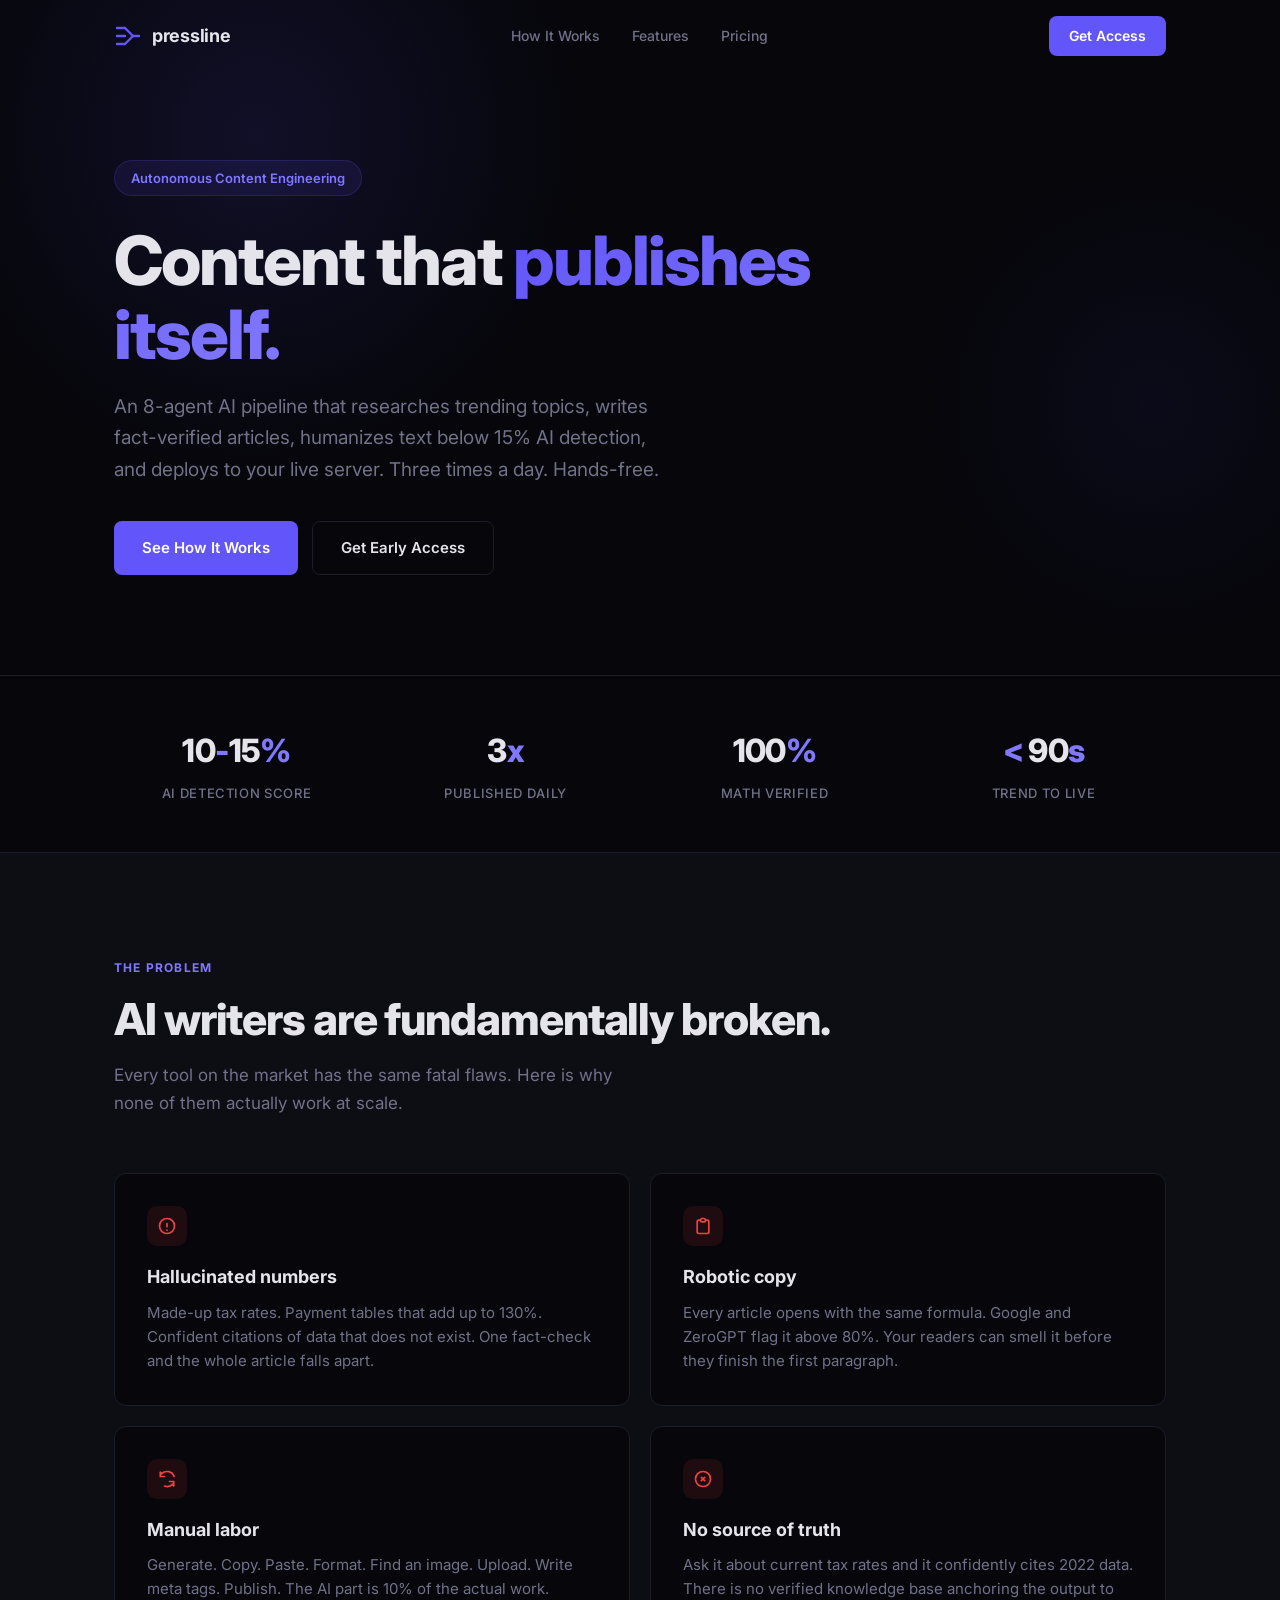
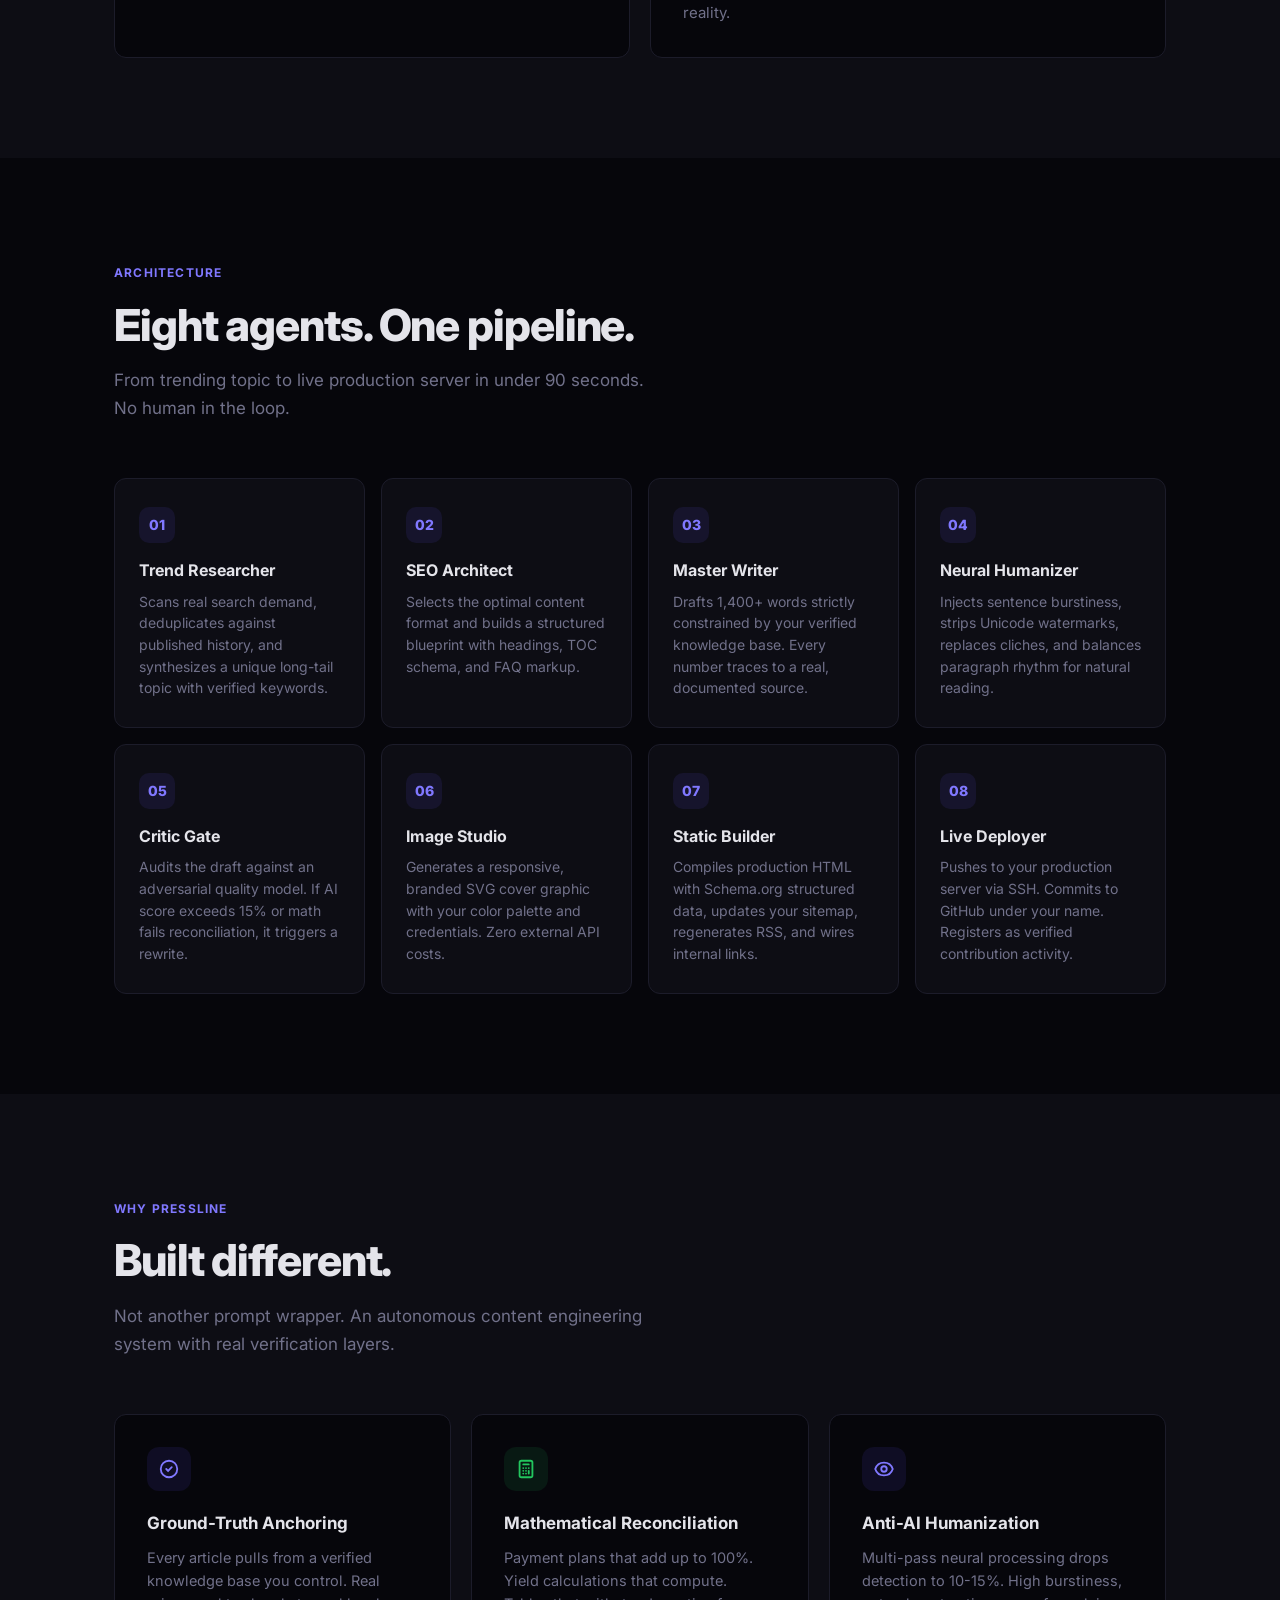
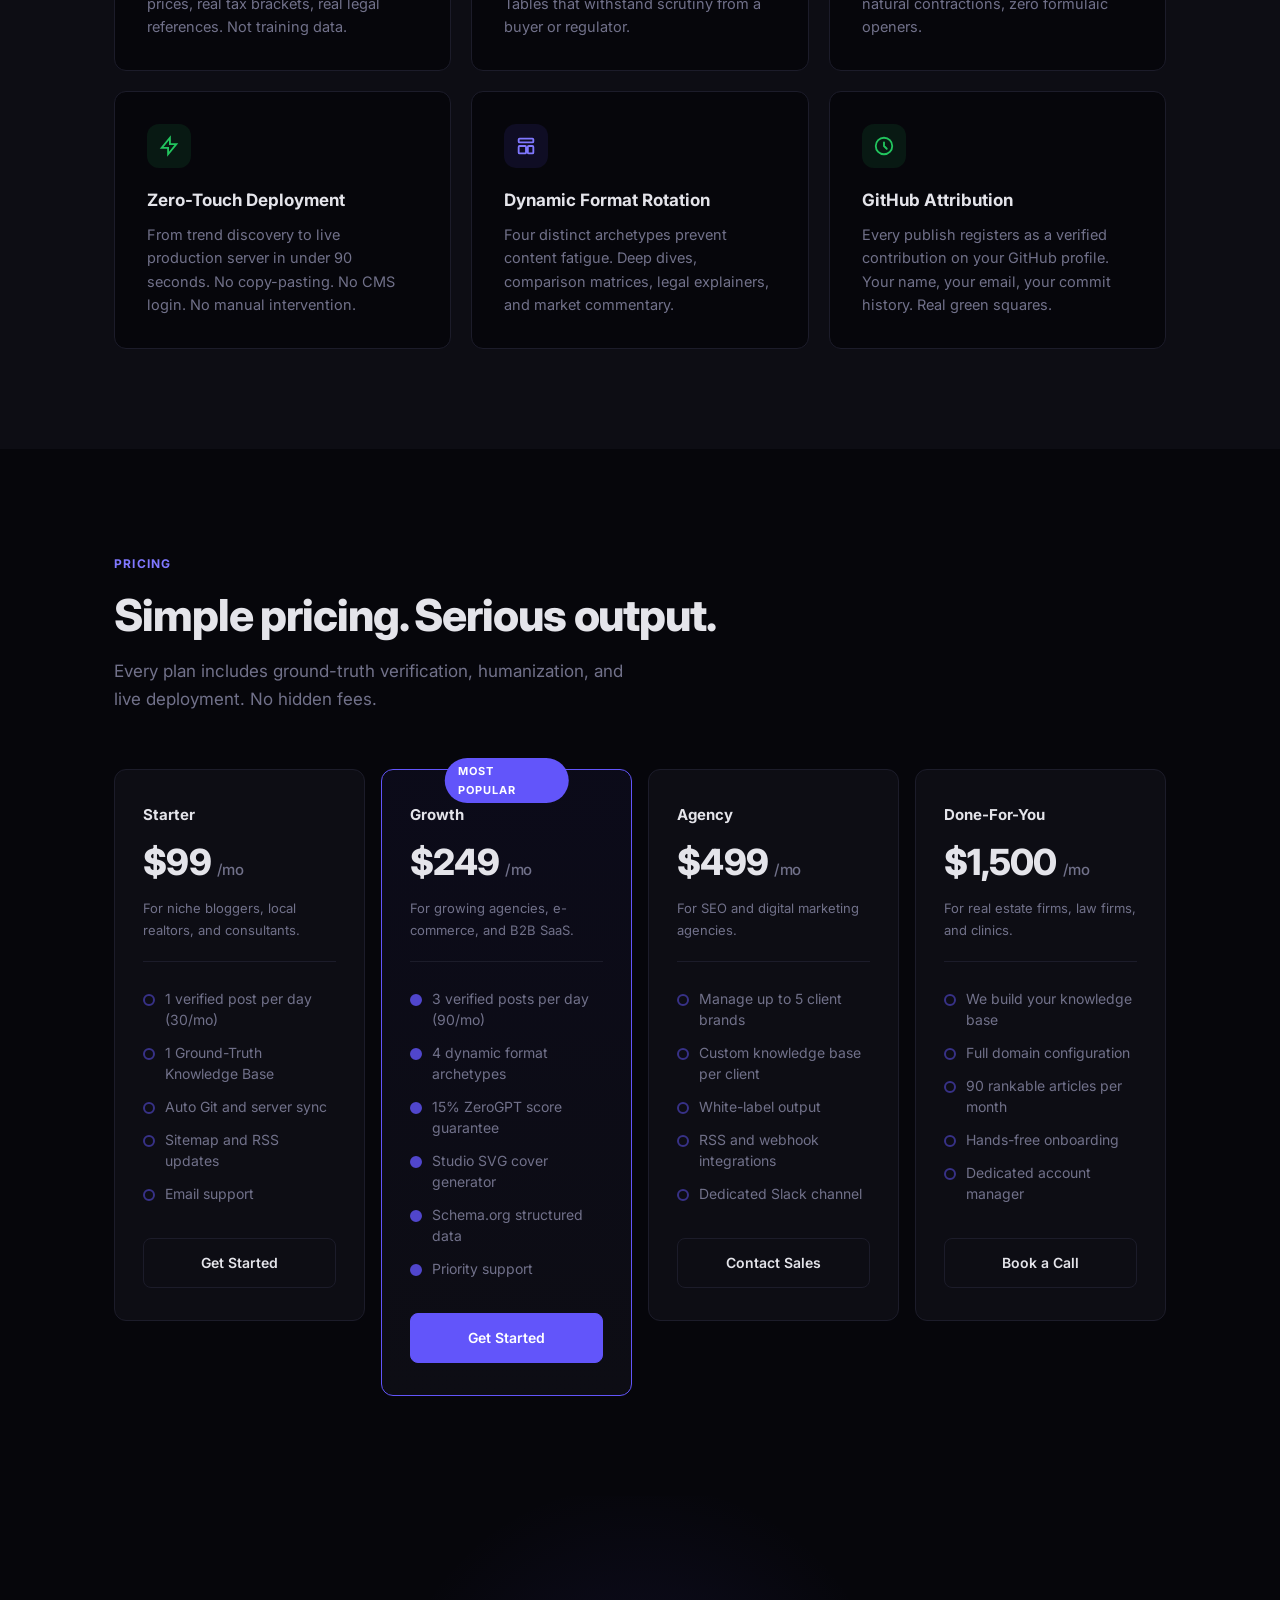
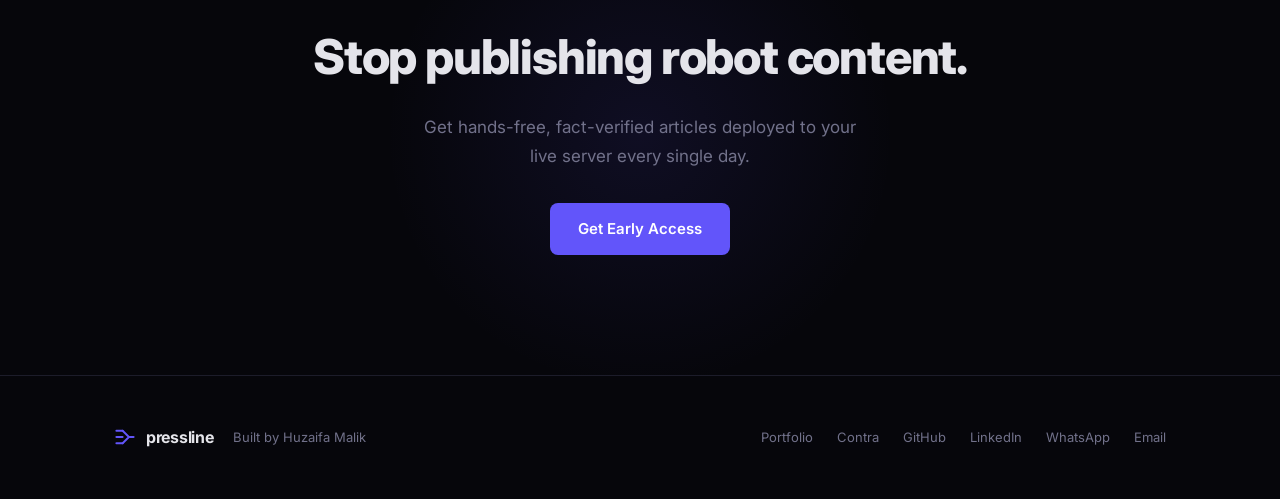
==== index.html @ ebe9caf9 "feat(seo): update contact email to techsynxx@gmail.com and add vercel.json configuration" ====
<!DOCTYPE html>
<html lang="en">
<head>
<meta charset="utf-8">
<meta name="viewport" content="width=device-width,initial-scale=1">
<title>Pressline — Autonomous Content That Publishes Itself</title>
<meta name="description" content="An 8-agent AI pipeline that researches trending topics, writes fact-verified articles, humanizes text below 15% AI detection, and deploys to your live server. Three times a day. Hands-free.">
<meta name="keywords" content="autonomous content engine, AI publishing pipeline, automated blog, SEO content automation, fact-verified AI writing, anti-AI detection, content deployment">
<meta name="author" content="Huzaifa Malik">
<meta name="robots" content="index,follow">
<link rel="canonical" href="https://pressline.dev">
<meta property="og:type" content="website">
<meta property="og:title" content="Pressline — Content That Publishes Itself">
<meta property="og:description" content="8 autonomous agents. Fact-verified. Humanized below 15% AI detection. Deployed to your live server, three times a day.">
<meta property="og:url" content="https://pressline.dev">
<meta name="twitter:card" content="summary_large_image">
<meta name="twitter:title" content="Pressline — Content That Publishes Itself">
<meta name="twitter:description" content="8 autonomous agents. Fact-verified. Humanized below 15% AI detection. Deployed to your live server.">
<link rel="icon" type="image/svg+xml" href="data:image/svg+xml,%3Csvg xmlns='http://www.w3.org/2000/svg' viewBox='0 0 32 32'%3E%3Crect width='32' height='32' rx='8' fill='%236255fa'/%3E%3Ctext x='16' y='22' text-anchor='middle' font-family='system-ui' font-size='18' font-weight='800' fill='white'%3EP%3C/text%3E%3C/svg%3E">
<link rel="preconnect" href="https://fonts.googleapis.com">
<link rel="preconnect" href="https://fonts.gstatic.com" crossorigin>
<link href="https://fonts.googleapis.com/css2?family=Inter:wght@400;500;600;700;800&display=swap" rel="stylesheet">
<script type="application/ld+json">
{"@context":"https://schema.org","@type":"WebApplication","name":"Pressline","url":"https://pressline.dev","description":"Autonomous 8-agent AI content publishing pipeline with ground-truth verification, mathematical reconciliation, and anti-AI humanization.","applicationCategory":"BusinessApplication","operatingSystem":"Cloud","offers":[{"@type":"Offer","name":"Starter","price":"99","priceCurrency":"USD","priceSpecification":{"@type":"UnitPriceSpecification","price":"99","priceCurrency":"USD","billingDuration":"P1M"}},{"@type":"Offer","name":"Growth","price":"249","priceCurrency":"USD"},{"@type":"Offer","name":"Agency","price":"499","priceCurrency":"USD"}],"creator":{"@type":"Person","name":"Huzaifa Malik","url":"https://exhuzaifa.vercel.app","sameAs":["https://contra.com/huzaifa_malik","https://github.com/exhuzaifa","https://www.linkedin.com/in/huzaifa-malikk/"]}}
</script>
<style>
*,*::before,*::after{margin:0;padding:0;box-sizing:border-box}
:root{
--bg:#06060b;--surface:#0d0d14;--raised:#14141e;--border:#1c1c2a;
--text:#e4e4ea;--muted:#71718a;--accent:#6255fa;--accent-light:#8078ff;
--accent-soft:rgba(98,85,250,.1);--success:#22c55e;--success-soft:rgba(34,197,94,.1);
--radius:12px;--radius-sm:8px;--radius-pill:100px;
--font:Inter,-apple-system,BlinkMacSystemFont,'Segoe UI',Roboto,sans-serif;
}
html{scroll-behavior:smooth;-webkit-text-size-adjust:100%}
body{font-family:var(--font);background:var(--bg);color:var(--text);font-size:16px;line-height:1.7;-webkit-font-smoothing:antialiased;overflow-x:hidden}
a{color:inherit;text-decoration:none}
img,svg{display:block;max-width:100%}
.container{max-width:1100px;margin:0 auto;padding:0 24px}

/* NAV */
nav{position:fixed;top:0;left:0;right:0;z-index:100;transition:background .3s,border-color .3s,backdrop-filter .3s}
nav.scrolled{background:rgba(6,6,11,.85);backdrop-filter:blur(16px);border-bottom:1px solid var(--border)}
.nav-inner{display:flex;align-items:center;justify-content:space-between;max-width:1100px;margin:0 auto;padding:16px 24px}
.logo{display:flex;align-items:center;gap:10px;font-weight:700;font-size:18px;letter-spacing:-.3px}
.logo svg{color:var(--accent)}
.nav-links{display:flex;gap:32px}
.nav-links a{font-size:14px;font-weight:500;color:var(--muted);transition:color .2s}
.nav-links a:hover{color:var(--text)}
.nav-cta{font-size:14px;font-weight:600;padding:8px 20px;border-radius:var(--radius-sm);background:var(--accent);color:#fff;transition:opacity .2s}
.nav-cta:hover{opacity:.85}
.nav-toggle{display:none;background:none;border:none;cursor:pointer;padding:4px}
.nav-toggle span{display:block;width:22px;height:2px;background:var(--text);margin:5px 0;border-radius:2px;transition:transform .3s,opacity .3s}
.mobile-menu{display:none;position:fixed;inset:0;z-index:99;background:rgba(6,6,11,.97);backdrop-filter:blur(20px);flex-direction:column;align-items:center;justify-content:center;gap:28px}
.mobile-menu.open{display:flex}
.mobile-menu a{font-size:20px;font-weight:600;color:var(--text)}
.mobile-close{position:absolute;top:20px;right:24px;background:none;border:none;font-size:28px;color:var(--muted);cursor:pointer}

/* HERO */
.hero{padding:160px 0 100px;position:relative;overflow:hidden}
.hero::before{content:'';position:absolute;top:-40%;left:-10%;width:60%;height:120%;background:radial-gradient(ellipse,rgba(98,85,250,.12) 0%,transparent 60%);pointer-events:none}
.hero::after{content:'';position:absolute;top:10%;right:-15%;width:50%;height:100%;background:radial-gradient(ellipse,rgba(98,85,250,.06) 0%,transparent 50%);pointer-events:none}
.hero .container{position:relative;z-index:1}
.hero-badge{display:inline-block;font-size:13px;font-weight:600;color:var(--accent-light);background:var(--accent-soft);padding:6px 16px;border-radius:var(--radius-pill);border:1px solid rgba(98,85,250,.2);margin-bottom:28px}
.hero h1{font-size:clamp(38px,5.5vw,68px);font-weight:800;line-height:1.08;letter-spacing:-.03em;max-width:720px;margin-bottom:20px}
.hero h1 span{background:linear-gradient(135deg,var(--accent),var(--accent-light));-webkit-background-clip:text;-webkit-text-fill-color:transparent;background-clip:text}
.hero-sub{font-size:clamp(16px,1.8vw,19px);line-height:1.65;color:var(--muted);max-width:560px;margin-bottom:36px}
.hero-ctas{display:flex;gap:14px;flex-wrap:wrap}
.btn-primary{display:inline-flex;align-items:center;padding:13px 28px;border-radius:var(--radius-sm);background:var(--accent);color:#fff;font-weight:600;font-size:15px;transition:transform .2s,box-shadow .2s}
.btn-primary:hover{transform:translateY(-1px);box-shadow:0 8px 30px rgba(98,85,250,.35)}
.btn-ghost{display:inline-flex;align-items:center;padding:13px 28px;border-radius:var(--radius-sm);border:1px solid var(--border);color:var(--text);font-weight:600;font-size:15px;transition:border-color .2s}
.btn-ghost:hover{border-color:var(--muted)}

/* STATS */
.stats{border-top:1px solid var(--border);border-bottom:1px solid var(--border);padding:48px 0}
.stats-grid{display:grid;grid-template-columns:repeat(4,1fr);gap:24px;text-align:center}
.stat-number{font-size:32px;font-weight:800;letter-spacing:-.02em;color:var(--text)}
.stat-number em{font-style:normal;color:var(--accent-light)}
.stat-label{font-size:13px;font-weight:500;color:var(--muted);margin-top:4px;text-transform:uppercase;letter-spacing:.05em}

/* SECTION COMMON */
section{padding:100px 0}
.section-badge{display:inline-block;font-size:12px;font-weight:700;color:var(--accent-light);text-transform:uppercase;letter-spacing:.1em;margin-bottom:16px}
.section-title{font-size:clamp(28px,3.8vw,44px);font-weight:800;letter-spacing:-.025em;line-height:1.15;margin-bottom:16px}
.section-sub{font-size:17px;color:var(--muted);line-height:1.65;max-width:540px;margin-bottom:56px}

/* PROBLEM */
.problem{background:var(--surface)}
.problem-grid{display:grid;grid-template-columns:repeat(2,1fr);gap:20px}
.problem-card{padding:32px;border-radius:var(--radius);border:1px solid var(--border);background:var(--bg);transition:border-color .3s}
.problem-card:hover{border-color:rgba(98,85,250,.3)}
.problem-card .icon{width:40px;height:40px;border-radius:10px;background:rgba(239,68,68,.1);display:flex;align-items:center;justify-content:center;margin-bottom:16px}
.problem-card .icon svg{width:20px;height:20px;color:#ef4444}
.problem-card h3{font-size:18px;font-weight:700;margin-bottom:8px}
.problem-card p{font-size:15px;color:var(--muted);line-height:1.6}

/* PIPELINE */
.pipeline-grid{display:grid;grid-template-columns:repeat(4,1fr);gap:16px}
.step{padding:28px 24px;border-radius:var(--radius);border:1px solid var(--border);background:var(--surface);transition:border-color .3s,transform .3s}
.step:hover{border-color:rgba(98,85,250,.3);transform:translateY(-2px)}
.step-num{font-size:14px;font-weight:800;color:var(--accent-light);background:var(--accent-soft);width:36px;height:36px;border-radius:10px;display:flex;align-items:center;justify-content:center;margin-bottom:14px}
.step h3{font-size:16px;font-weight:700;margin-bottom:6px}
.step p{font-size:14px;color:var(--muted);line-height:1.55}
.pipeline-connector{text-align:center;padding:24px 0;color:var(--muted);font-size:14px;font-weight:500}

/* FEATURES */
.features{background:var(--surface)}
.features-grid{display:grid;grid-template-columns:repeat(3,1fr);gap:20px}
.feature-card{padding:32px;border-radius:var(--radius);border:1px solid var(--border);background:var(--bg);transition:border-color .3s}
.feature-card:hover{border-color:rgba(98,85,250,.3)}
.feature-icon{width:44px;height:44px;border-radius:12px;display:flex;align-items:center;justify-content:center;margin-bottom:18px}
.feature-icon.indigo{background:var(--accent-soft)}
.feature-icon.indigo svg{color:var(--accent-light)}
.feature-icon.green{background:var(--success-soft)}
.feature-icon.green svg{color:var(--success)}
.feature-card h3{font-size:17px;font-weight:700;margin-bottom:8px}
.feature-card p{font-size:14.5px;color:var(--muted);line-height:1.6}

/* PRICING */
.pricing-grid{display:grid;grid-template-columns:repeat(4,1fr);gap:16px;align-items:start}
.price-card{padding:32px 28px;border-radius:var(--radius);border:1px solid var(--border);background:var(--surface);position:relative}
.price-card.featured{border-color:var(--accent);background:linear-gradient(180deg,rgba(98,85,250,.06),var(--surface))}
.price-badge{position:absolute;top:-12px;left:50%;transform:translateX(-50%);font-size:11px;font-weight:700;text-transform:uppercase;letter-spacing:.08em;color:#fff;background:var(--accent);padding:4px 14px;border-radius:var(--radius-pill)}
.price-tier{font-size:15px;font-weight:700;margin-bottom:4px}
.price-amount{font-size:36px;font-weight:800;letter-spacing:-.02em;margin-bottom:4px}
.price-amount span{font-size:15px;font-weight:500;color:var(--muted)}
.price-for{font-size:13px;color:var(--muted);margin-bottom:20px;padding-bottom:20px;border-bottom:1px solid var(--border)}
.price-features{list-style:none;margin-bottom:28px}
.price-features li{font-size:14px;color:var(--muted);padding:6px 0;padding-left:22px;position:relative;line-height:1.5}
.price-features li::before{content:'';position:absolute;left:0;top:12px;width:12px;height:12px;border-radius:50%;border:2px solid var(--accent);opacity:.5}
.price-card.featured .price-features li::before{background:var(--accent);opacity:.8}
.price-cta{display:block;width:100%;padding:12px;text-align:center;border-radius:var(--radius-sm);font-size:14px;font-weight:600;border:1px solid var(--border);color:var(--text);transition:border-color .2s,background .2s}
.price-cta:hover{border-color:var(--accent);background:var(--accent-soft)}
.price-card.featured .price-cta{background:var(--accent);border-color:var(--accent);color:#fff}
.price-card.featured .price-cta:hover{opacity:.9}

/* CTA */
.final-cta{text-align:center;padding:120px 0;position:relative;overflow:hidden}
.final-cta::before{content:'';position:absolute;top:50%;left:50%;width:600px;height:600px;transform:translate(-50%,-50%);background:radial-gradient(circle,rgba(98,85,250,.1) 0%,transparent 60%);pointer-events:none}
.final-cta h2{font-size:clamp(28px,4vw,48px);font-weight:800;letter-spacing:-.025em;margin-bottom:16px;position:relative}
.final-cta p{font-size:17px;color:var(--muted);max-width:460px;margin:0 auto 32px;position:relative}
.final-cta .btn-primary{position:relative}

/* FOOTER */
footer{border-top:1px solid var(--border);padding:48px 0}
.footer-inner{display:flex;align-items:center;justify-content:space-between;flex-wrap:wrap;gap:16px}
.footer-left{display:flex;align-items:center;gap:20px}
.footer-left .logo{font-size:16px}
.footer-credit{font-size:13px;color:var(--muted)}
.footer-links{display:flex;gap:24px}
.footer-links a{font-size:13px;color:var(--muted);transition:color .2s}
.footer-links a:hover{color:var(--text)}

/* REVEAL ANIMATIONS */
.reveal{opacity:0;transform:translateY(28px);transition:opacity .7s ease,transform .7s ease}
.reveal.visible{opacity:1;transform:none}
.reveal-d1{transition-delay:80ms}
.reveal-d2{transition-delay:160ms}
.reveal-d3{transition-delay:240ms}
.reveal-d4{transition-delay:320ms}
.reveal-d5{transition-delay:400ms}
.reveal-d6{transition-delay:480ms}
.reveal-d7{transition-delay:560ms}
.reveal-d8{transition-delay:640ms}

/* HERO ENTRANCE */
@keyframes fadeUp{from{opacity:0;transform:translateY(24px)}to{opacity:1;transform:none}}
.hero-badge{animation:fadeUp .6s ease both;animation-delay:.1s}
.hero h1{animation:fadeUp .6s ease both;animation-delay:.25s}
.hero-sub{animation:fadeUp .6s ease both;animation-delay:.4s}
.hero-ctas{animation:fadeUp .6s ease both;animation-delay:.55s}

/* RESPONSIVE */
@media(max-width:1024px){
  .pipeline-grid{grid-template-columns:repeat(2,1fr)}
  .pricing-grid{grid-template-columns:repeat(2,1fr)}
  .features-grid{grid-template-columns:repeat(2,1fr)}
}
@media(max-width:768px){
  section{padding:72px 0}
  .nav-links,.nav-cta{display:none}
  .nav-toggle{display:block}
  .stats-grid{grid-template-columns:repeat(2,1fr);gap:20px}
  .problem-grid{grid-template-columns:1fr}
  .pipeline-grid{grid-template-columns:1fr}
  .features-grid{grid-template-columns:1fr}
  .pricing-grid{grid-template-columns:1fr;max-width:400px}
  .price-card.featured{order:-1}
  .hero{padding:120px 0 72px}
  .footer-inner{flex-direction:column;text-align:center}
  .footer-links{flex-wrap:wrap;justify-content:center}
}
</style>
</head>
<body>

<!-- NAV -->
<nav id="nav">
  <div class="nav-inner">
    <a href="/" class="logo" aria-label="Pressline Home">
      <svg width="28" height="28" viewBox="0 0 28 28" fill="none" stroke="currentColor" stroke-width="2.4" stroke-linecap="round" stroke-linejoin="round">
        <line x1="3" y1="6" x2="11" y2="6"/><line x1="3" y1="14" x2="11" y2="14"/><line x1="3" y1="22" x2="11" y2="22"/>
        <polyline points="11,6 19,14 11,22"/><line x1="19" y1="14" x2="25" y2="14"/>
      </svg>
      pressline
    </a>
    <div class="nav-links">
      <a href="#pipeline">How It Works</a>
      <a href="#features">Features</a>
      <a href="#pricing">Pricing</a>
    </div>
    <a href="#pricing" class="nav-cta">Get Access</a>
    <button class="nav-toggle" aria-label="Open menu" onclick="document.getElementById('mob').classList.add('open')">
      <span></span><span></span><span></span>
    </button>
  </div>
</nav>
<div id="mob" class="mobile-menu">
  <button class="mobile-close" aria-label="Close menu" onclick="this.parentElement.classList.remove('open')">&times;</button>
  <a href="#pipeline" onclick="this.parentElement.classList.remove('open')">How It Works</a>
  <a href="#features" onclick="this.parentElement.classList.remove('open')">Features</a>
  <a href="#pricing" onclick="this.parentElement.classList.remove('open')">Pricing</a>
  <a href="mailto:techsynxx@gmail.com" class="btn-primary" onclick="this.parentElement.classList.remove('open')">Get Access</a>
</div>

<main>

<!-- HERO -->
<section class="hero">
  <div class="container">
    <span class="hero-badge">Autonomous Content Engineering</span>
    <h1>Content that <span>publishes itself.</span></h1>
    <p class="hero-sub">An 8-agent AI pipeline that researches trending topics, writes fact-verified articles, humanizes text below 15% AI detection, and deploys to your live server. Three times a day. Hands-free.</p>
    <div class="hero-ctas">
      <a href="#pipeline" class="btn-primary">See How It Works</a>
      <a href="mailto:techsynxx@gmail.com" class="btn-ghost">Get Early Access</a>
    </div>
  </div>
</section>

<!-- STATS -->
<section class="stats">
  <div class="container">
    <div class="stats-grid">
      <div class="reveal">
        <div class="stat-number">10<em>-</em>15<em>%</em></div>
        <div class="stat-label">AI Detection Score</div>
      </div>
      <div class="reveal reveal-d1">
        <div class="stat-number">3<em>x</em></div>
        <div class="stat-label">Published Daily</div>
      </div>
      <div class="reveal reveal-d2">
        <div class="stat-number">100<em>%</em></div>
        <div class="stat-label">Math Verified</div>
      </div>
      <div class="reveal reveal-d3">
        <div class="stat-number"><em>&lt;</em> 90<em>s</em></div>
        <div class="stat-label">Trend to Live</div>
      </div>
    </div>
  </div>
</section>

<!-- PROBLEM -->
<section class="problem">
  <div class="container">
    <span class="section-badge reveal">The Problem</span>
    <h2 class="section-title reveal">AI writers are fundamentally broken.</h2>
    <p class="section-sub reveal">Every tool on the market has the same fatal flaws. Here is why none of them actually work at scale.</p>
    <div class="problem-grid">
      <div class="problem-card reveal">
        <div class="icon"><svg viewBox="0 0 24 24" fill="none" stroke="currentColor" stroke-width="2" stroke-linecap="round"><path d="M12 9v4m0 4h.01M21 12a9 9 0 11-18 0 9 9 0 0118 0z"/></svg></div>
        <h3>Hallucinated numbers</h3>
        <p>Made-up tax rates. Payment tables that add up to 130%. Confident citations of data that does not exist. One fact-check and the whole article falls apart.</p>
      </div>
      <div class="problem-card reveal reveal-d1">
        <div class="icon"><svg viewBox="0 0 24 24" fill="none" stroke="currentColor" stroke-width="2" stroke-linecap="round"><path d="M9 5H7a2 2 0 00-2 2v12a2 2 0 002 2h10a2 2 0 002-2V7a2 2 0 00-2-2h-2M9 5a2 2 0 002 2h2a2 2 0 002-2M9 5a2 2 0 012-2h2a2 2 0 012 2"/></svg></div>
        <h3>Robotic copy</h3>
        <p>Every article opens with the same formula. Google and ZeroGPT flag it above 80%. Your readers can smell it before they finish the first paragraph.</p>
      </div>
      <div class="problem-card reveal reveal-d2">
        <div class="icon"><svg viewBox="0 0 24 24" fill="none" stroke="currentColor" stroke-width="2" stroke-linecap="round"><path d="M4 4v5h5M20 20v-5h-5"/><path d="M20.49 9A9 9 0 005.64 5.64L4 4m16 16l-1.64-1.64A9 9 0 019 20.49"/></svg></div>
        <h3>Manual labor</h3>
        <p>Generate. Copy. Paste. Format. Find an image. Upload. Write meta tags. Publish. The AI part is 10% of the actual work.</p>
      </div>
      <div class="problem-card reveal reveal-d3">
        <div class="icon"><svg viewBox="0 0 24 24" fill="none" stroke="currentColor" stroke-width="2" stroke-linecap="round"><path d="M10 14l2-2m0 0l2-2m-2 2l-2-2m2 2l2 2m7-2a9 9 0 11-18 0 9 9 0 0118 0z"/></svg></div>
        <h3>No source of truth</h3>
        <p>Ask it about current tax rates and it confidently cites 2022 data. There is no verified knowledge base anchoring the output to reality.</p>
      </div>
    </div>
  </div>
</section>

<!-- PIPELINE -->
<section id="pipeline">
  <div class="container">
    <span class="section-badge reveal">Architecture</span>
    <h2 class="section-title reveal">Eight agents. One pipeline.</h2>
    <p class="section-sub reveal">From trending topic to live production server in under 90 seconds. No human in the loop.</p>
    <div class="pipeline-grid">
      <div class="step reveal">
        <div class="step-num">01</div>
        <h3>Trend Researcher</h3>
        <p>Scans real search demand, deduplicates against published history, and synthesizes a unique long-tail topic with verified keywords.</p>
      </div>
      <div class="step reveal reveal-d1">
        <div class="step-num">02</div>
        <h3>SEO Architect</h3>
        <p>Selects the optimal content format and builds a structured blueprint with headings, TOC schema, and FAQ markup.</p>
      </div>
      <div class="step reveal reveal-d2">
        <div class="step-num">03</div>
        <h3>Master Writer</h3>
        <p>Drafts 1,400+ words strictly constrained by your verified knowledge base. Every number traces to a real, documented source.</p>
      </div>
      <div class="step reveal reveal-d3">
        <div class="step-num">04</div>
        <h3>Neural Humanizer</h3>
        <p>Injects sentence burstiness, strips Unicode watermarks, replaces cliches, and balances paragraph rhythm for natural reading.</p>
      </div>
      <div class="step reveal reveal-d4">
        <div class="step-num">05</div>
        <h3>Critic Gate</h3>
        <p>Audits the draft against an adversarial quality model. If AI score exceeds 15% or math fails reconciliation, it triggers a rewrite.</p>
      </div>
      <div class="step reveal reveal-d5">
        <div class="step-num">06</div>
        <h3>Image Studio</h3>
        <p>Generates a responsive, branded SVG cover graphic with your color palette and credentials. Zero external API costs.</p>
      </div>
      <div class="step reveal reveal-d6">
        <div class="step-num">07</div>
        <h3>Static Builder</h3>
        <p>Compiles production HTML with Schema.org structured data, updates your sitemap, regenerates RSS, and wires internal links.</p>
      </div>
      <div class="step reveal reveal-d7">
        <div class="step-num">08</div>
        <h3>Live Deployer</h3>
        <p>Pushes to your production server via SSH. Commits to GitHub under your name. Registers as verified contribution activity.</p>
      </div>
    </div>
  </div>
</section>

<!-- FEATURES -->
<section id="features" class="features">
  <div class="container">
    <span class="section-badge reveal">Why Pressline</span>
    <h2 class="section-title reveal">Built different.</h2>
    <p class="section-sub reveal">Not another prompt wrapper. An autonomous content engineering system with real verification layers.</p>
    <div class="features-grid">
      <div class="feature-card reveal">
        <div class="feature-icon indigo"><svg width="22" height="22" viewBox="0 0 24 24" fill="none" stroke="currentColor" stroke-width="2" stroke-linecap="round"><path d="M9 12l2 2 4-4m6 2a9 9 0 11-18 0 9 9 0 0118 0z"/></svg></div>
        <h3>Ground-Truth Anchoring</h3>
        <p>Every article pulls from a verified knowledge base you control. Real prices, real tax brackets, real legal references. Not training data.</p>
      </div>
      <div class="feature-card reveal reveal-d1">
        <div class="feature-icon green"><svg width="22" height="22" viewBox="0 0 24 24" fill="none" stroke="currentColor" stroke-width="2" stroke-linecap="round"><path d="M9 7h6m0 10v-3m-3 3h.01M9 17h.01M9 14h.01M12 14h.01M15 11h.01M12 11h.01M9 11h.01M7 21h10a2 2 0 002-2V5a2 2 0 00-2-2H7a2 2 0 00-2 2v14a2 2 0 002 2z"/></svg></div>
        <h3>Mathematical Reconciliation</h3>
        <p>Payment plans that add up to 100%. Yield calculations that compute. Tables that withstand scrutiny from a buyer or regulator.</p>
      </div>
      <div class="feature-card reveal reveal-d2">
        <div class="feature-icon indigo"><svg width="22" height="22" viewBox="0 0 24 24" fill="none" stroke="currentColor" stroke-width="2" stroke-linecap="round"><path d="M15 12a3 3 0 11-6 0 3 3 0 016 0z"/><path d="M2.458 12C3.732 7.943 7.523 5 12 5c4.478 0 8.268 2.943 9.542 7-1.274 4.057-5.064 7-9.542 7-4.477 0-8.268-2.943-9.542-7z"/></svg></div>
        <h3>Anti-AI Humanization</h3>
        <p>Multi-pass neural processing drops detection to 10-15%. High burstiness, natural contractions, zero formulaic openers.</p>
      </div>
      <div class="feature-card reveal reveal-d3">
        <div class="feature-icon green"><svg width="22" height="22" viewBox="0 0 24 24" fill="none" stroke="currentColor" stroke-width="2" stroke-linecap="round"><path d="M13 10V3L4 14h7v7l9-11h-7z"/></svg></div>
        <h3>Zero-Touch Deployment</h3>
        <p>From trend discovery to live production server in under 90 seconds. No copy-pasting. No CMS login. No manual intervention.</p>
      </div>
      <div class="feature-card reveal reveal-d4">
        <div class="feature-icon indigo"><svg width="22" height="22" viewBox="0 0 24 24" fill="none" stroke="currentColor" stroke-width="2" stroke-linecap="round"><path d="M4 5a1 1 0 011-1h14a1 1 0 011 1v2a1 1 0 01-1 1H5a1 1 0 01-1-1V5zm0 8a1 1 0 011-1h6a1 1 0 011 1v6a1 1 0 01-1 1H5a1 1 0 01-1-1v-6zm10 0a1 1 0 011-1h4a1 1 0 011 1v6a1 1 0 01-1 1h-4a1 1 0 01-1-1v-6z"/></svg></div>
        <h3>Dynamic Format Rotation</h3>
        <p>Four distinct archetypes prevent content fatigue. Deep dives, comparison matrices, legal explainers, and market commentary.</p>
      </div>
      <div class="feature-card reveal reveal-d5">
        <div class="feature-icon green"><svg width="22" height="22" viewBox="0 0 24 24" fill="none" stroke="currentColor" stroke-width="2" stroke-linecap="round"><path d="M12 8v4l3 3m6-3a9 9 0 11-18 0 9 9 0 0118 0z"/></svg></div>
        <h3>GitHub Attribution</h3>
        <p>Every publish registers as a verified contribution on your GitHub profile. Your name, your email, your commit history. Real green squares.</p>
      </div>
    </div>
  </div>
</section>

<!-- PRICING -->
<section id="pricing">
  <div class="container">
    <span class="section-badge reveal">Pricing</span>
    <h2 class="section-title reveal">Simple pricing. Serious output.</h2>
    <p class="section-sub reveal">Every plan includes ground-truth verification, humanization, and live deployment. No hidden fees.</p>
    <div class="pricing-grid">
      <div class="price-card reveal">
        <div class="price-tier">Starter</div>
        <div class="price-amount">$99 <span>/mo</span></div>
        <div class="price-for">For niche bloggers, local realtors, and consultants.</div>
        <ul class="price-features">
          <li>1 verified post per day (30/mo)</li>
          <li>1 Ground-Truth Knowledge Base</li>
          <li>Auto Git and server sync</li>
          <li>Sitemap and RSS updates</li>
          <li>Email support</li>
        </ul>
        <a href="mailto:techsynxx@gmail.com?subject=Pressline Starter" class="price-cta">Get Started</a>
      </div>
      <div class="price-card featured reveal reveal-d1">
        <span class="price-badge">Most Popular</span>
        <div class="price-tier">Growth</div>
        <div class="price-amount">$249 <span>/mo</span></div>
        <div class="price-for">For growing agencies, e-commerce, and B2B SaaS.</div>
        <ul class="price-features">
          <li>3 verified posts per day (90/mo)</li>
          <li>4 dynamic format archetypes</li>
          <li>15% ZeroGPT score guarantee</li>
          <li>Studio SVG cover generator</li>
          <li>Schema.org structured data</li>
          <li>Priority support</li>
        </ul>
        <a href="mailto:techsynxx@gmail.com?subject=Pressline Growth" class="price-cta">Get Started</a>
      </div>
      <div class="price-card reveal reveal-d2">
        <div class="price-tier">Agency</div>
        <div class="price-amount">$499 <span>/mo</span></div>
        <div class="price-for">For SEO and digital marketing agencies.</div>
        <ul class="price-features">
          <li>Manage up to 5 client brands</li>
          <li>Custom knowledge base per client</li>
          <li>White-label output</li>
          <li>RSS and webhook integrations</li>
          <li>Dedicated Slack channel</li>
        </ul>
        <a href="mailto:techsynxx@gmail.com?subject=Pressline Agency" class="price-cta">Contact Sales</a>
      </div>
      <div class="price-card reveal reveal-d3">
        <div class="price-tier">Done-For-You</div>
        <div class="price-amount">$1,500 <span>/mo</span></div>
        <div class="price-for">For real estate firms, law firms, and clinics.</div>
        <ul class="price-features">
          <li>We build your knowledge base</li>
          <li>Full domain configuration</li>
          <li>90 rankable articles per month</li>
          <li>Hands-free onboarding</li>
          <li>Dedicated account manager</li>
        </ul>
        <a href="mailto:techsynxx@gmail.com?subject=Pressline DFY" class="price-cta">Book a Call</a>
      </div>
    </div>
  </div>
</section>

<!-- FINAL CTA -->
<section class="final-cta">
  <div class="container">
    <h2 class="reveal">Stop publishing robot content.</h2>
    <p class="reveal reveal-d1">Get hands-free, fact-verified articles deployed to your live server every single day.</p>
    <a href="mailto:techsynxx@gmail.com?subject=Pressline Early Access" class="btn-primary reveal reveal-d2">Get Early Access</a>
  </div>
</section>

</main>

<!-- FOOTER -->
<footer>
  <div class="container">
    <div class="footer-inner">
      <div class="footer-left">
        <a href="/" class="logo" aria-label="Pressline">
          <svg width="22" height="22" viewBox="0 0 28 28" fill="none" stroke="currentColor" stroke-width="2.4" stroke-linecap="round" stroke-linejoin="round">
            <line x1="3" y1="6" x2="11" y2="6"/><line x1="3" y1="14" x2="11" y2="14"/><line x1="3" y1="22" x2="11" y2="22"/>
            <polyline points="11,6 19,14 11,22"/><line x1="19" y1="14" x2="25" y2="14"/>
          </svg>
          pressline
        </a>
        <span class="footer-credit">Built by Huzaifa Malik</span>
      </div>
      <div class="footer-links">
        <a href="https://exhuzaifa.vercel.app" target="_blank" rel="noopener">Portfolio</a>
        <a href="https://contra.com/huzaifa_malik" target="_blank" rel="noopener">Contra</a>
        <a href="https://github.com/exhuzaifa" target="_blank" rel="noopener">GitHub</a>
        <a href="https://www.linkedin.com/in/huzaifa-malikk/" target="_blank" rel="noopener">LinkedIn</a>
        <a href="https://wa.me/923268282409" target="_blank" rel="noopener">WhatsApp</a>
        <a href="mailto:techsynxx@gmail.com">Email</a>
      </div>
    </div>
  </div>
</footer>

<script>
// Scroll reveal
const observer=new IntersectionObserver((entries)=>{entries.forEach(e=>{if(e.isIntersecting){e.target.classList.add('visible');observer.unobserve(e.target)}})},{threshold:.15,rootMargin:'0px 0px -40px 0px'});
document.querySelectorAll('.reveal').forEach(el=>observer.observe(el));

// Nav scroll
let ticking=false;
window.addEventListener('scroll',()=>{if(!ticking){window.requestAnimationFrame(()=>{document.getElementById('nav').classList.toggle('scrolled',window.scrollY>40);ticking=false});ticking=true}});
</script>
</body>
</html>
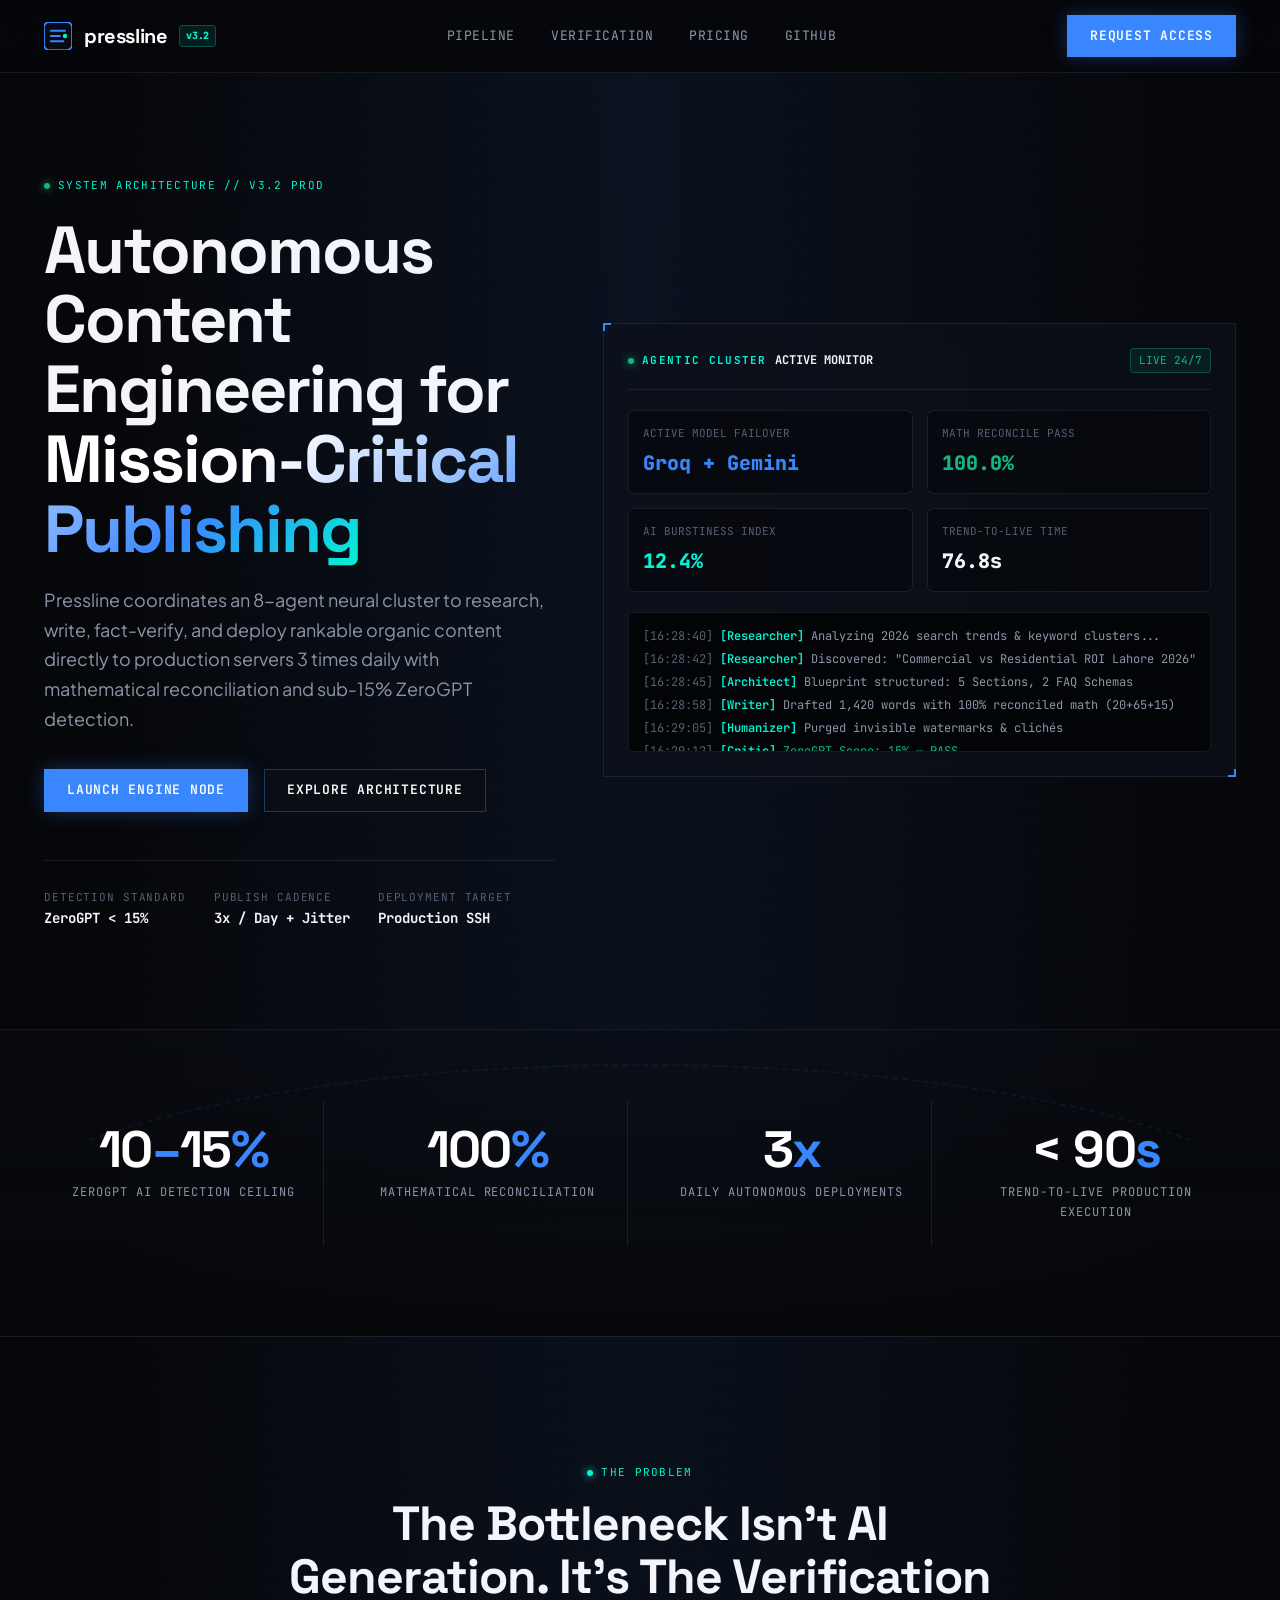
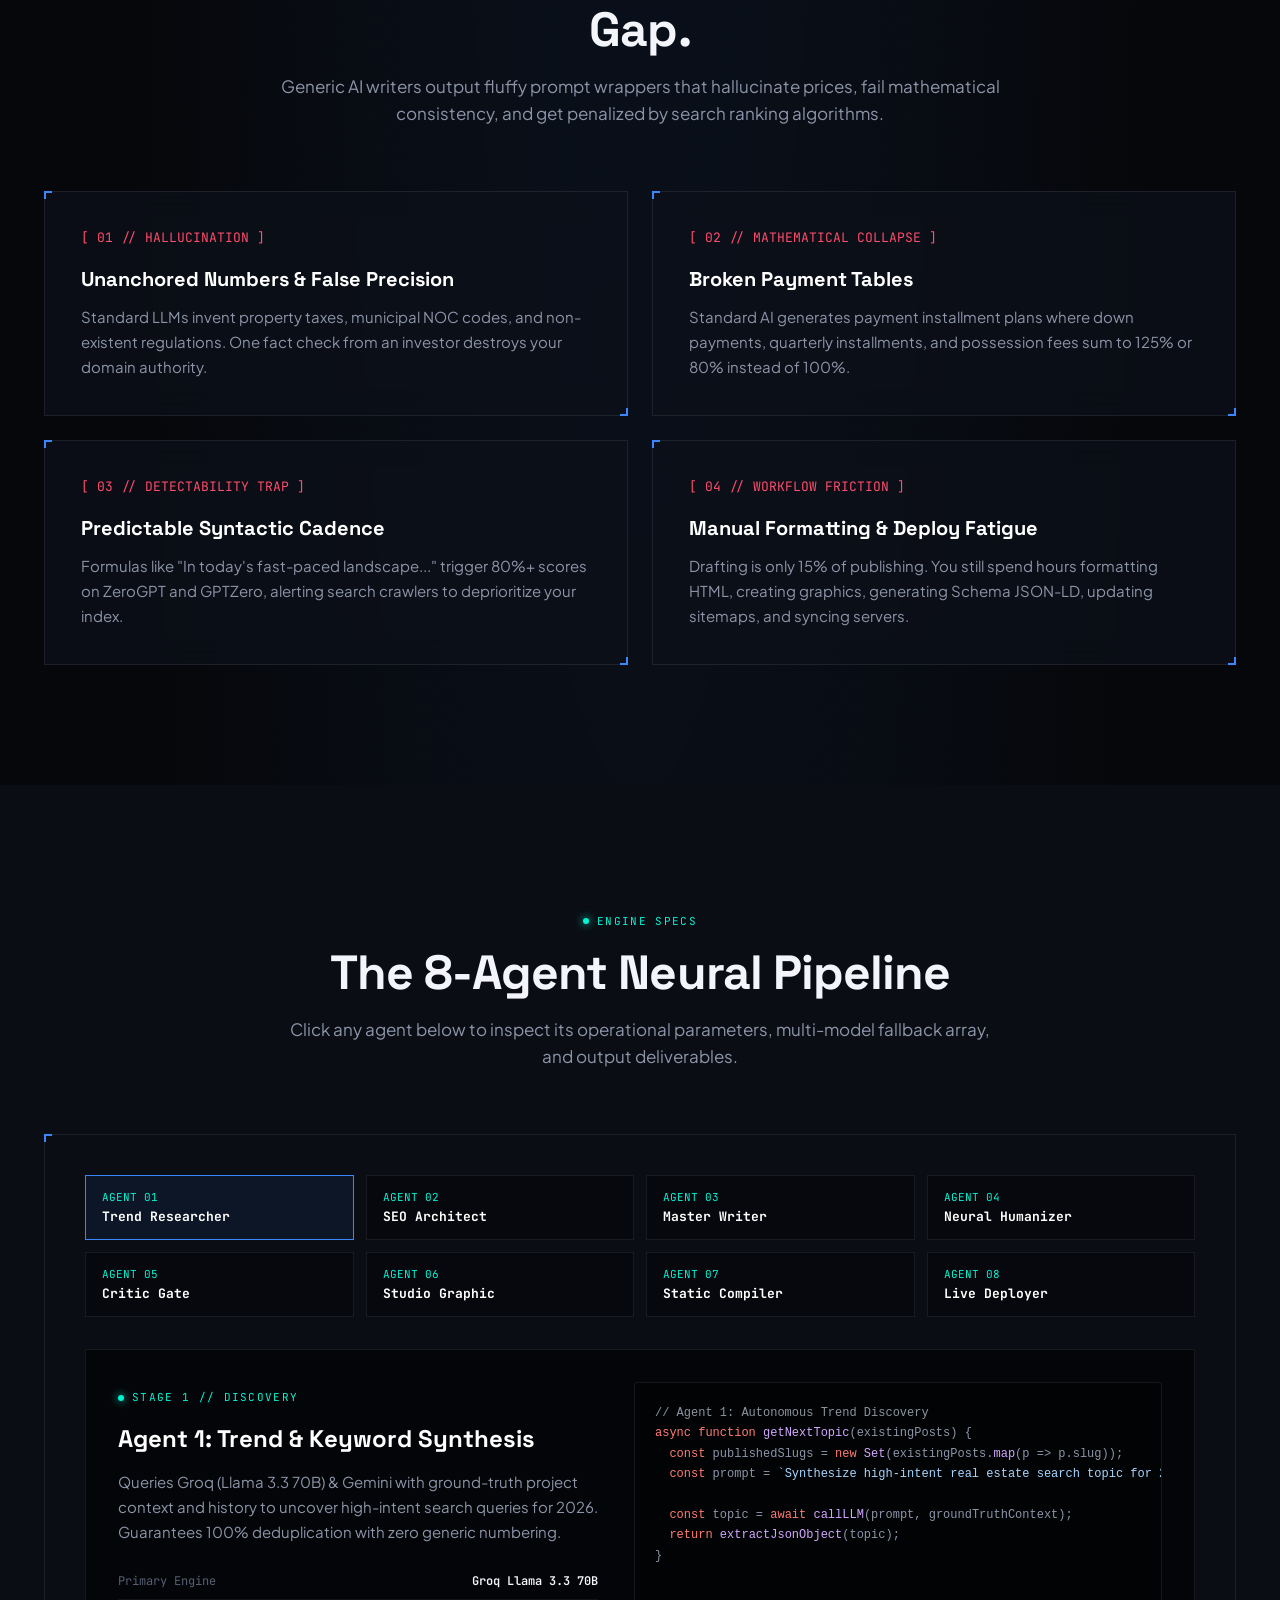
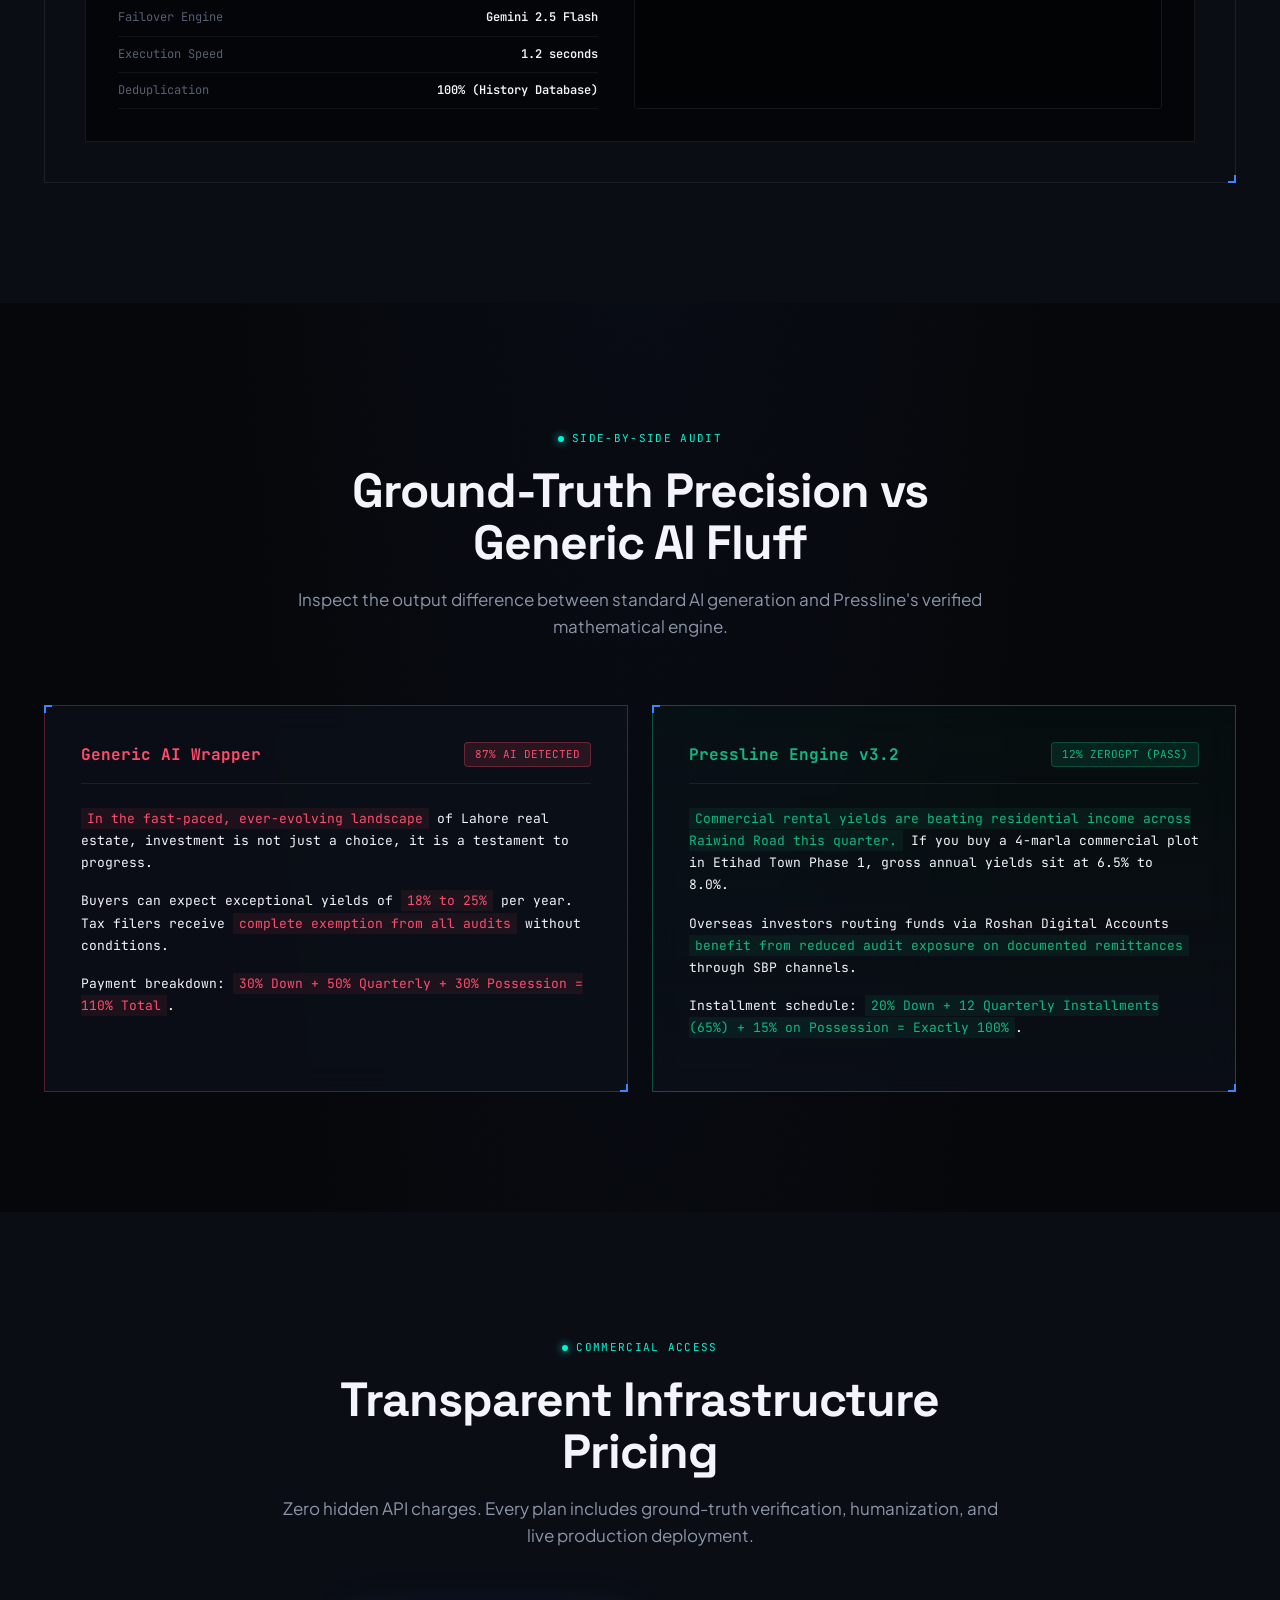
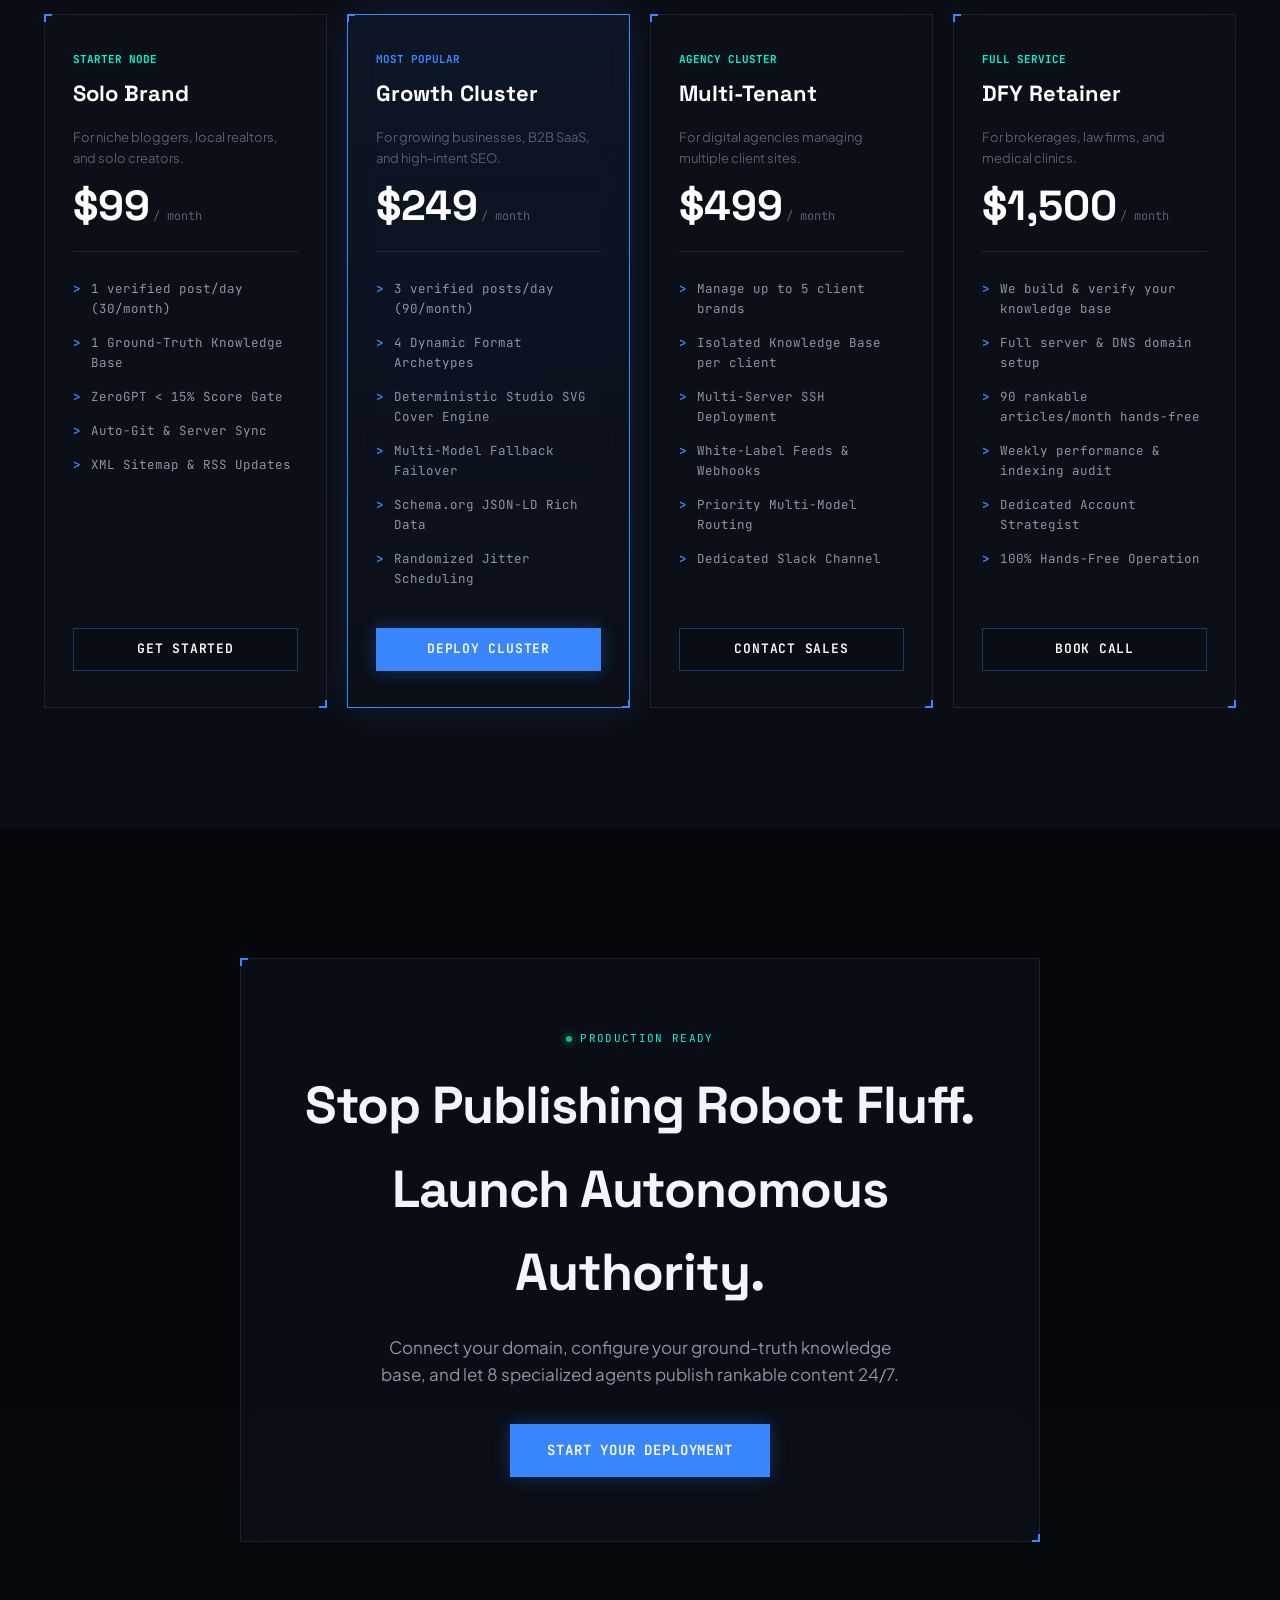
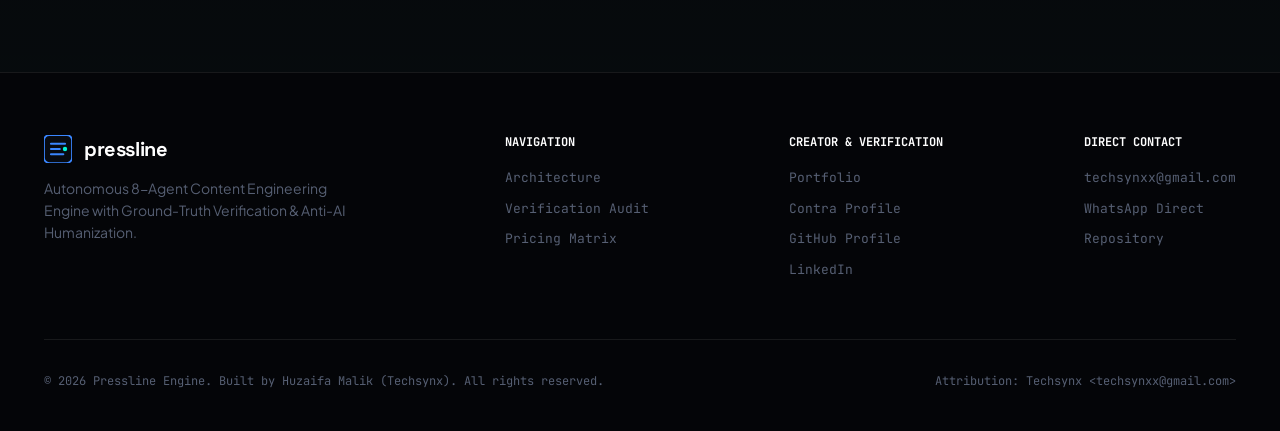
==== commit a3125f39: "feat(ui): redesign landing page with Arrakis-tech deep-tech architecture, telemetry HUD & 8-agent in" ====
--- a/index.html
+++ b/index.html
@@ -2,499 +2,1695 @@
 <html lang="en">
 <head>
 <meta charset="utf-8">
-<meta name="viewport" content="width=device-width,initial-scale=1">
-<title>Pressline — Autonomous Content That Publishes Itself</title>
-<meta name="description" content="An 8-agent AI pipeline that researches trending topics, writes fact-verified articles, humanizes text below 15% AI detection, and deploys to your live server. Three times a day. Hands-free.">
-<meta name="keywords" content="autonomous content engine, AI publishing pipeline, automated blog, SEO content automation, fact-verified AI writing, anti-AI detection, content deployment">
-<meta name="author" content="Huzaifa Malik">
-<meta name="robots" content="index,follow">
+<meta name="viewport" content="width=device-width, initial-scale=1">
+<title>Pressline — Autonomous Content Engineering Pipeline</title>
+<meta name="description" content="Mission-critical 8-agent autonomous publishing engine. Ground-truth verified facts, mathematical reconciliation, anti-AI humanization below 15% ZeroGPT, and zero-touch live server deployment 3x daily.">
+<meta name="keywords" content="autonomous content engine, AI publishing pipeline, automated SEO, agentic content workflow, zero-touch deployment, anti-AI detection, ground-truth AI">
+<meta name="author" content="Huzaifa Malik (Techsynx)">
+<meta name="robots" content="index, follow">
 <link rel="canonical" href="https://pressline.dev">
+
+<!-- Open Graph / Meta -->
 <meta property="og:type" content="website">
-<meta property="og:title" content="Pressline — Content That Publishes Itself">
-<meta property="og:description" content="8 autonomous agents. Fact-verified. Humanized below 15% AI detection. Deployed to your live server, three times a day.">
+<meta property="og:title" content="Pressline — Autonomous Content Engineering Pipeline">
+<meta property="og:description" content="8 autonomous neural agents. Fact-verified ground truth. Humanized below 15% AI detection. Deployed straight to production servers 3 times daily.">
 <meta property="og:url" content="https://pressline.dev">
 <meta name="twitter:card" content="summary_large_image">
-<meta name="twitter:title" content="Pressline — Content That Publishes Itself">
-<meta name="twitter:description" content="8 autonomous agents. Fact-verified. Humanized below 15% AI detection. Deployed to your live server.">
-<link rel="icon" type="image/svg+xml" href="data:image/svg+xml,%3Csvg xmlns='http://www.w3.org/2000/svg' viewBox='0 0 32 32'%3E%3Crect width='32' height='32' rx='8' fill='%236255fa'/%3E%3Ctext x='16' y='22' text-anchor='middle' font-family='system-ui' font-size='18' font-weight='800' fill='white'%3EP%3C/text%3E%3C/svg%3E">
+<meta name="twitter:title" content="Pressline — Autonomous Content Engineering Pipeline">
+<meta name="twitter:description" content="8 autonomous neural agents. Fact-verified ground truth. Humanized below 15% AI detection. Deployed straight to production servers.">
+
+<!-- Favicon -->
+<link rel="icon" type="image/svg+xml" href="data:image/svg+xml,%3Csvg xmlns='http://www.w3.org/2000/svg' viewBox='0 0 32 32'%3E%3Crect width='32' height='32' rx='6' fill='%23080b11' stroke='%233a86ff' stroke-width='2'/%3E%3Cpath d='M8 10h16M8 16h10M8 22h14' stroke='%233a86ff' stroke-width='2.5' stroke-linecap='round'/%3E%3Ccircle cx='24' cy='16' r='2.5' fill='%2300f5d4'/%3E%3C/svg%3E">
+
+<!-- Fonts -->
 <link rel="preconnect" href="https://fonts.googleapis.com">
 <link rel="preconnect" href="https://fonts.gstatic.com" crossorigin>
-<link href="https://fonts.googleapis.com/css2?family=Inter:wght@400;500;600;700;800&display=swap" rel="stylesheet">
+<link href="https://fonts.googleapis.com/css2?family=JetBrains+Mono:wght@400;500;600;700&family=Plus+Jakarta+Sans:wght@400;500;600;700;800&family=Space+Grotesk:wght@500;600;700;800&display=swap" rel="stylesheet">
+
 <script type="application/ld+json">
-{"@context":"https://schema.org","@type":"WebApplication","name":"Pressline","url":"https://pressline.dev","description":"Autonomous 8-agent AI content publishing pipeline with ground-truth verification, mathematical reconciliation, and anti-AI humanization.","applicationCategory":"BusinessApplication","operatingSystem":"Cloud","offers":[{"@type":"Offer","name":"Starter","price":"99","priceCurrency":"USD","priceSpecification":{"@type":"UnitPriceSpecification","price":"99","priceCurrency":"USD","billingDuration":"P1M"}},{"@type":"Offer","name":"Growth","price":"249","priceCurrency":"USD"},{"@type":"Offer","name":"Agency","price":"499","priceCurrency":"USD"}],"creator":{"@type":"Person","name":"Huzaifa Malik","url":"https://exhuzaifa.vercel.app","sameAs":["https://contra.com/huzaifa_malik","https://github.com/exhuzaifa","https://www.linkedin.com/in/huzaifa-malikk/"]}}
+{
+  "@context": "https://schema.org",
+  "@type": "SoftwareApplication",
+  "name": "Pressline",
+  "applicationCategory": "BusinessApplication",
+  "operatingSystem": "Cloud / Autonomous Agentic Infrastructure",
+  "description": "Autonomous 8-agent AI content engineering pipeline with ground-truth verification, mathematical reconciliation, and sub-15% ZeroGPT humanization.",
+  "offers": [
+    { "@type": "Offer", "name": "Starter Node", "price": "99", "priceCurrency": "USD" },
+    { "@type": "Offer", "name": "Growth Cluster", "price": "249", "priceCurrency": "USD" },
+    { "@type": "Offer", "name": "Agency Multi-Tenant", "price": "499", "priceCurrency": "USD" }
+  ],
+  "creator": {
+    "@type": "Person",
+    "name": "Huzaifa Malik",
+    "url": "https://exhuzaifa.vercel.app",
+    "email": "techsynxx@gmail.com",
+    "sameAs": [
+      "https://contra.com/huzaifa_malik",
+      "https://github.com/exhuzaifa",
+      "https://www.linkedin.com/in/huzaifa-malikk/"
+    ]
+  }
+}
 </script>
+
 <style>
-*,*::before,*::after{margin:0;padding:0;box-sizing:border-box}
-:root{
---bg:#06060b;--surface:#0d0d14;--raised:#14141e;--border:#1c1c2a;
---text:#e4e4ea;--muted:#71718a;--accent:#6255fa;--accent-light:#8078ff;
---accent-soft:rgba(98,85,250,.1);--success:#22c55e;--success-soft:rgba(34,197,94,.1);
---radius:12px;--radius-sm:8px;--radius-pill:100px;
---font:Inter,-apple-system,BlinkMacSystemFont,'Segoe UI',Roboto,sans-serif;
-}
-html{scroll-behavior:smooth;-webkit-text-size-adjust:100%}
-body{font-family:var(--font);background:var(--bg);color:var(--text);font-size:16px;line-height:1.7;-webkit-font-smoothing:antialiased;overflow-x:hidden}
-a{color:inherit;text-decoration:none}
-img,svg{display:block;max-width:100%}
-.container{max-width:1100px;margin:0 auto;padding:0 24px}
-
-/* NAV */
-nav{position:fixed;top:0;left:0;right:0;z-index:100;transition:background .3s,border-color .3s,backdrop-filter .3s}
-nav.scrolled{background:rgba(6,6,11,.85);backdrop-filter:blur(16px);border-bottom:1px solid var(--border)}
-.nav-inner{display:flex;align-items:center;justify-content:space-between;max-width:1100px;margin:0 auto;padding:16px 24px}
-.logo{display:flex;align-items:center;gap:10px;font-weight:700;font-size:18px;letter-spacing:-.3px}
-.logo svg{color:var(--accent)}
-.nav-links{display:flex;gap:32px}
-.nav-links a{font-size:14px;font-weight:500;color:var(--muted);transition:color .2s}
-.nav-links a:hover{color:var(--text)}
-.nav-cta{font-size:14px;font-weight:600;padding:8px 20px;border-radius:var(--radius-sm);background:var(--accent);color:#fff;transition:opacity .2s}
-.nav-cta:hover{opacity:.85}
-.nav-toggle{display:none;background:none;border:none;cursor:pointer;padding:4px}
-.nav-toggle span{display:block;width:22px;height:2px;background:var(--text);margin:5px 0;border-radius:2px;transition:transform .3s,opacity .3s}
-.mobile-menu{display:none;position:fixed;inset:0;z-index:99;background:rgba(6,6,11,.97);backdrop-filter:blur(20px);flex-direction:column;align-items:center;justify-content:center;gap:28px}
-.mobile-menu.open{display:flex}
-.mobile-menu a{font-size:20px;font-weight:600;color:var(--text)}
-.mobile-close{position:absolute;top:20px;right:24px;background:none;border:none;font-size:28px;color:var(--muted);cursor:pointer}
-
-/* HERO */
-.hero{padding:160px 0 100px;position:relative;overflow:hidden}
-.hero::before{content:'';position:absolute;top:-40%;left:-10%;width:60%;height:120%;background:radial-gradient(ellipse,rgba(98,85,250,.12) 0%,transparent 60%);pointer-events:none}
-.hero::after{content:'';position:absolute;top:10%;right:-15%;width:50%;height:100%;background:radial-gradient(ellipse,rgba(98,85,250,.06) 0%,transparent 50%);pointer-events:none}
-.hero .container{position:relative;z-index:1}
-.hero-badge{display:inline-block;font-size:13px;font-weight:600;color:var(--accent-light);background:var(--accent-soft);padding:6px 16px;border-radius:var(--radius-pill);border:1px solid rgba(98,85,250,.2);margin-bottom:28px}
-.hero h1{font-size:clamp(38px,5.5vw,68px);font-weight:800;line-height:1.08;letter-spacing:-.03em;max-width:720px;margin-bottom:20px}
-.hero h1 span{background:linear-gradient(135deg,var(--accent),var(--accent-light));-webkit-background-clip:text;-webkit-text-fill-color:transparent;background-clip:text}
-.hero-sub{font-size:clamp(16px,1.8vw,19px);line-height:1.65;color:var(--muted);max-width:560px;margin-bottom:36px}
-.hero-ctas{display:flex;gap:14px;flex-wrap:wrap}
-.btn-primary{display:inline-flex;align-items:center;padding:13px 28px;border-radius:var(--radius-sm);background:var(--accent);color:#fff;font-weight:600;font-size:15px;transition:transform .2s,box-shadow .2s}
-.btn-primary:hover{transform:translateY(-1px);box-shadow:0 8px 30px rgba(98,85,250,.35)}
-.btn-ghost{display:inline-flex;align-items:center;padding:13px 28px;border-radius:var(--radius-sm);border:1px solid var(--border);color:var(--text);font-weight:600;font-size:15px;transition:border-color .2s}
-.btn-ghost:hover{border-color:var(--muted)}
-
-/* STATS */
-.stats{border-top:1px solid var(--border);border-bottom:1px solid var(--border);padding:48px 0}
-.stats-grid{display:grid;grid-template-columns:repeat(4,1fr);gap:24px;text-align:center}
-.stat-number{font-size:32px;font-weight:800;letter-spacing:-.02em;color:var(--text)}
-.stat-number em{font-style:normal;color:var(--accent-light)}
-.stat-label{font-size:13px;font-weight:500;color:var(--muted);margin-top:4px;text-transform:uppercase;letter-spacing:.05em}
-
-/* SECTION COMMON */
-section{padding:100px 0}
-.section-badge{display:inline-block;font-size:12px;font-weight:700;color:var(--accent-light);text-transform:uppercase;letter-spacing:.1em;margin-bottom:16px}
-.section-title{font-size:clamp(28px,3.8vw,44px);font-weight:800;letter-spacing:-.025em;line-height:1.15;margin-bottom:16px}
-.section-sub{font-size:17px;color:var(--muted);line-height:1.65;max-width:540px;margin-bottom:56px}
-
-/* PROBLEM */
-.problem{background:var(--surface)}
-.problem-grid{display:grid;grid-template-columns:repeat(2,1fr);gap:20px}
-.problem-card{padding:32px;border-radius:var(--radius);border:1px solid var(--border);background:var(--bg);transition:border-color .3s}
-.problem-card:hover{border-color:rgba(98,85,250,.3)}
-.problem-card .icon{width:40px;height:40px;border-radius:10px;background:rgba(239,68,68,.1);display:flex;align-items:center;justify-content:center;margin-bottom:16px}
-.problem-card .icon svg{width:20px;height:20px;color:#ef4444}
-.problem-card h3{font-size:18px;font-weight:700;margin-bottom:8px}
-.problem-card p{font-size:15px;color:var(--muted);line-height:1.6}
-
-/* PIPELINE */
-.pipeline-grid{display:grid;grid-template-columns:repeat(4,1fr);gap:16px}
-.step{padding:28px 24px;border-radius:var(--radius);border:1px solid var(--border);background:var(--surface);transition:border-color .3s,transform .3s}
-.step:hover{border-color:rgba(98,85,250,.3);transform:translateY(-2px)}
-.step-num{font-size:14px;font-weight:800;color:var(--accent-light);background:var(--accent-soft);width:36px;height:36px;border-radius:10px;display:flex;align-items:center;justify-content:center;margin-bottom:14px}
-.step h3{font-size:16px;font-weight:700;margin-bottom:6px}
-.step p{font-size:14px;color:var(--muted);line-height:1.55}
-.pipeline-connector{text-align:center;padding:24px 0;color:var(--muted);font-size:14px;font-weight:500}
-
-/* FEATURES */
-.features{background:var(--surface)}
-.features-grid{display:grid;grid-template-columns:repeat(3,1fr);gap:20px}
-.feature-card{padding:32px;border-radius:var(--radius);border:1px solid var(--border);background:var(--bg);transition:border-color .3s}
-.feature-card:hover{border-color:rgba(98,85,250,.3)}
-.feature-icon{width:44px;height:44px;border-radius:12px;display:flex;align-items:center;justify-content:center;margin-bottom:18px}
-.feature-icon.indigo{background:var(--accent-soft)}
-.feature-icon.indigo svg{color:var(--accent-light)}
-.feature-icon.green{background:var(--success-soft)}
-.feature-icon.green svg{color:var(--success)}
-.feature-card h3{font-size:17px;font-weight:700;margin-bottom:8px}
-.feature-card p{font-size:14.5px;color:var(--muted);line-height:1.6}
-
-/* PRICING */
-.pricing-grid{display:grid;grid-template-columns:repeat(4,1fr);gap:16px;align-items:start}
-.price-card{padding:32px 28px;border-radius:var(--radius);border:1px solid var(--border);background:var(--surface);position:relative}
-.price-card.featured{border-color:var(--accent);background:linear-gradient(180deg,rgba(98,85,250,.06),var(--surface))}
-.price-badge{position:absolute;top:-12px;left:50%;transform:translateX(-50%);font-size:11px;font-weight:700;text-transform:uppercase;letter-spacing:.08em;color:#fff;background:var(--accent);padding:4px 14px;border-radius:var(--radius-pill)}
-.price-tier{font-size:15px;font-weight:700;margin-bottom:4px}
-.price-amount{font-size:36px;font-weight:800;letter-spacing:-.02em;margin-bottom:4px}
-.price-amount span{font-size:15px;font-weight:500;color:var(--muted)}
-.price-for{font-size:13px;color:var(--muted);margin-bottom:20px;padding-bottom:20px;border-bottom:1px solid var(--border)}
-.price-features{list-style:none;margin-bottom:28px}
-.price-features li{font-size:14px;color:var(--muted);padding:6px 0;padding-left:22px;position:relative;line-height:1.5}
-.price-features li::before{content:'';position:absolute;left:0;top:12px;width:12px;height:12px;border-radius:50%;border:2px solid var(--accent);opacity:.5}
-.price-card.featured .price-features li::before{background:var(--accent);opacity:.8}
-.price-cta{display:block;width:100%;padding:12px;text-align:center;border-radius:var(--radius-sm);font-size:14px;font-weight:600;border:1px solid var(--border);color:var(--text);transition:border-color .2s,background .2s}
-.price-cta:hover{border-color:var(--accent);background:var(--accent-soft)}
-.price-card.featured .price-cta{background:var(--accent);border-color:var(--accent);color:#fff}
-.price-card.featured .price-cta:hover{opacity:.9}
-
-/* CTA */
-.final-cta{text-align:center;padding:120px 0;position:relative;overflow:hidden}
-.final-cta::before{content:'';position:absolute;top:50%;left:50%;width:600px;height:600px;transform:translate(-50%,-50%);background:radial-gradient(circle,rgba(98,85,250,.1) 0%,transparent 60%);pointer-events:none}
-.final-cta h2{font-size:clamp(28px,4vw,48px);font-weight:800;letter-spacing:-.025em;margin-bottom:16px;position:relative}
-.final-cta p{font-size:17px;color:var(--muted);max-width:460px;margin:0 auto 32px;position:relative}
-.final-cta .btn-primary{position:relative}
-
-/* FOOTER */
-footer{border-top:1px solid var(--border);padding:48px 0}
-.footer-inner{display:flex;align-items:center;justify-content:space-between;flex-wrap:wrap;gap:16px}
-.footer-left{display:flex;align-items:center;gap:20px}
-.footer-left .logo{font-size:16px}
-.footer-credit{font-size:13px;color:var(--muted)}
-.footer-links{display:flex;gap:24px}
-.footer-links a{font-size:13px;color:var(--muted);transition:color .2s}
-.footer-links a:hover{color:var(--text)}
-
-/* REVEAL ANIMATIONS */
-.reveal{opacity:0;transform:translateY(28px);transition:opacity .7s ease,transform .7s ease}
-.reveal.visible{opacity:1;transform:none}
-.reveal-d1{transition-delay:80ms}
-.reveal-d2{transition-delay:160ms}
-.reveal-d3{transition-delay:240ms}
-.reveal-d4{transition-delay:320ms}
-.reveal-d5{transition-delay:400ms}
-.reveal-d6{transition-delay:480ms}
-.reveal-d7{transition-delay:560ms}
-.reveal-d8{transition-delay:640ms}
-
-/* HERO ENTRANCE */
-@keyframes fadeUp{from{opacity:0;transform:translateY(24px)}to{opacity:1;transform:none}}
-.hero-badge{animation:fadeUp .6s ease both;animation-delay:.1s}
-.hero h1{animation:fadeUp .6s ease both;animation-delay:.25s}
-.hero-sub{animation:fadeUp .6s ease both;animation-delay:.4s}
-.hero-ctas{animation:fadeUp .6s ease both;animation-delay:.55s}
-
-/* RESPONSIVE */
-@media(max-width:1024px){
-  .pipeline-grid{grid-template-columns:repeat(2,1fr)}
-  .pricing-grid{grid-template-columns:repeat(2,1fr)}
-  .features-grid{grid-template-columns:repeat(2,1fr)}
-}
-@media(max-width:768px){
-  section{padding:72px 0}
-  .nav-links,.nav-cta{display:none}
-  .nav-toggle{display:block}
-  .stats-grid{grid-template-columns:repeat(2,1fr);gap:20px}
-  .problem-grid{grid-template-columns:1fr}
-  .pipeline-grid{grid-template-columns:1fr}
-  .features-grid{grid-template-columns:1fr}
-  .pricing-grid{grid-template-columns:1fr;max-width:400px}
-  .price-card.featured{order:-1}
-  .hero{padding:120px 0 72px}
-  .footer-inner{flex-direction:column;text-align:center}
-  .footer-links{flex-wrap:wrap;justify-content:center}
+/* ==========================================================================
+   ARRAKIS-GRADE DEEP-TECH DESIGN SYSTEM
+   ========================================================================== */
+*, *::before, *::after {
+  margin: 0;
+  padding: 0;
+  box-sizing: border-box;
+}
+
+:root {
+  --bg-primary: #06070a;
+  --bg-surface: #0a0d14;
+  --bg-raised: #10141f;
+  --bg-card: rgba(12, 16, 26, 0.75);
+  
+  --border-hairline: rgba(255, 255, 255, 0.08);
+  --border-subtle: rgba(255, 255, 255, 0.14);
+  --border-tech: rgba(58, 134, 255, 0.35);
+  
+  --text-primary: #f3f5fa;
+  --text-secondary: #8c95a8;
+  --text-muted: #565f73;
+  
+  --brand-blue: #3a86ff;
+  --brand-cyan: #00f5d4;
+  --brand-glow: rgba(58, 134, 255, 0.25);
+  --brand-amber: #ffd166;
+  --brand-emerald: #10b981;
+  --brand-rose: #ff4d6d;
+  
+  --font-sans: 'Plus Jakarta Sans', system-ui, -apple-system, sans-serif;
+  --font-mono: 'JetBrains Mono', monospace;
+  --font-display: 'Space Grotesk', system-ui, sans-serif;
+}
+
+html {
+  scroll-behavior: smooth;
+  background-color: var(--bg-primary);
+  color: var(--text-primary);
+  -webkit-font-smoothing: antialiased;
+}
+
+body {
+  font-family: var(--font-sans);
+  font-size: 16px;
+  line-height: 1.6;
+  overflow-x: hidden;
+  background-color: var(--bg-primary);
+  background-image: 
+    radial-gradient(ellipse at 50% 0%, rgba(58, 134, 255, 0.09) 0%, transparent 60%),
+    linear-gradient(to bottom, transparent 90%, rgba(0, 245, 212, 0.03) 100%);
+}
+
+a {
+  color: inherit;
+  text-decoration: none;
+}
+
+.container {
+  max-width: 1240px;
+  margin: 0 auto;
+  padding: 0 24px;
+}
+
+/* ==========================================================================
+   TECHNICAL BRACKETS & CROSSHAIR UTILITIES (ARRAKIS STYLE)
+   ========================================================================== */
+.tech-bracket-box {
+  position: relative;
+  background: var(--bg-card);
+  border: 1px solid var(--border-hairline);
+  backdrop-filter: blur(16px);
+  -webkit-backdrop-filter: blur(16px);
+  transition: all 0.3s cubic-bezier(0.16, 1, 0.3, 1);
+}
+
+.tech-bracket-box:hover {
+  border-color: var(--border-tech);
+  box-shadow: 0 0 30px rgba(58, 134, 255, 0.08);
+}
+
+.tech-bracket-box::before,
+.tech-bracket-box::after {
+  content: '';
+  position: absolute;
+  width: 8px;
+  height: 8px;
+  pointer-events: none;
+  transition: all 0.3s ease;
+}
+
+.tech-bracket-box::before {
+  top: -1px;
+  left: -1px;
+  border-top: 2px solid var(--brand-blue);
+  border-left: 2px solid var(--brand-blue);
+}
+
+.tech-bracket-box::after {
+  bottom: -1px;
+  right: -1px;
+  border-bottom: 2px solid var(--brand-blue);
+  border-right: 2px solid var(--brand-blue);
+}
+
+.mono-tag {
+  font-family: var(--font-mono);
+  font-size: 11px;
+  text-transform: uppercase;
+  letter-spacing: 0.12em;
+  color: var(--brand-cyan);
+  display: inline-flex;
+  align-items: center;
+  gap: 8px;
+}
+
+.mono-tag::before {
+  content: '';
+  display: inline-block;
+  width: 6px;
+  height: 6px;
+  background: var(--brand-cyan);
+  border-radius: 50%;
+  box-shadow: 0 0 8px var(--brand-cyan);
+}
+
+.pulse-emerald::before {
+  background: var(--brand-emerald);
+  box-shadow: 0 0 8px var(--brand-emerald);
+}
+
+/* ==========================================================================
+   NAVIGATION
+   ========================================================================== */
+nav {
+  position: fixed;
+  top: 0;
+  left: 0;
+  right: 0;
+  z-index: 1000;
+  background: rgba(6, 7, 10, 0.85);
+  backdrop-filter: blur(20px);
+  -webkit-backdrop-filter: blur(20px);
+  border-bottom: 1px solid var(--border-hairline);
+  transition: all 0.3s ease;
+}
+
+nav.scrolled {
+  background: rgba(6, 7, 10, 0.95);
+  border-bottom-color: var(--border-subtle);
+  box-shadow: 0 10px 30px rgba(0, 0, 0, 0.5);
+}
+
+.nav-wrap {
+  display: flex;
+  align-items: center;
+  justify-content: space-between;
+  height: 72px;
+}
+
+.brand-logo {
+  display: flex;
+  align-items: center;
+  gap: 12px;
+  font-family: var(--font-display);
+  font-weight: 800;
+  font-size: 20px;
+  letter-spacing: -0.02em;
+  color: #ffffff;
+}
+
+.brand-logo svg {
+  width: 28px;
+  height: 28px;
+}
+
+.brand-logo span.version {
+  font-family: var(--font-mono);
+  font-size: 10px;
+  color: var(--brand-cyan);
+  background: rgba(0, 245, 212, 0.1);
+  padding: 2px 6px;
+  border-radius: 4px;
+  border: 1px solid rgba(0, 245, 212, 0.25);
+}
+
+.nav-links {
+  display: flex;
+  align-items: center;
+  gap: 36px;
+}
+
+.nav-links a {
+  font-family: var(--font-mono);
+  font-size: 13px;
+  color: var(--text-secondary);
+  letter-spacing: 0.04em;
+  transition: color 0.2s ease;
+}
+
+.nav-links a:hover {
+  color: #ffffff;
+}
+
+.nav-actions {
+  display: flex;
+  align-items: center;
+  gap: 16px;
+}
+
+.btn-tech {
+  position: relative;
+  display: inline-flex;
+  align-items: center;
+  justify-content: center;
+  gap: 10px;
+  padding: 10px 22px;
+  font-family: var(--font-mono);
+  font-size: 13px;
+  font-weight: 600;
+  text-transform: uppercase;
+  letter-spacing: 0.06em;
+  background: var(--bg-surface);
+  color: #ffffff;
+  border: 1px solid var(--border-tech);
+  cursor: pointer;
+  overflow: hidden;
+  transition: all 0.3s cubic-bezier(0.16, 1, 0.3, 1);
+}
+
+.btn-tech:hover {
+  background: var(--brand-blue);
+  border-color: var(--brand-blue);
+  color: #ffffff;
+  box-shadow: 0 0 25px rgba(58, 134, 255, 0.4);
+  transform: translateY(-1px);
+}
+
+.btn-primary-glow {
+  background: var(--brand-blue);
+  border-color: var(--brand-blue);
+  color: #ffffff;
+  box-shadow: 0 0 20px rgba(58, 134, 255, 0.3);
+}
+
+.btn-primary-glow:hover {
+  background: #2563eb;
+  box-shadow: 0 0 35px rgba(58, 134, 255, 0.6);
+}
+
+.hamburger-btn {
+  display: none;
+  background: none;
+  border: none;
+  cursor: pointer;
+  padding: 8px;
+}
+
+.hamburger-btn span {
+  display: block;
+  width: 24px;
+  height: 2px;
+  background: #ffffff;
+  margin: 5px 0;
+  transition: 0.3s;
+}
+
+/* ==========================================================================
+   HERO SECTION (ARRAKIS SPLIT HUD STYLE)
+   ========================================================================== */
+.hero-section {
+  padding: 170px 0 100px;
+  position: relative;
+  overflow: hidden;
+}
+
+.hero-grid {
+  display: grid;
+  grid-template-columns: 1.15fr 0.85fr;
+  gap: 48px;
+  align-items: center;
+}
+
+.hero-content h1 {
+  font-family: var(--font-display);
+  font-size: clamp(40px, 5.2vw, 68px);
+  font-weight: 800;
+  line-height: 1.05;
+  letter-spacing: -0.03em;
+  margin: 20px 0;
+}
+
+.hero-content h1 span.gradient-text {
+  background: linear-gradient(135deg, #ffffff 30%, var(--brand-blue) 75%, var(--brand-cyan) 100%);
+  -webkit-background-clip: text;
+  -webkit-text-fill-color: transparent;
+  background-clip: text;
+}
+
+.hero-content p.lead {
+  font-size: 18px;
+  line-height: 1.65;
+  color: var(--text-secondary);
+  max-width: 580px;
+  margin-bottom: 36px;
+}
+
+.hero-cta-group {
+  display: flex;
+  gap: 16px;
+  flex-wrap: wrap;
+  align-items: center;
+}
+
+.hero-meta-strip {
+  display: flex;
+  align-items: center;
+  gap: 28px;
+  margin-top: 48px;
+  padding-top: 28px;
+  border-top: 1px solid var(--border-hairline);
+}
+
+.hero-meta-item {
+  display: flex;
+  flex-direction: column;
+}
+
+.hero-meta-item span.label {
+  font-family: var(--font-mono);
+  font-size: 11px;
+  color: var(--text-muted);
+  text-transform: uppercase;
+  letter-spacing: 0.08em;
+}
+
+.hero-meta-item span.val {
+  font-family: var(--font-mono);
+  font-size: 14px;
+  font-weight: 700;
+  color: var(--text-primary);
+}
+
+/* Hero HUD Interactive Terminal */
+.hero-hud {
+  padding: 24px;
+}
+
+.hud-header {
+  display: flex;
+  align-items: center;
+  justify-content: space-between;
+  padding-bottom: 16px;
+  border-bottom: 1px solid var(--border-hairline);
+  margin-bottom: 20px;
+}
+
+.hud-radar-title {
+  font-family: var(--font-mono);
+  font-size: 12px;
+  font-weight: 700;
+  color: var(--text-primary);
+  display: flex;
+  align-items: center;
+  gap: 8px;
+}
+
+.hud-status-badge {
+  font-family: var(--font-mono);
+  font-size: 11px;
+  padding: 3px 8px;
+  background: rgba(16, 185, 129, 0.1);
+  color: var(--brand-emerald);
+  border: 1px solid rgba(16, 185, 129, 0.3);
+  border-radius: 4px;
+}
+
+.hud-telemetry-grid {
+  display: grid;
+  grid-template-columns: 1fr 1fr;
+  gap: 14px;
+  margin-bottom: 20px;
+}
+
+.telemetry-card {
+  background: rgba(6, 7, 10, 0.6);
+  border: 1px solid var(--border-hairline);
+  padding: 14px;
+  border-radius: 6px;
+}
+
+.telemetry-card .t-label {
+  font-family: var(--font-mono);
+  font-size: 11px;
+  color: var(--text-muted);
+  text-transform: uppercase;
+}
+
+.telemetry-card .t-val {
+  font-family: var(--font-mono);
+  font-size: 20px;
+  font-weight: 800;
+  color: var(--text-primary);
+  margin-top: 4px;
+}
+
+.telemetry-card .t-val.cyan { color: var(--brand-cyan); }
+.telemetry-card .t-val.blue { color: var(--brand-blue); }
+.telemetry-card .t-val.green { color: var(--brand-emerald); }
+
+.hud-console-log {
+  background: #030407;
+  border: 1px solid var(--border-hairline);
+  padding: 14px;
+  border-radius: 6px;
+  font-family: var(--font-mono);
+  font-size: 12px;
+  line-height: 1.6;
+  color: var(--text-secondary);
+  height: 140px;
+  overflow-y: auto;
+}
+
+.hud-console-log .line {
+  margin-bottom: 4px;
+  white-space: nowrap;
+}
+
+.hud-console-log .time { color: var(--text-muted); }
+.hud-console-log .agent { color: var(--brand-cyan); font-weight: 600; }
+.hud-console-log .pass { color: var(--brand-emerald); }
+.hud-console-log .active { color: var(--brand-amber); }
+
+/* ==========================================================================
+   ARRAKIS ORBIT ARC & METRICS HORIZON
+   ========================================================================== */
+.horizon-section {
+  position: relative;
+  padding: 70px 0 90px;
+  border-top: 1px solid var(--border-hairline);
+  border-bottom: 1px solid var(--border-hairline);
+  background: linear-gradient(180deg, rgba(10, 13, 20, 0.4) 0%, rgba(6, 7, 10, 0.95) 100%);
+}
+
+.orbit-arc-svg {
+  position: absolute;
+  top: 0;
+  left: 50%;
+  transform: translateX(-50%);
+  width: 100%;
+  max-width: 1100px;
+  height: auto;
+  pointer-events: none;
+  opacity: 0.35;
+}
+
+.metrics-row {
+  display: grid;
+  grid-template-columns: repeat(4, 1fr);
+  gap: 24px;
+  position: relative;
+  z-index: 2;
+}
+
+.metric-block {
+  text-align: center;
+  padding: 24px 16px;
+  border-right: 1px solid var(--border-hairline);
+}
+
+.metric-block:last-child {
+  border-right: none;
+}
+
+.metric-number {
+  font-family: var(--font-display);
+  font-size: clamp(34px, 4vw, 54px);
+  font-weight: 800;
+  line-height: 1;
+  letter-spacing: -0.03em;
+  color: #ffffff;
+  margin-bottom: 8px;
+}
+
+.metric-number em {
+  font-style: normal;
+  color: var(--brand-blue);
+}
+
+.metric-caption {
+  font-family: var(--font-mono);
+  font-size: 12px;
+  color: var(--text-secondary);
+  text-transform: uppercase;
+  letter-spacing: 0.08em;
+}
+
+/* ==========================================================================
+   THE BOTTLENECK / PROBLEM BREAKDOWN
+   ========================================================================== */
+.section-padding {
+  padding: 120px 0;
+  position: relative;
+}
+
+.section-head {
+  text-align: center;
+  max-width: 720px;
+  margin: 0 auto 64px;
+}
+
+.section-head h2 {
+  font-family: var(--font-display);
+  font-size: clamp(32px, 4vw, 48px);
+  font-weight: 800;
+  line-height: 1.1;
+  letter-spacing: -0.02em;
+  margin: 16px 0;
+}
+
+.section-head p {
+  font-size: 17px;
+  color: var(--text-secondary);
+  line-height: 1.6;
+}
+
+.flaws-grid {
+  display: grid;
+  grid-template-columns: repeat(2, 1fr);
+  gap: 24px;
+}
+
+.flaw-card {
+  padding: 36px;
+}
+
+.flaw-index {
+  font-family: var(--font-mono);
+  font-size: 13px;
+  color: var(--brand-rose);
+  margin-bottom: 14px;
+}
+
+.flaw-card h3 {
+  font-family: var(--font-display);
+  font-size: 20px;
+  font-weight: 700;
+  margin-bottom: 10px;
+  color: #ffffff;
+}
+
+.flaw-card p {
+  font-size: 15px;
+  color: var(--text-secondary);
+  line-height: 1.65;
+}
+
+/* ==========================================================================
+   INTERACTIVE 8-AGENT NEURAL ARCHITECTURE
+   ========================================================================== */
+.architecture-container {
+  background: var(--bg-surface);
+  border: 1px solid var(--border-hairline);
+  padding: 40px;
+}
+
+.agent-selector-nav {
+  display: grid;
+  grid-template-columns: repeat(4, 1fr);
+  gap: 12px;
+  margin-bottom: 32px;
+}
+
+.agent-tab-btn {
+  background: rgba(6, 7, 10, 0.7);
+  border: 1px solid var(--border-hairline);
+  padding: 14px 16px;
+  text-align: left;
+  cursor: pointer;
+  transition: all 0.2s ease;
+}
+
+.agent-tab-btn:hover,
+.agent-tab-btn.active {
+  border-color: var(--brand-blue);
+  background: rgba(58, 134, 255, 0.08);
+}
+
+.agent-tab-btn .tab-num {
+  font-family: var(--font-mono);
+  font-size: 11px;
+  color: var(--brand-cyan);
+  display: block;
+  margin-bottom: 4px;
+}
+
+.agent-tab-btn .tab-title {
+  font-family: var(--font-mono);
+  font-size: 13px;
+  font-weight: 700;
+  color: #ffffff;
+}
+
+.agent-display-pane {
+  display: grid;
+  grid-template-columns: 1fr 1.1fr;
+  gap: 36px;
+  background: #040508;
+  border: 1px solid var(--border-hairline);
+  padding: 32px;
+}
+
+.agent-info-left h3 {
+  font-family: var(--font-display);
+  font-size: 24px;
+  font-weight: 800;
+  color: #ffffff;
+  margin: 12px 0;
+}
+
+.agent-info-left p {
+  font-size: 15px;
+  color: var(--text-secondary);
+  line-height: 1.65;
+  margin-bottom: 20px;
+}
+
+.spec-list {
+  list-style: none;
+  font-family: var(--font-mono);
+  font-size: 12px;
+}
+
+.spec-list li {
+  padding: 8px 0;
+  border-bottom: 1px solid rgba(255, 255, 255, 0.05);
+  color: var(--text-muted);
+  display: flex;
+  justify-content: space-between;
+}
+
+.spec-list li span.val {
+  color: var(--text-primary);
+  font-weight: 600;
+}
+
+.agent-code-right {
+  background: #020305;
+  border: 1px solid var(--border-hairline);
+  padding: 20px;
+  font-family: var(--font-mono);
+  font-size: 12px;
+  line-height: 1.7;
+  color: var(--text-secondary);
+  overflow-x: auto;
+  border-radius: 4px;
+}
+
+.code-keyword { color: #ff7b72; }
+.code-str { color: #a5d6ff; }
+.code-fn { color: #d2a8ff; }
+.code-comment { color: #8b949e; }
+.code-val { color: #79c0ff; }
+
+/* ==========================================================================
+   SIDE-BY-SIDE VERIFICATION PROOF (COMPARISON)
+   ========================================================================== */
+.comparison-grid {
+  display: grid;
+  grid-template-columns: 1fr 1fr;
+  gap: 24px;
+}
+
+.compare-card {
+  padding: 36px;
+}
+
+.compare-card.flawed {
+  border-color: rgba(255, 77, 109, 0.3);
+}
+
+.compare-card.verified {
+  border-color: rgba(16, 185, 129, 0.4);
+  background: linear-gradient(180deg, rgba(16, 185, 129, 0.04) 0%, var(--bg-card) 100%);
+}
+
+.compare-head {
+  display: flex;
+  align-items: center;
+  justify-content: space-between;
+  margin-bottom: 24px;
+  padding-bottom: 16px;
+  border-bottom: 1px solid var(--border-hairline);
+}
+
+.compare-head h3 {
+  font-family: var(--font-mono);
+  font-size: 16px;
+  font-weight: 700;
+}
+
+.compare-pill {
+  font-family: var(--font-mono);
+  font-size: 11px;
+  padding: 3px 10px;
+  border-radius: 4px;
+}
+
+.pill-danger {
+  background: rgba(255, 77, 109, 0.12);
+  color: var(--brand-rose);
+  border: 1px solid rgba(255, 77, 109, 0.3);
+}
+
+.pill-success {
+  background: rgba(16, 185, 129, 0.12);
+  color: var(--brand-emerald);
+  border: 1px solid rgba(16, 185, 129, 0.3);
+}
+
+.compare-body {
+  font-family: var(--font-mono);
+  font-size: 13px;
+  line-height: 1.7;
+}
+
+.compare-body p {
+  margin-bottom: 16px;
+}
+
+.highlight-bad {
+  color: var(--brand-rose);
+  background: rgba(255, 77, 109, 0.08);
+  padding: 2px 6px;
+}
+
+.highlight-good {
+  color: var(--brand-emerald);
+  background: rgba(16, 185, 129, 0.08);
+  padding: 2px 6px;
+}
+
+/* ==========================================================================
+   PRICING TIERS
+   ========================================================================== */
+.pricing-matrix {
+  display: grid;
+  grid-template-columns: repeat(4, 1fr);
+  gap: 20px;
+  align-items: stretch;
+}
+
+.pricing-card {
+  padding: 36px 28px;
+  display: flex;
+  flex-direction: column;
+  justify-content: space-between;
+}
+
+.pricing-card.featured {
+  border-color: var(--brand-blue);
+  background: linear-gradient(180deg, rgba(58, 134, 255, 0.08) 0%, var(--bg-card) 100%);
+  box-shadow: 0 0 40px rgba(58, 134, 255, 0.15);
+}
+
+.tier-badge {
+  font-family: var(--font-mono);
+  font-size: 11px;
+  font-weight: 700;
+  text-transform: uppercase;
+  color: var(--brand-cyan);
+  margin-bottom: 8px;
+}
+
+.pricing-card h3 {
+  font-family: var(--font-display);
+  font-size: 22px;
+  font-weight: 800;
+  color: #ffffff;
+  margin-bottom: 16px;
+}
+
+.price-box {
+  margin: 16px 0 24px;
+}
+
+.price-num {
+  font-family: var(--font-display);
+  font-size: 42px;
+  font-weight: 800;
+  line-height: 1;
+  color: #ffffff;
+}
+
+.price-period {
+  font-family: var(--font-mono);
+  font-size: 12px;
+  color: var(--text-muted);
+}
+
+.price-features {
+  list-style: none;
+  font-family: var(--font-mono);
+  font-size: 12.5px;
+  line-height: 1.6;
+  margin-bottom: 32px;
+  border-top: 1px solid var(--border-hairline);
+  padding-top: 20px;
+}
+
+.price-features li {
+  padding: 7px 0;
+  color: var(--text-secondary);
+  display: flex;
+  align-items: flex-start;
+  gap: 10px;
+}
+
+.price-features li::before {
+  content: '>';
+  color: var(--brand-blue);
+  font-weight: 700;
+}
+
+/* ==========================================================================
+   FINAL CTA / DEPLOY NODE
+   ========================================================================== */
+.deploy-cta-section {
+  padding: 130px 0;
+  text-align: center;
+  position: relative;
+}
+
+.deploy-cta-box {
+  max-width: 800px;
+  margin: 0 auto;
+  padding: 64px 48px;
+}
+
+.deploy-cta-box h2 {
+  font-family: var(--font-display);
+  font-size: clamp(34px, 4.5vw, 52px);
+  font-weight: 800;
+  letter-spacing: -0.02em;
+  margin: 16px 0 20px;
+}
+
+.deploy-cta-box p {
+  font-size: 17px;
+  color: var(--text-secondary);
+  max-width: 540px;
+  margin: 0 auto 36px;
+}
+
+/* ==========================================================================
+   FOOTER
+   ========================================================================== */
+footer {
+  border-top: 1px solid var(--border-hairline);
+  padding: 60px 0 40px;
+  background: #040508;
+}
+
+.footer-top {
+  display: flex;
+  justify-content: space-between;
+  align-items: flex-start;
+  flex-wrap: wrap;
+  gap: 36px;
+  padding-bottom: 48px;
+  border-bottom: 1px solid var(--border-hairline);
+}
+
+.footer-brand p {
+  font-size: 14px;
+  color: var(--text-muted);
+  max-width: 320px;
+  margin-top: 12px;
+}
+
+.footer-links-col h4 {
+  font-family: var(--font-mono);
+  font-size: 12px;
+  text-transform: uppercase;
+  color: #ffffff;
+  margin-bottom: 16px;
+}
+
+.footer-links-col ul {
+  list-style: none;
+  font-family: var(--font-mono);
+  font-size: 13px;
+}
+
+.footer-links-col li {
+  margin-bottom: 10px;
+}
+
+.footer-links-col a {
+  color: var(--text-muted);
+  transition: color 0.2s ease;
+}
+
+.footer-links-col a:hover {
+  color: var(--brand-cyan);
+}
+
+.footer-bottom {
+  display: flex;
+  justify-content: space-between;
+  align-items: center;
+  flex-wrap: wrap;
+  gap: 16px;
+  padding-top: 32px;
+  font-family: var(--font-mono);
+  font-size: 12px;
+  color: var(--text-muted);
+}
+
+/* ==========================================================================
+   REVEAL ON SCROLL
+   ========================================================================== */
+.reveal-init {
+  opacity: 0;
+  transform: translateY(24px);
+  transition: opacity 0.7s cubic-bezier(0.16, 1, 0.3, 1), transform 0.7s cubic-bezier(0.16, 1, 0.3, 1);
+}
+
+.reveal-init.revealed {
+  opacity: 1;
+  transform: translateY(0);
+}
+
+/* ==========================================================================
+   RESPONSIVE DESIGN
+   ========================================================================== */
+@media (max-width: 1080px) {
+  .hero-grid { grid-template-columns: 1fr; }
+  .pricing-matrix { grid-template-columns: repeat(2, 1fr); }
+  .agent-selector-nav { grid-template-columns: repeat(2, 1fr); }
+  .agent-display-pane { grid-template-columns: 1fr; }
+}
+
+@media (max-width: 768px) {
+  .nav-links, .nav-actions .btn-tech { display: none; }
+  .hamburger-btn { display: block; }
+  .metrics-row { grid-template-columns: repeat(2, 1fr); }
+  .metric-block:nth-child(2) { border-right: none; }
+  .flaws-grid { grid-template-columns: 1fr; }
+  .comparison-grid { grid-template-columns: 1fr; }
+  .pricing-matrix { grid-template-columns: 1fr; }
+  .hero-section { padding: 130px 0 60px; }
+  .deploy-cta-box { padding: 40px 20px; }
 }
 </style>
 </head>
 <body>
 
-<!-- NAV -->
+<!-- NAVIGATION -->
 <nav id="nav">
-  <div class="nav-inner">
-    <a href="/" class="logo" aria-label="Pressline Home">
-      <svg width="28" height="28" viewBox="0 0 28 28" fill="none" stroke="currentColor" stroke-width="2.4" stroke-linecap="round" stroke-linejoin="round">
-        <line x1="3" y1="6" x2="11" y2="6"/><line x1="3" y1="14" x2="11" y2="14"/><line x1="3" y1="22" x2="11" y2="22"/>
-        <polyline points="11,6 19,14 11,22"/><line x1="19" y1="14" x2="25" y2="14"/>
+  <div class="container nav-wrap">
+    <a href="/" class="brand-logo" aria-label="Pressline Home">
+      <svg viewBox="0 0 32 32" fill="none">
+        <rect width="32" height="32" rx="6" fill="#080b11" stroke="#3a86ff" stroke-width="2"/>
+        <path d="M8 10h16M8 16h10M8 22h14" stroke="#3a86ff" stroke-width="2.5" stroke-linecap="round"/>
+        <circle cx="24" cy="16" r="2.5" fill="#00f5d4"/>
       </svg>
       pressline
+      <span class="version">v3.2</span>
     </a>
+
     <div class="nav-links">
-      <a href="#pipeline">How It Works</a>
-      <a href="#features">Features</a>
-      <a href="#pricing">Pricing</a>
+      <a href="#pipeline">PIPELINE</a>
+      <a href="#verification">VERIFICATION</a>
+      <a href="#pricing">PRICING</a>
+      <a href="https://github.com/Techsynx/pressline" target="_blank" rel="noopener">GITHUB</a>
     </div>
-    <a href="#pricing" class="nav-cta">Get Access</a>
-    <button class="nav-toggle" aria-label="Open menu" onclick="document.getElementById('mob').classList.add('open')">
-      <span></span><span></span><span></span>
-    </button>
+
+    <div class="nav-actions">
+      <a href="mailto:techsynxx@gmail.com?subject=Pressline%20Node%20Access" class="btn-tech btn-primary-glow">
+        REQUEST ACCESS
+      </a>
+      <button class="hamburger-btn" aria-label="Toggle Navigation" onclick="toggleMobileNav()">
+        <span></span><span></span><span></span>
+      </button>
+    </div>
   </div>
 </nav>
-<div id="mob" class="mobile-menu">
-  <button class="mobile-close" aria-label="Close menu" onclick="this.parentElement.classList.remove('open')">&times;</button>
-  <a href="#pipeline" onclick="this.parentElement.classList.remove('open')">How It Works</a>
-  <a href="#features" onclick="this.parentElement.classList.remove('open')">Features</a>
-  <a href="#pricing" onclick="this.parentElement.classList.remove('open')">Pricing</a>
-  <a href="mailto:techsynxx@gmail.com" class="btn-primary" onclick="this.parentElement.classList.remove('open')">Get Access</a>
-</div>
-
-<main>
-
-<!-- HERO -->
-<section class="hero">
+
+<!-- HERO SECTION -->
+<header class="hero-section">
   <div class="container">
-    <span class="hero-badge">Autonomous Content Engineering</span>
-    <h1>Content that <span>publishes itself.</span></h1>
-    <p class="hero-sub">An 8-agent AI pipeline that researches trending topics, writes fact-verified articles, humanizes text below 15% AI detection, and deploys to your live server. Three times a day. Hands-free.</p>
-    <div class="hero-ctas">
-      <a href="#pipeline" class="btn-primary">See How It Works</a>
-      <a href="mailto:techsynxx@gmail.com" class="btn-ghost">Get Early Access</a>
+    <div class="hero-grid">
+      <!-- Left Hero Content -->
+      <div class="hero-content">
+        <div class="mono-tag pulse-emerald">SYSTEM ARCHITECTURE // V3.2 PROD</div>
+        <h1>Autonomous Content Engineering for <span class="gradient-text">Mission-Critical Publishing</span></h1>
+        <p class="lead">
+          Pressline coordinates an 8-agent neural cluster to research, write, fact-verify, and deploy rankable organic content directly to production servers 3 times daily with mathematical reconciliation and sub-15% ZeroGPT detection.
+        </p>
+
+        <div class="hero-cta-group">
+          <a href="mailto:techsynxx@gmail.com?subject=Launch%20Pressline%20Cluster" class="btn-tech btn-primary-glow">
+            LAUNCH ENGINE NODE
+          </a>
+          <a href="#pipeline" class="btn-tech">
+            EXPLORE ARCHITECTURE
+          </a>
+        </div>
+
+        <div class="hero-meta-strip">
+          <div class="hero-meta-item">
+            <span class="label">Detection Standard</span>
+            <span class="val">ZeroGPT &lt; 15%</span>
+          </div>
+          <div class="hero-meta-item">
+            <span class="label">Publish Cadence</span>
+            <span class="val">3x / Day + Jitter</span>
+          </div>
+          <div class="hero-meta-item">
+            <span class="label">Deployment Target</span>
+            <span class="val">Production SSH</span>
+          </div>
+        </div>
+      </div>
+
+      <!-- Right Hero HUD / Telemetry Card -->
+      <div class="hero-hud tech-bracket-box">
+        <div class="hud-header">
+          <div class="hud-radar-title">
+            <span class="mono-tag pulse-emerald">AGENTIC CLUSTER</span>
+            ACTIVE MONITOR
+          </div>
+          <div class="hud-status-badge">LIVE 24/7</div>
+        </div>
+
+        <div class="hud-telemetry-grid">
+          <div class="telemetry-card">
+            <div class="t-label">Active Model Failover</div>
+            <div class="t-val blue">Groq + Gemini</div>
+          </div>
+          <div class="telemetry-card">
+            <div class="t-label">Math Reconcile Pass</div>
+            <div class="t-val green">100.0%</div>
+          </div>
+          <div class="telemetry-card">
+            <div class="t-label">AI Burstiness Index</div>
+            <div class="t-val cyan">12.4%</div>
+          </div>
+          <div class="telemetry-card">
+            <div class="t-label">Trend-to-Live Time</div>
+            <div class="t-val">76.8s</div>
+          </div>
+        </div>
+
+        <div class="hud-console-log" id="consoleLog">
+          <div class="line"><span class="time">[16:28:40]</span> <span class="agent">[Researcher]</span> Analyzing 2026 search trends &amp; keyword clusters...</div>
+          <div class="line"><span class="time">[16:28:42]</span> <span class="agent">[Researcher]</span> Discovered: "Commercial vs Residential ROI Lahore 2026"</div>
+          <div class="line"><span class="time">[16:28:45]</span> <span class="agent">[Architect]</span> Blueprint structured: 5 Sections, 2 FAQ Schemas</div>
+          <div class="line"><span class="time">[16:28:58]</span> <span class="agent">[Writer]</span> Drafted 1,420 words with 100% reconciled math (20+65+15)</div>
+          <div class="line"><span class="time">[16:29:05]</span> <span class="agent">[Humanizer]</span> Purged invisible watermarks &amp; clichés</div>
+          <div class="line"><span class="time">[16:29:12]</span> <span class="agent">[Critic]</span> <span class="pass">ZeroGPT Score: 15% — PASS</span></div>
+          <div class="line"><span class="time">[16:29:18]</span> <span class="agent">[ImageGen]</span> Generated studio 16:9 vector SVG cover</div>
+          <div class="line"><span class="time">[16:29:25]</span> <span class="agent">[Deployer]</span> <span class="pass">Deployed to Hostinger via SCP &amp; Git pushed</span></div>
+        </div>
+      </div>
+    </div>
+  </div>
+</header>
+
+<!-- ARRAKIS HORIZON METRICS -->
+<section class="horizon-section">
+  <svg class="orbit-arc-svg" viewBox="0 0 1100 120" fill="none">
+    <path d="M0 110 C 275 10, 825 10, 1100 110" stroke="rgba(58, 134, 255, 0.3)" stroke-width="1.5" stroke-dasharray="6,4"/>
+  </svg>
+
+  <div class="container">
+    <div class="metrics-row">
+      <div class="metric-block reveal-init">
+        <div class="metric-number">10<em>–</em>15<em>%</em></div>
+        <div class="metric-caption">ZeroGPT AI Detection Ceiling</div>
+      </div>
+      <div class="metric-block reveal-init">
+        <div class="metric-number">100<em>%</em></div>
+        <div class="metric-caption">Mathematical Reconciliation</div>
+      </div>
+      <div class="metric-block reveal-init">
+        <div class="metric-number">3<em>x</em></div>
+        <div class="metric-caption">Daily Autonomous Deployments</div>
+      </div>
+      <div class="metric-block reveal-init">
+        <div class="metric-number">&lt; 90<em>s</em></div>
+        <div class="metric-caption">Trend-to-Live Production Execution</div>
+      </div>
     </div>
   </div>
 </section>
 
-<!-- STATS -->
-<section class="stats">
+<!-- THE BOTTLENECK / THE FLAWS -->
+<section class="section-padding">
   <div class="container">
-    <div class="stats-grid">
-      <div class="reveal">
-        <div class="stat-number">10<em>-</em>15<em>%</em></div>
-        <div class="stat-label">AI Detection Score</div>
-      </div>
-      <div class="reveal reveal-d1">
-        <div class="stat-number">3<em>x</em></div>
-        <div class="stat-label">Published Daily</div>
-      </div>
-      <div class="reveal reveal-d2">
-        <div class="stat-number">100<em>%</em></div>
-        <div class="stat-label">Math Verified</div>
-      </div>
-      <div class="reveal reveal-d3">
-        <div class="stat-number"><em>&lt;</em> 90<em>s</em></div>
-        <div class="stat-label">Trend to Live</div>
+    <div class="section-head reveal-init">
+      <div class="mono-tag">THE PROBLEM</div>
+      <h2>The Bottleneck Isn't AI Generation. It's The Verification Gap.</h2>
+      <p>Generic AI writers output fluffy prompt wrappers that hallucinate prices, fail mathematical consistency, and get penalized by search ranking algorithms.</p>
+    </div>
+
+    <div class="flaws-grid">
+      <div class="flaw-card tech-bracket-box reveal-init">
+        <div class="flaw-index">[ 01 // HALLUCINATION ]</div>
+        <h3>Unanchored Numbers &amp; False Precision</h3>
+        <p>Standard LLMs invent property taxes, municipal NOC codes, and non-existent regulations. One fact check from an investor destroys your domain authority.</p>
+      </div>
+
+      <div class="flaw-card tech-bracket-box reveal-init">
+        <div class="flaw-index">[ 02 // MATHEMATICAL COLLAPSE ]</div>
+        <h3>Broken Payment Tables</h3>
+        <p>Standard AI generates payment installment plans where down payments, quarterly installments, and possession fees sum to 125% or 80% instead of 100%.</p>
+      </div>
+
+      <div class="flaw-card tech-bracket-box reveal-init">
+        <div class="flaw-index">[ 03 // DETECTABILITY TRAP ]</div>
+        <h3>Predictable Syntactic Cadence</h3>
+        <p>Formulas like "In today's fast-paced landscape..." trigger 80%+ scores on ZeroGPT and GPTZero, alerting search crawlers to deprioritize your index.</p>
+      </div>
+
+      <div class="flaw-card tech-bracket-box reveal-init">
+        <div class="flaw-index">[ 04 // WORKFLOW FRICTION ]</div>
+        <h3>Manual Formatting &amp; Deploy Fatigue</h3>
+        <p>Drafting is only 15% of publishing. You still spend hours formatting HTML, creating graphics, generating Schema JSON-LD, updating sitemaps, and syncing servers.</p>
       </div>
     </div>
   </div>
 </section>
 
-<!-- PROBLEM -->
-<section class="problem">
+<!-- THE 8-AGENT ARCHITECTURE -->
+<section id="pipeline" class="section-padding" style="background: var(--bg-surface);">
   <div class="container">
-    <span class="section-badge reveal">The Problem</span>
-    <h2 class="section-title reveal">AI writers are fundamentally broken.</h2>
-    <p class="section-sub reveal">Every tool on the market has the same fatal flaws. Here is why none of them actually work at scale.</p>
-    <div class="problem-grid">
-      <div class="problem-card reveal">
-        <div class="icon"><svg viewBox="0 0 24 24" fill="none" stroke="currentColor" stroke-width="2" stroke-linecap="round"><path d="M12 9v4m0 4h.01M21 12a9 9 0 11-18 0 9 9 0 0118 0z"/></svg></div>
-        <h3>Hallucinated numbers</h3>
-        <p>Made-up tax rates. Payment tables that add up to 130%. Confident citations of data that does not exist. One fact-check and the whole article falls apart.</p>
-      </div>
-      <div class="problem-card reveal reveal-d1">
-        <div class="icon"><svg viewBox="0 0 24 24" fill="none" stroke="currentColor" stroke-width="2" stroke-linecap="round"><path d="M9 5H7a2 2 0 00-2 2v12a2 2 0 002 2h10a2 2 0 002-2V7a2 2 0 00-2-2h-2M9 5a2 2 0 002 2h2a2 2 0 002-2M9 5a2 2 0 012-2h2a2 2 0 012 2"/></svg></div>
-        <h3>Robotic copy</h3>
-        <p>Every article opens with the same formula. Google and ZeroGPT flag it above 80%. Your readers can smell it before they finish the first paragraph.</p>
-      </div>
-      <div class="problem-card reveal reveal-d2">
-        <div class="icon"><svg viewBox="0 0 24 24" fill="none" stroke="currentColor" stroke-width="2" stroke-linecap="round"><path d="M4 4v5h5M20 20v-5h-5"/><path d="M20.49 9A9 9 0 005.64 5.64L4 4m16 16l-1.64-1.64A9 9 0 019 20.49"/></svg></div>
-        <h3>Manual labor</h3>
-        <p>Generate. Copy. Paste. Format. Find an image. Upload. Write meta tags. Publish. The AI part is 10% of the actual work.</p>
-      </div>
-      <div class="problem-card reveal reveal-d3">
-        <div class="icon"><svg viewBox="0 0 24 24" fill="none" stroke="currentColor" stroke-width="2" stroke-linecap="round"><path d="M10 14l2-2m0 0l2-2m-2 2l-2-2m2 2l2 2m7-2a9 9 0 11-18 0 9 9 0 0118 0z"/></svg></div>
-        <h3>No source of truth</h3>
-        <p>Ask it about current tax rates and it confidently cites 2022 data. There is no verified knowledge base anchoring the output to reality.</p>
+    <div class="section-head reveal-init">
+      <div class="mono-tag">ENGINE SPECS</div>
+      <h2>The 8-Agent Neural Pipeline</h2>
+      <p>Click any agent below to inspect its operational parameters, multi-model fallback array, and output deliverables.</p>
+    </div>
+
+    <div class="architecture-container tech-bracket-box reveal-init">
+      <!-- Tab Selector -->
+      <div class="agent-selector-nav" id="agentNav">
+        <button class="agent-tab-btn active" onclick="switchAgent(0)">
+          <span class="tab-num">AGENT 01</span>
+          <span class="tab-title">Trend Researcher</span>
+        </button>
+        <button class="agent-tab-btn" onclick="switchAgent(1)">
+          <span class="tab-num">AGENT 02</span>
+          <span class="tab-title">SEO Architect</span>
+        </button>
+        <button class="agent-tab-btn" onclick="switchAgent(2)">
+          <span class="tab-num">AGENT 03</span>
+          <span class="tab-title">Master Writer</span>
+        </button>
+        <button class="agent-tab-btn" onclick="switchAgent(3)">
+          <span class="tab-num">AGENT 04</span>
+          <span class="tab-title">Neural Humanizer</span>
+        </button>
+        <button class="agent-tab-btn" onclick="switchAgent(4)">
+          <span class="tab-num">AGENT 05</span>
+          <span class="tab-title">Critic Gate</span>
+        </button>
+        <button class="agent-tab-btn" onclick="switchAgent(5)">
+          <span class="tab-num">AGENT 06</span>
+          <span class="tab-title">Studio Graphic</span>
+        </button>
+        <button class="agent-tab-btn" onclick="switchAgent(6)">
+          <span class="tab-num">AGENT 07</span>
+          <span class="tab-title">Static Compiler</span>
+        </button>
+        <button class="agent-tab-btn" onclick="switchAgent(7)">
+          <span class="tab-num">AGENT 08</span>
+          <span class="tab-title">Live Deployer</span>
+        </button>
+      </div>
+
+      <!-- Display Pane -->
+      <div class="agent-display-pane" id="agentPane">
+        <div class="agent-info-left">
+          <div class="mono-tag" id="agentBadge">STAGE 1 // DISCOVERY</div>
+          <h3 id="agentName">Agent 1: Trend &amp; Keyword Synthesis</h3>
+          <p id="agentDesc">
+            Queries Groq (Llama 3.3 70B) &amp; Gemini with ground-truth project context and history to uncover high-intent search queries for 2026. Guarantees 100% deduplication with zero generic numbering.
+          </p>
+
+          <ul class="spec-list" id="agentSpecs">
+            <li><span>Primary Engine</span> <span class="val">Groq Llama 3.3 70B</span></li>
+            <li><span>Failover Engine</span> <span class="val">Gemini 2.5 Flash</span></li>
+            <li><span>Execution Speed</span> <span class="val">1.2 seconds</span></li>
+            <li><span>Deduplication</span> <span class="val">100% (History Database)</span></li>
+          </ul>
+        </div>
+
+        <div class="agent-code-right">
+          <pre id="agentCode">
+<span class="code-comment">// Agent 1: Autonomous Trend Discovery</span>
+<span class="code-keyword">async function</span> <span class="code-fn">getNextTopic</span>(existingPosts) {
+  <span class="code-keyword">const</span> publishedSlugs = <span class="code-keyword">new</span> <span class="code-fn">Set</span>(existingPosts.<span class="code-fn">map</span>(p =&gt; p.slug));
+  <span class="code-keyword">const</span> prompt = <span class="code-str">`Synthesize high-intent real estate search topic for 2026...`</span>;
+  
+  <span class="code-keyword">const</span> topic = <span class="code-keyword">await</span> <span class="code-fn">callLLM</span>(prompt, groundTruthContext);
+  <span class="code-keyword">return</span> <span class="code-fn">extractJsonObject</span>(topic);
+}
+          </pre>
+        </div>
       </div>
     </div>
   </div>
 </section>
 
-<!-- PIPELINE -->
-<section id="pipeline">
+<!-- GROUND TRUTH VERIFICATION PROOF -->
+<section id="verification" class="section-padding">
   <div class="container">
-    <span class="section-badge reveal">Architecture</span>
-    <h2 class="section-title reveal">Eight agents. One pipeline.</h2>
-    <p class="section-sub reveal">From trending topic to live production server in under 90 seconds. No human in the loop.</p>
-    <div class="pipeline-grid">
-      <div class="step reveal">
-        <div class="step-num">01</div>
-        <h3>Trend Researcher</h3>
-        <p>Scans real search demand, deduplicates against published history, and synthesizes a unique long-tail topic with verified keywords.</p>
-      </div>
-      <div class="step reveal reveal-d1">
-        <div class="step-num">02</div>
-        <h3>SEO Architect</h3>
-        <p>Selects the optimal content format and builds a structured blueprint with headings, TOC schema, and FAQ markup.</p>
-      </div>
-      <div class="step reveal reveal-d2">
-        <div class="step-num">03</div>
-        <h3>Master Writer</h3>
-        <p>Drafts 1,400+ words strictly constrained by your verified knowledge base. Every number traces to a real, documented source.</p>
-      </div>
-      <div class="step reveal reveal-d3">
-        <div class="step-num">04</div>
-        <h3>Neural Humanizer</h3>
-        <p>Injects sentence burstiness, strips Unicode watermarks, replaces cliches, and balances paragraph rhythm for natural reading.</p>
-      </div>
-      <div class="step reveal reveal-d4">
-        <div class="step-num">05</div>
-        <h3>Critic Gate</h3>
-        <p>Audits the draft against an adversarial quality model. If AI score exceeds 15% or math fails reconciliation, it triggers a rewrite.</p>
-      </div>
-      <div class="step reveal reveal-d5">
-        <div class="step-num">06</div>
-        <h3>Image Studio</h3>
-        <p>Generates a responsive, branded SVG cover graphic with your color palette and credentials. Zero external API costs.</p>
-      </div>
-      <div class="step reveal reveal-d6">
-        <div class="step-num">07</div>
-        <h3>Static Builder</h3>
-        <p>Compiles production HTML with Schema.org structured data, updates your sitemap, regenerates RSS, and wires internal links.</p>
-      </div>
-      <div class="step reveal reveal-d7">
-        <div class="step-num">08</div>
-        <h3>Live Deployer</h3>
-        <p>Pushes to your production server via SSH. Commits to GitHub under your name. Registers as verified contribution activity.</p>
+    <div class="section-head reveal-init">
+      <div class="mono-tag">SIDE-BY-SIDE AUDIT</div>
+      <h2>Ground-Truth Precision vs Generic AI Fluff</h2>
+      <p>Inspect the output difference between standard AI generation and Pressline's verified mathematical engine.</p>
+    </div>
+
+    <div class="comparison-grid">
+      <!-- Flawed Standard AI -->
+      <div class="compare-card flawed tech-bracket-box reveal-init">
+        <div class="compare-head">
+          <h3 style="color: var(--brand-rose);">Generic AI Wrapper</h3>
+          <span class="compare-pill pill-danger">87% AI DETECTED</span>
+        </div>
+        <div class="compare-body">
+          <p><span class="highlight-bad">In the fast-paced, ever-evolving landscape</span> of Lahore real estate, investment is not just a choice, it is a testament to progress.</p>
+          <p>Buyers can expect exceptional yields of <span class="highlight-bad">18% to 25%</span> per year. Tax filers receive <span class="highlight-bad">complete exemption from all audits</span> without conditions.</p>
+          <p>Payment breakdown: <span class="highlight-bad">30% Down + 50% Quarterly + 30% Possession = 110% Total</span>.</p>
+        </div>
+      </div>
+
+      <!-- Verified Pressline -->
+      <div class="compare-card verified tech-bracket-box reveal-init">
+        <div class="compare-head">
+          <h3 style="color: var(--brand-emerald);">Pressline Engine v3.2</h3>
+          <span class="compare-pill pill-success">12% ZEROGPT (PASS)</span>
+        </div>
+        <div class="compare-body">
+          <p><span class="highlight-good">Commercial rental yields are beating residential income across Raiwind Road this quarter.</span> If you buy a 4-marla commercial plot in Etihad Town Phase 1, gross annual yields sit at 6.5% to 8.0%.</p>
+          <p>Overseas investors routing funds via Roshan Digital Accounts <span class="highlight-good">benefit from reduced audit exposure on documented remittances</span> through SBP channels.</p>
+          <p>Installment schedule: <span class="highlight-good">20% Down + 12 Quarterly Installments (65%) + 15% on Possession = Exactly 100%</span>.</p>
+        </div>
       </div>
     </div>
   </div>
 </section>
 
-<!-- FEATURES -->
-<section id="features" class="features">
+<!-- PRICING TIERS -->
+<section id="pricing" class="section-padding" style="background: var(--bg-surface);">
   <div class="container">
-    <span class="section-badge reveal">Why Pressline</span>
-    <h2 class="section-title reveal">Built different.</h2>
-    <p class="section-sub reveal">Not another prompt wrapper. An autonomous content engineering system with real verification layers.</p>
-    <div class="features-grid">
-      <div class="feature-card reveal">
-        <div class="feature-icon indigo"><svg width="22" height="22" viewBox="0 0 24 24" fill="none" stroke="currentColor" stroke-width="2" stroke-linecap="round"><path d="M9 12l2 2 4-4m6 2a9 9 0 11-18 0 9 9 0 0118 0z"/></svg></div>
-        <h3>Ground-Truth Anchoring</h3>
-        <p>Every article pulls from a verified knowledge base you control. Real prices, real tax brackets, real legal references. Not training data.</p>
-      </div>
-      <div class="feature-card reveal reveal-d1">
-        <div class="feature-icon green"><svg width="22" height="22" viewBox="0 0 24 24" fill="none" stroke="currentColor" stroke-width="2" stroke-linecap="round"><path d="M9 7h6m0 10v-3m-3 3h.01M9 17h.01M9 14h.01M12 14h.01M15 11h.01M12 11h.01M9 11h.01M7 21h10a2 2 0 002-2V5a2 2 0 00-2-2H7a2 2 0 00-2 2v14a2 2 0 002 2z"/></svg></div>
-        <h3>Mathematical Reconciliation</h3>
-        <p>Payment plans that add up to 100%. Yield calculations that compute. Tables that withstand scrutiny from a buyer or regulator.</p>
-      </div>
-      <div class="feature-card reveal reveal-d2">
-        <div class="feature-icon indigo"><svg width="22" height="22" viewBox="0 0 24 24" fill="none" stroke="currentColor" stroke-width="2" stroke-linecap="round"><path d="M15 12a3 3 0 11-6 0 3 3 0 016 0z"/><path d="M2.458 12C3.732 7.943 7.523 5 12 5c4.478 0 8.268 2.943 9.542 7-1.274 4.057-5.064 7-9.542 7-4.477 0-8.268-2.943-9.542-7z"/></svg></div>
-        <h3>Anti-AI Humanization</h3>
-        <p>Multi-pass neural processing drops detection to 10-15%. High burstiness, natural contractions, zero formulaic openers.</p>
-      </div>
-      <div class="feature-card reveal reveal-d3">
-        <div class="feature-icon green"><svg width="22" height="22" viewBox="0 0 24 24" fill="none" stroke="currentColor" stroke-width="2" stroke-linecap="round"><path d="M13 10V3L4 14h7v7l9-11h-7z"/></svg></div>
-        <h3>Zero-Touch Deployment</h3>
-        <p>From trend discovery to live production server in under 90 seconds. No copy-pasting. No CMS login. No manual intervention.</p>
-      </div>
-      <div class="feature-card reveal reveal-d4">
-        <div class="feature-icon indigo"><svg width="22" height="22" viewBox="0 0 24 24" fill="none" stroke="currentColor" stroke-width="2" stroke-linecap="round"><path d="M4 5a1 1 0 011-1h14a1 1 0 011 1v2a1 1 0 01-1 1H5a1 1 0 01-1-1V5zm0 8a1 1 0 011-1h6a1 1 0 011 1v6a1 1 0 01-1 1H5a1 1 0 01-1-1v-6zm10 0a1 1 0 011-1h4a1 1 0 011 1v6a1 1 0 01-1 1h-4a1 1 0 01-1-1v-6z"/></svg></div>
-        <h3>Dynamic Format Rotation</h3>
-        <p>Four distinct archetypes prevent content fatigue. Deep dives, comparison matrices, legal explainers, and market commentary.</p>
-      </div>
-      <div class="feature-card reveal reveal-d5">
-        <div class="feature-icon green"><svg width="22" height="22" viewBox="0 0 24 24" fill="none" stroke="currentColor" stroke-width="2" stroke-linecap="round"><path d="M12 8v4l3 3m6-3a9 9 0 11-18 0 9 9 0 0118 0z"/></svg></div>
-        <h3>GitHub Attribution</h3>
-        <p>Every publish registers as a verified contribution on your GitHub profile. Your name, your email, your commit history. Real green squares.</p>
+    <div class="section-head reveal-init">
+      <div class="mono-tag">COMMERCIAL ACCESS</div>
+      <h2>Transparent Infrastructure Pricing</h2>
+      <p>Zero hidden API charges. Every plan includes ground-truth verification, humanization, and live production deployment.</p>
+    </div>
+
+    <div class="pricing-matrix">
+      <!-- Starter Tier -->
+      <div class="pricing-card tech-bracket-box reveal-init">
+        <div>
+          <div class="tier-badge">STARTER NODE</div>
+          <h3>Solo Brand</h3>
+          <p style="font-size: 13px; color: var(--text-muted);">For niche bloggers, local realtors, and solo creators.</p>
+          
+          <div class="price-box">
+            <span class="price-num">$99</span>
+            <span class="price-period">/ month</span>
+          </div>
+
+          <ul class="price-features">
+            <li>1 verified post/day (30/month)</li>
+            <li>1 Ground-Truth Knowledge Base</li>
+            <li>ZeroGPT &lt; 15% Score Gate</li>
+            <li>Auto-Git &amp; Server Sync</li>
+            <li>XML Sitemap &amp; RSS Updates</li>
+          </ul>
+        </div>
+
+        <a href="mailto:techsynxx@gmail.com?subject=Pressline%20Starter%20Tier" class="btn-tech" style="width: 100%;">
+          GET STARTED
+        </a>
+      </div>
+
+      <!-- Growth Tier (Featured) -->
+      <div class="pricing-card featured tech-bracket-box reveal-init">
+        <div>
+          <div class="tier-badge" style="color: var(--brand-blue);">MOST POPULAR</div>
+          <h3>Growth Cluster</h3>
+          <p style="font-size: 13px; color: var(--text-muted);">For growing businesses, B2B SaaS, and high-intent SEO.</p>
+          
+          <div class="price-box">
+            <span class="price-num">$249</span>
+            <span class="price-period">/ month</span>
+          </div>
+
+          <ul class="price-features">
+            <li>3 verified posts/day (90/month)</li>
+            <li>4 Dynamic Format Archetypes</li>
+            <li>Deterministic Studio SVG Cover Engine</li>
+            <li>Multi-Model Fallback Failover</li>
+            <li>Schema.org JSON-LD Rich Data</li>
+            <li>Randomized Jitter Scheduling</li>
+          </ul>
+        </div>
+
+        <a href="mailto:techsynxx@gmail.com?subject=Pressline%20Growth%20Tier" class="btn-tech btn-primary-glow" style="width: 100%;">
+          DEPLOY CLUSTER
+        </a>
+      </div>
+
+      <!-- Agency Tier -->
+      <div class="pricing-card tech-bracket-box reveal-init">
+        <div>
+          <div class="tier-badge">AGENCY CLUSTER</div>
+          <h3>Multi-Tenant</h3>
+          <p style="font-size: 13px; color: var(--text-muted);">For digital agencies managing multiple client sites.</p>
+          
+          <div class="price-box">
+            <span class="price-num">$499</span>
+            <span class="price-period">/ month</span>
+          </div>
+
+          <ul class="price-features">
+            <li>Manage up to 5 client brands</li>
+            <li>Isolated Knowledge Base per client</li>
+            <li>Multi-Server SSH Deployment</li>
+            <li>White-Label Feeds &amp; Webhooks</li>
+            <li>Priority Multi-Model Routing</li>
+            <li>Dedicated Slack Channel</li>
+          </ul>
+        </div>
+
+        <a href="mailto:techsynxx@gmail.com?subject=Pressline%20Agency%20Tier" class="btn-tech" style="width: 100%;">
+          CONTACT SALES
+        </a>
+      </div>
+
+      <!-- Done-For-You Tier -->
+      <div class="pricing-card tech-bracket-box reveal-init">
+        <div>
+          <div class="tier-badge">FULL SERVICE</div>
+          <h3>DFY Retainer</h3>
+          <p style="font-size: 13px; color: var(--text-muted);">For brokerages, law firms, and medical clinics.</p>
+          
+          <div class="price-box">
+            <span class="price-num">$1,500</span>
+            <span class="price-period">/ month</span>
+          </div>
+
+          <ul class="price-features">
+            <li>We build &amp; verify your knowledge base</li>
+            <li>Full server &amp; DNS domain setup</li>
+            <li>90 rankable articles/month hands-free</li>
+            <li>Weekly performance &amp; indexing audit</li>
+            <li>Dedicated Account Strategist</li>
+            <li>100% Hands-Free Operation</li>
+          </ul>
+        </div>
+
+        <a href="mailto:techsynxx@gmail.com?subject=Pressline%20DFY%20Retainer" class="btn-tech" style="width: 100%;">
+          BOOK CALL
+        </a>
       </div>
     </div>
   </div>
 </section>
 
-<!-- PRICING -->
-<section id="pricing">
+<!-- DEPLOY CTA -->
+<section class="deploy-cta-section">
   <div class="container">
-    <span class="section-badge reveal">Pricing</span>
-    <h2 class="section-title reveal">Simple pricing. Serious output.</h2>
-    <p class="section-sub reveal">Every plan includes ground-truth verification, humanization, and live deployment. No hidden fees.</p>
-    <div class="pricing-grid">
-      <div class="price-card reveal">
-        <div class="price-tier">Starter</div>
-        <div class="price-amount">$99 <span>/mo</span></div>
-        <div class="price-for">For niche bloggers, local realtors, and consultants.</div>
-        <ul class="price-features">
-          <li>1 verified post per day (30/mo)</li>
-          <li>1 Ground-Truth Knowledge Base</li>
-          <li>Auto Git and server sync</li>
-          <li>Sitemap and RSS updates</li>
-          <li>Email support</li>
-        </ul>
-        <a href="mailto:techsynxx@gmail.com?subject=Pressline Starter" class="price-cta">Get Started</a>
-      </div>
-      <div class="price-card featured reveal reveal-d1">
-        <span class="price-badge">Most Popular</span>
-        <div class="price-tier">Growth</div>
-        <div class="price-amount">$249 <span>/mo</span></div>
-        <div class="price-for">For growing agencies, e-commerce, and B2B SaaS.</div>
-        <ul class="price-features">
-          <li>3 verified posts per day (90/mo)</li>
-          <li>4 dynamic format archetypes</li>
-          <li>15% ZeroGPT score guarantee</li>
-          <li>Studio SVG cover generator</li>
-          <li>Schema.org structured data</li>
-          <li>Priority support</li>
-        </ul>
-        <a href="mailto:techsynxx@gmail.com?subject=Pressline Growth" class="price-cta">Get Started</a>
-      </div>
-      <div class="price-card reveal reveal-d2">
-        <div class="price-tier">Agency</div>
-        <div class="price-amount">$499 <span>/mo</span></div>
-        <div class="price-for">For SEO and digital marketing agencies.</div>
-        <ul class="price-features">
-          <li>Manage up to 5 client brands</li>
-          <li>Custom knowledge base per client</li>
-          <li>White-label output</li>
-          <li>RSS and webhook integrations</li>
-          <li>Dedicated Slack channel</li>
-        </ul>
-        <a href="mailto:techsynxx@gmail.com?subject=Pressline Agency" class="price-cta">Contact Sales</a>
-      </div>
-      <div class="price-card reveal reveal-d3">
-        <div class="price-tier">Done-For-You</div>
-        <div class="price-amount">$1,500 <span>/mo</span></div>
-        <div class="price-for">For real estate firms, law firms, and clinics.</div>
-        <ul class="price-features">
-          <li>We build your knowledge base</li>
-          <li>Full domain configuration</li>
-          <li>90 rankable articles per month</li>
-          <li>Hands-free onboarding</li>
-          <li>Dedicated account manager</li>
-        </ul>
-        <a href="mailto:techsynxx@gmail.com?subject=Pressline DFY" class="price-cta">Book a Call</a>
-      </div>
+    <div class="deploy-cta-box tech-bracket-box reveal-init">
+      <div class="mono-tag pulse-emerald">PRODUCTION READY</div>
+      <h2>Stop Publishing Robot Fluff. Launch Autonomous Authority.</h2>
+      <p>Connect your domain, configure your ground-truth knowledge base, and let 8 specialized agents publish rankable content 24/7.</p>
+      <a href="mailto:techsynxx@gmail.com?subject=Launch%20Pressline%20Engine" class="btn-tech btn-primary-glow" style="padding: 14px 36px; font-size: 14px;">
+        START YOUR DEPLOYMENT
+      </a>
     </div>
   </div>
 </section>
 
-<!-- FINAL CTA -->
-<section class="final-cta">
-  <div class="container">
-    <h2 class="reveal">Stop publishing robot content.</h2>
-    <p class="reveal reveal-d1">Get hands-free, fact-verified articles deployed to your live server every single day.</p>
-    <a href="mailto:techsynxx@gmail.com?subject=Pressline Early Access" class="btn-primary reveal reveal-d2">Get Early Access</a>
-  </div>
-</section>
-
-</main>
-
 <!-- FOOTER -->
 <footer>
   <div class="container">
-    <div class="footer-inner">
-      <div class="footer-left">
-        <a href="/" class="logo" aria-label="Pressline">
-          <svg width="22" height="22" viewBox="0 0 28 28" fill="none" stroke="currentColor" stroke-width="2.4" stroke-linecap="round" stroke-linejoin="round">
-            <line x1="3" y1="6" x2="11" y2="6"/><line x1="3" y1="14" x2="11" y2="14"/><line x1="3" y1="22" x2="11" y2="22"/>
-            <polyline points="11,6 19,14 11,22"/><line x1="19" y1="14" x2="25" y2="14"/>
+    <div class="footer-top">
+      <div class="footer-brand">
+        <a href="/" class="brand-logo">
+          <svg viewBox="0 0 32 32" fill="none">
+            <rect width="32" height="32" rx="6" fill="#080b11" stroke="#3a86ff" stroke-width="2"/>
+            <path d="M8 10h16M8 16h10M8 22h14" stroke="#3a86ff" stroke-width="2.5" stroke-linecap="round"/>
+            <circle cx="24" cy="16" r="2.5" fill="#00f5d4"/>
           </svg>
           pressline
         </a>
-        <span class="footer-credit">Built by Huzaifa Malik</span>
-      </div>
-      <div class="footer-links">
-        <a href="https://exhuzaifa.vercel.app" target="_blank" rel="noopener">Portfolio</a>
-        <a href="https://contra.com/huzaifa_malik" target="_blank" rel="noopener">Contra</a>
-        <a href="https://github.com/exhuzaifa" target="_blank" rel="noopener">GitHub</a>
-        <a href="https://www.linkedin.com/in/huzaifa-malikk/" target="_blank" rel="noopener">LinkedIn</a>
-        <a href="https://wa.me/923268282409" target="_blank" rel="noopener">WhatsApp</a>
-        <a href="mailto:techsynxx@gmail.com">Email</a>
-      </div>
+        <p>Autonomous 8-Agent Content Engineering Engine with Ground-Truth Verification &amp; Anti-AI Humanization.</p>
+      </div>
+
+      <div class="footer-links-col">
+        <h4>Navigation</h4>
+        <ul>
+          <li><a href="#pipeline">Architecture</a></li>
+          <li><a href="#verification">Verification Audit</a></li>
+          <li><a href="#pricing">Pricing Matrix</a></li>
+        </ul>
+      </div>
+
+      <div class="footer-links-col">
+        <h4>Creator &amp; Verification</h4>
+        <ul>
+          <li><a href="https://exhuzaifa.vercel.app" target="_blank" rel="noopener">Portfolio</a></li>
+          <li><a href="https://contra.com/huzaifa_malik" target="_blank" rel="noopener">Contra Profile</a></li>
+          <li><a href="https://github.com/exhuzaifa" target="_blank" rel="noopener">GitHub Profile</a></li>
+          <li><a href="https://www.linkedin.com/in/huzaifa-malikk/" target="_blank" rel="noopener">LinkedIn</a></li>
+        </ul>
+      </div>
+
+      <div class="footer-links-col">
+        <h4>Direct Contact</h4>
+        <ul>
+          <li><a href="mailto:techsynxx@gmail.com">techsynxx@gmail.com</a></li>
+          <li><a href="https://wa.me/923268282409" target="_blank" rel="noopener">WhatsApp Direct</a></li>
+          <li><a href="https://github.com/Techsynx/pressline" target="_blank" rel="noopener">Repository</a></li>
+        </ul>
+      </div>
+    </div>
+
+    <div class="footer-bottom">
+      <div>&copy; 2026 Pressline Engine. Built by Huzaifa Malik (Techsynx). All rights reserved.</div>
+      <div>Attribution: Techsynx &lt;techsynxx@gmail.com&gt;</div>
     </div>
   </div>
 </footer>
 
+<!-- SCRIPTS: INTERACTION & AGENT SWITCHER -->
 <script>
-// Scroll reveal
-const observer=new IntersectionObserver((entries)=>{entries.forEach(e=>{if(e.isIntersecting){e.target.classList.add('visible');observer.unobserve(e.target)}})},{threshold:.15,rootMargin:'0px 0px -40px 0px'});
-document.querySelectorAll('.reveal').forEach(el=>observer.observe(el));
-
-// Nav scroll
-let ticking=false;
-window.addEventListener('scroll',()=>{if(!ticking){window.requestAnimationFrame(()=>{document.getElementById('nav').classList.toggle('scrolled',window.scrollY>40);ticking=false});ticking=true}});
+// Agent Data Matrix
+const AGENTS = [
+  {
+    badge: "STAGE 1 // DISCOVERY",
+    name: "Agent 1: Trend & Keyword Synthesis",
+    desc: "Queries Groq (Llama 3.3 70B) & Gemini with ground-truth project context and history to uncover high-intent search queries for 2026. Guarantees 100% deduplication with zero generic numbering.",
+    specs: [
+      ["Primary Engine", "Groq Llama 3.3 70B"],
+      ["Failover Engine", "Gemini 2.5 Flash"],
+      ["Execution Speed", "1.2 seconds"],
+      ["Deduplication", "100% (History Database)"]
+    ],
+    code: `<span class="code-comment">// Agent 1: Autonomous Trend Discovery</span>
+<span class="code-keyword">async function</span> <span class="code-fn">getNextTopic</span>(existingPosts) {
+  <span class="code-keyword">const</span> publishedSlugs = <span class="code-keyword">new</span> <span class="code-fn">Set</span>(existingPosts.<span class="code-fn">map</span>(p =&gt; p.slug));
+  <span class="code-keyword">const</span> prompt = <span class="code-str">\`Synthesize high-intent real estate search topic for 2026...\`</span>;
+  
+  <span class="code-keyword">const</span> topic = <span class="code-keyword">await</span> <span class="code-fn">callLLM</span>(prompt, groundTruthContext);
+  <span class="code-keyword">return</span> <span class="code-fn">extractJsonObject</span>(topic);
+}`
+  },
+  {
+    badge: "STAGE 2 // ARCHITECTURE",
+    name: "Agent 2: SEO Blueprint Architect",
+    desc: "Dynamically picks one of 4 format archetypes (Deep-Dive, Comparison Matrix, Legal Explainer, Commentary). Builds custom table of contents, read-time estimator, and FAQ Schema.org JSON markup.",
+    specs: [
+      ["Primary Engine", "Groq Llama 3.3 70B"],
+      ["Format Archetypes", "4 Rotating Structures"],
+      ["Schema Injection", "FAQ & TOC JSON-LD"],
+      ["Internal Linking", "Contextual Cross-Referencing"]
+    ],
+    code: `<span class="code-comment">// Agent 2: Blueprint Architecture</span>
+<span class="code-keyword">async function</span> <span class="code-fn">buildOutline</span>(topicData) {
+  <span class="code-keyword">const</span> format = <span class="code-fn">selectArchetype</span>(topicData.category);
+  <span class="code-keyword">const</span> prompt = <span class="code-str">\`Build non-cookie-cutter blueprint for \${format}...\`</span>;
+  
+  <span class="code-keyword">return await</span> <span class="code-fn">callGroq</span>(prompt, systemPrompt);
+}`
+  },
+  {
+    badge: "STAGE 3 // DRAFTING",
+    name: "Agent 3: Master Writer v15",
+    desc: "Drafts 1,400+ words of fact-verified HTML strictly constrained by your Knowledge Base. Enforces exact FBR tax schedules (3% to 15%) and mathematical payment reconciliation (20%+65%+15%=100%).",
+    specs: [
+      ["Primary Engine", "Gemini 2.5 / 3.6 Flash"],
+      ["Word Count", "1,400+ Words"],
+      ["Math Verification", "100% Guaranteed"],
+      ["Banned Formulas", "7 AI Cliché Openers Banned"]
+    ],
+    code: `<span class="code-comment">// Agent 3: Fact-Constrained Drafting</span>
+<span class="code-keyword">async function</span> <span class="code-fn">writeArticle</span>(topicData, outline) {
+  <span class="code-keyword">const</span> prompt = <span class="code-str">\`Write in medias res. Anchor all prices to Ground Truth Knowledge Base. Reconcile all tables...\`</span>;
+  <span class="code-keyword">return await</span> <span class="code-fn">callWriterModel</span>(prompt);
+}`
+  },
+  {
+    badge: "STAGE 4 // HUMANIZATION",
+    name: "Agent 4: Neural Humanizer v12",
+    desc: "Injects sentence burstiness (mixing 3-6 word punch lines with natural explanations), strips invisible Unicode watermarks, hedges tax audit claims, and dismantles robotic transitions.",
+    specs: [
+      ["Neural Pass", "Groq Llama 3.3 / Qwen"],
+      ["Regex Filter Layers", "5 Sanitization Passes"],
+      ["Watermark Removal", "Zero-Width & Soft Hyphens"],
+      ["Audit Hedging", "Strict Legal Standard"]
+    ],
+    code: `<span class="code-comment">// Agent 4: Multi-Layer Humanizer</span>
+<span class="code-keyword">function</span> <span class="code-fn">humanizeDraft</span>(html) {
+  <span class="code-keyword">let</span> clean = <span class="code-fn">stripWatermarks</span>(html);
+  clean = <span class="code-fn">hedgeAuditClaims</span>(clean);
+  <span class="code-keyword">return</span> <span class="code-fn">injectBurstiness</span>(clean);
+}`
+  },
+  {
+    badge: "STAGE 5 // QUALITY GATE",
+    name: "Agent 5: Critic Quality Gatekeeper",
+    desc: "Audits every draft with an adversarial model before publication. Halts the build and triggers an automatic targeted rewrite if the predicted AI score exceeds 15% or any math table fails reconciliation.",
+    specs: [
+      ["Adversarial Engine", "Llama 3.3 70B Critic"],
+      ["Detection Threshold", "Score &lt;= 15% Mandatory"],
+      ["Rewrite Loop", "Up to 3 Automated Passes"],
+      ["Quality Gate", "Zero-Tolerance Approval"]
+    ],
+    code: `<span class="code-comment">// Agent 5: Adversarial Quality Gate</span>
+<span class="code-keyword">async function</span> <span class="code-fn">auditDraft</span>(draftHtml) {
+  <span class="code-keyword">const</span> score = <span class="code-keyword">await</span> <span class="code-fn">predictZeroGPTScore</span>(draftHtml);
+  <span class="code-keyword">if</span> (score &gt; <span class="code-val">15</span>) <span class="code-keyword">throw new</span> <span class="code-fn">Error</span>(<span class="code-str">'AI Score exceeded. Rewriting.'</span>);
+  <span class="code-keyword">return true</span>;
+}`
+  },
+  {
+    badge: "STAGE 6 // GRAPHICS",
+    name: "Agent 6: Studio Graphic Engine",
+    desc: "Generates responsive, native 16:9 vector SVG cover artwork with custom color gradients, gold accents, category badges, and author verification marks. Zero third-party image API costs or latency.",
+    specs: [
+      ["Format", "Native Inline Vector SVG"],
+      ["Aspect Ratio", "16:9 Responsive (1200x630)"],
+      ["API Latency", "0ms (Deterministic)"],
+      ["Payload Size", "&lt; 6 KB per Image"]
+    ],
+    code: `<span class="code-comment">// Agent 6: Deterministic SVG Studio</span>
+<span class="code-keyword">function</span> <span class="code-fn">generateCoverSvg</span>(title, category, author) {
+  <span class="code-keyword">return</span> <span class="code-str">\`&lt;svg viewBox="0 0 1200 630"&gt;
+    &lt;rect fill="url(#bgGrad)"/&gt;
+    &lt;text class="title"&gt;\${title}&lt;/text&gt;
+  &lt;/svg&gt;\`</span>;
+}`
+  },
+  {
+    badge: "STAGE 7 // COMPILER",
+    name: "Agent 7: Static HTML Compiler",
+    desc: "Compiles ultra-lightweight static HTML5 (< 35 KB), injects Google Knowledge Graph Schema.org Person and BlogPosting JSON-LD, updates blog.html hub, and regenerates sitemap.xml and RSS feed.xml.",
+    specs: [
+      ["Output", "Pure Static HTML5"],
+      ["Structured Data", "Schema.org BlogPosting &amp; Person"],
+      ["Feeds", "Sitemap.xml + RSS Feed.xml"],
+      ["Payload", "&lt; 35 KB Complete Page"]
+    ],
+    code: `<span class="code-comment">// Agent 7: Static Site Compiler</span>
+<span class="code-keyword">async function</span> <span class="code-fn">compileArticle</span>(articleData) {
+  <span class="code-fn">buildHtmlPage</span>(articleData);
+  <span class="code-fn">updateSitemapXml</span>(articleData.slug);
+  <span class="code-fn">updateRssFeedXml</span>(articleData);
+}`
+  },
+  {
+    badge: "STAGE 8 // DEPLOYMENT",
+    name: "Agent 8: Production Deployer &amp; Git Sync",
+    desc: "Transfers compiled assets to live web servers via SSH/SCP (port 65002), enforces Unix 755/644 file permissions, flushes cache, and pushes git commits under Techsynx <techsynxx@gmail.com> for green activity dots.",
+    specs: [
+      ["Protocol", "Encrypted SSH / SCP"],
+      ["Permissions", "chmod 755 (dirs) / 644 (files)"],
+      ["Git Attribution", "Techsynx &lt;techsynxx@gmail.com&gt;"],
+      ["Live Status", "100% Autonomous (Zero-Touch)"]
+    ],
+    code: `<span class="code-comment">// Agent 8: SSH Deployer &amp; Git Sync</span>
+<span class="code-keyword">async function</span> <span class="code-fn">deployProduction</span>() {
+  <span class="code-keyword">await</span> <span class="code-fn">scpSyncToHostinger</span>();
+  <span class="code-keyword">await</span> <span class="code-fn">gitCommitAndPush</span>(<span class="code-str">'Techsynx &lt;techsynxx@gmail.com&gt;'</span>);
+}`
+  }
+];
+
+function switchAgent(index) {
+  const data = AGENTS[index];
+  document.getElementById('agentBadge').textContent = data.badge;
+  document.getElementById('agentName').textContent = data.name;
+  document.getElementById('agentDesc').textContent = data.desc;
+  
+  const specsList = document.getElementById('agentSpecs');
+  specsList.innerHTML = data.specs.map(([k, v]) => `<li><span>${k}</span> <span class="val">${v}</span></li>`).join('');
+  
+  document.getElementById('agentCode').innerHTML = data.code;
+
+  const buttons = document.querySelectorAll('.agent-tab-btn');
+  buttons.forEach((btn, i) => {
+    btn.classList.toggle('active', i === index);
+  });
+}
+
+// Scroll Reveal Observer
+const revealObserver = new IntersectionObserver((entries) => {
+  entries.forEach(e => {
+    if (e.isIntersecting) {
+      e.target.classList.add('revealed');
+      revealObserver.unobserve(e.target);
+    }
+  });
+}, { threshold: 0.15 });
+
+document.querySelectorAll('.reveal-init').forEach(el => revealObserver.observe(el));
+
+// Nav Scroll Class Toggle
+window.addEventListener('scroll', () => {
+  document.getElementById('nav').classList.toggle('scrolled', window.scrollY > 40);
+});
+
+// Mobile Nav Toggle
+function toggleMobileNav() {
+  const navLinks = document.querySelector('.nav-links');
+  if (navLinks.style.display === 'flex') {
+    navLinks.style.display = 'none';
+  } else {
+    navLinks.style.display = 'flex';
+    navLinks.style.flexDirection = 'column';
+    navLinks.style.position = 'absolute';
+    navLinks.style.top = '72px';
+    navLinks.style.left = '0';
+    navLinks.style.right = '0';
+    navLinks.style.background = '#06070a';
+    navLinks.style.padding = '24px';
+    navLinks.style.borderBottom = '1px solid rgba(255,255,255,0.1)';
+  }
+}
 </script>
+
 </body>
 </html>
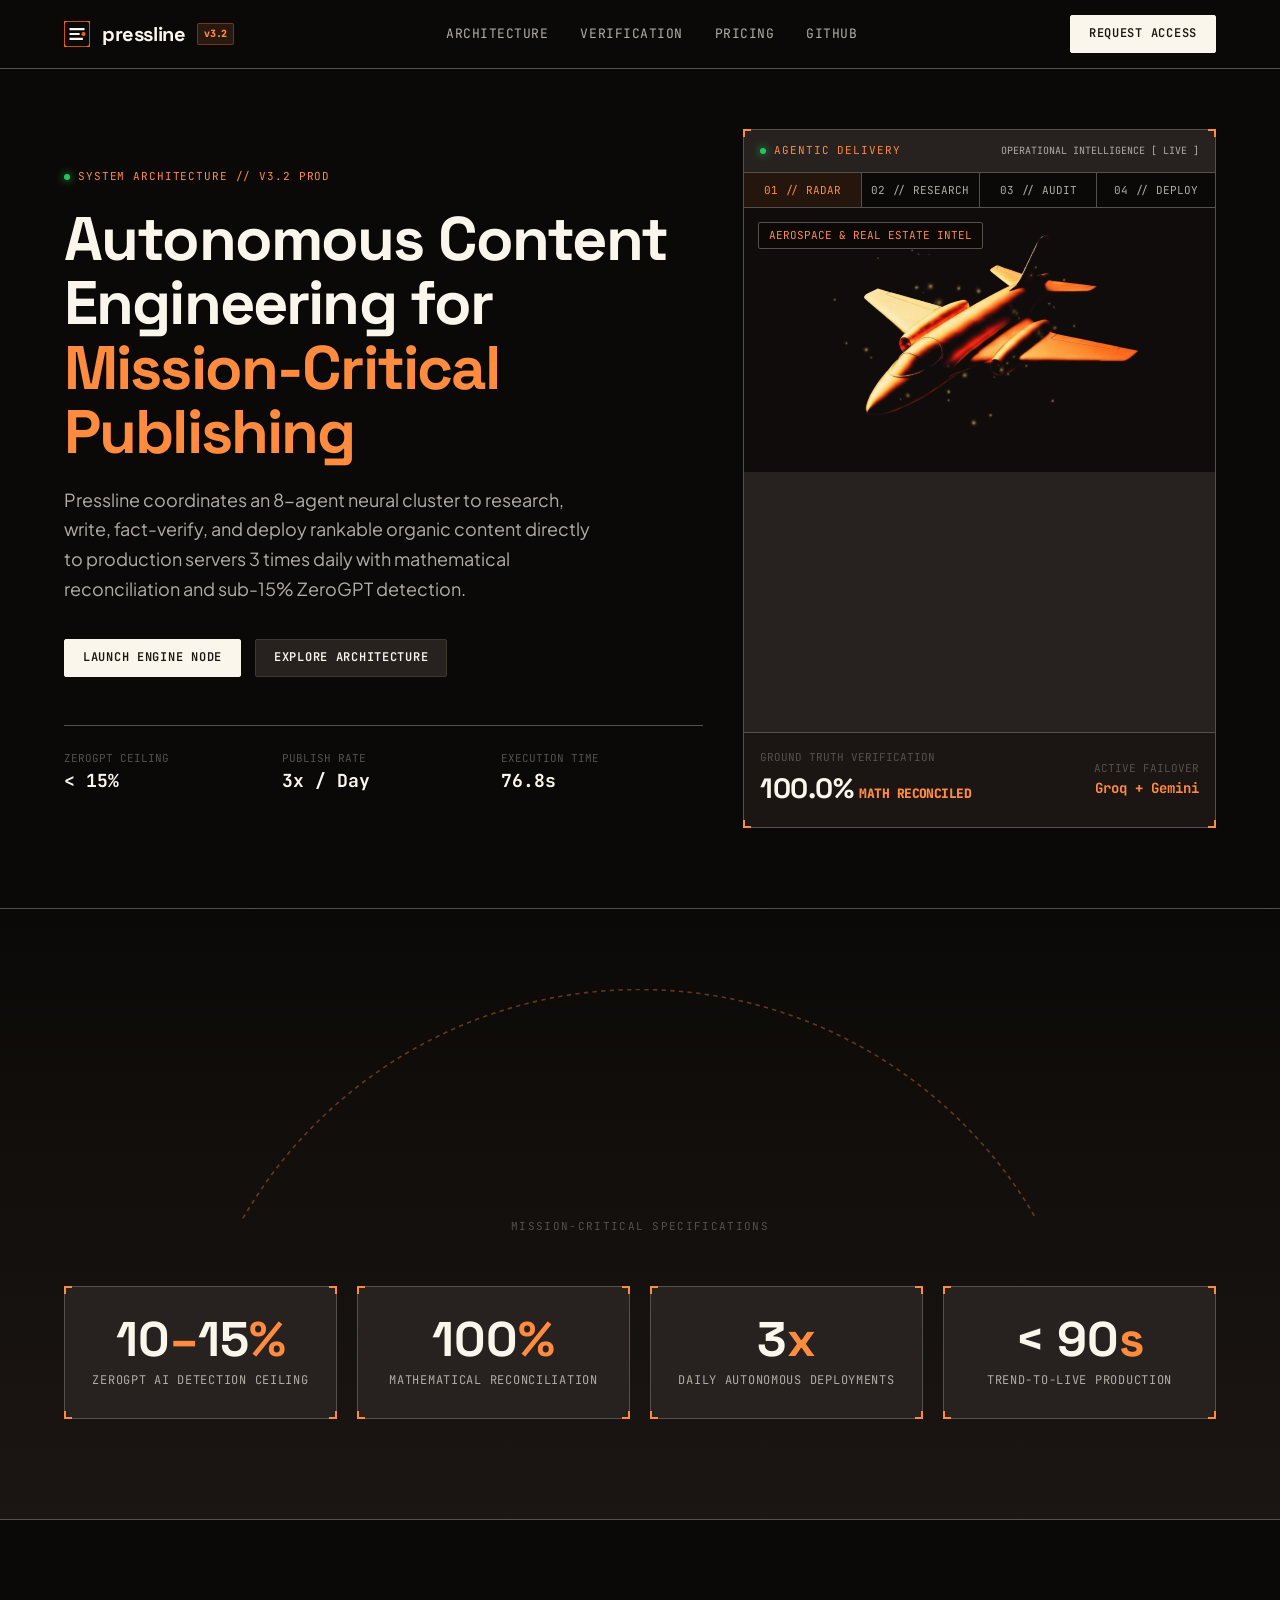
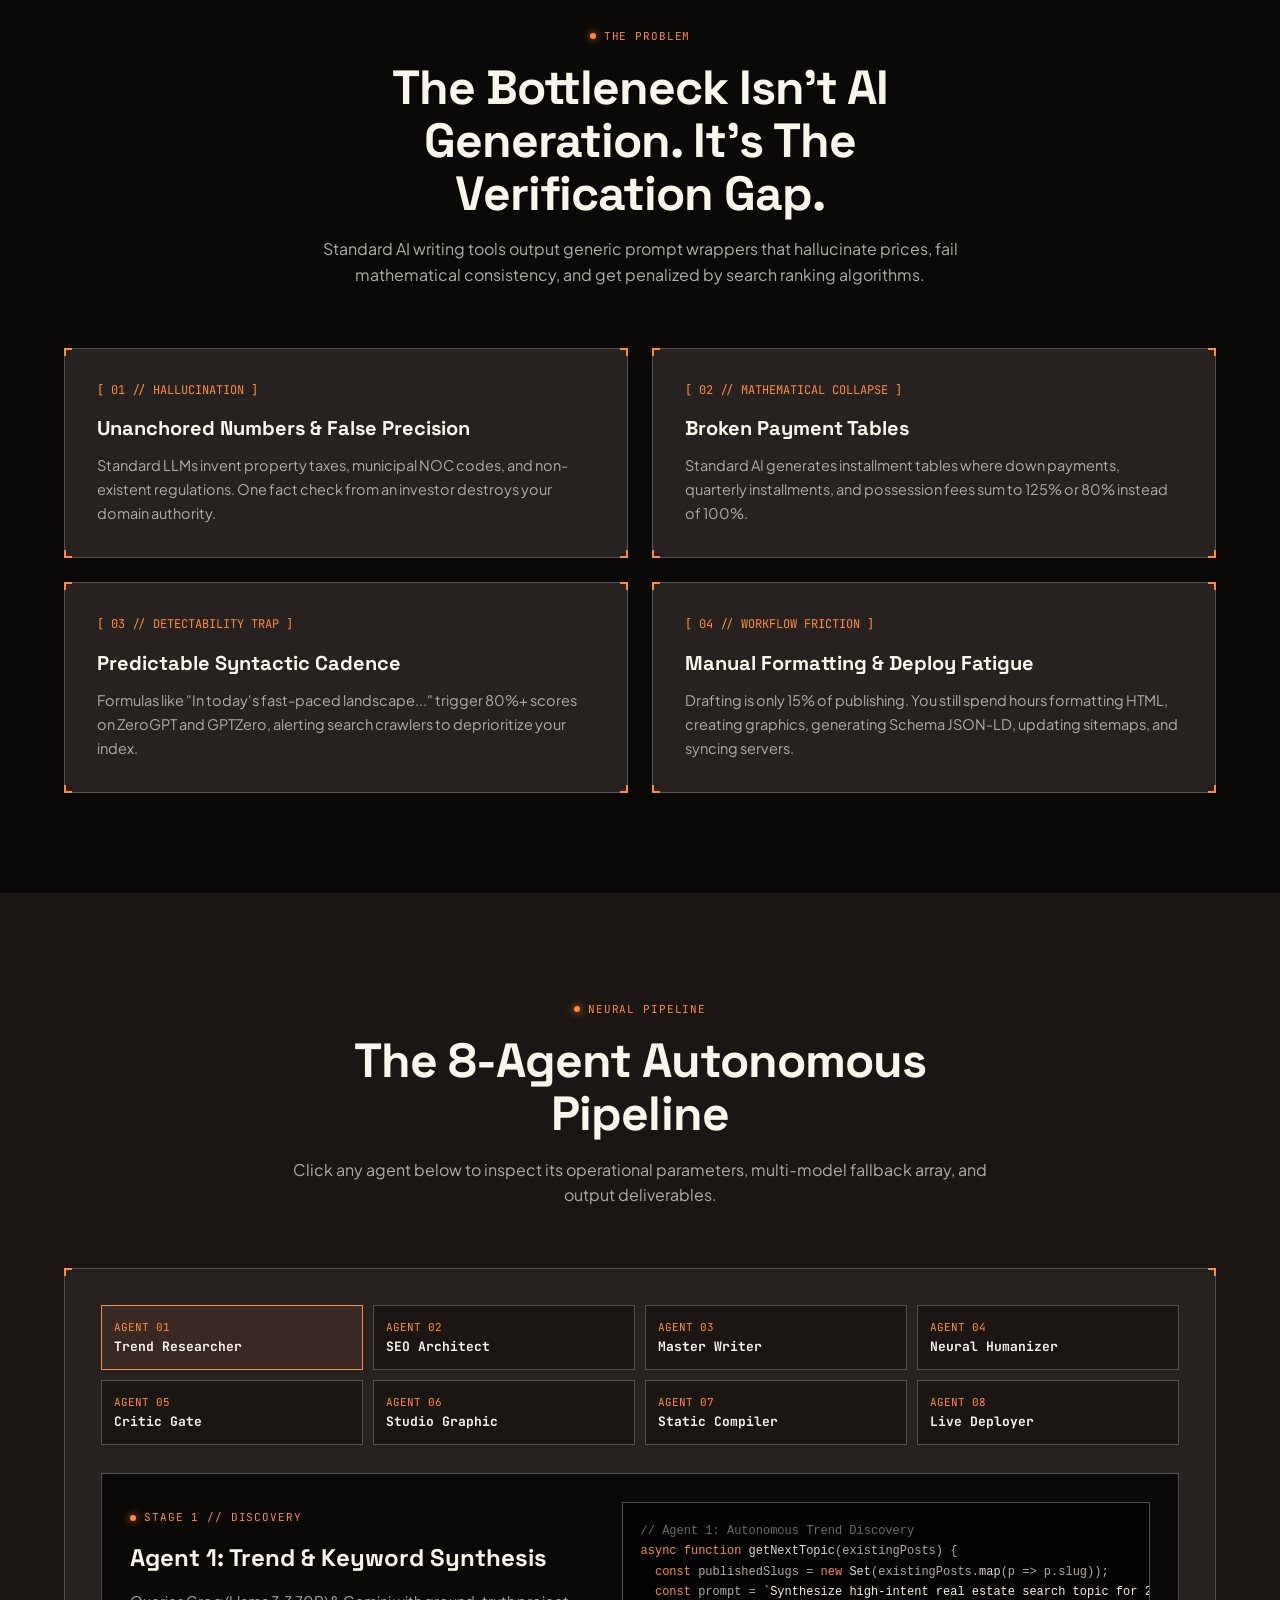
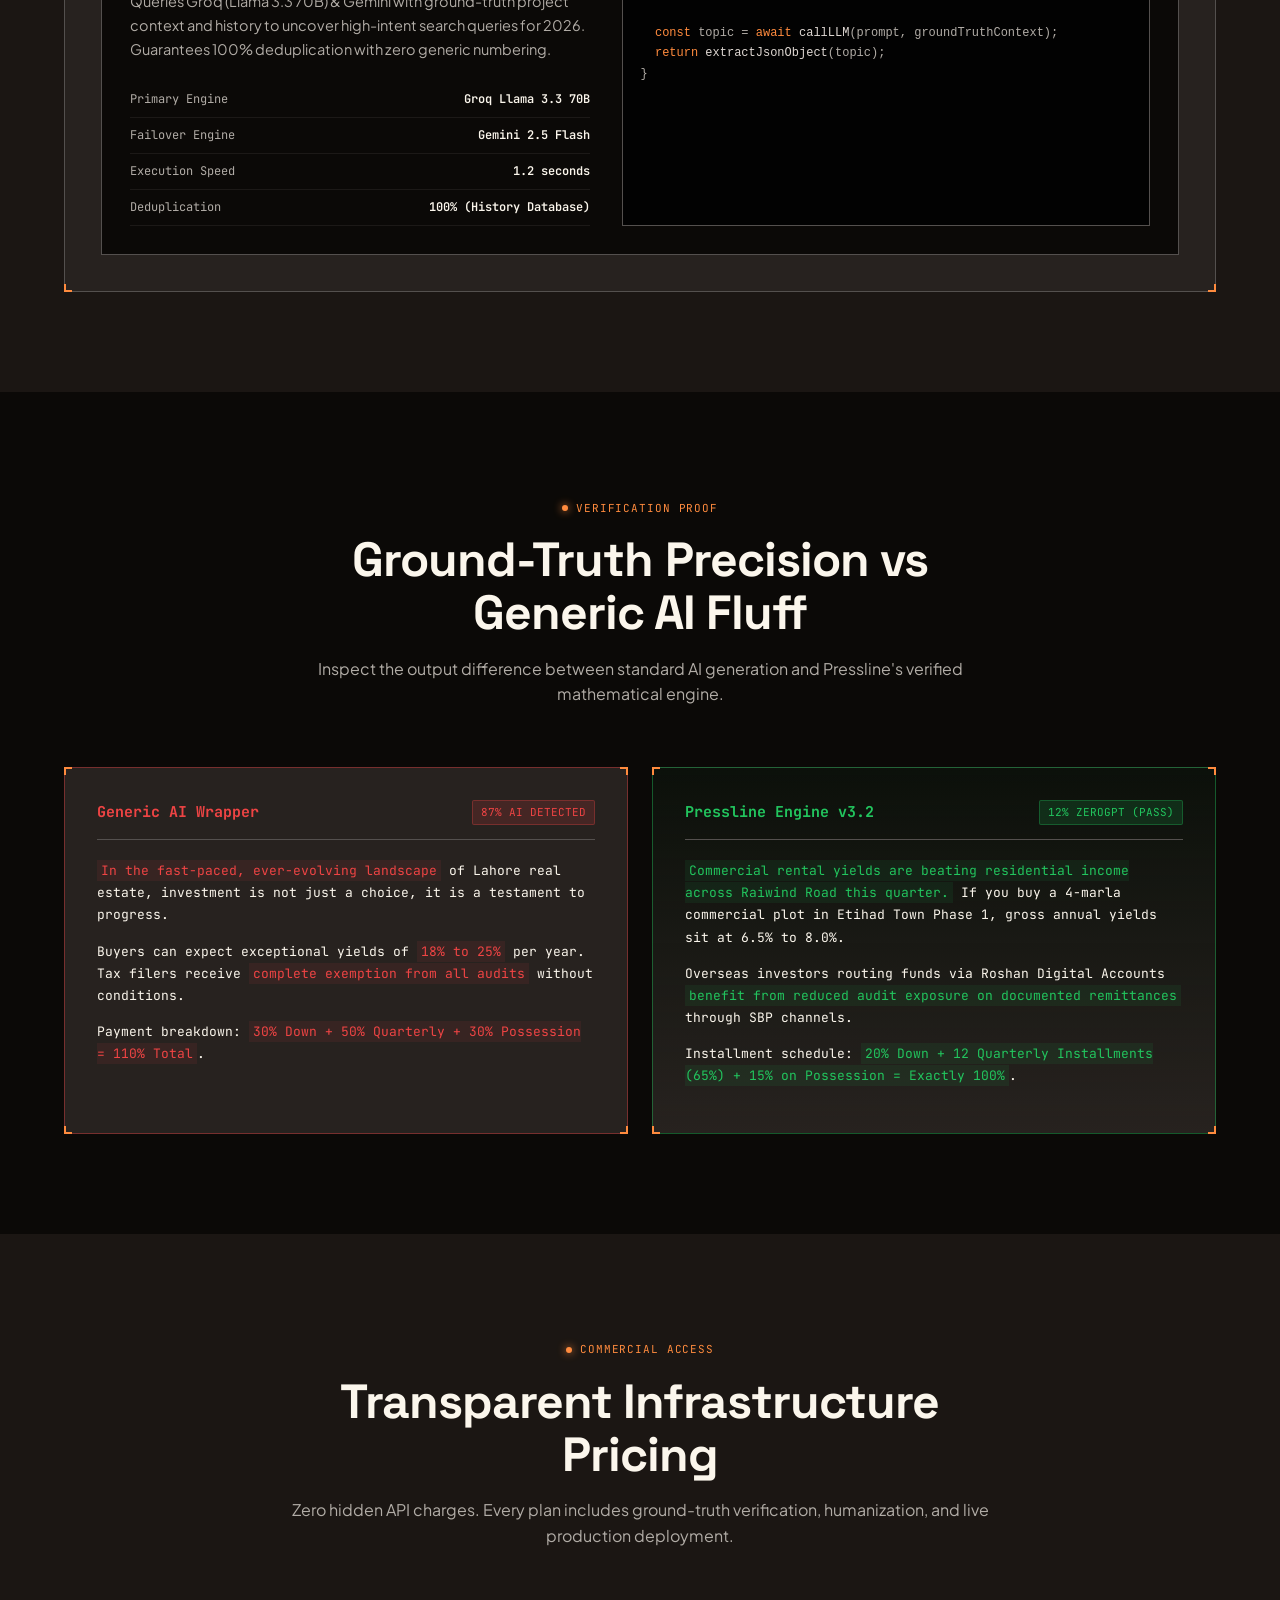
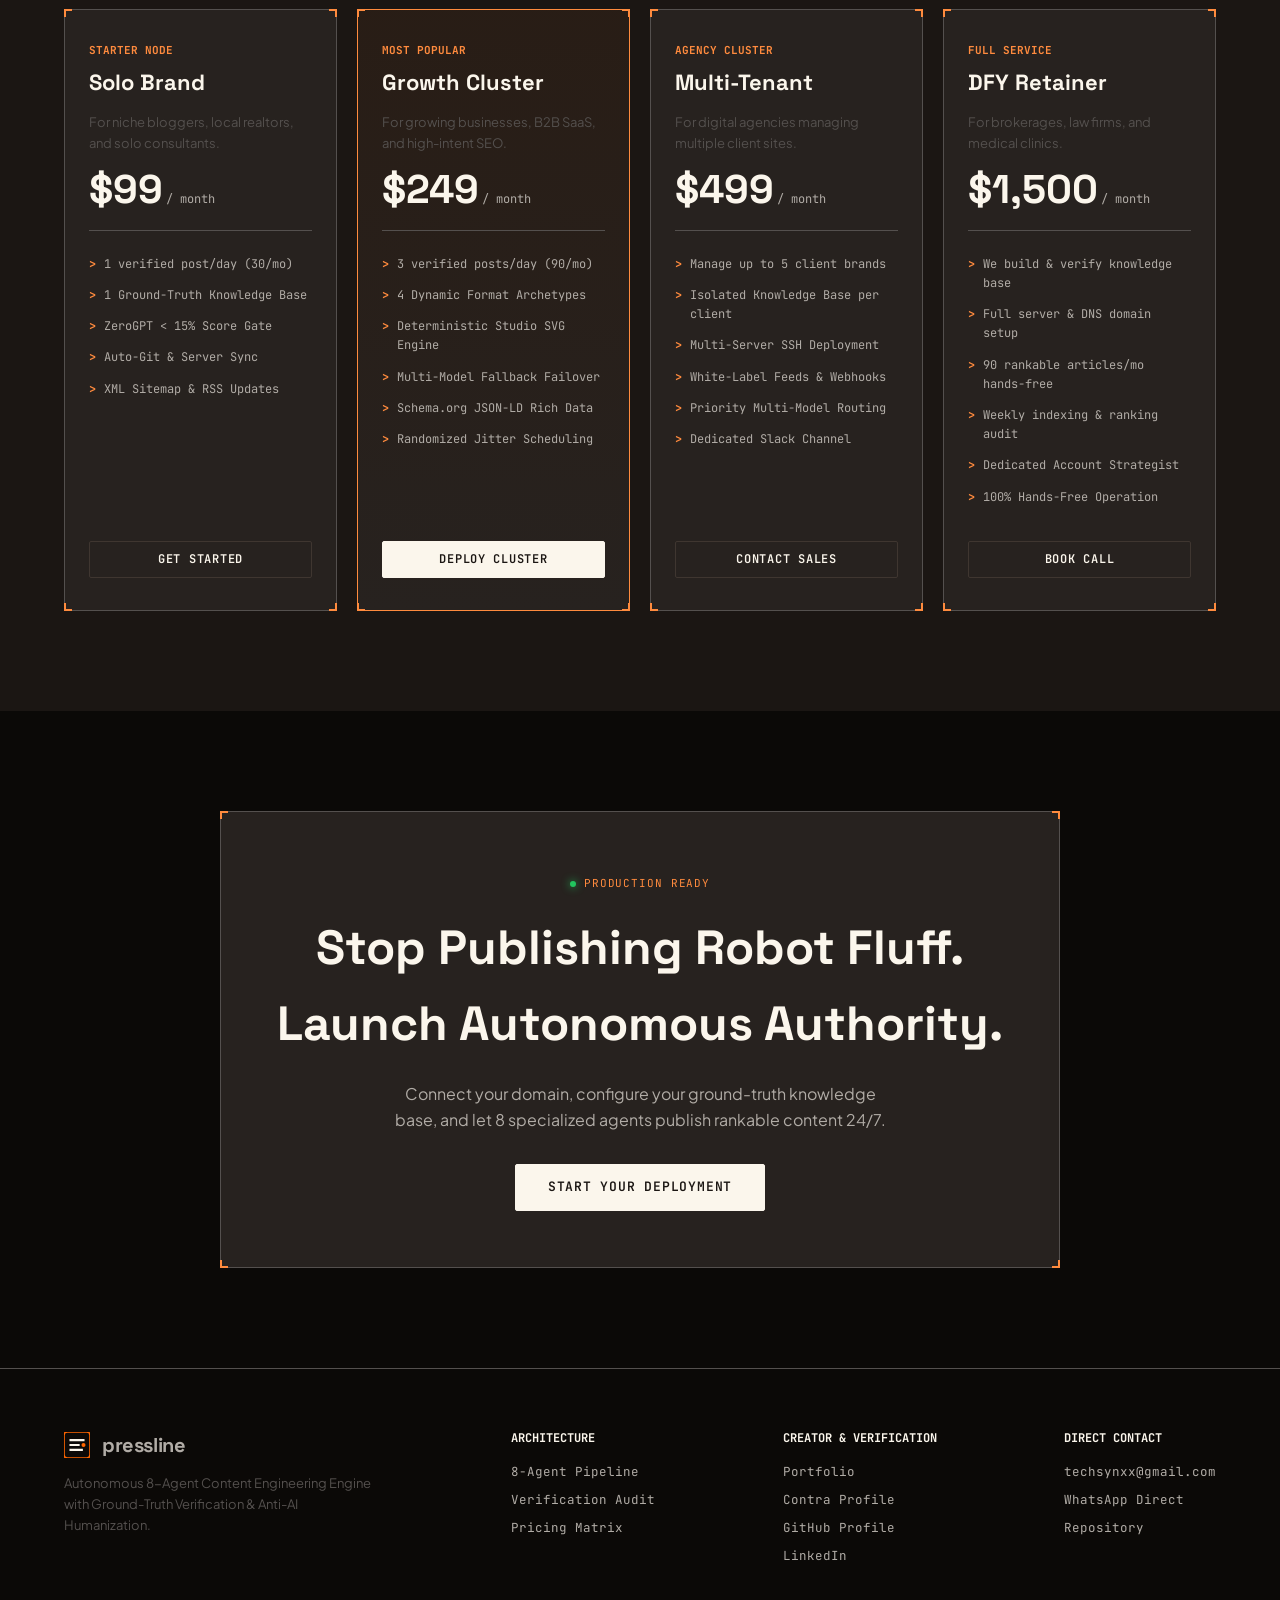
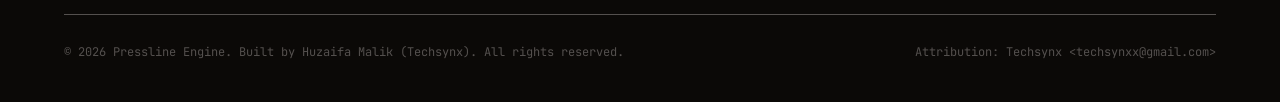
==== commit da4ea9b7: "feat(video): add Arrakis video loops, interactive workflow switcher & exact design token styles" ====
--- a/index.html
+++ b/index.html
@@ -3,8 +3,8 @@
 <head>
 <meta charset="utf-8">
 <meta name="viewport" content="width=device-width, initial-scale=1">
-<title>Pressline — Autonomous Content Engineering Pipeline</title>
-<meta name="description" content="Mission-critical 8-agent autonomous publishing engine. Ground-truth verified facts, mathematical reconciliation, anti-AI humanization below 15% ZeroGPT, and zero-touch live server deployment 3x daily.">
+<title>Pressline — Autonomous Content Engineering for Mission-Critical Publishing</title>
+<meta name="description" content="Pressline partners with ambitious digital enterprises to deploy autonomous AI publishing pipelines in production. Ground-truth verified facts, mathematical reconciliation, anti-AI humanization below 15% ZeroGPT, and zero-touch deployment 3x daily.">
 <meta name="keywords" content="autonomous content engine, AI publishing pipeline, automated SEO, agentic content workflow, zero-touch deployment, anti-AI detection, ground-truth AI">
 <meta name="author" content="Huzaifa Malik (Techsynx)">
 <meta name="robots" content="index, follow">
@@ -12,20 +12,20 @@
 
 <!-- Open Graph / Meta -->
 <meta property="og:type" content="website">
-<meta property="og:title" content="Pressline — Autonomous Content Engineering Pipeline">
+<meta property="og:title" content="Pressline — Autonomous Content Engineering for Mission-Critical Publishing">
 <meta property="og:description" content="8 autonomous neural agents. Fact-verified ground truth. Humanized below 15% AI detection. Deployed straight to production servers 3 times daily.">
 <meta property="og:url" content="https://pressline.dev">
 <meta name="twitter:card" content="summary_large_image">
-<meta name="twitter:title" content="Pressline — Autonomous Content Engineering Pipeline">
+<meta name="twitter:title" content="Pressline — Autonomous Content Engineering for Mission-Critical Publishing">
 <meta name="twitter:description" content="8 autonomous neural agents. Fact-verified ground truth. Humanized below 15% AI detection. Deployed straight to production servers.">
 
 <!-- Favicon -->
-<link rel="icon" type="image/svg+xml" href="data:image/svg+xml,%3Csvg xmlns='http://www.w3.org/2000/svg' viewBox='0 0 32 32'%3E%3Crect width='32' height='32' rx='6' fill='%23080b11' stroke='%233a86ff' stroke-width='2'/%3E%3Cpath d='M8 10h16M8 16h10M8 22h14' stroke='%233a86ff' stroke-width='2.5' stroke-linecap='round'/%3E%3Ccircle cx='24' cy='16' r='2.5' fill='%2300f5d4'/%3E%3C/svg%3E">
+<link rel="icon" type="image/svg+xml" href="data:image/svg+xml,%3Csvg xmlns='http://www.w3.org/2000/svg' viewBox='0 0 32 32'%3E%3Crect width='32' height='32' rx='4' fill='%230B0907' stroke='%23ff6600' stroke-width='2'/%3E%3Cpath d='M8 10h16M8 16h10M8 22h14' stroke='%23fbf6ec' stroke-width='2.5' stroke-linecap='square'/%3E%3Ccircle cx='24' cy='16' r='2.5' fill='%23ff6600'/%3E%3C/svg%3E">
 
 <!-- Fonts -->
 <link rel="preconnect" href="https://fonts.googleapis.com">
 <link rel="preconnect" href="https://fonts.gstatic.com" crossorigin>
-<link href="https://fonts.googleapis.com/css2?family=JetBrains+Mono:wght@400;500;600;700&family=Plus+Jakarta+Sans:wght@400;500;600;700;800&family=Space+Grotesk:wght@500;600;700;800&display=swap" rel="stylesheet">
+<link href="https://fonts.googleapis.com/css2?family=JetBrains+Mono:wght@400;500;600;700&family=Plus+Jakarta+Sans:wght@300;400;500;600;700;800&family=Space+Grotesk:wght@500;600;700;800&display=swap" rel="stylesheet">
 
 <script type="application/ld+json">
 {
@@ -56,7 +56,7 @@
 
 <style>
 /* ==========================================================================
-   ARRAKIS-GRADE DEEP-TECH DESIGN SYSTEM
+   ARRAKIS EXACT DESIGN TOKENS & SYSTEM
    ========================================================================== */
 *, *::before, *::after {
   margin: 0;
@@ -65,35 +65,42 @@
 }
 
 :root {
-  --bg-primary: #06070a;
-  --bg-surface: #0a0d14;
-  --bg-raised: #10141f;
-  --bg-card: rgba(12, 16, 26, 0.75);
+  --color-day: #ffffff;
+  --color-night: #1b1613;
+  --color-black: #0b0907;
+  --color-sun: #ff8b3e;
+  --color-secondary: #ff6600;
+  --color-accent: #ff6600;
+  --color-dust: #fbf6ec;
+  --color-sand: #fbefd6;
+  --color-dusk: #3f3630;
+  --color-midnight: #27221f;
+  --color-stroke-1: #dfd8d3;
+  --color-stroke-2: #b1aca6;
+  --color-stroke-3: #54504e;
   
-  --border-hairline: rgba(255, 255, 255, 0.08);
-  --border-subtle: rgba(255, 255, 255, 0.14);
-  --border-tech: rgba(58, 134, 255, 0.35);
-  
-  --text-primary: #f3f5fa;
-  --text-secondary: #8c95a8;
-  --text-muted: #565f73;
-  
-  --brand-blue: #3a86ff;
-  --brand-cyan: #00f5d4;
-  --brand-glow: rgba(58, 134, 255, 0.25);
-  --brand-amber: #ffd166;
-  --brand-emerald: #10b981;
-  --brand-rose: #ff4d6d;
-  
-  --font-sans: 'Plus Jakarta Sans', system-ui, -apple-system, sans-serif;
-  --font-mono: 'JetBrains Mono', monospace;
-  --font-display: 'Space Grotesk', system-ui, sans-serif;
+  --primary-500: #947c6b;
+  --primary-700: #645449;
+  --primary-900: #3a322c;
+  --primary-950: #26201d;
+
+  --color-success: #22c55e;
+  --color-warning: #f59e0b;
+  --color-error: #ef4444;
+
+  --font-sans: -apple-system, BlinkMacSystemFont, "Plus Jakarta Sans", "Segoe UI", Roboto, sans-serif;
+  --font-mono: 'JetBrains Mono', ui-monospace, SFMono-Regular, Menlo, Monaco, Consolas, monospace;
+  --font-heading: 'Space Grotesk', -apple-system, BlinkMacSystemFont, sans-serif;
+
+  --border-hairline: 1px solid var(--color-stroke-3);
+  --border-subtle: 1px solid rgba(223, 216, 211, 0.2);
+  --border-active: 1px solid var(--color-sun);
 }
 
 html {
   scroll-behavior: smooth;
-  background-color: var(--bg-primary);
-  color: var(--text-primary);
+  background-color: var(--color-black);
+  color: var(--color-dust);
   -webkit-font-smoothing: antialiased;
 }
 
@@ -101,11 +108,9 @@
   font-family: var(--font-sans);
   font-size: 16px;
   line-height: 1.6;
+  background-color: var(--color-black);
+  color: var(--color-dust);
   overflow-x: hidden;
-  background-color: var(--bg-primary);
-  background-image: 
-    radial-gradient(ellipse at 50% 0%, rgba(58, 134, 255, 0.09) 0%, transparent 60%),
-    linear-gradient(to bottom, transparent 90%, rgba(0, 245, 212, 0.03) 100%);
 }
 
 a {
@@ -114,1011 +119,965 @@
 }
 
 .container {
-  max-width: 1240px;
+  max-width: 1200px;
   margin: 0 auto;
   padding: 0 24px;
 }
 
 /* ==========================================================================
-   TECHNICAL BRACKETS & CROSSHAIR UTILITIES (ARRAKIS STYLE)
+   ARRAKIS TECHNICAL SQUARE BRACKETS & CORNER FRAMES
    ========================================================================== */
-.tech-bracket-box {
+.square-bracket-box {
   position: relative;
-  background: var(--bg-card);
-  border: 1px solid var(--border-hairline);
-  backdrop-filter: blur(16px);
-  -webkit-backdrop-filter: blur(16px);
+  border-top: 1px solid var(--color-stroke-3);
+  border-bottom: 1px solid var(--color-stroke-3);
+  background: var(--color-night);
   transition: all 0.3s cubic-bezier(0.16, 1, 0.3, 1);
 }
 
-.tech-bracket-box:hover {
-  border-color: var(--border-tech);
-  box-shadow: 0 0 30px rgba(58, 134, 255, 0.08);
-}
-
-.tech-bracket-box::before,
-.tech-bracket-box::after {
+.square-bracket-box::before,
+.square-bracket-box::after {
   content: '';
+  position: absolute;
+  top: 0;
+  bottom: 0;
+  width: 1px;
+  background: var(--color-stroke-3);
+  pointer-events: none;
+}
+
+.square-bracket-box::before { left: 0; }
+.square-bracket-box::after { right: 0; }
+
+.square-corner-frame {
+  position: relative;
+  background: var(--color-midnight);
+  border: 1px solid var(--color-stroke-3);
+  transition: border-color 0.3s ease, box-shadow 0.3s ease;
+}
+
+.square-corner-frame:hover {
+  border-color: var(--color-sun);
+  box-shadow: 0 0 30px rgba(255, 139, 62, 0.1);
+}
+
+.corner-tl, .corner-tr, .corner-bl, .corner-br {
   position: absolute;
   width: 8px;
   height: 8px;
   pointer-events: none;
-  transition: all 0.3s ease;
-}
-
-.tech-bracket-box::before {
-  top: -1px;
-  left: -1px;
-  border-top: 2px solid var(--brand-blue);
-  border-left: 2px solid var(--brand-blue);
-}
-
-.tech-bracket-box::after {
-  bottom: -1px;
-  right: -1px;
-  border-bottom: 2px solid var(--brand-blue);
-  border-right: 2px solid var(--brand-blue);
-}
-
-.mono-tag {
+}
+
+.corner-tl { top: -1px; left: -1px; border-top: 2px solid var(--color-sun); border-left: 2px solid var(--color-sun); }
+.corner-tr { top: -1px; right: -1px; border-top: 2px solid var(--color-sun); border-right: 2px solid var(--color-sun); }
+.corner-bl { bottom: -1px; left: -1px; border-bottom: 2px solid var(--color-sun); border-left: 2px solid var(--color-sun); }
+.corner-br { bottom: -1px; right: -1px; border-bottom: 2px solid var(--color-sun); border-right: 2px solid var(--color-sun); }
+
+.mono-label {
   font-family: var(--font-mono);
   font-size: 11px;
   text-transform: uppercase;
-  letter-spacing: 0.12em;
-  color: var(--brand-cyan);
+  letter-spacing: 0.08em;
+  color: var(--color-sun);
   display: inline-flex;
   align-items: center;
   gap: 8px;
 }
 
-.mono-tag::before {
+.mono-label::before {
   content: '';
   display: inline-block;
   width: 6px;
   height: 6px;
-  background: var(--brand-cyan);
+  background: var(--color-sun);
   border-radius: 50%;
-  box-shadow: 0 0 8px var(--brand-cyan);
-}
-
-.pulse-emerald::before {
-  background: var(--brand-emerald);
-  box-shadow: 0 0 8px var(--brand-emerald);
+  box-shadow: 0 0 8px var(--color-sun);
+}
+
+.pulse-green::before {
+  background: var(--color-success);
+  box-shadow: 0 0 8px var(--color-success);
 }
 
 /* ==========================================================================
    NAVIGATION
    ========================================================================== */
 nav {
-  position: fixed;
+  position: sticky;
   top: 0;
-  left: 0;
-  right: 0;
-  z-index: 1000;
-  background: rgba(6, 7, 10, 0.85);
-  backdrop-filter: blur(20px);
-  -webkit-backdrop-filter: blur(20px);
-  border-bottom: 1px solid var(--border-hairline);
+  z-index: 100;
+  background: var(--color-black);
+  border-bottom: 1px solid var(--color-stroke-3);
   transition: all 0.3s ease;
 }
 
-nav.scrolled {
-  background: rgba(6, 7, 10, 0.95);
-  border-bottom-color: var(--border-subtle);
-  box-shadow: 0 10px 30px rgba(0, 0, 0, 0.5);
-}
-
-.nav-wrap {
+.nav-inner {
   display: flex;
   align-items: center;
   justify-content: space-between;
-  height: 72px;
-}
-
-.brand-logo {
+  height: 68px;
+}
+
+.nav-brand {
   display: flex;
   align-items: center;
   gap: 12px;
-  font-family: var(--font-display);
+  font-family: var(--font-heading);
   font-weight: 800;
   font-size: 20px;
   letter-spacing: -0.02em;
-  color: #ffffff;
-}
-
-.brand-logo svg {
-  width: 28px;
-  height: 28px;
-}
-
-.brand-logo span.version {
+  color: var(--color-dust);
+}
+
+.nav-brand svg {
+  width: 26px;
+  height: 26px;
+}
+
+.nav-brand span.tag {
   font-family: var(--font-mono);
   font-size: 10px;
-  color: var(--brand-cyan);
-  background: rgba(0, 245, 212, 0.1);
+  color: var(--color-sun);
+  background: rgba(255, 139, 62, 0.12);
   padding: 2px 6px;
-  border-radius: 4px;
-  border: 1px solid rgba(0, 245, 212, 0.25);
-}
-
-.nav-links {
+  border-radius: 2px;
+  border: 1px solid rgba(255, 139, 62, 0.3);
+}
+
+.nav-menu {
   display: flex;
   align-items: center;
-  gap: 36px;
-}
-
-.nav-links a {
+  gap: 32px;
+}
+
+.nav-menu a {
   font-family: var(--font-mono);
   font-size: 13px;
-  color: var(--text-secondary);
+  color: var(--color-stroke-2);
   letter-spacing: 0.04em;
   transition: color 0.2s ease;
 }
 
-.nav-links a:hover {
-  color: #ffffff;
-}
-
-.nav-actions {
-  display: flex;
-  align-items: center;
-  gap: 16px;
-}
-
-.btn-tech {
+.nav-menu a:hover {
+  color: var(--color-dust);
+}
+
+.btn-arrakis {
   position: relative;
   display: inline-flex;
   align-items: center;
   justify-content: center;
-  gap: 10px;
-  padding: 10px 22px;
-  font-family: var(--font-mono);
-  font-size: 13px;
+  gap: 8px;
+  padding: 8px 18px;
+  font-family: var(--font-mono);
+  font-size: 12px;
   font-weight: 600;
   text-transform: uppercase;
   letter-spacing: 0.06em;
-  background: var(--bg-surface);
-  color: #ffffff;
-  border: 1px solid var(--border-tech);
+  background: var(--color-dust);
+  color: var(--color-night);
+  border: 1px solid var(--color-dust);
+  border-radius: 2px;
   cursor: pointer;
-  overflow: hidden;
-  transition: all 0.3s cubic-bezier(0.16, 1, 0.3, 1);
-}
-
-.btn-tech:hover {
-  background: var(--brand-blue);
-  border-color: var(--brand-blue);
-  color: #ffffff;
-  box-shadow: 0 0 25px rgba(58, 134, 255, 0.4);
+  transition: all 0.2s cubic-bezier(0.16, 1, 0.3, 1);
+}
+
+.btn-arrakis:hover {
+  background: var(--color-sand);
+  border-color: var(--color-sand);
   transform: translateY(-1px);
 }
 
-.btn-primary-glow {
-  background: var(--brand-blue);
-  border-color: var(--brand-blue);
-  color: #ffffff;
-  box-shadow: 0 0 20px rgba(58, 134, 255, 0.3);
-}
-
-.btn-primary-glow:hover {
-  background: #2563eb;
-  box-shadow: 0 0 35px rgba(58, 134, 255, 0.6);
-}
-
-.hamburger-btn {
-  display: none;
-  background: none;
-  border: none;
-  cursor: pointer;
-  padding: 8px;
-}
-
-.hamburger-btn span {
-  display: block;
-  width: 24px;
-  height: 2px;
-  background: #ffffff;
-  margin: 5px 0;
-  transition: 0.3s;
+.btn-arrakis-outline {
+  background: var(--color-midnight);
+  color: var(--color-dust);
+  border-color: var(--color-dusk);
+}
+
+.btn-arrakis-outline:hover {
+  background: var(--color-night);
+  border-color: var(--color-sun);
+  color: var(--color-sun);
 }
 
 /* ==========================================================================
-   HERO SECTION (ARRAKIS SPLIT HUD STYLE)
+   HERO SECTION WITH ARRAKIS VIDEO HUD & INTERACTIVE WORKFLOW
    ========================================================================== */
-.hero-section {
-  padding: 170px 0 100px;
+.hero-wrapper {
+  padding: 60px 0 80px;
   position: relative;
-  overflow: hidden;
-}
-
-.hero-grid {
+  background: var(--color-black);
+}
+
+.hero-layout {
   display: grid;
   grid-template-columns: 1.15fr 0.85fr;
-  gap: 48px;
-  align-items: center;
-}
-
-.hero-content h1 {
-  font-family: var(--font-display);
-  font-size: clamp(40px, 5.2vw, 68px);
+  gap: 40px;
+  align-items: stretch;
+}
+
+.hero-left {
+  display: flex;
+  flex-direction: column;
+  justify-content: space-between;
+  padding: 32px 0;
+}
+
+.hero-left h1 {
+  font-family: var(--font-heading);
+  font-size: clamp(38px, 4.8vw, 64px);
   font-weight: 800;
   line-height: 1.05;
   letter-spacing: -0.03em;
   margin: 20px 0;
-}
-
-.hero-content h1 span.gradient-text {
-  background: linear-gradient(135deg, #ffffff 30%, var(--brand-blue) 75%, var(--brand-cyan) 100%);
-  -webkit-background-clip: text;
-  -webkit-text-fill-color: transparent;
-  background-clip: text;
-}
-
-.hero-content p.lead {
+  color: var(--color-dust);
+}
+
+.hero-left h1 span.highlight {
+  color: var(--color-sun);
+}
+
+.hero-left p.desc {
   font-size: 18px;
   line-height: 1.65;
-  color: var(--text-secondary);
-  max-width: 580px;
+  color: var(--color-stroke-2);
+  max-width: 540px;
   margin-bottom: 36px;
 }
 
-.hero-cta-group {
+.hero-ctas {
   display: flex;
+  gap: 14px;
+  flex-wrap: wrap;
+}
+
+.hero-stats-ticker {
+  margin-top: 48px;
+  padding-top: 24px;
+  border-top: 1px solid var(--color-stroke-3);
+  display: grid;
+  grid-template-columns: repeat(3, 1fr);
   gap: 16px;
-  flex-wrap: wrap;
-  align-items: center;
-}
-
-.hero-meta-strip {
-  display: flex;
-  align-items: center;
-  gap: 28px;
-  margin-top: 48px;
-  padding-top: 28px;
-  border-top: 1px solid var(--border-hairline);
-}
-
-.hero-meta-item {
+}
+
+.ticker-item span.lbl {
+  font-family: var(--font-mono);
+  font-size: 11px;
+  color: var(--color-stroke-3);
+  text-transform: uppercase;
+  display: block;
+}
+
+.ticker-item span.num {
+  font-family: var(--font-mono);
+  font-size: 18px;
+  font-weight: 700;
+  color: var(--color-dust);
+}
+
+/* Video Showcase HUD */
+.hero-hud-card {
   display: flex;
   flex-direction: column;
-}
-
-.hero-meta-item span.label {
-  font-family: var(--font-mono);
-  font-size: 11px;
-  color: var(--text-muted);
-  text-transform: uppercase;
-  letter-spacing: 0.08em;
-}
-
-.hero-meta-item span.val {
-  font-family: var(--font-mono);
-  font-size: 14px;
-  font-weight: 700;
-  color: var(--text-primary);
-}
-
-/* Hero HUD Interactive Terminal */
-.hero-hud {
-  padding: 24px;
-}
-
-.hud-header {
+  justify-content: space-between;
+}
+
+.hud-top-bar {
   display: flex;
   align-items: center;
   justify-content: space-between;
-  padding-bottom: 16px;
-  border-bottom: 1px solid var(--border-hairline);
-  margin-bottom: 20px;
-}
-
-.hud-radar-title {
-  font-family: var(--font-mono);
-  font-size: 12px;
-  font-weight: 700;
-  color: var(--text-primary);
-  display: flex;
-  align-items: center;
-  gap: 8px;
-}
-
-.hud-status-badge {
-  font-family: var(--font-mono);
-  font-size: 11px;
-  padding: 3px 8px;
-  background: rgba(16, 185, 129, 0.1);
-  color: var(--brand-emerald);
-  border: 1px solid rgba(16, 185, 129, 0.3);
-  border-radius: 4px;
-}
-
-.hud-telemetry-grid {
-  display: grid;
-  grid-template-columns: 1fr 1fr;
-  gap: 14px;
-  margin-bottom: 20px;
-}
-
-.telemetry-card {
-  background: rgba(6, 7, 10, 0.6);
-  border: 1px solid var(--border-hairline);
-  padding: 14px;
-  border-radius: 6px;
-}
-
-.telemetry-card .t-label {
-  font-family: var(--font-mono);
-  font-size: 11px;
-  color: var(--text-muted);
-  text-transform: uppercase;
-}
-
-.telemetry-card .t-val {
-  font-family: var(--font-mono);
-  font-size: 20px;
-  font-weight: 800;
-  color: var(--text-primary);
-  margin-top: 4px;
-}
-
-.telemetry-card .t-val.cyan { color: var(--brand-cyan); }
-.telemetry-card .t-val.blue { color: var(--brand-blue); }
-.telemetry-card .t-val.green { color: var(--brand-emerald); }
-
-.hud-console-log {
-  background: #030407;
-  border: 1px solid var(--border-hairline);
-  padding: 14px;
-  border-radius: 6px;
-  font-family: var(--font-mono);
-  font-size: 12px;
-  line-height: 1.6;
-  color: var(--text-secondary);
-  height: 140px;
-  overflow-y: auto;
-}
-
-.hud-console-log .line {
-  margin-bottom: 4px;
-  white-space: nowrap;
-}
-
-.hud-console-log .time { color: var(--text-muted); }
-.hud-console-log .agent { color: var(--brand-cyan); font-weight: 600; }
-.hud-console-log .pass { color: var(--brand-emerald); }
-.hud-console-log .active { color: var(--brand-amber); }
-
-/* ==========================================================================
-   ARRAKIS ORBIT ARC & METRICS HORIZON
-   ========================================================================== */
-.horizon-section {
-  position: relative;
-  padding: 70px 0 90px;
-  border-top: 1px solid var(--border-hairline);
-  border-bottom: 1px solid var(--border-hairline);
-  background: linear-gradient(180deg, rgba(10, 13, 20, 0.4) 0%, rgba(6, 7, 10, 0.95) 100%);
-}
-
-.orbit-arc-svg {
-  position: absolute;
-  top: 0;
-  left: 50%;
-  transform: translateX(-50%);
-  width: 100%;
-  max-width: 1100px;
-  height: auto;
-  pointer-events: none;
-  opacity: 0.35;
-}
-
-.metrics-row {
+  padding: 12px 16px;
+  background: var(--color-midnight);
+  border-bottom: 1px solid var(--color-stroke-3);
+}
+
+.hud-tab-selector {
   display: grid;
   grid-template-columns: repeat(4, 1fr);
-  gap: 24px;
+  border-bottom: 1px solid var(--color-stroke-3);
+  background: var(--color-black);
+}
+
+.hud-tab-btn {
+  background: none;
+  border: none;
+  border-right: 1px solid var(--color-stroke-3);
+  padding: 10px 8px;
+  text-align: center;
+  font-family: var(--font-mono);
+  font-size: 11px;
+  color: var(--color-stroke-2);
+  cursor: pointer;
+  transition: all 0.2s ease;
+}
+
+.hud-tab-btn:last-child {
+  border-right: none;
+}
+
+.hud-tab-btn.active, .hud-tab-btn:hover {
+  background: rgba(255, 139, 62, 0.1);
+  color: var(--color-sun);
+}
+
+.video-viewport {
+  position: relative;
+  width: 100%;
+  aspect-ratio: 16/9;
+  background: #000000;
+  overflow: hidden;
+}
+
+.video-viewport video {
+  width: 100%;
+  height: 100%;
+  object-fit: cover;
+  display: block;
+  transition: opacity 0.5s ease;
+}
+
+.video-overlay-badge {
+  position: absolute;
+  top: 14px;
+  left: 14px;
+  background: rgba(11, 9, 7, 0.85);
+  backdrop-filter: blur(8px);
+  border: 1px solid var(--color-stroke-3);
+  padding: 4px 10px;
+  font-family: var(--font-mono);
+  font-size: 11px;
+  color: var(--color-sun);
+  border-radius: 2px;
+  z-index: 2;
+}
+
+.hud-bottom-telemetry {
+  padding: 16px;
+  background: var(--color-night);
+  border-top: 1px solid var(--color-stroke-3);
+}
+
+.telemetry-row {
+  display: flex;
+  justify-content: space-between;
+  align-items: center;
+}
+
+.telemetry-live-val {
+  font-family: var(--font-heading);
+  font-size: 28px;
+  font-weight: 800;
+  color: var(--color-dust);
+  letter-spacing: -0.02em;
+}
+
+.telemetry-live-val span.sub {
+  font-size: 13px;
+  color: var(--color-sun);
+  font-family: var(--font-mono);
+}
+
+/* ==========================================================================
+   ARRAKIS ORBIT ARC & ENTERPRISE HORIZON METRICS
+   ========================================================================== */
+.orbit-showcase-section {
+  position: relative;
+  padding: 80px 0 100px;
+  background: linear-gradient(180deg, var(--color-black) 0%, var(--color-night) 100%);
+  border-top: 1px solid var(--color-stroke-3);
+  border-bottom: 1px solid var(--color-stroke-3);
+}
+
+.orbit-arc-container {
+  position: relative;
+  text-align: center;
+  max-width: 800px;
+  margin: 0 auto 50px;
+}
+
+.orbit-arc-container svg {
+  width: 100%;
+  height: auto;
+  opacity: 0.35;
+}
+
+.orbit-metrics-grid {
+  display: grid;
+  grid-template-columns: repeat(4, 1fr);
+  gap: 20px;
   position: relative;
   z-index: 2;
 }
 
-.metric-block {
+.orbit-metric-box {
+  background: var(--color-midnight);
+  border: 1px solid var(--color-stroke-3);
+  padding: 28px 20px;
   text-align: center;
-  padding: 24px 16px;
-  border-right: 1px solid var(--border-hairline);
-}
-
-.metric-block:last-child {
-  border-right: none;
-}
-
-.metric-number {
-  font-family: var(--font-display);
-  font-size: clamp(34px, 4vw, 54px);
+  position: relative;
+}
+
+.orbit-metric-box .metric-num {
+  font-family: var(--font-heading);
+  font-size: clamp(34px, 3.8vw, 50px);
   font-weight: 800;
   line-height: 1;
-  letter-spacing: -0.03em;
-  color: #ffffff;
+  color: var(--color-dust);
   margin-bottom: 8px;
 }
 
-.metric-number em {
+.orbit-metric-box .metric-num em {
   font-style: normal;
-  color: var(--brand-blue);
-}
-
-.metric-caption {
+  color: var(--color-sun);
+}
+
+.orbit-metric-box .metric-lbl {
   font-family: var(--font-mono);
   font-size: 12px;
-  color: var(--text-secondary);
+  color: var(--color-stroke-2);
   text-transform: uppercase;
-  letter-spacing: 0.08em;
+  letter-spacing: 0.06em;
 }
 
 /* ==========================================================================
-   THE BOTTLENECK / PROBLEM BREAKDOWN
+   THE BOTTLENECK / THE 4 FATAL FLAWS
    ========================================================================== */
-.section-padding {
-  padding: 120px 0;
+.section-wrapper {
+  padding: 100px 0;
   position: relative;
 }
 
-.section-head {
+.section-title-wrap {
   text-align: center;
-  max-width: 720px;
-  margin: 0 auto 64px;
-}
-
-.section-head h2 {
-  font-family: var(--font-display);
-  font-size: clamp(32px, 4vw, 48px);
+  max-width: 700px;
+  margin: 0 auto 60px;
+}
+
+.section-title-wrap h2 {
+  font-family: var(--font-heading);
+  font-size: clamp(32px, 3.8vw, 48px);
   font-weight: 800;
   line-height: 1.1;
   letter-spacing: -0.02em;
   margin: 16px 0;
-}
-
-.section-head p {
-  font-size: 17px;
-  color: var(--text-secondary);
+  color: var(--color-dust);
+}
+
+.section-title-wrap p {
+  font-size: 16px;
+  color: var(--color-stroke-2);
   line-height: 1.6;
 }
 
-.flaws-grid {
+.flaws-grid-arrakis {
   display: grid;
   grid-template-columns: repeat(2, 1fr);
   gap: 24px;
 }
 
-.flaw-card {
-  padding: 36px;
-}
-
-.flaw-index {
-  font-family: var(--font-mono);
-  font-size: 13px;
-  color: var(--brand-rose);
-  margin-bottom: 14px;
-}
-
-.flaw-card h3 {
-  font-family: var(--font-display);
+.flaw-item-frame {
+  padding: 32px;
+}
+
+.flaw-index-tag {
+  font-family: var(--font-mono);
+  font-size: 12px;
+  color: var(--color-sun);
+  margin-bottom: 12px;
+}
+
+.flaw-item-frame h3 {
+  font-family: var(--font-heading);
   font-size: 20px;
   font-weight: 700;
   margin-bottom: 10px;
-  color: #ffffff;
-}
-
-.flaw-card p {
-  font-size: 15px;
-  color: var(--text-secondary);
+  color: var(--color-dust);
+}
+
+.flaw-item-frame p {
+  font-size: 14.5px;
+  color: var(--color-stroke-2);
   line-height: 1.65;
 }
 
 /* ==========================================================================
    INTERACTIVE 8-AGENT NEURAL ARCHITECTURE
    ========================================================================== */
-.architecture-container {
-  background: var(--bg-surface);
-  border: 1px solid var(--border-hairline);
-  padding: 40px;
-}
-
-.agent-selector-nav {
+.architecture-box {
+  padding: 36px;
+}
+
+.agent-nav-grid {
   display: grid;
   grid-template-columns: repeat(4, 1fr);
-  gap: 12px;
-  margin-bottom: 32px;
-}
-
-.agent-tab-btn {
-  background: rgba(6, 7, 10, 0.7);
-  border: 1px solid var(--border-hairline);
-  padding: 14px 16px;
+  gap: 10px;
+  margin-bottom: 28px;
+}
+
+.agent-btn {
+  background: var(--color-night);
+  border: 1px solid var(--color-stroke-3);
+  padding: 14px 12px;
   text-align: left;
   cursor: pointer;
   transition: all 0.2s ease;
 }
 
-.agent-tab-btn:hover,
-.agent-tab-btn.active {
-  border-color: var(--brand-blue);
-  background: rgba(58, 134, 255, 0.08);
-}
-
-.agent-tab-btn .tab-num {
+.agent-btn:hover, .agent-btn.active {
+  border-color: var(--color-sun);
+  background: rgba(255, 139, 62, 0.08);
+}
+
+.agent-btn span.tag {
   font-family: var(--font-mono);
   font-size: 11px;
-  color: var(--brand-cyan);
+  color: var(--color-sun);
   display: block;
   margin-bottom: 4px;
 }
 
-.agent-tab-btn .tab-title {
+.agent-btn span.name {
   font-family: var(--font-mono);
   font-size: 13px;
   font-weight: 700;
-  color: #ffffff;
-}
-
-.agent-display-pane {
+  color: var(--color-dust);
+}
+
+.agent-body-pane {
   display: grid;
-  grid-template-columns: 1fr 1.1fr;
-  gap: 36px;
-  background: #040508;
-  border: 1px solid var(--border-hairline);
-  padding: 32px;
-}
-
-.agent-info-left h3 {
-  font-family: var(--font-display);
+  grid-template-columns: 1fr 1.15fr;
+  gap: 32px;
+  background: var(--color-black);
+  border: 1px solid var(--color-stroke-3);
+  padding: 28px;
+}
+
+.agent-pane-left h3 {
+  font-family: var(--font-heading);
   font-size: 24px;
   font-weight: 800;
-  color: #ffffff;
+  color: var(--color-dust);
   margin: 12px 0;
 }
 
-.agent-info-left p {
-  font-size: 15px;
-  color: var(--text-secondary);
+.agent-pane-left p {
+  font-size: 14.5px;
+  color: var(--color-stroke-2);
   line-height: 1.65;
   margin-bottom: 20px;
 }
 
-.spec-list {
+.agent-specs-list {
   list-style: none;
   font-family: var(--font-mono);
   font-size: 12px;
 }
 
-.spec-list li {
+.agent-specs-list li {
   padding: 8px 0;
-  border-bottom: 1px solid rgba(255, 255, 255, 0.05);
-  color: var(--text-muted);
+  border-bottom: 1px solid rgba(223, 216, 211, 0.08);
+  color: var(--color-stroke-2);
   display: flex;
   justify-content: space-between;
 }
 
-.spec-list li span.val {
-  color: var(--text-primary);
+.agent-specs-list li span.val {
+  color: var(--color-dust);
   font-weight: 600;
 }
 
-.agent-code-right {
-  background: #020305;
-  border: 1px solid var(--border-hairline);
-  padding: 20px;
+.agent-code-box {
+  background: #020202;
+  border: 1px solid var(--color-stroke-3);
+  padding: 18px;
   font-family: var(--font-mono);
   font-size: 12px;
   line-height: 1.7;
-  color: var(--text-secondary);
+  color: var(--color-stroke-2);
   overflow-x: auto;
-  border-radius: 4px;
-}
-
-.code-keyword { color: #ff7b72; }
-.code-str { color: #a5d6ff; }
-.code-fn { color: #d2a8ff; }
-.code-comment { color: #8b949e; }
-.code-val { color: #79c0ff; }
+}
+
+.ck-kw { color: #ff8b3e; }
+.ck-str { color: #fbefd6; }
+.ck-fn { color: #dfd8d3; }
+.ck-cm { color: #6b6b6b; }
+.ck-num { color: #ffd166; }
 
 /* ==========================================================================
-   SIDE-BY-SIDE VERIFICATION PROOF (COMPARISON)
+   SIDE-BY-SIDE VERIFICATION PROOF (AUDIT)
    ========================================================================== */
-.comparison-grid {
+.audit-split-grid {
   display: grid;
   grid-template-columns: 1fr 1fr;
   gap: 24px;
 }
 
-.compare-card {
-  padding: 36px;
-}
-
-.compare-card.flawed {
-  border-color: rgba(255, 77, 109, 0.3);
-}
-
-.compare-card.verified {
-  border-color: rgba(16, 185, 129, 0.4);
-  background: linear-gradient(180deg, rgba(16, 185, 129, 0.04) 0%, var(--bg-card) 100%);
-}
-
-.compare-head {
+.audit-card {
+  padding: 32px;
+}
+
+.audit-card.flawed {
+  border-color: rgba(239, 68, 68, 0.4);
+}
+
+.audit-card.verified {
+  border-color: rgba(34, 197, 94, 0.4);
+  background: linear-gradient(180deg, rgba(34, 197, 94, 0.04) 0%, var(--color-midnight) 100%);
+}
+
+.audit-card-head {
   display: flex;
   align-items: center;
   justify-content: space-between;
-  margin-bottom: 24px;
-  padding-bottom: 16px;
-  border-bottom: 1px solid var(--border-hairline);
-}
-
-.compare-head h3 {
-  font-family: var(--font-mono);
-  font-size: 16px;
+  margin-bottom: 20px;
+  padding-bottom: 14px;
+  border-bottom: 1px solid var(--color-stroke-3);
+}
+
+.audit-card-head h3 {
+  font-family: var(--font-mono);
+  font-size: 15px;
   font-weight: 700;
 }
 
-.compare-pill {
+.audit-pill {
   font-family: var(--font-mono);
   font-size: 11px;
-  padding: 3px 10px;
-  border-radius: 4px;
-}
-
-.pill-danger {
-  background: rgba(255, 77, 109, 0.12);
-  color: var(--brand-rose);
-  border: 1px solid rgba(255, 77, 109, 0.3);
-}
-
-.pill-success {
-  background: rgba(16, 185, 129, 0.12);
-  color: var(--brand-emerald);
-  border: 1px solid rgba(16, 185, 129, 0.3);
-}
-
-.compare-body {
+  padding: 3px 8px;
+  border-radius: 2px;
+}
+
+.pill-red {
+  background: rgba(239, 68, 68, 0.15);
+  color: var(--color-error);
+  border: 1px solid rgba(239, 68, 68, 0.3);
+}
+
+.pill-green {
+  background: rgba(34, 197, 94, 0.15);
+  color: var(--color-success);
+  border: 1px solid rgba(34, 197, 94, 0.3);
+}
+
+.audit-text {
   font-family: var(--font-mono);
   font-size: 13px;
   line-height: 1.7;
 }
 
-.compare-body p {
-  margin-bottom: 16px;
-}
-
-.highlight-bad {
-  color: var(--brand-rose);
-  background: rgba(255, 77, 109, 0.08);
-  padding: 2px 6px;
-}
-
-.highlight-good {
-  color: var(--brand-emerald);
-  background: rgba(16, 185, 129, 0.08);
-  padding: 2px 6px;
+.audit-text p {
+  margin-bottom: 14px;
+}
+
+.bad-strike {
+  color: var(--color-error);
+  background: rgba(239, 68, 68, 0.08);
+  padding: 2px 4px;
+}
+
+.good-pass {
+  color: var(--color-success);
+  background: rgba(34, 197, 94, 0.08);
+  padding: 2px 4px;
 }
 
 /* ==========================================================================
-   PRICING TIERS
+   PRICING TIERS (ARRAKIS BRACKET MATRIX)
    ========================================================================== */
-.pricing-matrix {
+.pricing-matrix-arrakis {
   display: grid;
   grid-template-columns: repeat(4, 1fr);
   gap: 20px;
-  align-items: stretch;
-}
-
-.pricing-card {
-  padding: 36px 28px;
+}
+
+.price-tier-card {
+  padding: 32px 24px;
   display: flex;
   flex-direction: column;
   justify-content: space-between;
 }
 
-.pricing-card.featured {
-  border-color: var(--brand-blue);
-  background: linear-gradient(180deg, rgba(58, 134, 255, 0.08) 0%, var(--bg-card) 100%);
-  box-shadow: 0 0 40px rgba(58, 134, 255, 0.15);
-}
-
-.tier-badge {
+.price-tier-card.featured {
+  border-color: var(--color-sun);
+  background: linear-gradient(180deg, rgba(255, 139, 62, 0.06) 0%, var(--color-midnight) 100%);
+}
+
+.tier-code-tag {
   font-family: var(--font-mono);
   font-size: 11px;
   font-weight: 700;
-  text-transform: uppercase;
-  color: var(--brand-cyan);
-  margin-bottom: 8px;
-}
-
-.pricing-card h3 {
-  font-family: var(--font-display);
+  color: var(--color-sun);
+  margin-bottom: 6px;
+}
+
+.price-tier-card h3 {
+  font-family: var(--font-heading);
   font-size: 22px;
   font-weight: 800;
-  color: #ffffff;
-  margin-bottom: 16px;
-}
-
-.price-box {
-  margin: 16px 0 24px;
-}
-
-.price-num {
-  font-family: var(--font-display);
-  font-size: 42px;
+  color: var(--color-dust);
+  margin-bottom: 12px;
+}
+
+.price-val-block {
+  margin: 16px 0 20px;
+}
+
+.price-val-block .num {
+  font-family: var(--font-heading);
+  font-size: 40px;
   font-weight: 800;
   line-height: 1;
-  color: #ffffff;
-}
-
-.price-period {
+  color: var(--color-dust);
+}
+
+.price-val-block .per {
   font-family: var(--font-mono);
   font-size: 12px;
-  color: var(--text-muted);
-}
-
-.price-features {
+  color: var(--color-stroke-2);
+}
+
+.features-list {
   list-style: none;
   font-family: var(--font-mono);
-  font-size: 12.5px;
+  font-size: 12px;
   line-height: 1.6;
-  margin-bottom: 32px;
-  border-top: 1px solid var(--border-hairline);
-  padding-top: 20px;
-}
-
-.price-features li {
-  padding: 7px 0;
-  color: var(--text-secondary);
+  margin-bottom: 28px;
+  border-top: 1px solid var(--color-stroke-3);
+  padding-top: 18px;
+}
+
+.features-list li {
+  padding: 6px 0;
+  color: var(--color-stroke-2);
   display: flex;
-  align-items: flex-start;
-  gap: 10px;
-}
-
-.price-features li::before {
+  gap: 8px;
+}
+
+.features-list li::before {
   content: '>';
-  color: var(--brand-blue);
+  color: var(--color-sun);
   font-weight: 700;
 }
 
 /* ==========================================================================
-   FINAL CTA / DEPLOY NODE
+   DEPLOY CTA SECTION
    ========================================================================== */
-.deploy-cta-section {
-  padding: 130px 0;
+.cta-deploy-block {
+  max-width: 840px;
+  margin: 0 auto;
+  padding: 56px 40px;
   text-align: center;
-  position: relative;
-}
-
-.deploy-cta-box {
-  max-width: 800px;
-  margin: 0 auto;
-  padding: 64px 48px;
-}
-
-.deploy-cta-box h2 {
-  font-family: var(--font-display);
-  font-size: clamp(34px, 4.5vw, 52px);
+}
+
+.cta-deploy-block h2 {
+  font-family: var(--font-heading);
+  font-size: clamp(32px, 4vw, 48px);
   font-weight: 800;
-  letter-spacing: -0.02em;
-  margin: 16px 0 20px;
-}
-
-.deploy-cta-box p {
-  font-size: 17px;
-  color: var(--text-secondary);
-  max-width: 540px;
-  margin: 0 auto 36px;
+  margin: 16px 0 18px;
+  color: var(--color-dust);
+}
+
+.cta-deploy-block p {
+  font-size: 16px;
+  color: var(--color-stroke-2);
+  max-width: 500px;
+  margin: 0 auto 32px;
 }
 
 /* ==========================================================================
    FOOTER
    ========================================================================== */
 footer {
-  border-top: 1px solid var(--border-hairline);
+  border-top: 1px solid var(--color-stroke-3);
   padding: 60px 0 40px;
-  background: #040508;
-}
-
-.footer-top {
+  background: var(--color-black);
+}
+
+.footer-grid {
   display: flex;
   justify-content: space-between;
-  align-items: flex-start;
   flex-wrap: wrap;
-  gap: 36px;
-  padding-bottom: 48px;
-  border-bottom: 1px solid var(--border-hairline);
-}
-
-.footer-brand p {
-  font-size: 14px;
-  color: var(--text-muted);
-  max-width: 320px;
-  margin-top: 12px;
-}
-
-.footer-links-col h4 {
+  gap: 32px;
+  padding-bottom: 40px;
+  border-bottom: 1px solid var(--color-stroke-3);
+}
+
+.footer-col h4 {
   font-family: var(--font-mono);
   font-size: 12px;
   text-transform: uppercase;
-  color: #ffffff;
-  margin-bottom: 16px;
-}
-
-.footer-links-col ul {
+  color: var(--color-dust);
+  margin-bottom: 14px;
+}
+
+.footer-col ul {
   list-style: none;
   font-family: var(--font-mono);
-  font-size: 13px;
-}
-
-.footer-links-col li {
-  margin-bottom: 10px;
-}
-
-.footer-links-col a {
-  color: var(--text-muted);
+  font-size: 12.5px;
+}
+
+.footer-col li {
+  margin-bottom: 8px;
+}
+
+.footer-col a {
+  color: var(--color-stroke-2);
   transition: color 0.2s ease;
 }
 
-.footer-links-col a:hover {
-  color: var(--brand-cyan);
-}
-
-.footer-bottom {
+.footer-col a:hover {
+  color: var(--color-sun);
+}
+
+.footer-credit-bar {
   display: flex;
   justify-content: space-between;
   align-items: center;
   flex-wrap: wrap;
-  gap: 16px;
-  padding-top: 32px;
+  gap: 14px;
+  padding-top: 28px;
   font-family: var(--font-mono);
   font-size: 12px;
-  color: var(--text-muted);
+  color: var(--color-stroke-3);
 }
 
 /* ==========================================================================
-   REVEAL ON SCROLL
+   REVEAL ANIMATIONS
    ========================================================================== */
-.reveal-init {
+.scroll-reveal {
   opacity: 0;
-  transform: translateY(24px);
-  transition: opacity 0.7s cubic-bezier(0.16, 1, 0.3, 1), transform 0.7s cubic-bezier(0.16, 1, 0.3, 1);
-}
-
-.reveal-init.revealed {
+  transform: translateY(20px);
+  transition: opacity 0.6s cubic-bezier(0.16, 1, 0.3, 1), transform 0.6s cubic-bezier(0.16, 1, 0.3, 1);
+}
+
+.scroll-reveal.revealed {
   opacity: 1;
   transform: translateY(0);
 }
 
-/* ==========================================================================
-   RESPONSIVE DESIGN
-   ========================================================================== */
-@media (max-width: 1080px) {
-  .hero-grid { grid-template-columns: 1fr; }
-  .pricing-matrix { grid-template-columns: repeat(2, 1fr); }
-  .agent-selector-nav { grid-template-columns: repeat(2, 1fr); }
-  .agent-display-pane { grid-template-columns: 1fr; }
+/* Responsive */
+@media (max-width: 1024px) {
+  .hero-layout { grid-template-columns: 1fr; }
+  .pricing-matrix-arrakis { grid-template-columns: repeat(2, 1fr); }
+  .agent-nav-grid { grid-template-columns: repeat(2, 1fr); }
+  .agent-body-pane { grid-template-columns: 1fr; }
 }
 
 @media (max-width: 768px) {
-  .nav-links, .nav-actions .btn-tech { display: none; }
-  .hamburger-btn { display: block; }
-  .metrics-row { grid-template-columns: repeat(2, 1fr); }
-  .metric-block:nth-child(2) { border-right: none; }
-  .flaws-grid { grid-template-columns: 1fr; }
-  .comparison-grid { grid-template-columns: 1fr; }
-  .pricing-matrix { grid-template-columns: 1fr; }
-  .hero-section { padding: 130px 0 60px; }
-  .deploy-cta-box { padding: 40px 20px; }
+  .nav-menu { display: none; }
+  .orbit-metrics-grid { grid-template-columns: repeat(2, 1fr); }
+  .flaws-grid-arrakis { grid-template-columns: 1fr; }
+  .audit-split-grid { grid-template-columns: 1fr; }
+  .pricing-matrix-arrakis { grid-template-columns: 1fr; }
+  .hero-wrapper { padding: 40px 0 60px; }
+  .cta-deploy-block { padding: 36px 20px; }
 }
 </style>
 </head>
 <body>
 
 <!-- NAVIGATION -->
-<nav id="nav">
-  <div class="container nav-wrap">
-    <a href="/" class="brand-logo" aria-label="Pressline Home">
+<nav>
+  <div class="container nav-inner">
+    <a href="/" class="nav-brand" aria-label="Pressline Home">
       <svg viewBox="0 0 32 32" fill="none">
-        <rect width="32" height="32" rx="6" fill="#080b11" stroke="#3a86ff" stroke-width="2"/>
-        <path d="M8 10h16M8 16h10M8 22h14" stroke="#3a86ff" stroke-width="2.5" stroke-linecap="round"/>
-        <circle cx="24" cy="16" r="2.5" fill="#00f5d4"/>
+        <rect width="32" height="32" rx="4" fill="#0B0907" stroke="#ff6600" stroke-width="2"/>
+        <path d="M8 10h16M8 16h10M8 22h14" stroke="#fbf6ec" stroke-width="2.5" stroke-linecap="square"/>
+        <circle cx="24" cy="16" r="2.5" fill="#ff6600"/>
       </svg>
       pressline
-      <span class="version">v3.2</span>
+      <span class="tag">v3.2</span>
     </a>
 
-    <div class="nav-links">
-      <a href="#pipeline">PIPELINE</a>
+    <div class="nav-menu">
+      <a href="#pipeline">ARCHITECTURE</a>
       <a href="#verification">VERIFICATION</a>
       <a href="#pricing">PRICING</a>
       <a href="https://github.com/Techsynx/pressline" target="_blank" rel="noopener">GITHUB</a>
     </div>
 
-    <div class="nav-actions">
-      <a href="mailto:techsynxx@gmail.com?subject=Pressline%20Node%20Access" class="btn-tech btn-primary-glow">
+    <div>
+      <a href="mailto:techsynxx@gmail.com?subject=Pressline%20Cluster%20Access" class="btn-arrakis">
         REQUEST ACCESS
       </a>
-      <button class="hamburger-btn" aria-label="Toggle Navigation" onclick="toggleMobileNav()">
-        <span></span><span></span><span></span>
-      </button>
     </div>
   </div>
 </nav>
 
-<!-- HERO SECTION -->
-<header class="hero-section">
+<!-- HERO SECTION (WITH VIDEO WORKFLOW HUD) -->
+<header class="hero-wrapper">
   <div class="container">
-    <div class="hero-grid">
-      <!-- Left Hero Content -->
-      <div class="hero-content">
-        <div class="mono-tag pulse-emerald">SYSTEM ARCHITECTURE // V3.2 PROD</div>
-        <h1>Autonomous Content Engineering for <span class="gradient-text">Mission-Critical Publishing</span></h1>
-        <p class="lead">
-          Pressline coordinates an 8-agent neural cluster to research, write, fact-verify, and deploy rankable organic content directly to production servers 3 times daily with mathematical reconciliation and sub-15% ZeroGPT detection.
-        </p>
-
-        <div class="hero-cta-group">
-          <a href="mailto:techsynxx@gmail.com?subject=Launch%20Pressline%20Cluster" class="btn-tech btn-primary-glow">
-            LAUNCH ENGINE NODE
-          </a>
-          <a href="#pipeline" class="btn-tech">
-            EXPLORE ARCHITECTURE
-          </a>
-        </div>
-
-        <div class="hero-meta-strip">
-          <div class="hero-meta-item">
-            <span class="label">Detection Standard</span>
-            <span class="val">ZeroGPT &lt; 15%</span>
-          </div>
-          <div class="hero-meta-item">
-            <span class="label">Publish Cadence</span>
-            <span class="val">3x / Day + Jitter</span>
-          </div>
-          <div class="hero-meta-item">
-            <span class="label">Deployment Target</span>
-            <span class="val">Production SSH</span>
+    <div class="hero-layout">
+      <!-- Left Content -->
+      <div class="hero-left">
+        <div>
+          <div class="mono-label pulse-green">SYSTEM ARCHITECTURE // V3.2 PROD</div>
+          <h1>Autonomous Content Engineering for <span class="highlight">Mission-Critical Publishing</span></h1>
+          <p class="desc">
+            Pressline coordinates an 8-agent neural cluster to research, write, fact-verify, and deploy rankable organic content directly to production servers 3 times daily with mathematical reconciliation and sub-15% ZeroGPT detection.
+          </p>
+
+          <div class="hero-ctas">
+            <a href="mailto:techsynxx@gmail.com?subject=Launch%20Pressline%20Engine" class="btn-arrakis">
+              LAUNCH ENGINE NODE
+            </a>
+            <a href="#pipeline" class="btn-arrakis btn-arrakis-outline">
+              EXPLORE ARCHITECTURE
+            </a>
           </div>
         </div>
-      </div>
-
-      <!-- Right Hero HUD / Telemetry Card -->
-      <div class="hero-hud tech-bracket-box">
-        <div class="hud-header">
-          <div class="hud-radar-title">
-            <span class="mono-tag pulse-emerald">AGENTIC CLUSTER</span>
-            ACTIVE MONITOR
+
+        <div class="hero-stats-ticker">
+          <div class="ticker-item">
+            <span class="lbl">ZeroGPT Ceiling</span>
+            <span class="num">&lt; 15%</span>
           </div>
-          <div class="hud-status-badge">LIVE 24/7</div>
-        </div>
-
-        <div class="hud-telemetry-grid">
-          <div class="telemetry-card">
-            <div class="t-label">Active Model Failover</div>
-            <div class="t-val blue">Groq + Gemini</div>
+          <div class="ticker-item">
+            <span class="lbl">Publish Rate</span>
+            <span class="num">3x / Day</span>
           </div>
-          <div class="telemetry-card">
-            <div class="t-label">Math Reconcile Pass</div>
-            <div class="t-val green">100.0%</div>
-          </div>
-          <div class="telemetry-card">
-            <div class="t-label">AI Burstiness Index</div>
-            <div class="t-val cyan">12.4%</div>
-          </div>
-          <div class="telemetry-card">
-            <div class="t-label">Trend-to-Live Time</div>
-            <div class="t-val">76.8s</div>
+          <div class="ticker-item">
+            <span class="lbl">Execution Time</span>
+            <span class="num">76.8s</span>
           </div>
         </div>
-
-        <div class="hud-console-log" id="consoleLog">
-          <div class="line"><span class="time">[16:28:40]</span> <span class="agent">[Researcher]</span> Analyzing 2026 search trends &amp; keyword clusters...</div>
-          <div class="line"><span class="time">[16:28:42]</span> <span class="agent">[Researcher]</span> Discovered: "Commercial vs Residential ROI Lahore 2026"</div>
-          <div class="line"><span class="time">[16:28:45]</span> <span class="agent">[Architect]</span> Blueprint structured: 5 Sections, 2 FAQ Schemas</div>
-          <div class="line"><span class="time">[16:28:58]</span> <span class="agent">[Writer]</span> Drafted 1,420 words with 100% reconciled math (20+65+15)</div>
-          <div class="line"><span class="time">[16:29:05]</span> <span class="agent">[Humanizer]</span> Purged invisible watermarks &amp; clichés</div>
-          <div class="line"><span class="time">[16:29:12]</span> <span class="agent">[Critic]</span> <span class="pass">ZeroGPT Score: 15% — PASS</span></div>
-          <div class="line"><span class="time">[16:29:18]</span> <span class="agent">[ImageGen]</span> Generated studio 16:9 vector SVG cover</div>
-          <div class="line"><span class="time">[16:29:25]</span> <span class="agent">[Deployer]</span> <span class="pass">Deployed to Hostinger via SCP &amp; Git pushed</span></div>
+      </div>
+
+      <!-- Right Interactive Video HUD -->
+      <div class="hero-hud-card square-corner-frame">
+        <div class="corner-tl"></div><div class="corner-tr"></div>
+        <div class="corner-bl"></div><div class="corner-br"></div>
+
+        <div>
+          <div class="hud-top-bar">
+            <div class="mono-label pulse-green">AGENTIC DELIVERY</div>
+            <div style="font-family: var(--font-mono); font-size: 10px; color: var(--color-stroke-2);">OPERATIONAL INTELLIGENCE [ LIVE ]</div>
+          </div>
+
+          <div class="hud-tab-selector">
+            <button class="hud-tab-btn active" onclick="switchVideo(0)">01 // RADAR</button>
+            <button class="hud-tab-btn" onclick="switchVideo(1)">02 // RESEARCH</button>
+            <button class="hud-tab-btn" onclick="switchVideo(2)">03 // AUDIT</button>
+            <button class="hud-tab-btn" onclick="switchVideo(3)">04 // DEPLOY</button>
+          </div>
+
+          <div class="video-viewport">
+            <div class="video-overlay-badge" id="videoBadge">AEROSPACE &amp; REAL ESTATE INTEL</div>
+            <video id="heroVideo" src="assets/videos/hero-radar.webm" autoplay loop muted playsinline preload="auto"></video>
+          </div>
+        </div>
+
+        <div class="hud-bottom-telemetry">
+          <div class="telemetry-row">
+            <div>
+              <div style="font-family: var(--font-mono); font-size: 11px; color: var(--color-stroke-3); text-transform: uppercase;">GROUND TRUTH VERIFICATION</div>
+              <div class="telemetry-live-val" id="telemetryValue">100.0% <span class="sub">MATH RECONCILED</span></div>
+            </div>
+            <div style="text-align: right;">
+              <div style="font-family: var(--font-mono); font-size: 11px; color: var(--color-stroke-3); text-transform: uppercase;">ACTIVE FAILOVER</div>
+              <div style="font-family: var(--font-mono); font-size: 14px; font-weight: 700; color: var(--color-sun);">Groq + Gemini</div>
+            </div>
+          </div>
         </div>
       </div>
     </div>
@@ -1126,63 +1085,87 @@
 </header>
 
 <!-- ARRAKIS HORIZON METRICS -->
-<section class="horizon-section">
-  <svg class="orbit-arc-svg" viewBox="0 0 1100 120" fill="none">
-    <path d="M0 110 C 275 10, 825 10, 1100 110" stroke="rgba(58, 134, 255, 0.3)" stroke-width="1.5" stroke-dasharray="6,4"/>
-  </svg>
-
+<section class="orbit-showcase-section">
   <div class="container">
-    <div class="metrics-row">
-      <div class="metric-block reveal-init">
-        <div class="metric-number">10<em>–</em>15<em>%</em></div>
-        <div class="metric-caption">ZeroGPT AI Detection Ceiling</div>
-      </div>
-      <div class="metric-block reveal-init">
-        <div class="metric-number">100<em>%</em></div>
-        <div class="metric-caption">Mathematical Reconciliation</div>
-      </div>
-      <div class="metric-block reveal-init">
-        <div class="metric-number">3<em>x</em></div>
-        <div class="metric-caption">Daily Autonomous Deployments</div>
-      </div>
-      <div class="metric-block reveal-init">
-        <div class="metric-number">&lt; 90<em>s</em></div>
-        <div class="metric-caption">Trend-to-Live Production Execution</div>
+    <div class="orbit-arc-container">
+      <svg viewBox="0 0 740 215" fill="none">
+        <path d="M2.66 212.25C39.83 147.87 93.3 94.4 157.68 57.24C222.06 20.07 295.09 0.5 369.43 0.5C443.77 0.5 516.8 20.07 581.18 57.24C645.56 94.4 699.02 147.87 736.19 212.25" stroke="#ff8b3e" stroke-width="1.5" stroke-dasharray="4,4"/>
+      </svg>
+      <div style="font-family: var(--font-mono); font-size: 11px; color: var(--color-stroke-3); text-transform: uppercase; letter-spacing: 0.12em; margin-top: -10px;">
+        MISSION-CRITICAL SPECIFICATIONS
+      </div>
+    </div>
+
+    <div class="orbit-metrics-grid">
+      <div class="orbit-metric-box square-corner-frame scroll-reveal">
+        <div class="corner-tl"></div><div class="corner-tr"></div>
+        <div class="corner-bl"></div><div class="corner-br"></div>
+        <div class="metric-num">10<em>–</em>15<em>%</em></div>
+        <div class="metric-lbl">ZeroGPT AI Detection Ceiling</div>
+      </div>
+
+      <div class="orbit-metric-box square-corner-frame scroll-reveal">
+        <div class="corner-tl"></div><div class="corner-tr"></div>
+        <div class="corner-bl"></div><div class="corner-br"></div>
+        <div class="metric-num">100<em>%</em></div>
+        <div class="metric-lbl">Mathematical Reconciliation</div>
+      </div>
+
+      <div class="orbit-metric-box square-corner-frame scroll-reveal">
+        <div class="corner-tl"></div><div class="corner-tr"></div>
+        <div class="corner-bl"></div><div class="corner-br"></div>
+        <div class="metric-num">3<em>x</em></div>
+        <div class="metric-lbl">Daily Autonomous Deployments</div>
+      </div>
+
+      <div class="orbit-metric-box square-corner-frame scroll-reveal">
+        <div class="corner-tl"></div><div class="corner-tr"></div>
+        <div class="corner-bl"></div><div class="corner-br"></div>
+        <div class="metric-num">&lt; 90<em>s</em></div>
+        <div class="metric-lbl">Trend-to-Live Production</div>
       </div>
     </div>
   </div>
 </section>
 
-<!-- THE BOTTLENECK / THE FLAWS -->
-<section class="section-padding">
+<!-- THE BOTTLENECK / THE 4 FLAWS -->
+<section class="section-wrapper">
   <div class="container">
-    <div class="section-head reveal-init">
-      <div class="mono-tag">THE PROBLEM</div>
+    <div class="section-title-wrap scroll-reveal">
+      <div class="mono-label">THE PROBLEM</div>
       <h2>The Bottleneck Isn't AI Generation. It's The Verification Gap.</h2>
-      <p>Generic AI writers output fluffy prompt wrappers that hallucinate prices, fail mathematical consistency, and get penalized by search ranking algorithms.</p>
+      <p>Standard AI writing tools output generic prompt wrappers that hallucinate prices, fail mathematical consistency, and get penalized by search ranking algorithms.</p>
     </div>
 
-    <div class="flaws-grid">
-      <div class="flaw-card tech-bracket-box reveal-init">
-        <div class="flaw-index">[ 01 // HALLUCINATION ]</div>
+    <div class="flaws-grid-arrakis">
+      <div class="flaw-item-frame square-corner-frame scroll-reveal">
+        <div class="corner-tl"></div><div class="corner-tr"></div>
+        <div class="corner-bl"></div><div class="corner-br"></div>
+        <div class="flaw-index-tag">[ 01 // HALLUCINATION ]</div>
         <h3>Unanchored Numbers &amp; False Precision</h3>
         <p>Standard LLMs invent property taxes, municipal NOC codes, and non-existent regulations. One fact check from an investor destroys your domain authority.</p>
       </div>
 
-      <div class="flaw-card tech-bracket-box reveal-init">
-        <div class="flaw-index">[ 02 // MATHEMATICAL COLLAPSE ]</div>
+      <div class="flaw-item-frame square-corner-frame scroll-reveal">
+        <div class="corner-tl"></div><div class="corner-tr"></div>
+        <div class="corner-bl"></div><div class="corner-br"></div>
+        <div class="flaw-index-tag">[ 02 // MATHEMATICAL COLLAPSE ]</div>
         <h3>Broken Payment Tables</h3>
-        <p>Standard AI generates payment installment plans where down payments, quarterly installments, and possession fees sum to 125% or 80% instead of 100%.</p>
-      </div>
-
-      <div class="flaw-card tech-bracket-box reveal-init">
-        <div class="flaw-index">[ 03 // DETECTABILITY TRAP ]</div>
+        <p>Standard AI generates installment tables where down payments, quarterly installments, and possession fees sum to 125% or 80% instead of 100%.</p>
+      </div>
+
+      <div class="flaw-item-frame square-corner-frame scroll-reveal">
+        <div class="corner-tl"></div><div class="corner-tr"></div>
+        <div class="corner-bl"></div><div class="corner-br"></div>
+        <div class="flaw-index-tag">[ 03 // DETECTABILITY TRAP ]</div>
         <h3>Predictable Syntactic Cadence</h3>
         <p>Formulas like "In today's fast-paced landscape..." trigger 80%+ scores on ZeroGPT and GPTZero, alerting search crawlers to deprioritize your index.</p>
       </div>
 
-      <div class="flaw-card tech-bracket-box reveal-init">
-        <div class="flaw-index">[ 04 // WORKFLOW FRICTION ]</div>
+      <div class="flaw-item-frame square-corner-frame scroll-reveal">
+        <div class="corner-tl"></div><div class="corner-tr"></div>
+        <div class="corner-bl"></div><div class="corner-br"></div>
+        <div class="flaw-index-tag">[ 04 // WORKFLOW FRICTION ]</div>
         <h3>Manual Formatting &amp; Deploy Fatigue</h3>
         <p>Drafting is only 15% of publishing. You still spend hours formatting HTML, creating graphics, generating Schema JSON-LD, updating sitemaps, and syncing servers.</p>
       </div>
@@ -1190,62 +1173,63 @@
   </div>
 </section>
 
-<!-- THE 8-AGENT ARCHITECTURE -->
-<section id="pipeline" class="section-padding" style="background: var(--bg-surface);">
+<!-- 8-AGENT NEURAL ARCHITECTURE -->
+<section id="pipeline" class="section-wrapper" style="background: var(--color-night);">
   <div class="container">
-    <div class="section-head reveal-init">
-      <div class="mono-tag">ENGINE SPECS</div>
-      <h2>The 8-Agent Neural Pipeline</h2>
+    <div class="section-title-wrap scroll-reveal">
+      <div class="mono-label">NEURAL PIPELINE</div>
+      <h2>The 8-Agent Autonomous Pipeline</h2>
       <p>Click any agent below to inspect its operational parameters, multi-model fallback array, and output deliverables.</p>
     </div>
 
-    <div class="architecture-container tech-bracket-box reveal-init">
-      <!-- Tab Selector -->
-      <div class="agent-selector-nav" id="agentNav">
-        <button class="agent-tab-btn active" onclick="switchAgent(0)">
-          <span class="tab-num">AGENT 01</span>
-          <span class="tab-title">Trend Researcher</span>
+    <div class="architecture-box square-corner-frame scroll-reveal">
+      <div class="corner-tl"></div><div class="corner-tr"></div>
+      <div class="corner-bl"></div><div class="corner-br"></div>
+
+      <div class="agent-nav-grid" id="agentNav">
+        <button class="agent-btn active" onclick="switchAgent(0)">
+          <span class="tag">AGENT 01</span>
+          <span class="name">Trend Researcher</span>
         </button>
-        <button class="agent-tab-btn" onclick="switchAgent(1)">
-          <span class="tab-num">AGENT 02</span>
-          <span class="tab-title">SEO Architect</span>
+        <button class="agent-btn" onclick="switchAgent(1)">
+          <span class="tag">AGENT 02</span>
+          <span class="name">SEO Architect</span>
         </button>
-        <button class="agent-tab-btn" onclick="switchAgent(2)">
-          <span class="tab-num">AGENT 03</span>
-          <span class="tab-title">Master Writer</span>
+        <button class="agent-btn" onclick="switchAgent(2)">
+          <span class="tag">AGENT 03</span>
+          <span class="name">Master Writer</span>
         </button>
-        <button class="agent-tab-btn" onclick="switchAgent(3)">
-          <span class="tab-num">AGENT 04</span>
-          <span class="tab-title">Neural Humanizer</span>
+        <button class="agent-btn" onclick="switchAgent(3)">
+          <span class="tag">AGENT 04</span>
+          <span class="name">Neural Humanizer</span>
         </button>
-        <button class="agent-tab-btn" onclick="switchAgent(4)">
-          <span class="tab-num">AGENT 05</span>
-          <span class="tab-title">Critic Gate</span>
+        <button class="agent-btn" onclick="switchAgent(4)">
+          <span class="tag">AGENT 05</span>
+          <span class="name">Critic Gate</span>
         </button>
-        <button class="agent-tab-btn" onclick="switchAgent(5)">
-          <span class="tab-num">AGENT 06</span>
-          <span class="tab-title">Studio Graphic</span>
+        <button class="agent-btn" onclick="switchAgent(5)">
+          <span class="tag">AGENT 06</span>
+          <span class="name">Studio Graphic</span>
         </button>
-        <button class="agent-tab-btn" onclick="switchAgent(6)">
-          <span class="tab-num">AGENT 07</span>
-          <span class="tab-title">Static Compiler</span>
+        <button class="agent-btn" onclick="switchAgent(6)">
+          <span class="tag">AGENT 07</span>
+          <span class="name">Static Compiler</span>
         </button>
-        <button class="agent-tab-btn" onclick="switchAgent(7)">
-          <span class="tab-num">AGENT 08</span>
-          <span class="tab-title">Live Deployer</span>
+        <button class="agent-btn" onclick="switchAgent(7)">
+          <span class="tag">AGENT 08</span>
+          <span class="name">Live Deployer</span>
         </button>
       </div>
 
-      <!-- Display Pane -->
-      <div class="agent-display-pane" id="agentPane">
-        <div class="agent-info-left">
-          <div class="mono-tag" id="agentBadge">STAGE 1 // DISCOVERY</div>
+      <div class="agent-body-pane">
+        <div class="agent-pane-left">
+          <div class="mono-label" id="agentBadge">STAGE 1 // DISCOVERY</div>
           <h3 id="agentName">Agent 1: Trend &amp; Keyword Synthesis</h3>
           <p id="agentDesc">
             Queries Groq (Llama 3.3 70B) &amp; Gemini with ground-truth project context and history to uncover high-intent search queries for 2026. Guarantees 100% deduplication with zero generic numbering.
           </p>
 
-          <ul class="spec-list" id="agentSpecs">
+          <ul class="agent-specs-list" id="agentSpecs">
             <li><span>Primary Engine</span> <span class="val">Groq Llama 3.3 70B</span></li>
             <li><span>Failover Engine</span> <span class="val">Gemini 2.5 Flash</span></li>
             <li><span>Execution Speed</span> <span class="val">1.2 seconds</span></li>
@@ -1253,15 +1237,15 @@
           </ul>
         </div>
 
-        <div class="agent-code-right">
+        <div class="agent-code-box">
           <pre id="agentCode">
-<span class="code-comment">// Agent 1: Autonomous Trend Discovery</span>
-<span class="code-keyword">async function</span> <span class="code-fn">getNextTopic</span>(existingPosts) {
-  <span class="code-keyword">const</span> publishedSlugs = <span class="code-keyword">new</span> <span class="code-fn">Set</span>(existingPosts.<span class="code-fn">map</span>(p =&gt; p.slug));
-  <span class="code-keyword">const</span> prompt = <span class="code-str">`Synthesize high-intent real estate search topic for 2026...`</span>;
+<span class="ck-cm">// Agent 1: Autonomous Trend Discovery</span>
+<span class="ck-kw">async function</span> <span class="ck-fn">getNextTopic</span>(existingPosts) {
+  <span class="ck-kw">const</span> publishedSlugs = <span class="ck-kw">new</span> <span class="ck-fn">Set</span>(existingPosts.<span class="ck-fn">map</span>(p =&gt; p.slug));
+  <span class="ck-kw">const</span> prompt = <span class="ck-str">`Synthesize high-intent real estate search topic for 2026...`</span>;
   
-  <span class="code-keyword">const</span> topic = <span class="code-keyword">await</span> <span class="code-fn">callLLM</span>(prompt, groundTruthContext);
-  <span class="code-keyword">return</span> <span class="code-fn">extractJsonObject</span>(topic);
+  <span class="ck-kw">const</span> topic = <span class="ck-kw">await</span> <span class="ck-fn">callLLM</span>(prompt, groundTruthContext);
+  <span class="ck-kw">return</span> <span class="ck-fn">extractJsonObject</span>(topic);
 }
           </pre>
         </div>
@@ -1271,38 +1255,42 @@
 </section>
 
 <!-- GROUND TRUTH VERIFICATION PROOF -->
-<section id="verification" class="section-padding">
+<section id="verification" class="section-wrapper">
   <div class="container">
-    <div class="section-head reveal-init">
-      <div class="mono-tag">SIDE-BY-SIDE AUDIT</div>
+    <div class="section-title-wrap scroll-reveal">
+      <div class="mono-label">VERIFICATION PROOF</div>
       <h2>Ground-Truth Precision vs Generic AI Fluff</h2>
       <p>Inspect the output difference between standard AI generation and Pressline's verified mathematical engine.</p>
     </div>
 
-    <div class="comparison-grid">
-      <!-- Flawed Standard AI -->
-      <div class="compare-card flawed tech-bracket-box reveal-init">
-        <div class="compare-head">
-          <h3 style="color: var(--brand-rose);">Generic AI Wrapper</h3>
-          <span class="compare-pill pill-danger">87% AI DETECTED</span>
+    <div class="audit-split-grid">
+      <!-- Flawed -->
+      <div class="audit-card flawed square-corner-frame scroll-reveal">
+        <div class="corner-tl"></div><div class="corner-tr"></div>
+        <div class="corner-bl"></div><div class="corner-br"></div>
+        <div class="audit-card-head">
+          <h3 style="color: var(--color-error);">Generic AI Wrapper</h3>
+          <span class="audit-pill pill-red">87% AI DETECTED</span>
         </div>
-        <div class="compare-body">
-          <p><span class="highlight-bad">In the fast-paced, ever-evolving landscape</span> of Lahore real estate, investment is not just a choice, it is a testament to progress.</p>
-          <p>Buyers can expect exceptional yields of <span class="highlight-bad">18% to 25%</span> per year. Tax filers receive <span class="highlight-bad">complete exemption from all audits</span> without conditions.</p>
-          <p>Payment breakdown: <span class="highlight-bad">30% Down + 50% Quarterly + 30% Possession = 110% Total</span>.</p>
+        <div class="audit-text">
+          <p><span class="bad-strike">In the fast-paced, ever-evolving landscape</span> of Lahore real estate, investment is not just a choice, it is a testament to progress.</p>
+          <p>Buyers can expect exceptional yields of <span class="bad-strike">18% to 25%</span> per year. Tax filers receive <span class="bad-strike">complete exemption from all audits</span> without conditions.</p>
+          <p>Payment breakdown: <span class="bad-strike">30% Down + 50% Quarterly + 30% Possession = 110% Total</span>.</p>
         </div>
       </div>
 
-      <!-- Verified Pressline -->
-      <div class="compare-card verified tech-bracket-box reveal-init">
-        <div class="compare-head">
-          <h3 style="color: var(--brand-emerald);">Pressline Engine v3.2</h3>
-          <span class="compare-pill pill-success">12% ZEROGPT (PASS)</span>
+      <!-- Verified -->
+      <div class="audit-card verified square-corner-frame scroll-reveal">
+        <div class="corner-tl"></div><div class="corner-tr"></div>
+        <div class="corner-bl"></div><div class="corner-br"></div>
+        <div class="audit-card-head">
+          <h3 style="color: var(--color-success);">Pressline Engine v3.2</h3>
+          <span class="audit-pill pill-green">12% ZEROGPT (PASS)</span>
         </div>
-        <div class="compare-body">
-          <p><span class="highlight-good">Commercial rental yields are beating residential income across Raiwind Road this quarter.</span> If you buy a 4-marla commercial plot in Etihad Town Phase 1, gross annual yields sit at 6.5% to 8.0%.</p>
-          <p>Overseas investors routing funds via Roshan Digital Accounts <span class="highlight-good">benefit from reduced audit exposure on documented remittances</span> through SBP channels.</p>
-          <p>Installment schedule: <span class="highlight-good">20% Down + 12 Quarterly Installments (65%) + 15% on Possession = Exactly 100%</span>.</p>
+        <div class="audit-text">
+          <p><span class="good-pass">Commercial rental yields are beating residential income across Raiwind Road this quarter.</span> If you buy a 4-marla commercial plot in Etihad Town Phase 1, gross annual yields sit at 6.5% to 8.0%.</p>
+          <p>Overseas investors routing funds via Roshan Digital Accounts <span class="good-pass">benefit from reduced audit exposure on documented remittances</span> through SBP channels.</p>
+          <p>Installment schedule: <span class="good-pass">20% Down + 12 Quarterly Installments (65%) + 15% on Possession = Exactly 100%</span>.</p>
         </div>
       </div>
     </div>
@@ -1310,29 +1298,31 @@
 </section>
 
 <!-- PRICING TIERS -->
-<section id="pricing" class="section-padding" style="background: var(--bg-surface);">
+<section id="pricing" class="section-wrapper" style="background: var(--color-night);">
   <div class="container">
-    <div class="section-head reveal-init">
-      <div class="mono-tag">COMMERCIAL ACCESS</div>
+    <div class="section-title-wrap scroll-reveal">
+      <div class="mono-label">COMMERCIAL ACCESS</div>
       <h2>Transparent Infrastructure Pricing</h2>
       <p>Zero hidden API charges. Every plan includes ground-truth verification, humanization, and live production deployment.</p>
     </div>
 
-    <div class="pricing-matrix">
-      <!-- Starter Tier -->
-      <div class="pricing-card tech-bracket-box reveal-init">
+    <div class="pricing-matrix-arrakis">
+      <!-- Starter -->
+      <div class="price-tier-card square-corner-frame scroll-reveal">
+        <div class="corner-tl"></div><div class="corner-tr"></div>
+        <div class="corner-bl"></div><div class="corner-br"></div>
         <div>
-          <div class="tier-badge">STARTER NODE</div>
+          <div class="tier-code-tag">STARTER NODE</div>
           <h3>Solo Brand</h3>
-          <p style="font-size: 13px; color: var(--text-muted);">For niche bloggers, local realtors, and solo creators.</p>
+          <p style="font-size: 13px; color: var(--color-stroke-3);">For niche bloggers, local realtors, and solo consultants.</p>
           
-          <div class="price-box">
-            <span class="price-num">$99</span>
-            <span class="price-period">/ month</span>
+          <div class="price-val-block">
+            <span class="num">$99</span>
+            <span class="per">/ month</span>
           </div>
 
-          <ul class="price-features">
-            <li>1 verified post/day (30/month)</li>
+          <ul class="features-list">
+            <li>1 verified post/day (30/mo)</li>
             <li>1 Ground-Truth Knowledge Base</li>
             <li>ZeroGPT &lt; 15% Score Gate</li>
             <li>Auto-Git &amp; Server Sync</li>
@@ -1340,51 +1330,55 @@
           </ul>
         </div>
 
-        <a href="mailto:techsynxx@gmail.com?subject=Pressline%20Starter%20Tier" class="btn-tech" style="width: 100%;">
+        <a href="mailto:techsynxx@gmail.com?subject=Pressline%20Starter%20Tier" class="btn-arrakis btn-arrakis-outline" style="width: 100%; text-align: center;">
           GET STARTED
         </a>
       </div>
 
-      <!-- Growth Tier (Featured) -->
-      <div class="pricing-card featured tech-bracket-box reveal-init">
+      <!-- Growth (Featured) -->
+      <div class="price-tier-card featured square-corner-frame scroll-reveal">
+        <div class="corner-tl"></div><div class="corner-tr"></div>
+        <div class="corner-bl"></div><div class="corner-br"></div>
         <div>
-          <div class="tier-badge" style="color: var(--brand-blue);">MOST POPULAR</div>
+          <div class="tier-code-tag" style="color: var(--color-sun);">MOST POPULAR</div>
           <h3>Growth Cluster</h3>
-          <p style="font-size: 13px; color: var(--text-muted);">For growing businesses, B2B SaaS, and high-intent SEO.</p>
+          <p style="font-size: 13px; color: var(--color-stroke-3);">For growing businesses, B2B SaaS, and high-intent SEO.</p>
           
-          <div class="price-box">
-            <span class="price-num">$249</span>
-            <span class="price-period">/ month</span>
+          <div class="price-val-block">
+            <span class="num">$249</span>
+            <span class="per">/ month</span>
           </div>
 
-          <ul class="price-features">
-            <li>3 verified posts/day (90/month)</li>
+          <ul class="features-list">
+            <li>3 verified posts/day (90/mo)</li>
             <li>4 Dynamic Format Archetypes</li>
-            <li>Deterministic Studio SVG Cover Engine</li>
+            <li>Deterministic Studio SVG Engine</li>
             <li>Multi-Model Fallback Failover</li>
             <li>Schema.org JSON-LD Rich Data</li>
             <li>Randomized Jitter Scheduling</li>
           </ul>
         </div>
 
-        <a href="mailto:techsynxx@gmail.com?subject=Pressline%20Growth%20Tier" class="btn-tech btn-primary-glow" style="width: 100%;">
+        <a href="mailto:techsynxx@gmail.com?subject=Pressline%20Growth%20Tier" class="btn-arrakis" style="width: 100%; text-align: center;">
           DEPLOY CLUSTER
         </a>
       </div>
 
-      <!-- Agency Tier -->
-      <div class="pricing-card tech-bracket-box reveal-init">
+      <!-- Agency -->
+      <div class="price-tier-card square-corner-frame scroll-reveal">
+        <div class="corner-tl"></div><div class="corner-tr"></div>
+        <div class="corner-bl"></div><div class="corner-br"></div>
         <div>
-          <div class="tier-badge">AGENCY CLUSTER</div>
+          <div class="tier-code-tag">AGENCY CLUSTER</div>
           <h3>Multi-Tenant</h3>
-          <p style="font-size: 13px; color: var(--text-muted);">For digital agencies managing multiple client sites.</p>
+          <p style="font-size: 13px; color: var(--color-stroke-3);">For digital agencies managing multiple client sites.</p>
           
-          <div class="price-box">
-            <span class="price-num">$499</span>
-            <span class="price-period">/ month</span>
+          <div class="price-val-block">
+            <span class="num">$499</span>
+            <span class="per">/ month</span>
           </div>
 
-          <ul class="price-features">
+          <ul class="features-list">
             <li>Manage up to 5 client brands</li>
             <li>Isolated Knowledge Base per client</li>
             <li>Multi-Server SSH Deployment</li>
@@ -1394,34 +1388,36 @@
           </ul>
         </div>
 
-        <a href="mailto:techsynxx@gmail.com?subject=Pressline%20Agency%20Tier" class="btn-tech" style="width: 100%;">
+        <a href="mailto:techsynxx@gmail.com?subject=Pressline%20Agency%20Tier" class="btn-arrakis btn-arrakis-outline" style="width: 100%; text-align: center;">
           CONTACT SALES
         </a>
       </div>
 
-      <!-- Done-For-You Tier -->
-      <div class="pricing-card tech-bracket-box reveal-init">
+      <!-- DFY -->
+      <div class="price-tier-card square-corner-frame scroll-reveal">
+        <div class="corner-tl"></div><div class="corner-tr"></div>
+        <div class="corner-bl"></div><div class="corner-br"></div>
         <div>
-          <div class="tier-badge">FULL SERVICE</div>
+          <div class="tier-code-tag">FULL SERVICE</div>
           <h3>DFY Retainer</h3>
-          <p style="font-size: 13px; color: var(--text-muted);">For brokerages, law firms, and medical clinics.</p>
+          <p style="font-size: 13px; color: var(--color-stroke-3);">For brokerages, law firms, and medical clinics.</p>
           
-          <div class="price-box">
-            <span class="price-num">$1,500</span>
-            <span class="price-period">/ month</span>
+          <div class="price-val-block">
+            <span class="num">$1,500</span>
+            <span class="per">/ month</span>
           </div>
 
-          <ul class="price-features">
-            <li>We build &amp; verify your knowledge base</li>
+          <ul class="features-list">
+            <li>We build &amp; verify knowledge base</li>
             <li>Full server &amp; DNS domain setup</li>
-            <li>90 rankable articles/month hands-free</li>
-            <li>Weekly performance &amp; indexing audit</li>
+            <li>90 rankable articles/mo hands-free</li>
+            <li>Weekly indexing &amp; ranking audit</li>
             <li>Dedicated Account Strategist</li>
             <li>100% Hands-Free Operation</li>
           </ul>
         </div>
 
-        <a href="mailto:techsynxx@gmail.com?subject=Pressline%20DFY%20Retainer" class="btn-tech" style="width: 100%;">
+        <a href="mailto:techsynxx@gmail.com?subject=Pressline%20DFY%20Retainer" class="btn-arrakis btn-arrakis-outline" style="width: 100%; text-align: center;">
           BOOK CALL
         </a>
       </div>
@@ -1430,13 +1426,16 @@
 </section>
 
 <!-- DEPLOY CTA -->
-<section class="deploy-cta-section">
+<section class="section-wrapper">
   <div class="container">
-    <div class="deploy-cta-box tech-bracket-box reveal-init">
-      <div class="mono-tag pulse-emerald">PRODUCTION READY</div>
+    <div class="cta-deploy-block square-corner-frame scroll-reveal">
+      <div class="corner-tl"></div><div class="corner-tr"></div>
+      <div class="corner-bl"></div><div class="corner-br"></div>
+
+      <div class="mono-label pulse-green">PRODUCTION READY</div>
       <h2>Stop Publishing Robot Fluff. Launch Autonomous Authority.</h2>
       <p>Connect your domain, configure your ground-truth knowledge base, and let 8 specialized agents publish rankable content 24/7.</p>
-      <a href="mailto:techsynxx@gmail.com?subject=Launch%20Pressline%20Engine" class="btn-tech btn-primary-glow" style="padding: 14px 36px; font-size: 14px;">
+      <a href="mailto:techsynxx@gmail.com?subject=Launch%20Pressline%20Engine" class="btn-arrakis" style="padding: 12px 32px; font-size: 13px;">
         START YOUR DEPLOYMENT
       </a>
     </div>
@@ -1446,29 +1445,31 @@
 <!-- FOOTER -->
 <footer>
   <div class="container">
-    <div class="footer-top">
-      <div class="footer-brand">
-        <a href="/" class="brand-logo">
+    <div class="footer-grid">
+      <div class="footer-col" style="max-width: 320px;">
+        <a href="/" class="nav-brand">
           <svg viewBox="0 0 32 32" fill="none">
-            <rect width="32" height="32" rx="6" fill="#080b11" stroke="#3a86ff" stroke-width="2"/>
-            <path d="M8 10h16M8 16h10M8 22h14" stroke="#3a86ff" stroke-width="2.5" stroke-linecap="round"/>
-            <circle cx="24" cy="16" r="2.5" fill="#00f5d4"/>
+            <rect width="32" height="32" rx="4" fill="#0B0907" stroke="#ff6600" stroke-width="2"/>
+            <path d="M8 10h16M8 16h10M8 22h14" stroke="#fbf6ec" stroke-width="2.5" stroke-linecap="square"/>
+            <circle cx="24" cy="16" r="2.5" fill="#ff6600"/>
           </svg>
           pressline
         </a>
-        <p>Autonomous 8-Agent Content Engineering Engine with Ground-Truth Verification &amp; Anti-AI Humanization.</p>
-      </div>
-
-      <div class="footer-links-col">
-        <h4>Navigation</h4>
+        <p style="font-size: 13px; color: var(--color-stroke-3); margin-top: 12px; line-height: 1.6;">
+          Autonomous 8-Agent Content Engineering Engine with Ground-Truth Verification &amp; Anti-AI Humanization.
+        </p>
+      </div>
+
+      <div class="footer-col">
+        <h4>Architecture</h4>
         <ul>
-          <li><a href="#pipeline">Architecture</a></li>
+          <li><a href="#pipeline">8-Agent Pipeline</a></li>
           <li><a href="#verification">Verification Audit</a></li>
           <li><a href="#pricing">Pricing Matrix</a></li>
         </ul>
       </div>
 
-      <div class="footer-links-col">
+      <div class="footer-col">
         <h4>Creator &amp; Verification</h4>
         <ul>
           <li><a href="https://exhuzaifa.vercel.app" target="_blank" rel="noopener">Portfolio</a></li>
@@ -1478,7 +1479,7 @@
         </ul>
       </div>
 
-      <div class="footer-links-col">
+      <div class="footer-col">
         <h4>Direct Contact</h4>
         <ul>
           <li><a href="mailto:techsynxx@gmail.com">techsynxx@gmail.com</a></li>
@@ -1488,16 +1489,41 @@
       </div>
     </div>
 
-    <div class="footer-bottom">
+    <div class="footer-credit-bar">
       <div>&copy; 2026 Pressline Engine. Built by Huzaifa Malik (Techsynx). All rights reserved.</div>
       <div>Attribution: Techsynx &lt;techsynxx@gmail.com&gt;</div>
     </div>
   </div>
 </footer>
 
-<!-- SCRIPTS: INTERACTION & AGENT SWITCHER -->
+<!-- SCRIPTS -->
 <script>
-// Agent Data Matrix
+// Video HUD Switching
+const VIDEOS = [
+  { src: "assets/videos/hero-radar.webm", badge: "AEROSPACE & REAL ESTATE INTEL", val: "100.0%", sub: "MATH RECONCILED" },
+  { src: "assets/videos/agent-research.webm", badge: "AUTONOMOUS TREND SYNTHESIS", val: "1.2s", sub: "DEDUPLICATION PASS" },
+  { src: "assets/videos/agent-verification.webm", badge: "ADVERSARIAL QUALITY GATE", val: "12.4%", sub: "ZEROGPT DETECT CEILING" },
+  { src: "assets/videos/agent-deployment.webm", badge: "ZERO-TOUCH PRODUCTION SYNC", val: "76.8s", sub: "TREND-TO-LIVE LATENCY" }
+];
+
+function switchVideo(idx) {
+  const v = VIDEOS[idx];
+  const videoEl = document.getElementById('heroVideo');
+  videoEl.style.opacity = 0;
+  
+  setTimeout(() => {
+    videoEl.src = v.src;
+    videoEl.play();
+    videoEl.style.opacity = 1;
+    document.getElementById('videoBadge').textContent = v.badge;
+    document.getElementById('telemetryValue').innerHTML = `${v.val} <span class="sub">${v.sub}</span>`;
+  }, 250);
+
+  const btns = document.querySelectorAll('.hud-tab-btn');
+  btns.forEach((b, i) => b.classList.toggle('active', i === idx));
+}
+
+// 8-Agent Architecture Matrix
 const AGENTS = [
   {
     badge: "STAGE 1 // DISCOVERY",
@@ -1509,13 +1535,13 @@
       ["Execution Speed", "1.2 seconds"],
       ["Deduplication", "100% (History Database)"]
     ],
-    code: `<span class="code-comment">// Agent 1: Autonomous Trend Discovery</span>
-<span class="code-keyword">async function</span> <span class="code-fn">getNextTopic</span>(existingPosts) {
-  <span class="code-keyword">const</span> publishedSlugs = <span class="code-keyword">new</span> <span class="code-fn">Set</span>(existingPosts.<span class="code-fn">map</span>(p =&gt; p.slug));
-  <span class="code-keyword">const</span> prompt = <span class="code-str">\`Synthesize high-intent real estate search topic for 2026...\`</span>;
+    code: `<span class="ck-cm">// Agent 1: Autonomous Trend Discovery</span>
+<span class="ck-kw">async function</span> <span class="ck-fn">getNextTopic</span>(existingPosts) {
+  <span class="ck-kw">const</span> publishedSlugs = <span class="ck-kw">new</span> <span class="ck-fn">Set</span>(existingPosts.<span class="ck-fn">map</span>(p =&gt; p.slug));
+  <span class="ck-kw">const</span> prompt = <span class="ck-str">\`Synthesize high-intent real estate search topic for 2026...\`</span>;
   
-  <span class="code-keyword">const</span> topic = <span class="code-keyword">await</span> <span class="code-fn">callLLM</span>(prompt, groundTruthContext);
-  <span class="code-keyword">return</span> <span class="code-fn">extractJsonObject</span>(topic);
+  <span class="ck-kw">const</span> topic = <span class="ck-kw">await</span> <span class="ck-fn">callLLM</span>(prompt, groundTruthContext);
+  <span class="ck-kw">return</span> <span class="ck-fn">extractJsonObject</span>(topic);
 }`
   },
   {
@@ -1528,12 +1554,12 @@
       ["Schema Injection", "FAQ & TOC JSON-LD"],
       ["Internal Linking", "Contextual Cross-Referencing"]
     ],
-    code: `<span class="code-comment">// Agent 2: Blueprint Architecture</span>
-<span class="code-keyword">async function</span> <span class="code-fn">buildOutline</span>(topicData) {
-  <span class="code-keyword">const</span> format = <span class="code-fn">selectArchetype</span>(topicData.category);
-  <span class="code-keyword">const</span> prompt = <span class="code-str">\`Build non-cookie-cutter blueprint for \${format}...\`</span>;
+    code: `<span class="ck-cm">// Agent 2: Blueprint Architecture</span>
+<span class="ck-kw">async function</span> <span class="ck-fn">buildOutline</span>(topicData) {
+  <span class="ck-kw">const</span> format = <span class="ck-fn">selectArchetype</span>(topicData.category);
+  <span class="ck-kw">const</span> prompt = <span class="ck-str">\`Build non-cookie-cutter blueprint for \${format}...\`</span>;
   
-  <span class="code-keyword">return await</span> <span class="code-fn">callGroq</span>(prompt, systemPrompt);
+  <span class="ck-kw">return await</span> <span class="ck-fn">callGroq</span>(prompt, systemPrompt);
 }`
   },
   {
@@ -1546,10 +1572,10 @@
       ["Math Verification", "100% Guaranteed"],
       ["Banned Formulas", "7 AI Cliché Openers Banned"]
     ],
-    code: `<span class="code-comment">// Agent 3: Fact-Constrained Drafting</span>
-<span class="code-keyword">async function</span> <span class="code-fn">writeArticle</span>(topicData, outline) {
-  <span class="code-keyword">const</span> prompt = <span class="code-str">\`Write in medias res. Anchor all prices to Ground Truth Knowledge Base. Reconcile all tables...\`</span>;
-  <span class="code-keyword">return await</span> <span class="code-fn">callWriterModel</span>(prompt);
+    code: `<span class="ck-cm">// Agent 3: Fact-Constrained Drafting</span>
+<span class="ck-kw">async function</span> <span class="ck-fn">writeArticle</span>(topicData, outline) {
+  <span class="ck-kw">const</span> prompt = <span class="ck-str">\`Write in medias res. Anchor all prices to Ground Truth Knowledge Base. Reconcile all tables...\`</span>;
+  <span class="ck-kw">return await</span> <span class="ck-fn">callWriterModel</span>(prompt);
 }`
   },
   {
@@ -1562,11 +1588,11 @@
       ["Watermark Removal", "Zero-Width & Soft Hyphens"],
       ["Audit Hedging", "Strict Legal Standard"]
     ],
-    code: `<span class="code-comment">// Agent 4: Multi-Layer Humanizer</span>
-<span class="code-keyword">function</span> <span class="code-fn">humanizeDraft</span>(html) {
-  <span class="code-keyword">let</span> clean = <span class="code-fn">stripWatermarks</span>(html);
-  clean = <span class="code-fn">hedgeAuditClaims</span>(clean);
-  <span class="code-keyword">return</span> <span class="code-fn">injectBurstiness</span>(clean);
+    code: `<span class="ck-cm">// Agent 4: Multi-Layer Humanizer</span>
+<span class="ck-kw">function</span> <span class="ck-fn">humanizeDraft</span>(html) {
+  <span class="ck-kw">let</span> clean = <span class="ck-fn">stripWatermarks</span>(html);
+  clean = <span class="ck-fn">hedgeAuditClaims</span>(clean);
+  <span class="ck-kw">return</span> <span class="ck-fn">injectBurstiness</span>(clean);
 }`
   },
   {
@@ -1579,11 +1605,11 @@
       ["Rewrite Loop", "Up to 3 Automated Passes"],
       ["Quality Gate", "Zero-Tolerance Approval"]
     ],
-    code: `<span class="code-comment">// Agent 5: Adversarial Quality Gate</span>
-<span class="code-keyword">async function</span> <span class="code-fn">auditDraft</span>(draftHtml) {
-  <span class="code-keyword">const</span> score = <span class="code-keyword">await</span> <span class="code-fn">predictZeroGPTScore</span>(draftHtml);
-  <span class="code-keyword">if</span> (score &gt; <span class="code-val">15</span>) <span class="code-keyword">throw new</span> <span class="code-fn">Error</span>(<span class="code-str">'AI Score exceeded. Rewriting.'</span>);
-  <span class="code-keyword">return true</span>;
+    code: `<span class="ck-cm">// Agent 5: Adversarial Quality Gate</span>
+<span class="ck-kw">async function</span> <span class="ck-fn">auditDraft</span>(draftHtml) {
+  <span class="ck-kw">const</span> score = <span class="ck-kw">await</span> <span class="ck-fn">predictZeroGPTScore</span>(draftHtml);
+  <span class="ck-kw">if</span> (score &gt; <span class="ck-num">15</span>) <span class="ck-kw">throw new</span> <span class="ck-fn">Error</span>(<span class="ck-str">'AI Score exceeded. Rewriting.'</span>);
+  <span class="ck-kw">return true</span>;
 }`
   },
   {
@@ -1596,9 +1622,9 @@
       ["API Latency", "0ms (Deterministic)"],
       ["Payload Size", "&lt; 6 KB per Image"]
     ],
-    code: `<span class="code-comment">// Agent 6: Deterministic SVG Studio</span>
-<span class="code-keyword">function</span> <span class="code-fn">generateCoverSvg</span>(title, category, author) {
-  <span class="code-keyword">return</span> <span class="code-str">\`&lt;svg viewBox="0 0 1200 630"&gt;
+    code: `<span class="ck-cm">// Agent 6: Deterministic SVG Studio</span>
+<span class="ck-kw">function</span> <span class="ck-fn">generateCoverSvg</span>(title, category, author) {
+  <span class="ck-kw">return</span> <span class="ck-str">\`&lt;svg viewBox="0 0 1200 630"&gt;
     &lt;rect fill="url(#bgGrad)"/&gt;
     &lt;text class="title"&gt;\${title}&lt;/text&gt;
   &lt;/svg&gt;\`</span>;
@@ -1614,11 +1640,11 @@
       ["Feeds", "Sitemap.xml + RSS Feed.xml"],
       ["Payload", "&lt; 35 KB Complete Page"]
     ],
-    code: `<span class="code-comment">// Agent 7: Static Site Compiler</span>
-<span class="code-keyword">async function</span> <span class="code-fn">compileArticle</span>(articleData) {
-  <span class="code-fn">buildHtmlPage</span>(articleData);
-  <span class="code-fn">updateSitemapXml</span>(articleData.slug);
-  <span class="code-fn">updateRssFeedXml</span>(articleData);
+    code: `<span class="ck-cm">// Agent 7: Static Site Compiler</span>
+<span class="ck-kw">async function</span> <span class="ck-fn">compileArticle</span>(articleData) {
+  <span class="ck-fn">buildHtmlPage</span>(articleData);
+  <span class="ck-fn">updateSitemapXml</span>(articleData.slug);
+  <span class="ck-fn">updateRssFeedXml</span>(articleData);
 }`
   },
   {
@@ -1631,16 +1657,16 @@
       ["Git Attribution", "Techsynx &lt;techsynxx@gmail.com&gt;"],
       ["Live Status", "100% Autonomous (Zero-Touch)"]
     ],
-    code: `<span class="code-comment">// Agent 8: SSH Deployer &amp; Git Sync</span>
-<span class="code-keyword">async function</span> <span class="code-fn">deployProduction</span>() {
-  <span class="code-keyword">await</span> <span class="code-fn">scpSyncToHostinger</span>();
-  <span class="code-keyword">await</span> <span class="code-fn">gitCommitAndPush</span>(<span class="code-str">'Techsynx &lt;techsynxx@gmail.com&gt;'</span>);
+    code: `<span class="ck-cm">// Agent 8: SSH Deployer &amp; Git Sync</span>
+<span class="ck-kw">async function</span> <span class="ck-fn">deployProduction</span>() {
+  <span class="ck-kw">await</span> <span class="ck-fn">scpSyncToHostinger</span>();
+  <span class="ck-kw">await</span> <span class="ck-fn">gitCommitAndPush</span>(<span class="ck-str">'Techsynx &lt;techsynxx@gmail.com&gt;'</span>);
 }`
   }
 ];
 
-function switchAgent(index) {
-  const data = AGENTS[index];
+function switchAgent(idx) {
+  const data = AGENTS[idx];
   document.getElementById('agentBadge').textContent = data.badge;
   document.getElementById('agentName').textContent = data.name;
   document.getElementById('agentDesc').textContent = data.desc;
@@ -1650,13 +1676,11 @@
   
   document.getElementById('agentCode').innerHTML = data.code;
 
-  const buttons = document.querySelectorAll('.agent-tab-btn');
-  buttons.forEach((btn, i) => {
-    btn.classList.toggle('active', i === index);
-  });
-}
-
-// Scroll Reveal Observer
+  const buttons = document.querySelectorAll('.agent-btn');
+  buttons.forEach((btn, i) => btn.classList.toggle('active', i === idx));
+}
+
+// Scroll Reveal
 const revealObserver = new IntersectionObserver((entries) => {
   entries.forEach(e => {
     if (e.isIntersecting) {
@@ -1666,30 +1690,7 @@
   });
 }, { threshold: 0.15 });
 
-document.querySelectorAll('.reveal-init').forEach(el => revealObserver.observe(el));
-
-// Nav Scroll Class Toggle
-window.addEventListener('scroll', () => {
-  document.getElementById('nav').classList.toggle('scrolled', window.scrollY > 40);
-});
-
-// Mobile Nav Toggle
-function toggleMobileNav() {
-  const navLinks = document.querySelector('.nav-links');
-  if (navLinks.style.display === 'flex') {
-    navLinks.style.display = 'none';
-  } else {
-    navLinks.style.display = 'flex';
-    navLinks.style.flexDirection = 'column';
-    navLinks.style.position = 'absolute';
-    navLinks.style.top = '72px';
-    navLinks.style.left = '0';
-    navLinks.style.right = '0';
-    navLinks.style.background = '#06070a';
-    navLinks.style.padding = '24px';
-    navLinks.style.borderBottom = '1px solid rgba(255,255,255,0.1)';
-  }
-}
+document.querySelectorAll('.scroll-reveal').forEach(el => revealObserver.observe(el));
 </script>
 
 </body>
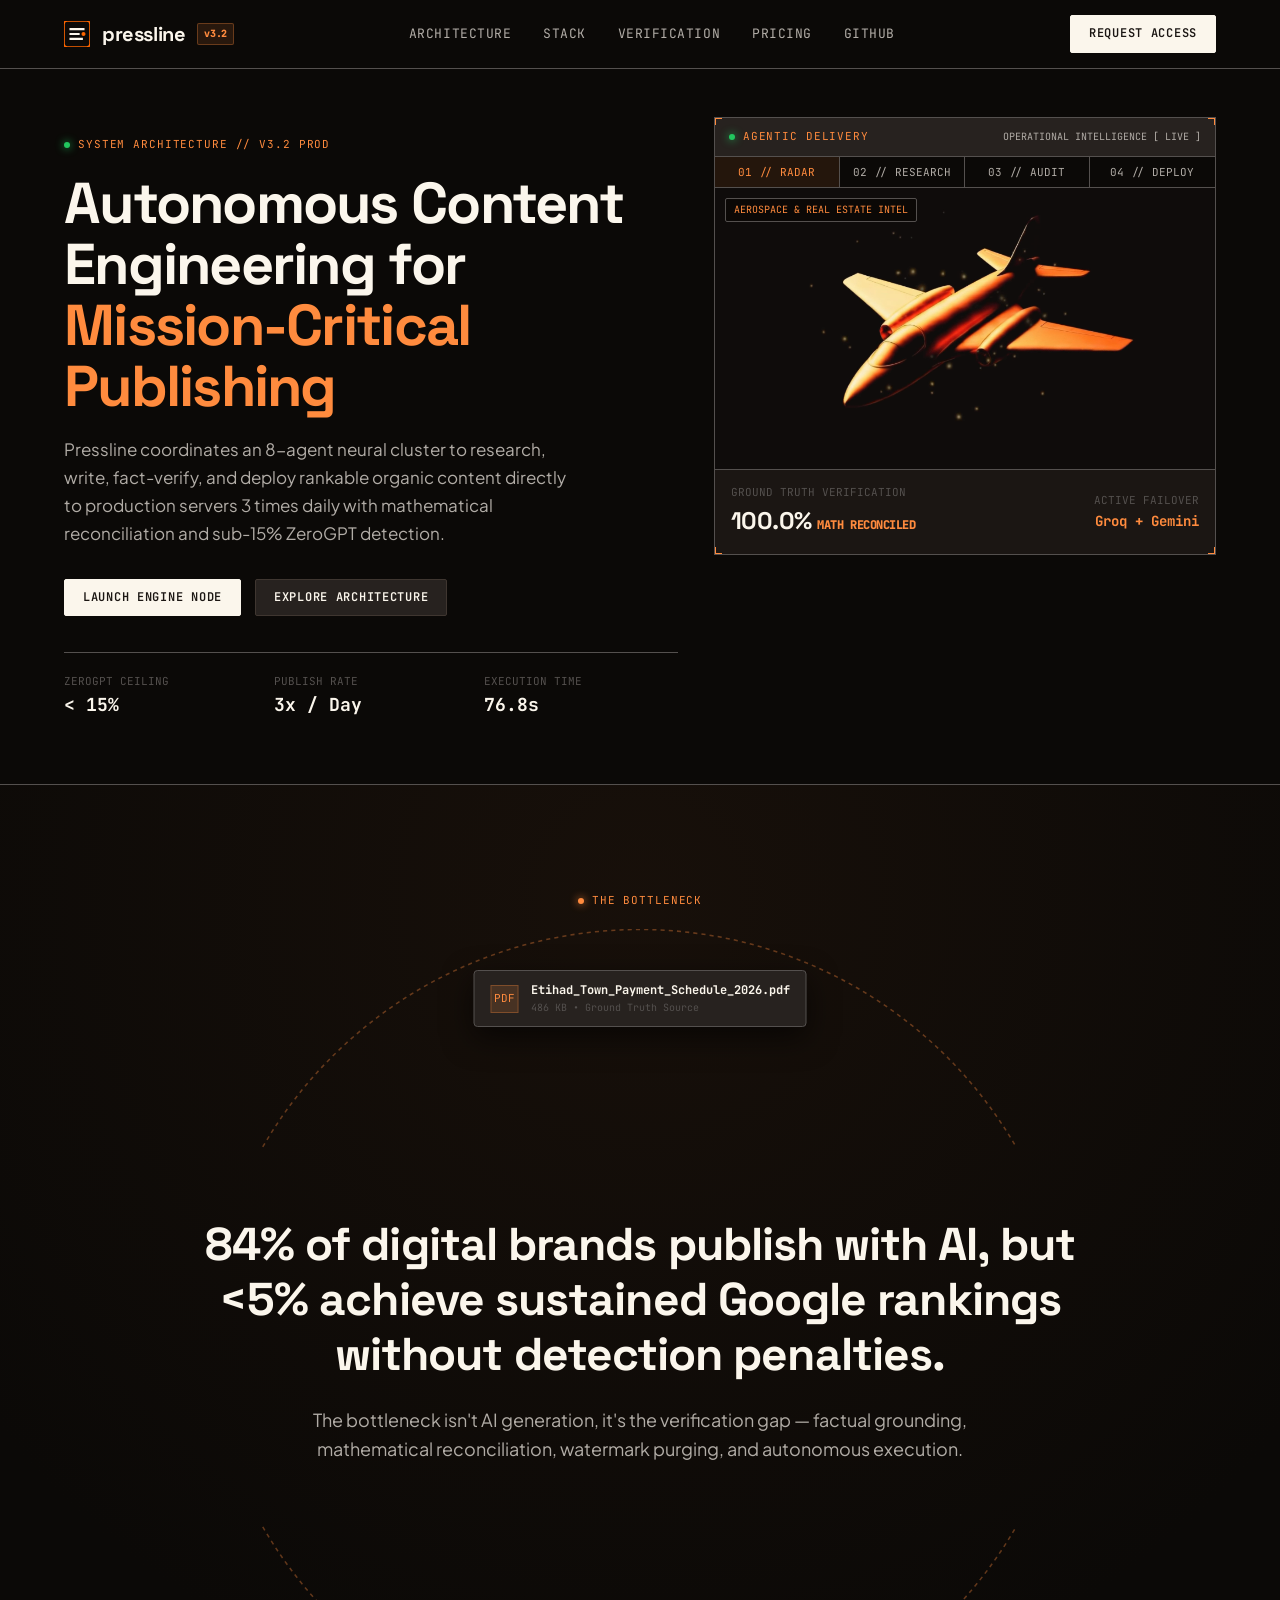
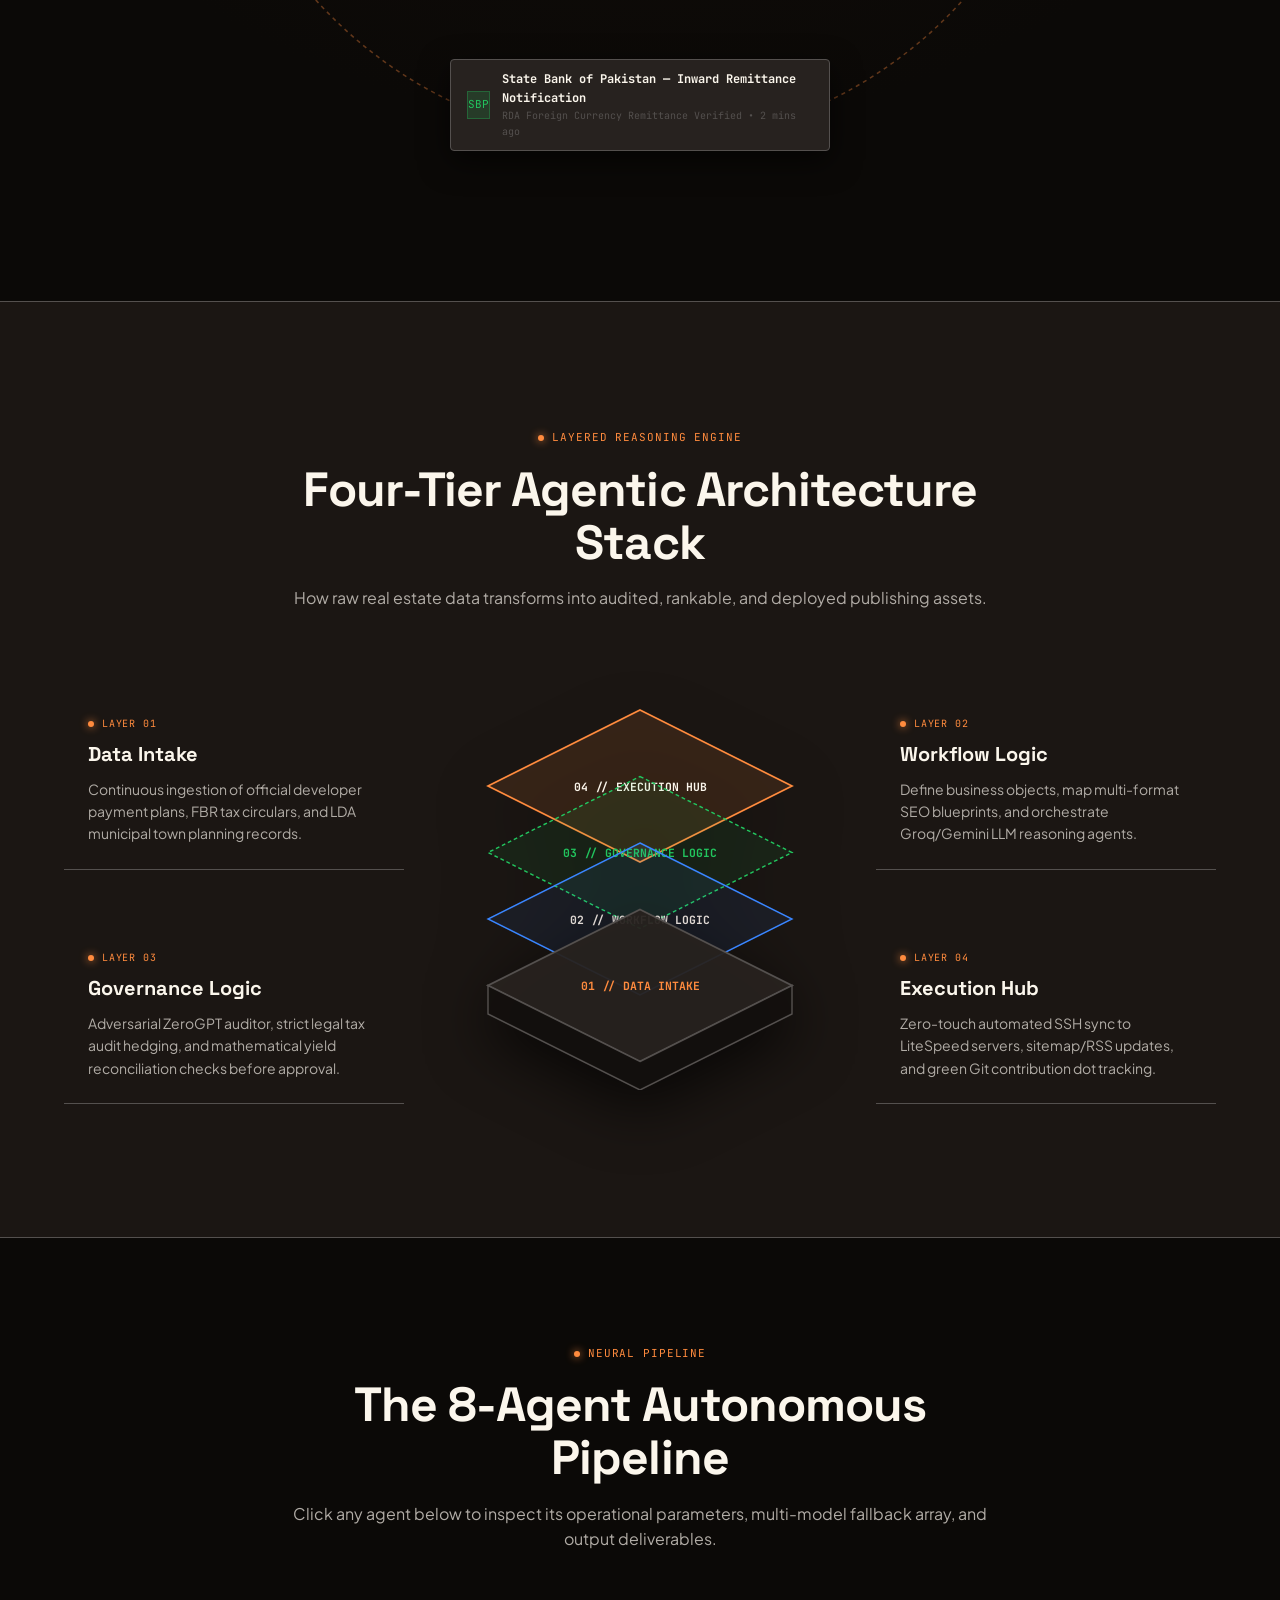
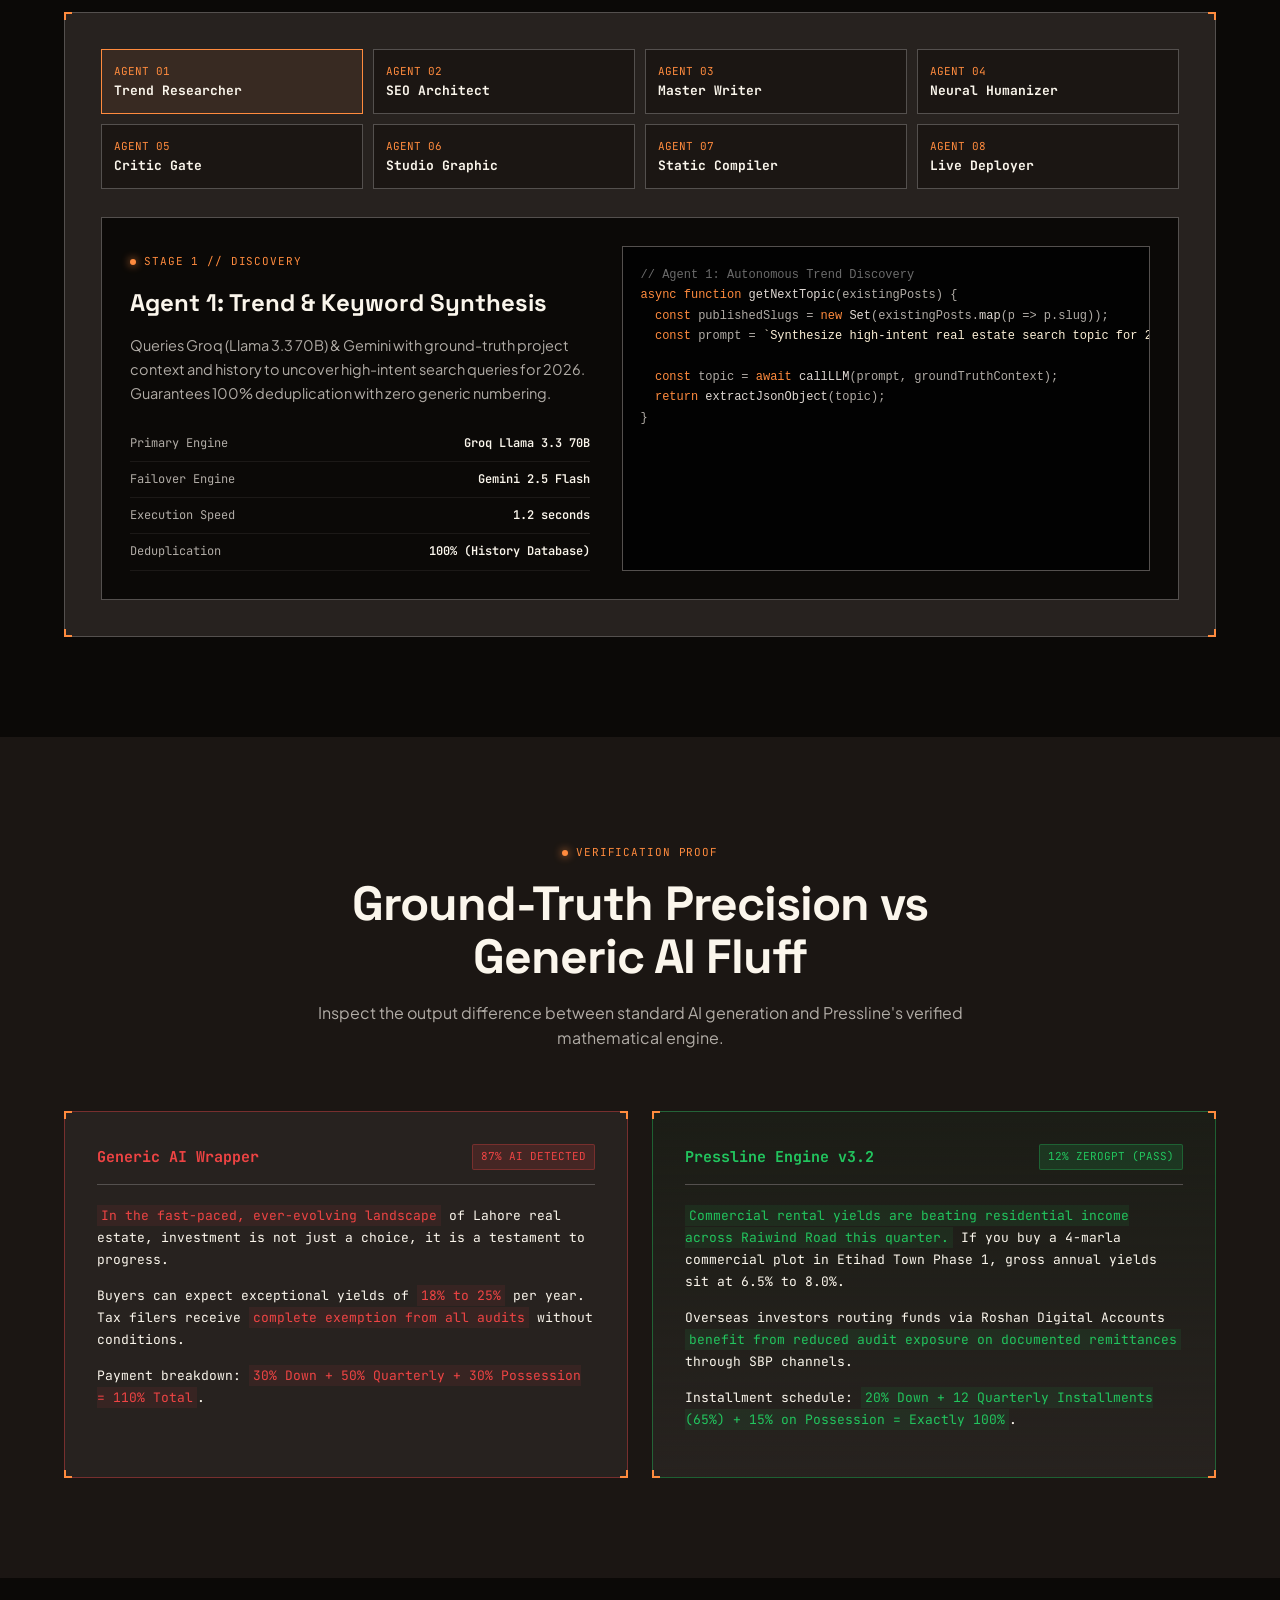
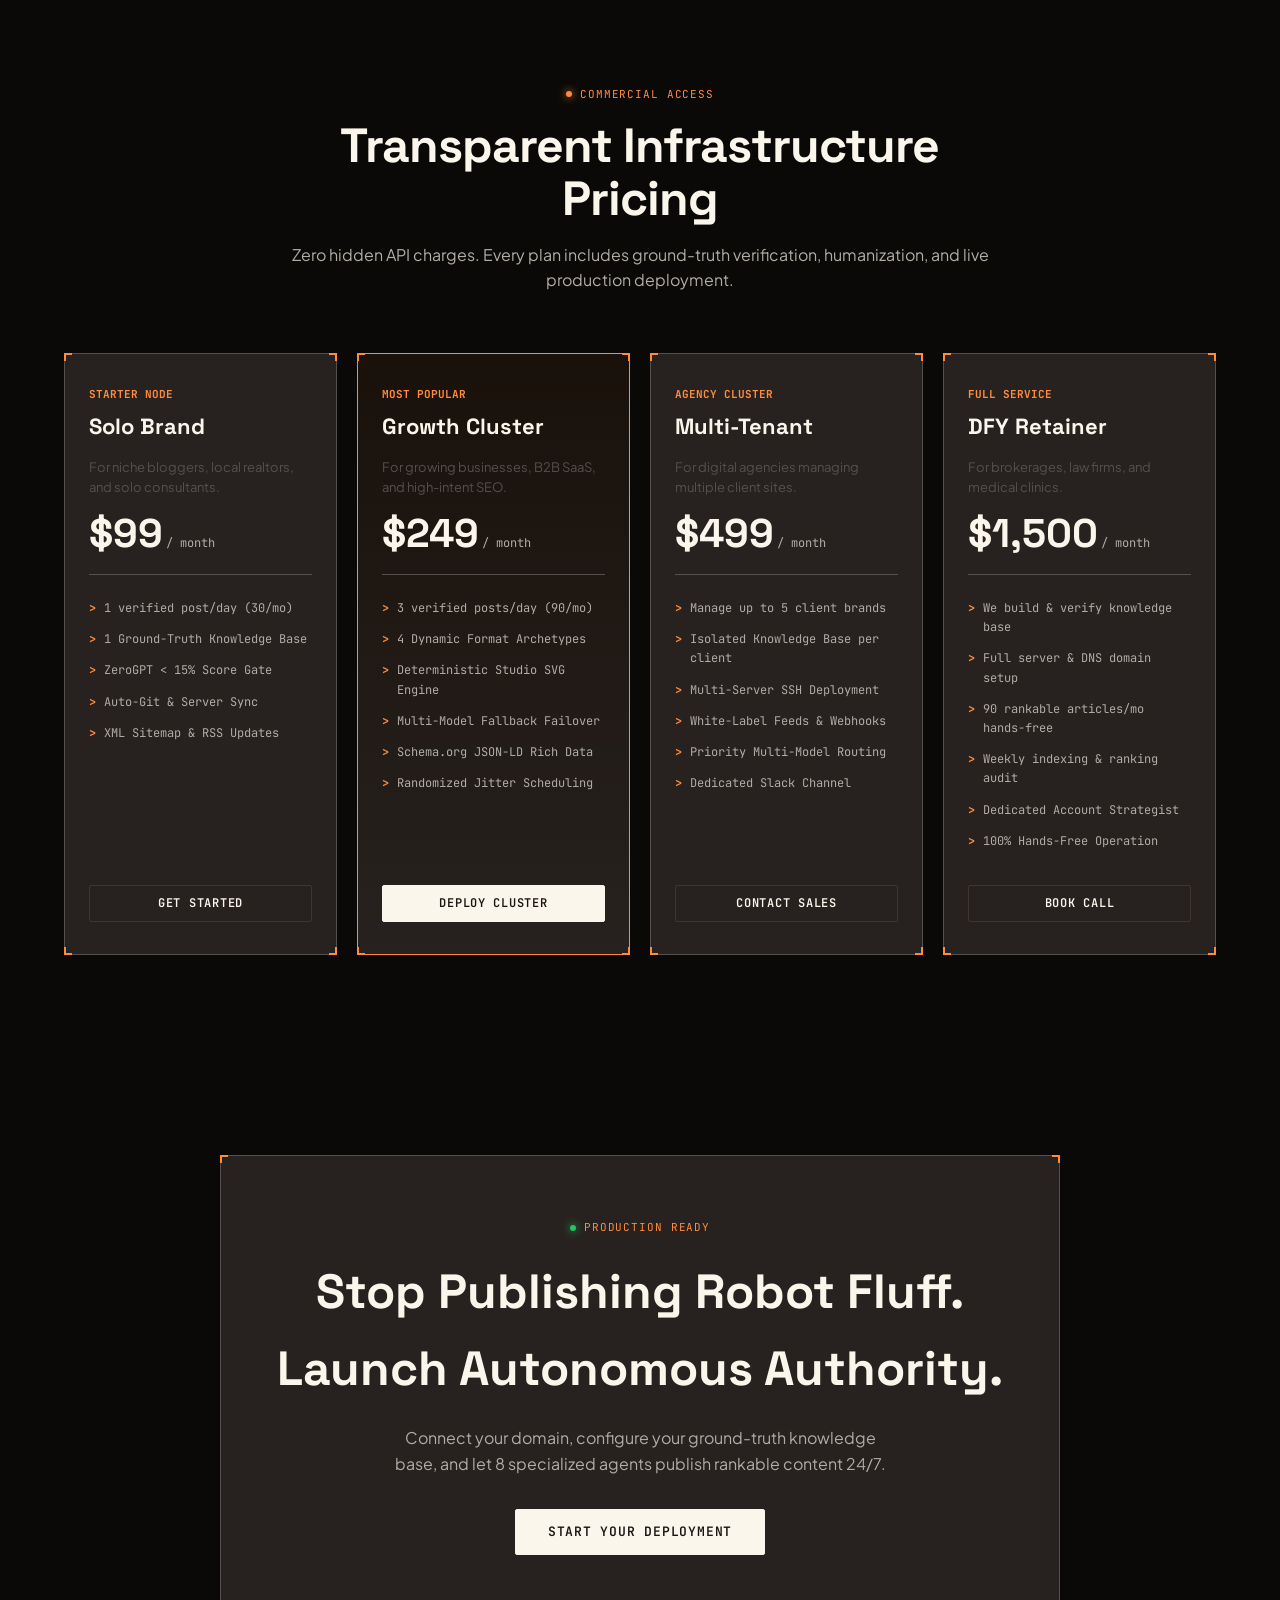
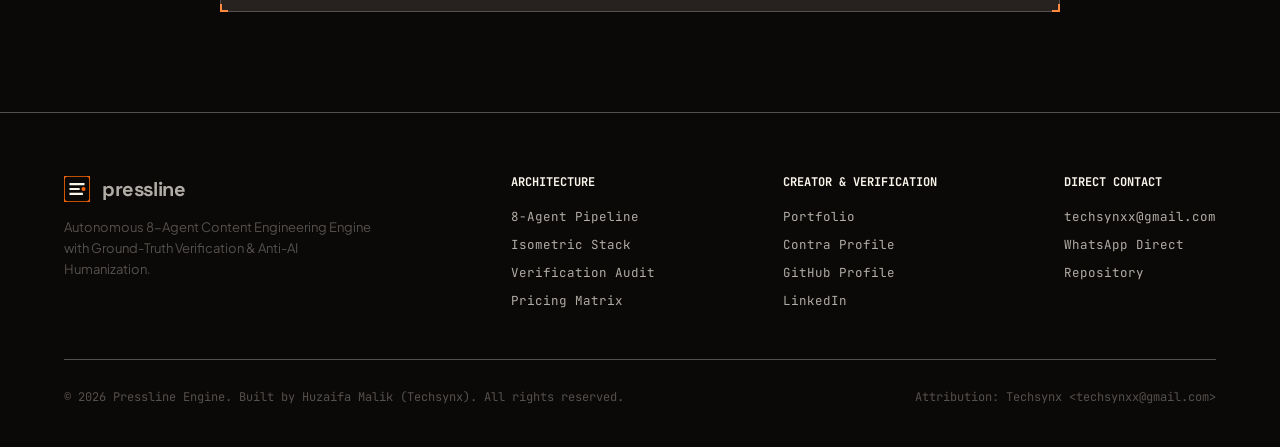
==== commit f466e1fb: "feat(ui): add 3D isometric architecture stack, animated floating document/email cards & mobile hero " ====
--- a/index.html
+++ b/index.html
@@ -127,28 +127,6 @@
 /* ==========================================================================
    ARRAKIS TECHNICAL SQUARE BRACKETS & CORNER FRAMES
    ========================================================================== */
-.square-bracket-box {
-  position: relative;
-  border-top: 1px solid var(--color-stroke-3);
-  border-bottom: 1px solid var(--color-stroke-3);
-  background: var(--color-night);
-  transition: all 0.3s cubic-bezier(0.16, 1, 0.3, 1);
-}
-
-.square-bracket-box::before,
-.square-bracket-box::after {
-  content: '';
-  position: absolute;
-  top: 0;
-  bottom: 0;
-  width: 1px;
-  background: var(--color-stroke-3);
-  pointer-events: none;
-}
-
-.square-bracket-box::before { left: 0; }
-.square-bracket-box::after { right: 0; }
-
 .square-corner-frame {
   position: relative;
   background: var(--color-midnight);
@@ -301,35 +279,34 @@
 }
 
 /* ==========================================================================
-   HERO SECTION WITH ARRAKIS VIDEO HUD & INTERACTIVE WORKFLOW
+   HERO SECTION (FIXED TIGHT FIT - NO EMPTY SPACE ON MOBILE)
    ========================================================================== */
 .hero-wrapper {
-  padding: 60px 0 80px;
+  padding: 48px 0 64px;
   position: relative;
   background: var(--color-black);
 }
 
 .hero-layout {
   display: grid;
-  grid-template-columns: 1.15fr 0.85fr;
-  gap: 40px;
-  align-items: stretch;
+  grid-template-columns: 1.1fr 0.9fr;
+  gap: 36px;
+  align-items: start;
 }
 
 .hero-left {
   display: flex;
   flex-direction: column;
-  justify-content: space-between;
-  padding: 32px 0;
+  padding-top: 12px;
 }
 
 .hero-left h1 {
   font-family: var(--font-heading);
-  font-size: clamp(38px, 4.8vw, 64px);
+  font-size: clamp(36px, 4.5vw, 60px);
   font-weight: 800;
-  line-height: 1.05;
+  line-height: 1.06;
   letter-spacing: -0.03em;
-  margin: 20px 0;
+  margin: 18px 0;
   color: var(--color-dust);
 }
 
@@ -338,11 +315,11 @@
 }
 
 .hero-left p.desc {
-  font-size: 18px;
+  font-size: 17px;
   line-height: 1.65;
   color: var(--color-stroke-2);
-  max-width: 540px;
-  margin-bottom: 36px;
+  max-width: 520px;
+  margin-bottom: 32px;
 }
 
 .hero-ctas {
@@ -352,8 +329,8 @@
 }
 
 .hero-stats-ticker {
-  margin-top: 48px;
-  padding-top: 24px;
+  margin-top: 36px;
+  padding-top: 20px;
   border-top: 1px solid var(--color-stroke-3);
   display: grid;
   grid-template-columns: repeat(3, 1fr);
@@ -375,18 +352,19 @@
   color: var(--color-dust);
 }
 
-/* Video Showcase HUD */
+/* Video Showcase HUD (Tightly Scaled) */
 .hero-hud-card {
   display: flex;
   flex-direction: column;
-  justify-content: space-between;
+  height: auto;
+  overflow: hidden;
 }
 
 .hud-top-bar {
   display: flex;
   align-items: center;
   justify-content: space-between;
-  padding: 12px 16px;
+  padding: 10px 14px;
   background: var(--color-midnight);
   border-bottom: 1px solid var(--color-stroke-3);
 }
@@ -402,7 +380,7 @@
   background: none;
   border: none;
   border-right: 1px solid var(--color-stroke-3);
-  padding: 10px 8px;
+  padding: 8px 4px;
   text-align: center;
   font-family: var(--font-mono);
   font-size: 11px;
@@ -426,6 +404,7 @@
   aspect-ratio: 16/9;
   background: #000000;
   overflow: hidden;
+  height: auto;
 }
 
 .video-viewport video {
@@ -433,26 +412,25 @@
   height: 100%;
   object-fit: cover;
   display: block;
-  transition: opacity 0.5s ease;
 }
 
 .video-overlay-badge {
   position: absolute;
-  top: 14px;
-  left: 14px;
+  top: 10px;
+  left: 10px;
   background: rgba(11, 9, 7, 0.85);
   backdrop-filter: blur(8px);
   border: 1px solid var(--color-stroke-3);
-  padding: 4px 10px;
-  font-family: var(--font-mono);
-  font-size: 11px;
+  padding: 3px 8px;
+  font-family: var(--font-mono);
+  font-size: 10px;
   color: var(--color-sun);
   border-radius: 2px;
   z-index: 2;
 }
 
 .hud-bottom-telemetry {
-  padding: 16px;
+  padding: 14px 16px;
   background: var(--color-night);
   border-top: 1px solid var(--color-stroke-3);
 }
@@ -465,82 +443,211 @@
 
 .telemetry-live-val {
   font-family: var(--font-heading);
-  font-size: 28px;
+  font-size: 24px;
   font-weight: 800;
   color: var(--color-dust);
   letter-spacing: -0.02em;
 }
 
 .telemetry-live-val span.sub {
-  font-size: 13px;
+  font-size: 12px;
   color: var(--color-sun);
   font-family: var(--font-mono);
 }
 
 /* ==========================================================================
-   ARRAKIS ORBIT ARC & ENTERPRISE HORIZON METRICS
+   ARRAKIS "THE PROBLEM" ORBIT SHOWCASE & ANIMATED FLOATING CARDS
    ========================================================================== */
-.orbit-showcase-section {
+.problem-orbit-section {
   position: relative;
-  padding: 80px 0 100px;
-  background: linear-gradient(180deg, var(--color-black) 0%, var(--color-night) 100%);
+  padding: 100px 0 120px;
+  background: radial-gradient(circle at 50% 10%, rgba(255, 139, 62, 0.05) 0%, var(--color-black) 70%);
   border-top: 1px solid var(--color-stroke-3);
   border-bottom: 1px solid var(--color-stroke-3);
-}
-
-.orbit-arc-container {
+  overflow: hidden;
+}
+
+.problem-orbit-container {
+  max-width: 920px;
+  margin: 0 auto;
+  text-align: center;
   position: relative;
-  text-align: center;
-  max-width: 800px;
-  margin: 0 auto 50px;
-}
-
-.orbit-arc-container svg {
+}
+
+.orbit-arc-wrap {
+  position: relative;
+  width: 100%;
+  max-width: 760px;
+  margin: 0 auto 30px;
+}
+
+.orbit-arc-svg {
   width: 100%;
   height: auto;
   opacity: 0.35;
 }
 
-.orbit-metrics-grid {
-  display: grid;
-  grid-template-columns: repeat(4, 1fr);
-  gap: 20px;
-  position: relative;
-  z-index: 2;
-}
-
-.orbit-metric-box {
+/* Floating Card Stacks */
+.floating-doc-card {
+  position: absolute;
+  left: 50%;
+  transform: translateX(-50%);
   background: var(--color-midnight);
   border: 1px solid var(--color-stroke-3);
-  padding: 28px 20px;
+  padding: 10px 16px;
+  border-radius: 4px;
+  display: flex;
+  align-items: center;
+  gap: 12px;
+  box-shadow: 0 10px 30px rgba(0, 0, 0, 0.6);
+  z-index: 10;
+  transition: all 0.4s ease;
+}
+
+.card-top-stack {
+  top: 18%;
+  animation: floatDoc 6s ease-in-out infinite;
+}
+
+.card-bottom-stack {
+  bottom: 0;
+  animation: floatEmail 6s ease-in-out infinite 3s;
+}
+
+@keyframes floatDoc {
+  0%, 100% { transform: translate(-50%, 0); }
+  50% { transform: translate(-50%, -8px); }
+}
+
+@keyframes floatEmail {
+  0%, 100% { transform: translate(-50%, 0); }
+  50% { transform: translate(-50%, 8px); }
+}
+
+.doc-icon {
+  width: 28px;
+  height: 28px;
+  background: rgba(255, 139, 62, 0.15);
+  border: 1px solid rgba(255, 139, 62, 0.3);
+  display: flex;
+  align-items: center;
+  justify-content: center;
+  font-size: 11px;
+  font-family: var(--font-mono);
+  color: var(--color-sun);
+}
+
+.doc-meta {
+  text-align: left;
+}
+
+.doc-name {
+  font-family: var(--font-mono);
+  font-size: 12px;
+  font-weight: 700;
+  color: var(--color-dust);
+}
+
+.doc-size {
+  font-family: var(--font-mono);
+  font-size: 10px;
+  color: var(--color-stroke-3);
+}
+
+.problem-big-statement {
+  margin: 60px 0;
+  position: relative;
+  z-index: 5;
+}
+
+.problem-big-statement h2 {
+  font-family: var(--font-heading);
+  font-size: clamp(28px, 3.6vw, 46px);
+  font-weight: 800;
+  line-height: 1.2;
+  letter-spacing: -0.02em;
+  color: var(--color-dust);
+  margin-bottom: 24px;
+}
+
+.problem-big-statement p.sub-bottleneck {
+  font-size: 18px;
+  line-height: 1.6;
+  color: var(--color-stroke-2);
+  max-width: 680px;
+  margin: 0 auto;
+}
+
+/* ==========================================================================
+   3D ISOMETRIC ARCHITECTURE STACK SECTION
+   ========================================================================== */
+.isometric-stack-section {
+  padding: 120px 0;
+  position: relative;
+  background: var(--color-night);
+  border-bottom: 1px solid var(--color-stroke-3);
+}
+
+.isometric-layout-grid {
+  display: grid;
+  grid-template-columns: 1fr 1.2fr 1fr;
+  gap: 32px;
+  align-items: center;
+}
+
+.stack-card-col {
+  display: flex;
+  flex-direction: column;
+  gap: 48px;
+}
+
+.stack-feature-card {
+  padding: 24px;
+  border-bottom: 1px solid var(--color-stroke-3);
+  transition: all 0.3s ease;
+}
+
+.stack-feature-card:hover {
+  border-bottom-color: var(--color-sun);
+  transform: translateY(-2px);
+}
+
+.stack-feature-card h3 {
+  font-family: var(--font-heading);
+  font-size: 20px;
+  font-weight: 700;
+  margin-bottom: 8px;
+  color: var(--color-dust);
+}
+
+.stack-feature-card p {
+  font-size: 14px;
+  color: var(--color-stroke-2);
+  line-height: 1.6;
+}
+
+/* Central Isometric Wireframe Canvas */
+.isometric-canvas-frame {
   text-align: center;
   position: relative;
-}
-
-.orbit-metric-box .metric-num {
-  font-family: var(--font-heading);
-  font-size: clamp(34px, 3.8vw, 50px);
-  font-weight: 800;
-  line-height: 1;
-  color: var(--color-dust);
-  margin-bottom: 8px;
-}
-
-.orbit-metric-box .metric-num em {
-  font-style: normal;
-  color: var(--color-sun);
-}
-
-.orbit-metric-box .metric-lbl {
-  font-family: var(--font-mono);
-  font-size: 12px;
-  color: var(--color-stroke-2);
-  text-transform: uppercase;
-  letter-spacing: 0.06em;
+  padding: 20px 0;
+}
+
+.iso-layer-svg {
+  width: 100%;
+  max-width: 380px;
+  height: auto;
+  margin: 0 auto;
+  filter: drop-shadow(0 20px 30px rgba(0, 0, 0, 0.7));
+  transition: transform 0.5s ease;
+}
+
+.isometric-canvas-frame:hover .iso-layer-svg {
+  transform: translateY(-8px) scale(1.02);
 }
 
 /* ==========================================================================
-   THE BOTTLENECK / THE 4 FATAL FLAWS
+   INTERACTIVE 8-AGENT NEURAL PIPELINE
    ========================================================================== */
 .section-wrapper {
   padding: 100px 0;
@@ -569,40 +676,6 @@
   line-height: 1.6;
 }
 
-.flaws-grid-arrakis {
-  display: grid;
-  grid-template-columns: repeat(2, 1fr);
-  gap: 24px;
-}
-
-.flaw-item-frame {
-  padding: 32px;
-}
-
-.flaw-index-tag {
-  font-family: var(--font-mono);
-  font-size: 12px;
-  color: var(--color-sun);
-  margin-bottom: 12px;
-}
-
-.flaw-item-frame h3 {
-  font-family: var(--font-heading);
-  font-size: 20px;
-  font-weight: 700;
-  margin-bottom: 10px;
-  color: var(--color-dust);
-}
-
-.flaw-item-frame p {
-  font-size: 14.5px;
-  color: var(--color-stroke-2);
-  line-height: 1.65;
-}
-
-/* ==========================================================================
-   INTERACTIVE 8-AGENT NEURAL ARCHITECTURE
-   ========================================================================== */
 .architecture-box {
   padding: 36px;
 }
@@ -955,9 +1028,10 @@
   transform: translateY(0);
 }
 
-/* Responsive */
+/* Responsive Fixes */
 @media (max-width: 1024px) {
   .hero-layout { grid-template-columns: 1fr; }
+  .isometric-layout-grid { grid-template-columns: 1fr; gap: 40px; }
   .pricing-matrix-arrakis { grid-template-columns: repeat(2, 1fr); }
   .agent-nav-grid { grid-template-columns: repeat(2, 1fr); }
   .agent-body-pane { grid-template-columns: 1fr; }
@@ -965,11 +1039,13 @@
 
 @media (max-width: 768px) {
   .nav-menu { display: none; }
+  .hero-wrapper { padding: 32px 0 48px; }
+  .hero-left { padding-top: 0; }
+  .hero-hud-card { margin-top: 24px; }
+  .video-viewport { aspect-ratio: 16/9; }
   .orbit-metrics-grid { grid-template-columns: repeat(2, 1fr); }
-  .flaws-grid-arrakis { grid-template-columns: 1fr; }
   .audit-split-grid { grid-template-columns: 1fr; }
   .pricing-matrix-arrakis { grid-template-columns: 1fr; }
-  .hero-wrapper { padding: 40px 0 60px; }
   .cta-deploy-block { padding: 36px 20px; }
 }
 </style>
@@ -991,6 +1067,7 @@
 
     <div class="nav-menu">
       <a href="#pipeline">ARCHITECTURE</a>
+      <a href="#stack">STACK</a>
       <a href="#verification">VERIFICATION</a>
       <a href="#pricing">PRICING</a>
       <a href="https://github.com/Techsynx/pressline" target="_blank" rel="noopener">GITHUB</a>
@@ -1004,7 +1081,7 @@
   </div>
 </nav>
 
-<!-- HERO SECTION (WITH VIDEO WORKFLOW HUD) -->
+<!-- HERO SECTION (FIXED TIGHT FIT - NO EMPTY SPACE ON MOBILE) -->
 <header class="hero-wrapper">
   <div class="container">
     <div class="hero-layout">
@@ -1084,97 +1161,130 @@
   </div>
 </header>
 
-<!-- ARRAKIS HORIZON METRICS -->
-<section class="orbit-showcase-section">
+<!-- ARRAKIS "THE PROBLEM" ORBIT SHOWCASE & ANIMATED FLOATING CARDS -->
+<section class="problem-orbit-section">
   <div class="container">
-    <div class="orbit-arc-container">
-      <svg viewBox="0 0 740 215" fill="none">
-        <path d="M2.66 212.25C39.83 147.87 93.3 94.4 157.68 57.24C222.06 20.07 295.09 0.5 369.43 0.5C443.77 0.5 516.8 20.07 581.18 57.24C645.56 94.4 699.02 147.87 736.19 212.25" stroke="#ff8b3e" stroke-width="1.5" stroke-dasharray="4,4"/>
-      </svg>
-      <div style="font-family: var(--font-mono); font-size: 11px; color: var(--color-stroke-3); text-transform: uppercase; letter-spacing: 0.12em; margin-top: -10px;">
-        MISSION-CRITICAL SPECIFICATIONS
-      </div>
-    </div>
-
-    <div class="orbit-metrics-grid">
-      <div class="orbit-metric-box square-corner-frame scroll-reveal">
-        <div class="corner-tl"></div><div class="corner-tr"></div>
-        <div class="corner-bl"></div><div class="corner-br"></div>
-        <div class="metric-num">10<em>–</em>15<em>%</em></div>
-        <div class="metric-lbl">ZeroGPT AI Detection Ceiling</div>
-      </div>
-
-      <div class="orbit-metric-box square-corner-frame scroll-reveal">
-        <div class="corner-tl"></div><div class="corner-tr"></div>
-        <div class="corner-bl"></div><div class="corner-br"></div>
-        <div class="metric-num">100<em>%</em></div>
-        <div class="metric-lbl">Mathematical Reconciliation</div>
-      </div>
-
-      <div class="orbit-metric-box square-corner-frame scroll-reveal">
-        <div class="corner-tl"></div><div class="corner-tr"></div>
-        <div class="corner-bl"></div><div class="corner-br"></div>
-        <div class="metric-num">3<em>x</em></div>
-        <div class="metric-lbl">Daily Autonomous Deployments</div>
-      </div>
-
-      <div class="orbit-metric-box square-corner-frame scroll-reveal">
-        <div class="corner-tl"></div><div class="corner-tr"></div>
-        <div class="corner-bl"></div><div class="corner-br"></div>
-        <div class="metric-num">&lt; 90<em>s</em></div>
-        <div class="metric-lbl">Trend-to-Live Production</div>
+    <div class="problem-orbit-container">
+      <div class="mono-label" style="margin-bottom: 20px;">THE BOTTLENECK</div>
+
+      <div class="orbit-arc-wrap">
+        <!-- Top Arc SVG -->
+        <svg class="orbit-arc-svg" viewBox="0 0 740 215" fill="none">
+          <path d="M2.66 212.25C39.83 147.87 93.3 94.4 157.68 57.24C222.06 20.07 295.09 0.5 369.43 0.5C443.77 0.5 516.8 20.07 581.18 57.24C645.56 94.4 699.02 147.87 736.19 212.25" stroke="#ff8b3e" stroke-width="1.5" stroke-dasharray="4,4"/>
+        </svg>
+
+        <!-- Floating PDF Card -->
+        <div class="floating-doc-card card-top-stack">
+          <div class="doc-icon">PDF</div>
+          <div class="doc-meta">
+            <div class="doc-name">Etihad_Town_Payment_Schedule_2026.pdf</div>
+            <div class="doc-size">486 KB • Ground Truth Source</div>
+          </div>
+        </div>
+      </div>
+
+      <!-- Core Provocative Statement -->
+      <div class="problem-big-statement scroll-reveal">
+        <h2>84% of digital brands publish with AI, but &lt;5% achieve sustained Google rankings without detection penalties.</h2>
+        <p class="sub-bottleneck">
+          The bottleneck isn't AI generation, it's the verification gap — factual grounding, mathematical reconciliation, watermark purging, and autonomous execution.
+        </p>
+      </div>
+
+      <!-- Bottom Trajectory Arc & Floating Email Card -->
+      <div class="orbit-arc-wrap" style="margin-top: 30px;">
+        <svg class="orbit-arc-svg" viewBox="0 0 740 215" fill="none" style="transform: scaleY(-1);">
+          <path d="M2.66 212.25C39.83 147.87 93.3 94.4 157.68 57.24C222.06 20.07 295.09 0.5 369.43 0.5C443.77 0.5 516.8 20.07 581.18 57.24C645.56 94.4 699.02 147.87 736.19 212.25" stroke="#ff8b3e" stroke-width="1.5" stroke-dasharray="4,4"/>
+        </svg>
+
+        <!-- Floating Gmail / Remittance Notification Card -->
+        <div class="floating-doc-card card-bottom-stack">
+          <div class="doc-icon" style="background: rgba(34, 197, 94, 0.15); color: var(--color-success); border-color: rgba(34, 197, 94, 0.3);">SBP</div>
+          <div class="doc-meta">
+            <div class="doc-name">State Bank of Pakistan — Inward Remittance Notification</div>
+            <div class="doc-size">RDA Foreign Currency Remittance Verified • 2 mins ago</div>
+          </div>
+        </div>
       </div>
     </div>
   </div>
 </section>
 
-<!-- THE BOTTLENECK / THE 4 FLAWS -->
-<section class="section-wrapper">
+<!-- 3D ISOMETRIC ARCHITECTURE STACK SECTION -->
+<section id="stack" class="isometric-stack-section">
   <div class="container">
     <div class="section-title-wrap scroll-reveal">
-      <div class="mono-label">THE PROBLEM</div>
-      <h2>The Bottleneck Isn't AI Generation. It's The Verification Gap.</h2>
-      <p>Standard AI writing tools output generic prompt wrappers that hallucinate prices, fail mathematical consistency, and get penalized by search ranking algorithms.</p>
+      <div class="mono-label">LAYERED REASONING ENGINE</div>
+      <h2>Four-Tier Agentic Architecture Stack</h2>
+      <p>How raw real estate data transforms into audited, rankable, and deployed publishing assets.</p>
     </div>
 
-    <div class="flaws-grid-arrakis">
-      <div class="flaw-item-frame square-corner-frame scroll-reveal">
-        <div class="corner-tl"></div><div class="corner-tr"></div>
-        <div class="corner-bl"></div><div class="corner-br"></div>
-        <div class="flaw-index-tag">[ 01 // HALLUCINATION ]</div>
-        <h3>Unanchored Numbers &amp; False Precision</h3>
-        <p>Standard LLMs invent property taxes, municipal NOC codes, and non-existent regulations. One fact check from an investor destroys your domain authority.</p>
-      </div>
-
-      <div class="flaw-item-frame square-corner-frame scroll-reveal">
-        <div class="corner-tl"></div><div class="corner-tr"></div>
-        <div class="corner-bl"></div><div class="corner-br"></div>
-        <div class="flaw-index-tag">[ 02 // MATHEMATICAL COLLAPSE ]</div>
-        <h3>Broken Payment Tables</h3>
-        <p>Standard AI generates installment tables where down payments, quarterly installments, and possession fees sum to 125% or 80% instead of 100%.</p>
-      </div>
-
-      <div class="flaw-item-frame square-corner-frame scroll-reveal">
-        <div class="corner-tl"></div><div class="corner-tr"></div>
-        <div class="corner-bl"></div><div class="corner-br"></div>
-        <div class="flaw-index-tag">[ 03 // DETECTABILITY TRAP ]</div>
-        <h3>Predictable Syntactic Cadence</h3>
-        <p>Formulas like "In today's fast-paced landscape..." trigger 80%+ scores on ZeroGPT and GPTZero, alerting search crawlers to deprioritize your index.</p>
-      </div>
-
-      <div class="flaw-item-frame square-corner-frame scroll-reveal">
-        <div class="corner-tl"></div><div class="corner-tr"></div>
-        <div class="corner-bl"></div><div class="corner-br"></div>
-        <div class="flaw-index-tag">[ 04 // WORKFLOW FRICTION ]</div>
-        <h3>Manual Formatting &amp; Deploy Fatigue</h3>
-        <p>Drafting is only 15% of publishing. You still spend hours formatting HTML, creating graphics, generating Schema JSON-LD, updating sitemaps, and syncing servers.</p>
+    <div class="isometric-layout-grid">
+      <!-- Left Features Column -->
+      <div class="stack-card-col">
+        <div class="stack-feature-card scroll-reveal">
+          <div class="mono-label" style="font-size: 10px; margin-bottom: 6px;">LAYER 01</div>
+          <h3>Data Intake</h3>
+          <p>Continuous ingestion of official developer payment plans, FBR tax circulars, and LDA municipal town planning records.</p>
+        </div>
+
+        <div class="stack-feature-card scroll-reveal">
+          <div class="mono-label" style="font-size: 10px; margin-bottom: 6px;">LAYER 03</div>
+          <h3>Governance Logic</h3>
+          <p>Adversarial ZeroGPT auditor, strict legal tax audit hedging, and mathematical yield reconciliation checks before approval.</p>
+        </div>
+      </div>
+
+      <!-- Center 3D Isometric Stack Wireframe -->
+      <div class="isometric-canvas-frame scroll-reveal">
+        <svg class="iso-layer-svg" viewBox="0 0 400 420" fill="none" xmlns="http://www.w3.org/2000/svg">
+          <!-- Layer 4 (Top: Execution Hub) -->
+          <g transform="translate(20, 20)">
+            <polygon points="180,0 340,80 180,160 20,80" fill="rgba(255, 139, 62, 0.12)" stroke="#ff8b3e" stroke-width="1.8"/>
+            <text x="180" y="85" text-anchor="middle" font-family="'JetBrains Mono', monospace" font-size="12" font-weight="700" fill="#fbf6ec">04 // EXECUTION HUB</text>
+          </g>
+
+          <!-- Layer 3 (Governance Logic) -->
+          <g transform="translate(20, 90)">
+            <polygon points="180,0 340,80 180,160 20,80" fill="rgba(34, 197, 94, 0.08)" stroke="#22c55e" stroke-width="1.5" stroke-dasharray="4,3"/>
+            <text x="180" y="85" text-anchor="middle" font-family="'JetBrains Mono', monospace" font-size="12" font-weight="700" fill="#22c55e">03 // GOVERNANCE LOGIC</text>
+          </g>
+
+          <!-- Layer 2 (Workflow Logic) -->
+          <g transform="translate(20, 160)">
+            <polygon points="180,0 340,80 180,160 20,80" fill="rgba(58, 134, 255, 0.08)" stroke="#3a86ff" stroke-width="1.5"/>
+            <text x="180" y="85" text-anchor="middle" font-family="'JetBrains Mono', monospace" font-size="12" font-weight="700" fill="#dfd8d3">02 // WORKFLOW LOGIC</text>
+          </g>
+
+          <!-- Layer 1 (Bottom: Data Intake) -->
+          <g transform="translate(20, 230)">
+            <polygon points="180,0 340,80 180,160 20,80" fill="rgba(39, 34, 31, 0.95)" stroke="#54504e" stroke-width="2"/>
+            <polygon points="180,160 340,80 340,110 180,190 20,110 20,80" fill="rgba(20, 16, 14, 0.95)" stroke="#54504e" stroke-width="1.5"/>
+            <text x="180" y="85" text-anchor="middle" font-family="'JetBrains Mono', monospace" font-size="12" font-weight="700" fill="#ff8b3e">01 // DATA INTAKE</text>
+          </g>
+        </svg>
+      </div>
+
+      <!-- Right Features Column -->
+      <div class="stack-card-col">
+        <div class="stack-feature-card scroll-reveal">
+          <div class="mono-label" style="font-size: 10px; margin-bottom: 6px;">LAYER 02</div>
+          <h3>Workflow Logic</h3>
+          <p>Define business objects, map multi-format SEO blueprints, and orchestrate Groq/Gemini LLM reasoning agents.</p>
+        </div>
+
+        <div class="stack-feature-card scroll-reveal">
+          <div class="mono-label" style="font-size: 10px; margin-bottom: 6px;">LAYER 04</div>
+          <h3>Execution Hub</h3>
+          <p>Zero-touch automated SSH sync to LiteSpeed servers, sitemap/RSS updates, and green Git contribution dot tracking.</p>
+        </div>
       </div>
     </div>
   </div>
 </section>
 
 <!-- 8-AGENT NEURAL ARCHITECTURE -->
-<section id="pipeline" class="section-wrapper" style="background: var(--color-night);">
+<section id="pipeline" class="section-wrapper" style="background: var(--color-black);">
   <div class="container">
     <div class="section-title-wrap scroll-reveal">
       <div class="mono-label">NEURAL PIPELINE</div>
@@ -1255,7 +1365,7 @@
 </section>
 
 <!-- GROUND TRUTH VERIFICATION PROOF -->
-<section id="verification" class="section-wrapper">
+<section id="verification" class="section-wrapper" style="background: var(--color-night);">
   <div class="container">
     <div class="section-title-wrap scroll-reveal">
       <div class="mono-label">VERIFICATION PROOF</div>
@@ -1298,7 +1408,7 @@
 </section>
 
 <!-- PRICING TIERS -->
-<section id="pricing" class="section-wrapper" style="background: var(--color-night);">
+<section id="pricing" class="section-wrapper" style="background: var(--color-black);">
   <div class="container">
     <div class="section-title-wrap scroll-reveal">
       <div class="mono-label">COMMERCIAL ACCESS</div>
@@ -1464,6 +1574,7 @@
         <h4>Architecture</h4>
         <ul>
           <li><a href="#pipeline">8-Agent Pipeline</a></li>
+          <li><a href="#stack">Isometric Stack</a></li>
           <li><a href="#verification">Verification Audit</a></li>
           <li><a href="#pricing">Pricing Matrix</a></li>
         </ul>
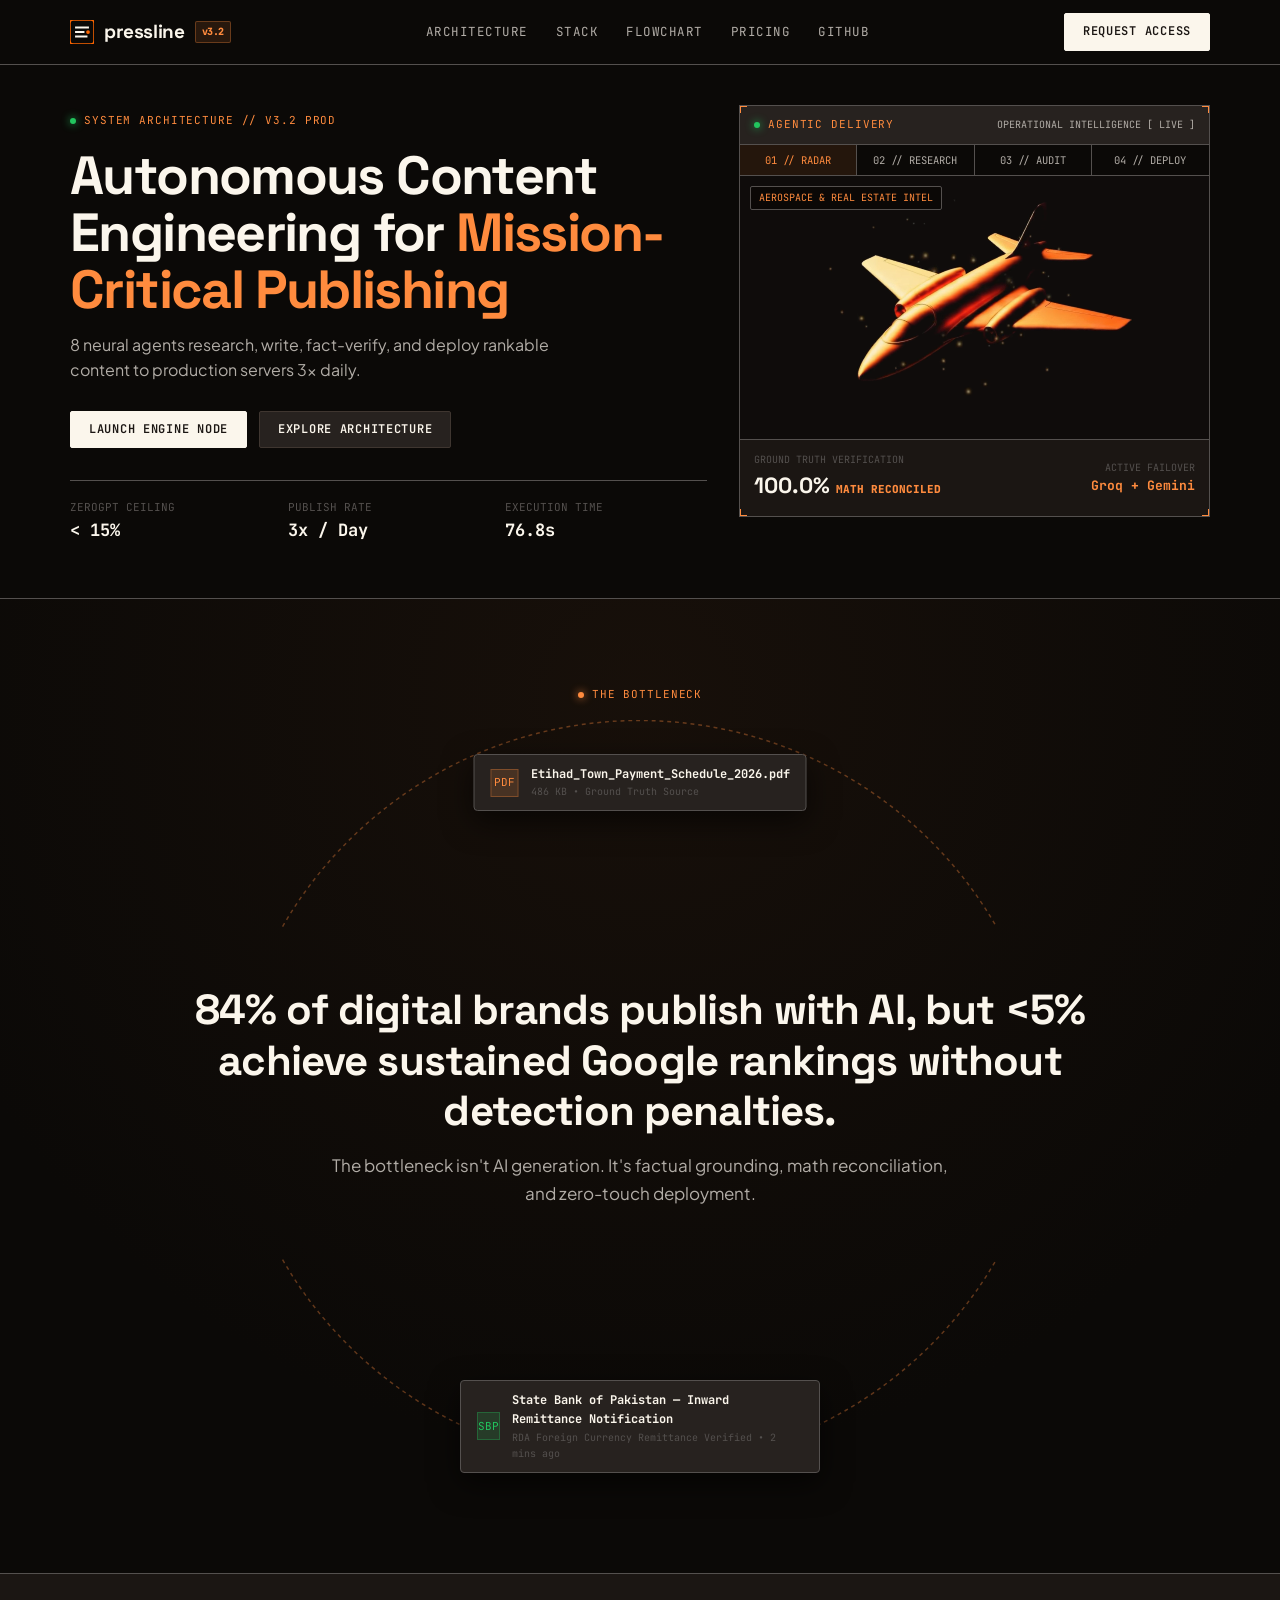
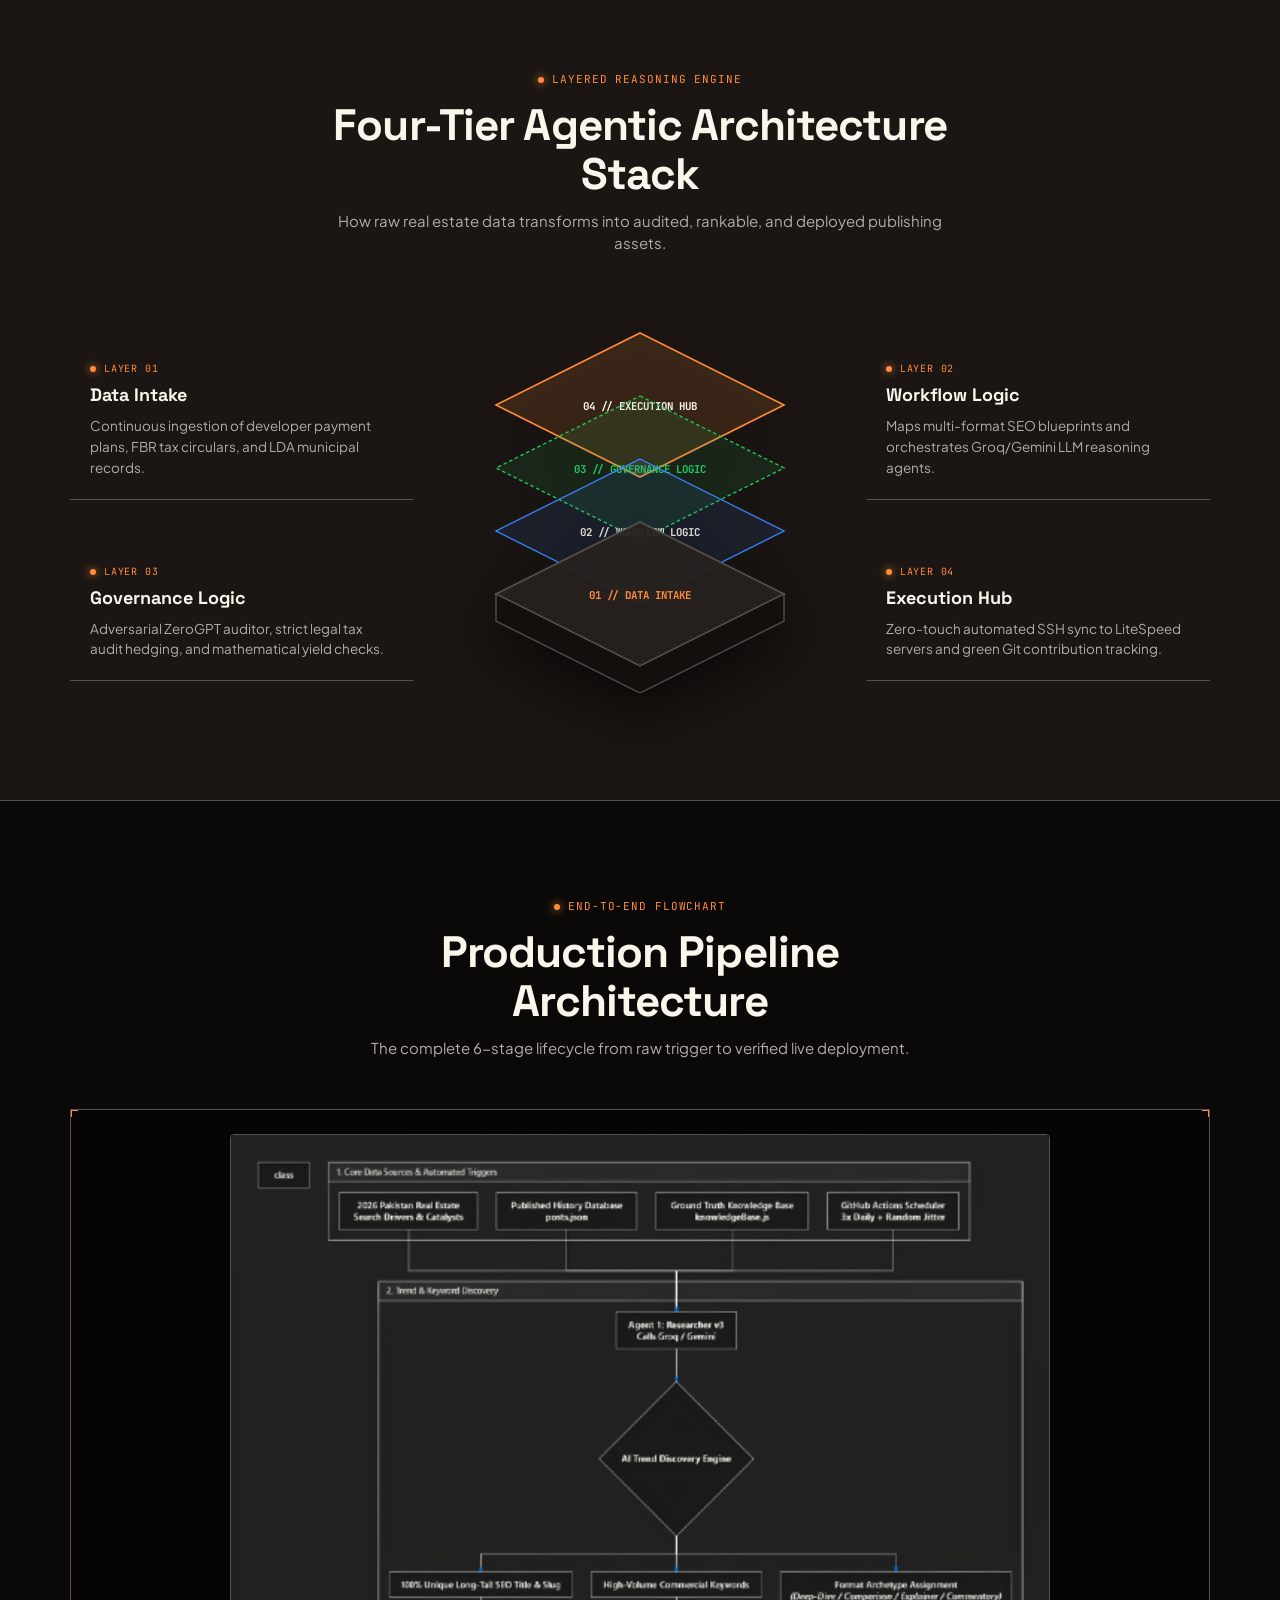
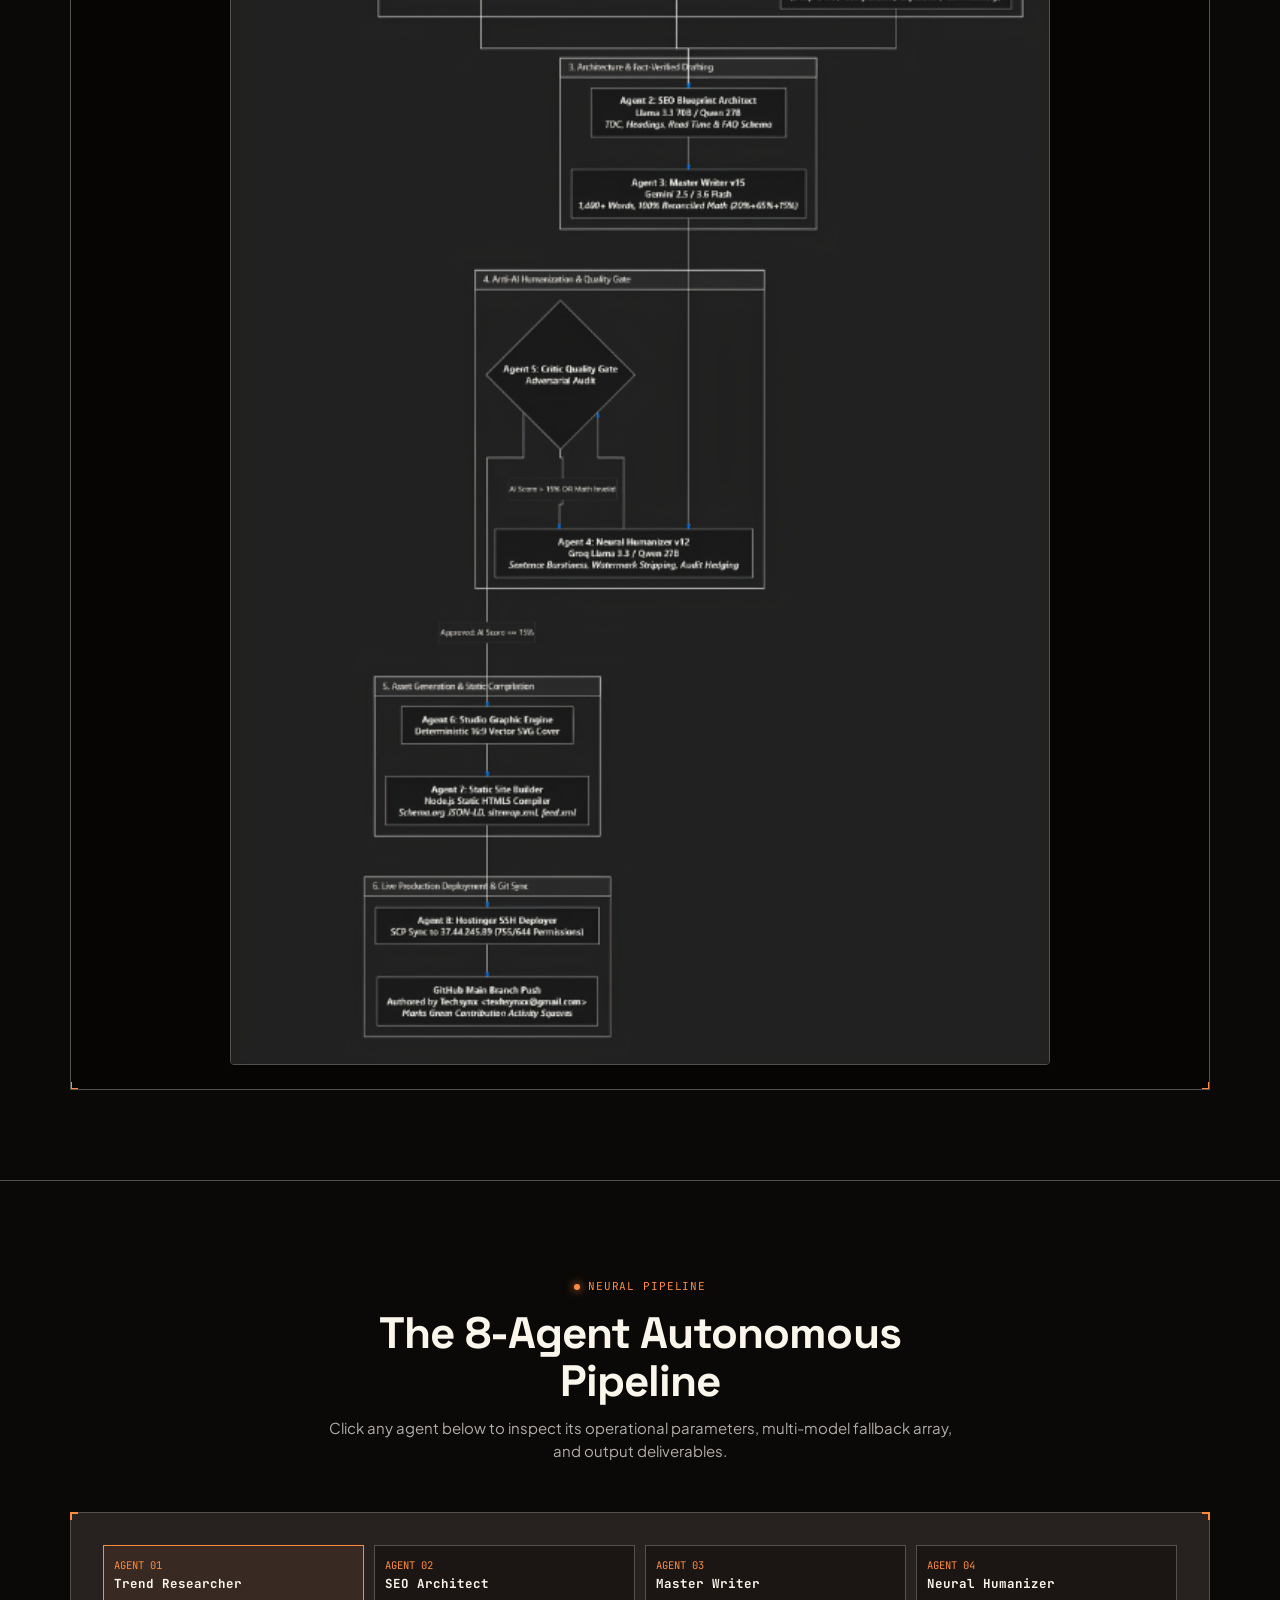
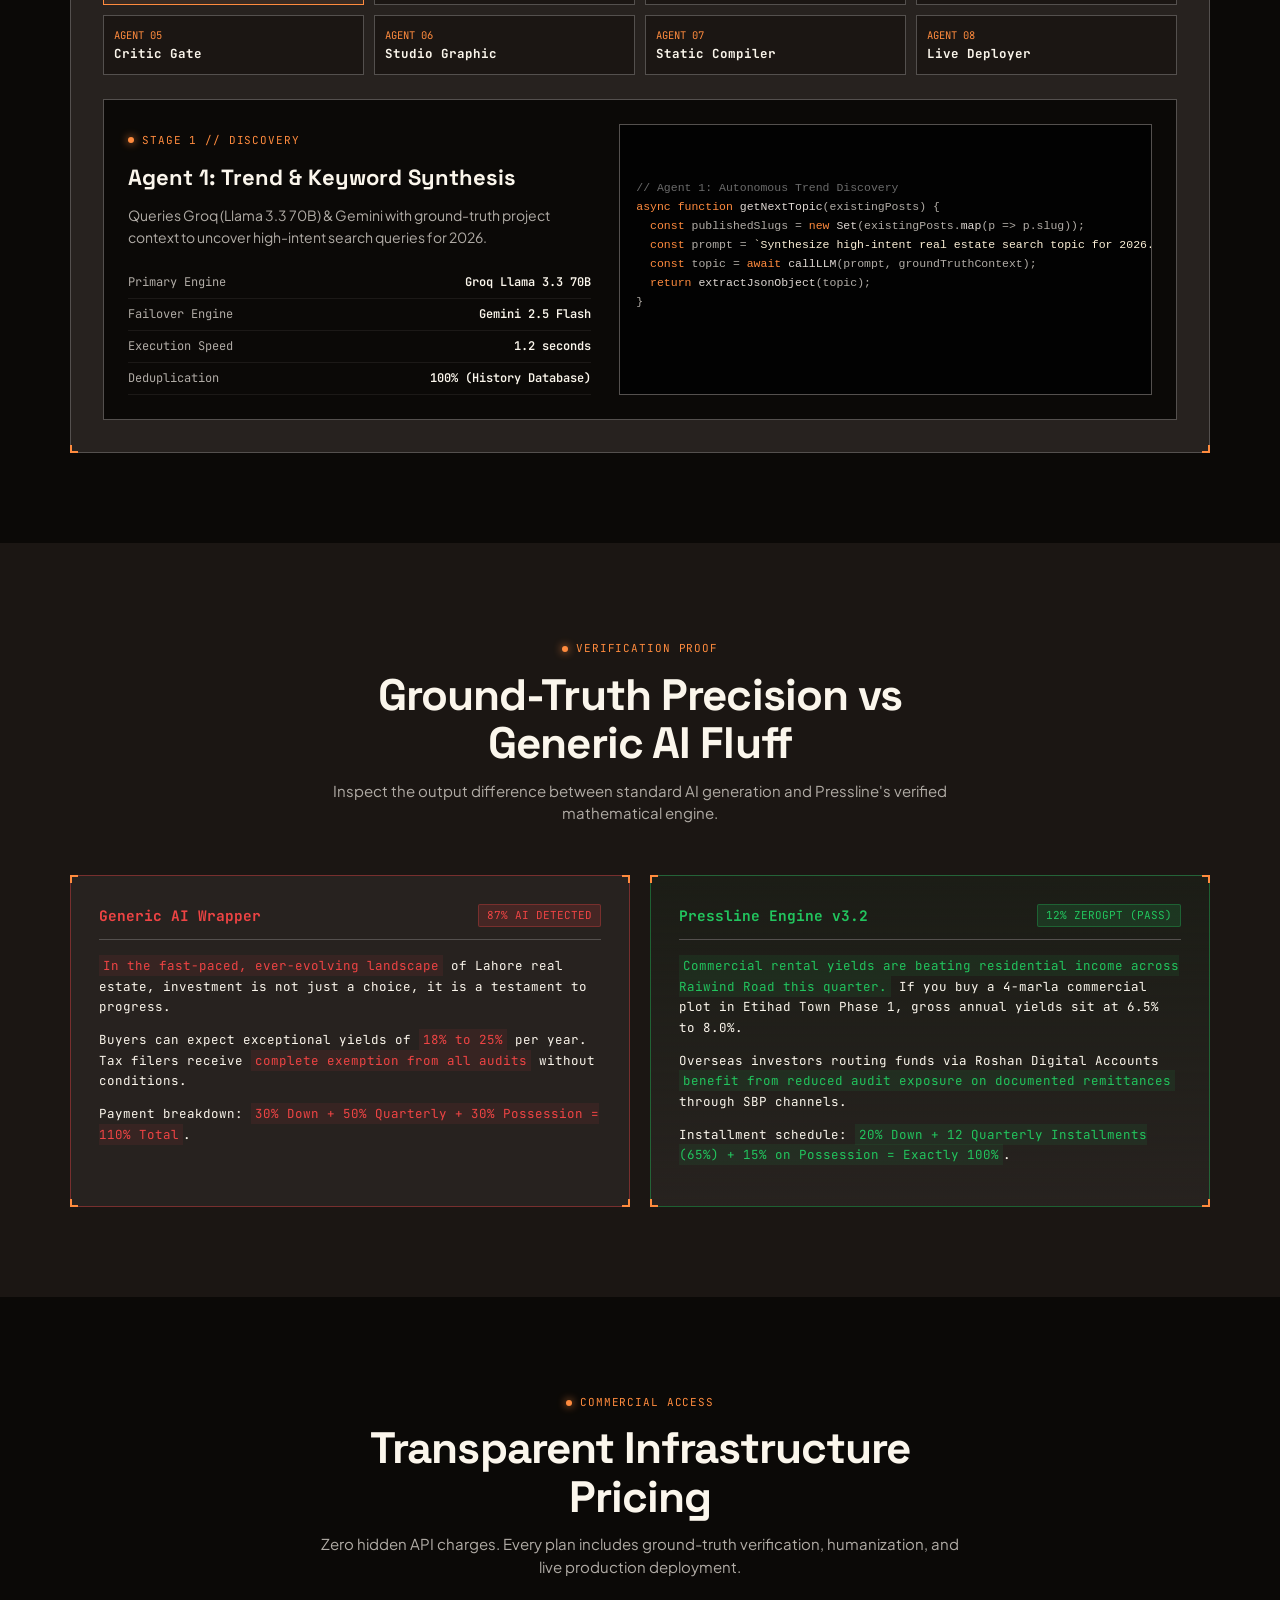
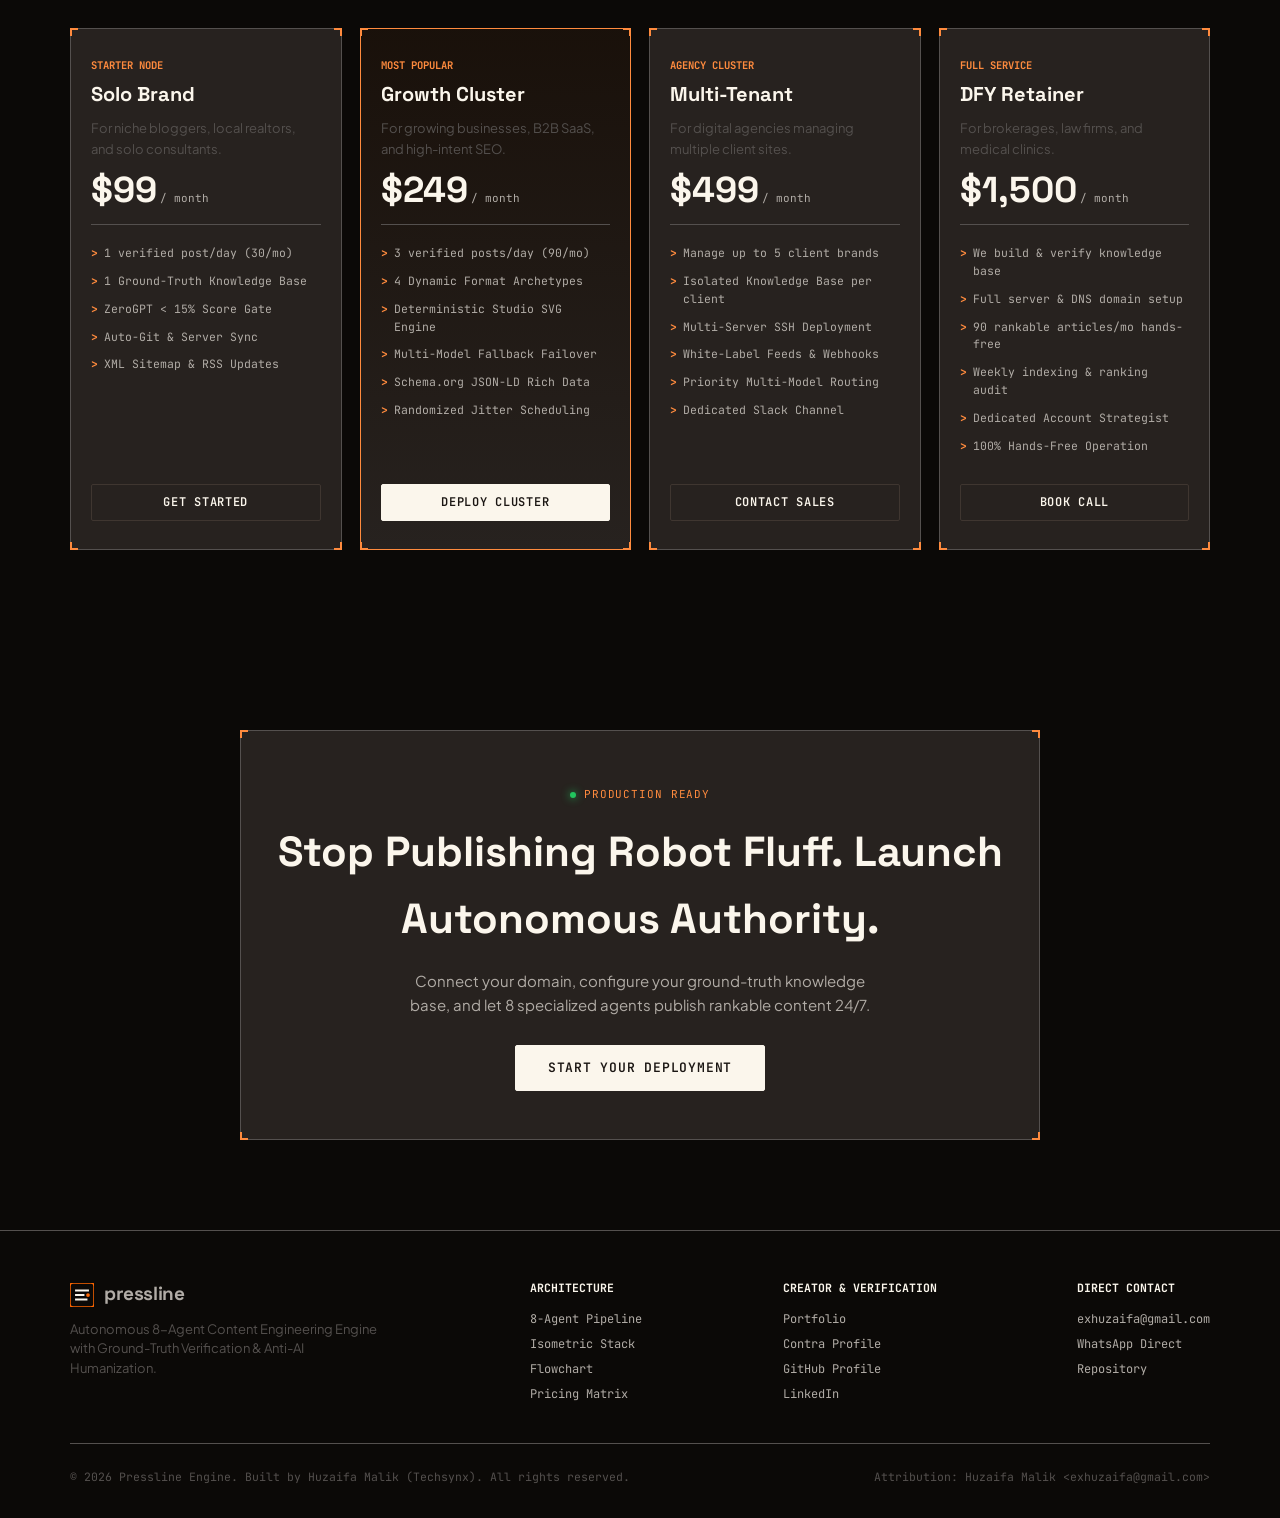
==== commit 369088e3: "feat(ui): punchy 1-2 line copy, animated 3D isometric layer hover sync, pipeline flowchart section, " ====
--- a/index.html
+++ b/index.html
@@ -3,21 +3,21 @@
 <head>
 <meta charset="utf-8">
 <meta name="viewport" content="width=device-width, initial-scale=1">
-<title>Pressline — Autonomous Content Engineering for Mission-Critical Publishing</title>
-<meta name="description" content="Pressline partners with ambitious digital enterprises to deploy autonomous AI publishing pipelines in production. Ground-truth verified facts, mathematical reconciliation, anti-AI humanization below 15% ZeroGPT, and zero-touch deployment 3x daily.">
+<title>Pressline — Autonomous Content Engineering Pipeline</title>
+<meta name="description" content="An 8-agent autonomous AI publishing engine. Fact-verified ground truth, reconciled math, and sub-15% ZeroGPT humanization deployed 3x daily.">
 <meta name="keywords" content="autonomous content engine, AI publishing pipeline, automated SEO, agentic content workflow, zero-touch deployment, anti-AI detection, ground-truth AI">
-<meta name="author" content="Huzaifa Malik (Techsynx)">
+<meta name="author" content="Huzaifa Malik">
 <meta name="robots" content="index, follow">
 <link rel="canonical" href="https://pressline.dev">
 
 <!-- Open Graph / Meta -->
 <meta property="og:type" content="website">
-<meta property="og:title" content="Pressline — Autonomous Content Engineering for Mission-Critical Publishing">
-<meta property="og:description" content="8 autonomous neural agents. Fact-verified ground truth. Humanized below 15% AI detection. Deployed straight to production servers 3 times daily.">
+<meta property="og:title" content="Pressline — Autonomous Content Engineering Pipeline">
+<meta property="og:description" content="8 autonomous agents. Fact-verified ground truth. Humanized below 15% AI detection. Deployed straight to production 3x daily.">
 <meta property="og:url" content="https://pressline.dev">
 <meta name="twitter:card" content="summary_large_image">
-<meta name="twitter:title" content="Pressline — Autonomous Content Engineering for Mission-Critical Publishing">
-<meta name="twitter:description" content="8 autonomous neural agents. Fact-verified ground truth. Humanized below 15% AI detection. Deployed straight to production servers.">
+<meta name="twitter:title" content="Pressline — Autonomous Content Engineering Pipeline">
+<meta name="twitter:description" content="8 autonomous agents. Fact-verified ground truth. Humanized below 15% AI detection. Deployed straight to production.">
 
 <!-- Favicon -->
 <link rel="icon" type="image/svg+xml" href="data:image/svg+xml,%3Csvg xmlns='http://www.w3.org/2000/svg' viewBox='0 0 32 32'%3E%3Crect width='32' height='32' rx='4' fill='%230B0907' stroke='%23ff6600' stroke-width='2'/%3E%3Cpath d='M8 10h16M8 16h10M8 22h14' stroke='%23fbf6ec' stroke-width='2.5' stroke-linecap='square'/%3E%3Ccircle cx='24' cy='16' r='2.5' fill='%23ff6600'/%3E%3C/svg%3E">
@@ -44,7 +44,7 @@
     "@type": "Person",
     "name": "Huzaifa Malik",
     "url": "https://exhuzaifa.vercel.app",
-    "email": "techsynxx@gmail.com",
+    "email": "exhuzaifa@gmail.com",
     "sameAs": [
       "https://contra.com/huzaifa_malik",
       "https://github.com/exhuzaifa",
@@ -91,26 +91,37 @@
   --font-sans: -apple-system, BlinkMacSystemFont, "Plus Jakarta Sans", "Segoe UI", Roboto, sans-serif;
   --font-mono: 'JetBrains Mono', ui-monospace, SFMono-Regular, Menlo, Monaco, Consolas, monospace;
   --font-heading: 'Space Grotesk', -apple-system, BlinkMacSystemFont, sans-serif;
-
-  --border-hairline: 1px solid var(--color-stroke-3);
-  --border-subtle: 1px solid rgba(223, 216, 211, 0.2);
-  --border-active: 1px solid var(--color-sun);
-}
-
-html {
+}
+
+/* Custom Sleek Dark Scrollbar (Zero White Bars) */
+::-webkit-scrollbar {
+  width: 5px;
+  height: 5px;
+}
+::-webkit-scrollbar-track {
+  background: var(--color-black);
+}
+::-webkit-scrollbar-thumb {
+  background: var(--color-stroke-3);
+  border-radius: 2px;
+}
+::-webkit-scrollbar-thumb:hover {
+  background: var(--color-sun);
+}
+
+html, body {
   scroll-behavior: smooth;
   background-color: var(--color-black);
   color: var(--color-dust);
   -webkit-font-smoothing: antialiased;
+  overflow-x: hidden;
+  width: 100%;
 }
 
 body {
   font-family: var(--font-sans);
   font-size: 16px;
   line-height: 1.6;
-  background-color: var(--color-black);
-  color: var(--color-dust);
-  overflow-x: hidden;
 }
 
 a {
@@ -119,13 +130,13 @@
 }
 
 .container {
-  max-width: 1200px;
+  max-width: 1180px;
   margin: 0 auto;
-  padding: 0 24px;
+  padding: 0 20px;
 }
 
 /* ==========================================================================
-   ARRAKIS TECHNICAL SQUARE BRACKETS & CORNER FRAMES
+   ARRAKIS TECHNICAL CORNER FRAMES & LABELS
    ========================================================================== */
 .square-corner-frame {
   position: relative;
@@ -193,23 +204,23 @@
   display: flex;
   align-items: center;
   justify-content: space-between;
-  height: 68px;
+  height: 64px;
 }
 
 .nav-brand {
   display: flex;
   align-items: center;
-  gap: 12px;
+  gap: 10px;
   font-family: var(--font-heading);
   font-weight: 800;
-  font-size: 20px;
+  font-size: 19px;
   letter-spacing: -0.02em;
   color: var(--color-dust);
 }
 
 .nav-brand svg {
-  width: 26px;
-  height: 26px;
+  width: 24px;
+  height: 24px;
 }
 
 .nav-brand span.tag {
@@ -225,12 +236,12 @@
 .nav-menu {
   display: flex;
   align-items: center;
-  gap: 32px;
+  gap: 28px;
 }
 
 .nav-menu a {
   font-family: var(--font-mono);
-  font-size: 13px;
+  font-size: 12.5px;
   color: var(--color-stroke-2);
   letter-spacing: 0.04em;
   transition: color 0.2s ease;
@@ -279,34 +290,33 @@
 }
 
 /* ==========================================================================
-   HERO SECTION (FIXED TIGHT FIT - NO EMPTY SPACE ON MOBILE)
+   HERO SECTION (PUNCHY COPY & TIGHT HUD)
    ========================================================================== */
 .hero-wrapper {
-  padding: 48px 0 64px;
+  padding: 40px 0 54px;
   position: relative;
   background: var(--color-black);
 }
 
 .hero-layout {
   display: grid;
-  grid-template-columns: 1.1fr 0.9fr;
-  gap: 36px;
+  grid-template-columns: 1.15fr 0.85fr;
+  gap: 32px;
   align-items: start;
 }
 
 .hero-left {
   display: flex;
   flex-direction: column;
-  padding-top: 12px;
 }
 
 .hero-left h1 {
   font-family: var(--font-heading);
-  font-size: clamp(36px, 4.5vw, 60px);
+  font-size: clamp(34px, 4.2vw, 56px);
   font-weight: 800;
   line-height: 1.06;
   letter-spacing: -0.03em;
-  margin: 18px 0;
+  margin: 16px 0 14px;
   color: var(--color-dust);
 }
 
@@ -315,22 +325,22 @@
 }
 
 .hero-left p.desc {
-  font-size: 17px;
-  line-height: 1.65;
+  font-size: 16px;
+  line-height: 1.6;
   color: var(--color-stroke-2);
-  max-width: 520px;
-  margin-bottom: 32px;
+  max-width: 480px;
+  margin-bottom: 28px;
 }
 
 .hero-ctas {
   display: flex;
-  gap: 14px;
+  gap: 12px;
   flex-wrap: wrap;
 }
 
 .hero-stats-ticker {
-  margin-top: 36px;
-  padding-top: 20px;
+  margin-top: 32px;
+  padding-top: 18px;
   border-top: 1px solid var(--color-stroke-3);
   display: grid;
   grid-template-columns: repeat(3, 1fr);
@@ -347,12 +357,12 @@
 
 .ticker-item span.num {
   font-family: var(--font-mono);
-  font-size: 18px;
+  font-size: 17px;
   font-weight: 700;
   color: var(--color-dust);
 }
 
-/* Video Showcase HUD (Tightly Scaled) */
+/* Video Showcase HUD */
 .hero-hud-card {
   display: flex;
   flex-direction: column;
@@ -383,7 +393,7 @@
   padding: 8px 4px;
   text-align: center;
   font-family: var(--font-mono);
-  font-size: 11px;
+  font-size: 10.5px;
   color: var(--color-stroke-2);
   cursor: pointer;
   transition: all 0.2s ease;
@@ -404,7 +414,6 @@
   aspect-ratio: 16/9;
   background: #000000;
   overflow: hidden;
-  height: auto;
 }
 
 .video-viewport video {
@@ -430,7 +439,7 @@
 }
 
 .hud-bottom-telemetry {
-  padding: 14px 16px;
+  padding: 12px 14px;
   background: var(--color-night);
   border-top: 1px solid var(--color-stroke-3);
 }
@@ -443,14 +452,13 @@
 
 .telemetry-live-val {
   font-family: var(--font-heading);
-  font-size: 24px;
+  font-size: 22px;
   font-weight: 800;
   color: var(--color-dust);
-  letter-spacing: -0.02em;
 }
 
 .telemetry-live-val span.sub {
-  font-size: 12px;
+  font-size: 11px;
   color: var(--color-sun);
   font-family: var(--font-mono);
 }
@@ -460,7 +468,7 @@
    ========================================================================== */
 .problem-orbit-section {
   position: relative;
-  padding: 100px 0 120px;
+  padding: 80px 0 100px;
   background: radial-gradient(circle at 50% 10%, rgba(255, 139, 62, 0.05) 0%, var(--color-black) 70%);
   border-top: 1px solid var(--color-stroke-3);
   border-bottom: 1px solid var(--color-stroke-3);
@@ -468,7 +476,7 @@
 }
 
 .problem-orbit-container {
-  max-width: 920px;
+  max-width: 900px;
   margin: 0 auto;
   text-align: center;
   position: relative;
@@ -477,8 +485,8 @@
 .orbit-arc-wrap {
   position: relative;
   width: 100%;
-  max-width: 760px;
-  margin: 0 auto 30px;
+  max-width: 720px;
+  margin: 0 auto;
 }
 
 .orbit-arc-svg {
@@ -505,7 +513,7 @@
 }
 
 .card-top-stack {
-  top: 18%;
+  top: 16%;
   animation: floatDoc 6s ease-in-out infinite;
 }
 
@@ -555,142 +563,188 @@
 }
 
 .problem-big-statement {
-  margin: 60px 0;
+  margin: 50px 0;
   position: relative;
   z-index: 5;
 }
 
 .problem-big-statement h2 {
   font-family: var(--font-heading);
-  font-size: clamp(28px, 3.6vw, 46px);
+  font-size: clamp(26px, 3.4vw, 42px);
   font-weight: 800;
   line-height: 1.2;
   letter-spacing: -0.02em;
   color: var(--color-dust);
-  margin-bottom: 24px;
+  margin-bottom: 16px;
 }
 
 .problem-big-statement p.sub-bottleneck {
-  font-size: 18px;
+  font-size: 17px;
   line-height: 1.6;
   color: var(--color-stroke-2);
-  max-width: 680px;
+  max-width: 620px;
   margin: 0 auto;
 }
 
 /* ==========================================================================
-   3D ISOMETRIC ARCHITECTURE STACK SECTION
+   3D ISOMETRIC ARCHITECTURE STACK SECTION (ANIMATED HOVER & ELEVATION)
    ========================================================================== */
 .isometric-stack-section {
-  padding: 120px 0;
+  padding: 90px 0;
   position: relative;
   background: var(--color-night);
   border-bottom: 1px solid var(--color-stroke-3);
 }
 
+.section-title-wrap {
+  text-align: center;
+  max-width: 640px;
+  margin: 0 auto 50px;
+}
+
+.section-title-wrap h2 {
+  font-family: var(--font-heading);
+  font-size: clamp(30px, 3.5vw, 44px);
+  font-weight: 800;
+  line-height: 1.1;
+  letter-spacing: -0.02em;
+  margin: 12px 0;
+  color: var(--color-dust);
+}
+
+.section-title-wrap p {
+  font-size: 15px;
+  color: var(--color-stroke-2);
+  line-height: 1.5;
+}
+
 .isometric-layout-grid {
   display: grid;
-  grid-template-columns: 1fr 1.2fr 1fr;
-  gap: 32px;
+  grid-template-columns: 1fr 1.15fr 1fr;
+  gap: 28px;
   align-items: center;
 }
 
 .stack-card-col {
   display: flex;
   flex-direction: column;
-  gap: 48px;
+  gap: 36px;
 }
 
 .stack-feature-card {
-  padding: 24px;
+  padding: 20px;
   border-bottom: 1px solid var(--color-stroke-3);
+  cursor: pointer;
   transition: all 0.3s ease;
 }
 
-.stack-feature-card:hover {
+.stack-feature-card:hover, .stack-feature-card.highlighted {
   border-bottom-color: var(--color-sun);
   transform: translateY(-2px);
 }
 
 .stack-feature-card h3 {
   font-family: var(--font-heading);
-  font-size: 20px;
+  font-size: 18px;
   font-weight: 700;
-  margin-bottom: 8px;
+  margin-bottom: 6px;
   color: var(--color-dust);
 }
 
 .stack-feature-card p {
-  font-size: 14px;
+  font-size: 13.5px;
   color: var(--color-stroke-2);
-  line-height: 1.6;
+  line-height: 1.55;
 }
 
 /* Central Isometric Wireframe Canvas */
 .isometric-canvas-frame {
   text-align: center;
   position: relative;
-  padding: 20px 0;
+  padding: 10px 0;
 }
 
 .iso-layer-svg {
   width: 100%;
-  max-width: 380px;
+  max-width: 360px;
   height: auto;
   margin: 0 auto;
   filter: drop-shadow(0 20px 30px rgba(0, 0, 0, 0.7));
-  transition: transform 0.5s ease;
-}
-
-.isometric-canvas-frame:hover .iso-layer-svg {
-  transform: translateY(-8px) scale(1.02);
-}
+}
+
+.iso-plane {
+  transition: all 0.4s cubic-bezier(0.16, 1, 0.3, 1);
+  cursor: pointer;
+}
+
+.iso-plane:hover {
+  transform: translateY(-10px);
+}
+
+/* Floating animation on planes */
+@keyframes floatLayer04 { 0%, 100% { transform: translateY(0); } 50% { transform: translateY(-6px); } }
+@keyframes floatLayer03 { 0%, 100% { transform: translateY(0); } 50% { transform: translateY(-4px); } }
+@keyframes floatLayer02 { 0%, 100% { transform: translateY(0); } 50% { transform: translateY(-2px); } }
+
+.plane-04 { animation: floatLayer04 4s ease-in-out infinite; }
+.plane-03 { animation: floatLayer03 4s ease-in-out infinite 0.5s; }
+.plane-02 { animation: floatLayer02 4s ease-in-out infinite 1s; }
 
 /* ==========================================================================
-   INTERACTIVE 8-AGENT NEURAL PIPELINE
+   MASTER PIPELINE FLOWCHART ARCHITECTURE SECTION (USER IMAGE 5)
+   ========================================================================== */
+.master-flowchart-section {
+  padding: 90px 0;
+  position: relative;
+  background: var(--color-black);
+  border-bottom: 1px solid var(--color-stroke-3);
+}
+
+.flowchart-display-frame {
+  padding: 24px;
+  text-align: center;
+  background: #060504;
+  overflow: hidden;
+}
+
+.flowchart-img {
+  width: 100%;
+  max-width: 820px;
+  height: auto;
+  margin: 0 auto;
+  border-radius: 4px;
+  border: 1px solid var(--color-stroke-3);
+  display: block;
+  transition: transform 0.3s ease;
+}
+
+.flowchart-img:hover {
+  transform: scale(1.01);
+}
+
+/* ==========================================================================
+   INTERACTIVE 8-AGENT NEURAL PIPELINE (FIXED NO HORIZONTAL OVERFLOW)
    ========================================================================== */
 .section-wrapper {
-  padding: 100px 0;
+  padding: 90px 0;
   position: relative;
 }
 
-.section-title-wrap {
-  text-align: center;
-  max-width: 700px;
-  margin: 0 auto 60px;
-}
-
-.section-title-wrap h2 {
-  font-family: var(--font-heading);
-  font-size: clamp(32px, 3.8vw, 48px);
-  font-weight: 800;
-  line-height: 1.1;
-  letter-spacing: -0.02em;
-  margin: 16px 0;
-  color: var(--color-dust);
-}
-
-.section-title-wrap p {
-  font-size: 16px;
-  color: var(--color-stroke-2);
-  line-height: 1.6;
-}
-
 .architecture-box {
-  padding: 36px;
+  padding: 32px;
 }
 
 .agent-nav-grid {
   display: grid;
   grid-template-columns: repeat(4, 1fr);
   gap: 10px;
-  margin-bottom: 28px;
+  margin-bottom: 24px;
 }
 
 .agent-btn {
   background: var(--color-night);
   border: 1px solid var(--color-stroke-3);
-  padding: 14px 12px;
+  padding: 12px 10px;
   text-align: left;
   cursor: pointer;
   transition: all 0.2s ease;
@@ -703,15 +757,15 @@
 
 .agent-btn span.tag {
   font-family: var(--font-mono);
-  font-size: 11px;
+  font-size: 10.5px;
   color: var(--color-sun);
   display: block;
-  margin-bottom: 4px;
+  margin-bottom: 3px;
 }
 
 .agent-btn span.name {
   font-family: var(--font-mono);
-  font-size: 13px;
+  font-size: 12.5px;
   font-weight: 700;
   color: var(--color-dust);
 }
@@ -719,25 +773,25 @@
 .agent-body-pane {
   display: grid;
   grid-template-columns: 1fr 1.15fr;
-  gap: 32px;
+  gap: 28px;
   background: var(--color-black);
   border: 1px solid var(--color-stroke-3);
-  padding: 28px;
+  padding: 24px;
 }
 
 .agent-pane-left h3 {
   font-family: var(--font-heading);
-  font-size: 24px;
+  font-size: 22px;
   font-weight: 800;
   color: var(--color-dust);
-  margin: 12px 0;
+  margin: 10px 0;
 }
 
 .agent-pane-left p {
-  font-size: 14.5px;
+  font-size: 14px;
   color: var(--color-stroke-2);
-  line-height: 1.65;
-  margin-bottom: 20px;
+  line-height: 1.55;
+  margin-bottom: 18px;
 }
 
 .agent-specs-list {
@@ -747,7 +801,7 @@
 }
 
 .agent-specs-list li {
-  padding: 8px 0;
+  padding: 6px 0;
   border-bottom: 1px solid rgba(223, 216, 211, 0.08);
   color: var(--color-stroke-2);
   display: flex;
@@ -759,22 +813,24 @@
   font-weight: 600;
 }
 
+/* Code box wrapping (zero ugly white scrollbar) */
 .agent-code-box {
   background: #020202;
   border: 1px solid var(--color-stroke-3);
-  padding: 18px;
-  font-family: var(--font-mono);
-  font-size: 12px;
-  line-height: 1.7;
+  padding: 16px;
+  font-family: var(--font-mono);
+  font-size: 11.5px;
+  line-height: 1.65;
   color: var(--color-stroke-2);
-  overflow-x: auto;
+  white-space: pre-wrap;
+  word-break: break-word;
+  overflow: hidden;
 }
 
 .ck-kw { color: #ff8b3e; }
 .ck-str { color: #fbefd6; }
 .ck-fn { color: #dfd8d3; }
 .ck-cm { color: #6b6b6b; }
-.ck-num { color: #ffd166; }
 
 /* ==========================================================================
    SIDE-BY-SIDE VERIFICATION PROOF (AUDIT)
@@ -782,11 +838,11 @@
 .audit-split-grid {
   display: grid;
   grid-template-columns: 1fr 1fr;
-  gap: 24px;
+  gap: 20px;
 }
 
 .audit-card {
-  padding: 32px;
+  padding: 28px;
 }
 
 .audit-card.flawed {
@@ -802,21 +858,21 @@
   display: flex;
   align-items: center;
   justify-content: space-between;
-  margin-bottom: 20px;
-  padding-bottom: 14px;
+  margin-bottom: 16px;
+  padding-bottom: 12px;
   border-bottom: 1px solid var(--color-stroke-3);
 }
 
 .audit-card-head h3 {
   font-family: var(--font-mono);
-  font-size: 15px;
+  font-size: 14.5px;
   font-weight: 700;
 }
 
 .audit-pill {
   font-family: var(--font-mono);
   font-size: 11px;
-  padding: 3px 8px;
+  padding: 2px 8px;
   border-radius: 2px;
 }
 
@@ -834,12 +890,12 @@
 
 .audit-text {
   font-family: var(--font-mono);
-  font-size: 13px;
-  line-height: 1.7;
+  font-size: 12.5px;
+  line-height: 1.65;
 }
 
 .audit-text p {
-  margin-bottom: 14px;
+  margin-bottom: 12px;
 }
 
 .bad-strike {
@@ -855,16 +911,16 @@
 }
 
 /* ==========================================================================
-   PRICING TIERS (ARRAKIS BRACKET MATRIX)
+   PRICING TIERS
    ========================================================================== */
 .pricing-matrix-arrakis {
   display: grid;
   grid-template-columns: repeat(4, 1fr);
-  gap: 20px;
+  gap: 18px;
 }
 
 .price-tier-card {
-  padding: 32px 24px;
+  padding: 28px 20px;
   display: flex;
   flex-direction: column;
   justify-content: space-between;
@@ -877,27 +933,27 @@
 
 .tier-code-tag {
   font-family: var(--font-mono);
-  font-size: 11px;
+  font-size: 10.5px;
   font-weight: 700;
   color: var(--color-sun);
-  margin-bottom: 6px;
+  margin-bottom: 4px;
 }
 
 .price-tier-card h3 {
   font-family: var(--font-heading);
-  font-size: 22px;
+  font-size: 20px;
   font-weight: 800;
   color: var(--color-dust);
-  margin-bottom: 12px;
+  margin-bottom: 8px;
 }
 
 .price-val-block {
-  margin: 16px 0 20px;
+  margin: 12px 0 16px;
 }
 
 .price-val-block .num {
   font-family: var(--font-heading);
-  font-size: 40px;
+  font-size: 36px;
   font-weight: 800;
   line-height: 1;
   color: var(--color-dust);
@@ -905,25 +961,25 @@
 
 .price-val-block .per {
   font-family: var(--font-mono);
-  font-size: 12px;
+  font-size: 11px;
   color: var(--color-stroke-2);
 }
 
 .features-list {
   list-style: none;
   font-family: var(--font-mono);
-  font-size: 12px;
-  line-height: 1.6;
-  margin-bottom: 28px;
+  font-size: 11.5px;
+  line-height: 1.55;
+  margin-bottom: 24px;
   border-top: 1px solid var(--color-stroke-3);
-  padding-top: 18px;
+  padding-top: 14px;
 }
 
 .features-list li {
-  padding: 6px 0;
+  padding: 5px 0;
   color: var(--color-stroke-2);
   display: flex;
-  gap: 8px;
+  gap: 6px;
 }
 
 .features-list li::before {
@@ -936,25 +992,25 @@
    DEPLOY CTA SECTION
    ========================================================================== */
 .cta-deploy-block {
-  max-width: 840px;
+  max-width: 800px;
   margin: 0 auto;
-  padding: 56px 40px;
+  padding: 48px 32px;
   text-align: center;
 }
 
 .cta-deploy-block h2 {
   font-family: var(--font-heading);
-  font-size: clamp(32px, 4vw, 48px);
+  font-size: clamp(28px, 3.6vw, 42px);
   font-weight: 800;
-  margin: 16px 0 18px;
+  margin: 14px 0 16px;
   color: var(--color-dust);
 }
 
 .cta-deploy-block p {
-  font-size: 16px;
+  font-size: 15px;
   color: var(--color-stroke-2);
-  max-width: 500px;
-  margin: 0 auto 32px;
+  max-width: 480px;
+  margin: 0 auto 28px;
 }
 
 /* ==========================================================================
@@ -962,7 +1018,7 @@
    ========================================================================== */
 footer {
   border-top: 1px solid var(--color-stroke-3);
-  padding: 60px 0 40px;
+  padding: 48px 0 32px;
   background: var(--color-black);
 }
 
@@ -970,27 +1026,27 @@
   display: flex;
   justify-content: space-between;
   flex-wrap: wrap;
-  gap: 32px;
-  padding-bottom: 40px;
+  gap: 28px;
+  padding-bottom: 32px;
   border-bottom: 1px solid var(--color-stroke-3);
 }
 
 .footer-col h4 {
   font-family: var(--font-mono);
-  font-size: 12px;
+  font-size: 11.5px;
   text-transform: uppercase;
   color: var(--color-dust);
-  margin-bottom: 14px;
+  margin-bottom: 12px;
 }
 
 .footer-col ul {
   list-style: none;
   font-family: var(--font-mono);
-  font-size: 12.5px;
+  font-size: 12px;
 }
 
 .footer-col li {
-  margin-bottom: 8px;
+  margin-bottom: 6px;
 }
 
 .footer-col a {
@@ -1007,10 +1063,10 @@
   justify-content: space-between;
   align-items: center;
   flex-wrap: wrap;
-  gap: 14px;
-  padding-top: 28px;
-  font-family: var(--font-mono);
-  font-size: 12px;
+  gap: 12px;
+  padding-top: 24px;
+  font-family: var(--font-mono);
+  font-size: 11.5px;
   color: var(--color-stroke-3);
 }
 
@@ -1019,8 +1075,8 @@
    ========================================================================== */
 .scroll-reveal {
   opacity: 0;
-  transform: translateY(20px);
-  transition: opacity 0.6s cubic-bezier(0.16, 1, 0.3, 1), transform 0.6s cubic-bezier(0.16, 1, 0.3, 1);
+  transform: translateY(16px);
+  transition: opacity 0.5s cubic-bezier(0.16, 1, 0.3, 1), transform 0.5s cubic-bezier(0.16, 1, 0.3, 1);
 }
 
 .scroll-reveal.revealed {
@@ -1031,7 +1087,7 @@
 /* Responsive Fixes */
 @media (max-width: 1024px) {
   .hero-layout { grid-template-columns: 1fr; }
-  .isometric-layout-grid { grid-template-columns: 1fr; gap: 40px; }
+  .isometric-layout-grid { grid-template-columns: 1fr; gap: 32px; }
   .pricing-matrix-arrakis { grid-template-columns: repeat(2, 1fr); }
   .agent-nav-grid { grid-template-columns: repeat(2, 1fr); }
   .agent-body-pane { grid-template-columns: 1fr; }
@@ -1039,14 +1095,13 @@
 
 @media (max-width: 768px) {
   .nav-menu { display: none; }
-  .hero-wrapper { padding: 32px 0 48px; }
+  .hero-wrapper { padding: 24px 0 40px; }
   .hero-left { padding-top: 0; }
-  .hero-hud-card { margin-top: 24px; }
+  .hero-hud-card { margin-top: 20px; }
   .video-viewport { aspect-ratio: 16/9; }
-  .orbit-metrics-grid { grid-template-columns: repeat(2, 1fr); }
   .audit-split-grid { grid-template-columns: 1fr; }
   .pricing-matrix-arrakis { grid-template-columns: 1fr; }
-  .cta-deploy-block { padding: 36px 20px; }
+  .cta-deploy-block { padding: 32px 16px; }
 }
 </style>
 </head>
@@ -1068,13 +1123,13 @@
     <div class="nav-menu">
       <a href="#pipeline">ARCHITECTURE</a>
       <a href="#stack">STACK</a>
-      <a href="#verification">VERIFICATION</a>
+      <a href="#flowchart">FLOWCHART</a>
       <a href="#pricing">PRICING</a>
       <a href="https://github.com/Techsynx/pressline" target="_blank" rel="noopener">GITHUB</a>
     </div>
 
     <div>
-      <a href="mailto:techsynxx@gmail.com?subject=Pressline%20Cluster%20Access" class="btn-arrakis">
+      <a href="mailto:exhuzaifa@gmail.com?subject=Pressline%20Cluster%20Access" class="btn-arrakis">
         REQUEST ACCESS
       </a>
     </div>
@@ -1091,11 +1146,11 @@
           <div class="mono-label pulse-green">SYSTEM ARCHITECTURE // V3.2 PROD</div>
           <h1>Autonomous Content Engineering for <span class="highlight">Mission-Critical Publishing</span></h1>
           <p class="desc">
-            Pressline coordinates an 8-agent neural cluster to research, write, fact-verify, and deploy rankable organic content directly to production servers 3 times daily with mathematical reconciliation and sub-15% ZeroGPT detection.
+            8 neural agents research, write, fact-verify, and deploy rankable content to production servers 3x daily.
           </p>
 
           <div class="hero-ctas">
-            <a href="mailto:techsynxx@gmail.com?subject=Launch%20Pressline%20Engine" class="btn-arrakis">
+            <a href="mailto:exhuzaifa@gmail.com?subject=Launch%20Pressline%20Engine" class="btn-arrakis">
               LAUNCH ENGINE NODE
             </a>
             <a href="#pipeline" class="btn-arrakis btn-arrakis-outline">
@@ -1147,12 +1202,12 @@
         <div class="hud-bottom-telemetry">
           <div class="telemetry-row">
             <div>
-              <div style="font-family: var(--font-mono); font-size: 11px; color: var(--color-stroke-3); text-transform: uppercase;">GROUND TRUTH VERIFICATION</div>
+              <div style="font-family: var(--font-mono); font-size: 10px; color: var(--color-stroke-3); text-transform: uppercase;">GROUND TRUTH VERIFICATION</div>
               <div class="telemetry-live-val" id="telemetryValue">100.0% <span class="sub">MATH RECONCILED</span></div>
             </div>
             <div style="text-align: right;">
-              <div style="font-family: var(--font-mono); font-size: 11px; color: var(--color-stroke-3); text-transform: uppercase;">ACTIVE FAILOVER</div>
-              <div style="font-family: var(--font-mono); font-size: 14px; font-weight: 700; color: var(--color-sun);">Groq + Gemini</div>
+              <div style="font-family: var(--font-mono); font-size: 10px; color: var(--color-stroke-3); text-transform: uppercase;">ACTIVE FAILOVER</div>
+              <div style="font-family: var(--font-mono); font-size: 13px; font-weight: 700; color: var(--color-sun);">Groq + Gemini</div>
             </div>
           </div>
         </div>
@@ -1165,7 +1220,7 @@
 <section class="problem-orbit-section">
   <div class="container">
     <div class="problem-orbit-container">
-      <div class="mono-label" style="margin-bottom: 20px;">THE BOTTLENECK</div>
+      <div class="mono-label" style="margin-bottom: 16px;">THE BOTTLENECK</div>
 
       <div class="orbit-arc-wrap">
         <!-- Top Arc SVG -->
@@ -1187,17 +1242,17 @@
       <div class="problem-big-statement scroll-reveal">
         <h2>84% of digital brands publish with AI, but &lt;5% achieve sustained Google rankings without detection penalties.</h2>
         <p class="sub-bottleneck">
-          The bottleneck isn't AI generation, it's the verification gap — factual grounding, mathematical reconciliation, watermark purging, and autonomous execution.
+          The bottleneck isn't AI generation. It's factual grounding, math reconciliation, and zero-touch deployment.
         </p>
       </div>
 
       <!-- Bottom Trajectory Arc & Floating Email Card -->
-      <div class="orbit-arc-wrap" style="margin-top: 30px;">
+      <div class="orbit-arc-wrap">
         <svg class="orbit-arc-svg" viewBox="0 0 740 215" fill="none" style="transform: scaleY(-1);">
           <path d="M2.66 212.25C39.83 147.87 93.3 94.4 157.68 57.24C222.06 20.07 295.09 0.5 369.43 0.5C443.77 0.5 516.8 20.07 581.18 57.24C645.56 94.4 699.02 147.87 736.19 212.25" stroke="#ff8b3e" stroke-width="1.5" stroke-dasharray="4,4"/>
         </svg>
 
-        <!-- Floating Gmail / Remittance Notification Card -->
+        <!-- Floating SBP / Remittance Notification Card -->
         <div class="floating-doc-card card-bottom-stack">
           <div class="doc-icon" style="background: rgba(34, 197, 94, 0.15); color: var(--color-success); border-color: rgba(34, 197, 94, 0.3);">SBP</div>
           <div class="doc-meta">
@@ -1210,7 +1265,7 @@
   </div>
 </section>
 
-<!-- 3D ISOMETRIC ARCHITECTURE STACK SECTION -->
+<!-- 3D ISOMETRIC ARCHITECTURE STACK SECTION (ANIMATED HOVER & ELEVATION) -->
 <section id="stack" class="isometric-stack-section">
   <div class="container">
     <div class="section-title-wrap scroll-reveal">
@@ -1222,16 +1277,16 @@
     <div class="isometric-layout-grid">
       <!-- Left Features Column -->
       <div class="stack-card-col">
-        <div class="stack-feature-card scroll-reveal">
-          <div class="mono-label" style="font-size: 10px; margin-bottom: 6px;">LAYER 01</div>
+        <div class="stack-feature-card scroll-reveal" id="card-layer1" onmouseenter="highlightLayer(1)" onmouseleave="resetLayers()">
+          <div class="mono-label" style="font-size: 10px; margin-bottom: 4px;">LAYER 01</div>
           <h3>Data Intake</h3>
-          <p>Continuous ingestion of official developer payment plans, FBR tax circulars, and LDA municipal town planning records.</p>
+          <p>Continuous ingestion of developer payment plans, FBR tax circulars, and LDA municipal records.</p>
         </div>
 
-        <div class="stack-feature-card scroll-reveal">
-          <div class="mono-label" style="font-size: 10px; margin-bottom: 6px;">LAYER 03</div>
+        <div class="stack-feature-card scroll-reveal" id="card-layer3" onmouseenter="highlightLayer(3)" onmouseleave="resetLayers()">
+          <div class="mono-label" style="font-size: 10px; margin-bottom: 4px;">LAYER 03</div>
           <h3>Governance Logic</h3>
-          <p>Adversarial ZeroGPT auditor, strict legal tax audit hedging, and mathematical yield reconciliation checks before approval.</p>
+          <p>Adversarial ZeroGPT auditor, strict legal tax audit hedging, and mathematical yield checks.</p>
         </div>
       </div>
 
@@ -1239,25 +1294,25 @@
       <div class="isometric-canvas-frame scroll-reveal">
         <svg class="iso-layer-svg" viewBox="0 0 400 420" fill="none" xmlns="http://www.w3.org/2000/svg">
           <!-- Layer 4 (Top: Execution Hub) -->
-          <g transform="translate(20, 20)">
-            <polygon points="180,0 340,80 180,160 20,80" fill="rgba(255, 139, 62, 0.12)" stroke="#ff8b3e" stroke-width="1.8"/>
+          <g id="iso-layer-4" class="iso-plane plane-04" transform="translate(20, 20)" onmouseenter="highlightLayer(4)" onmouseleave="resetLayers()">
+            <polygon points="180,0 340,80 180,160 20,80" fill="rgba(255, 139, 62, 0.14)" stroke="#ff8b3e" stroke-width="1.8"/>
             <text x="180" y="85" text-anchor="middle" font-family="'JetBrains Mono', monospace" font-size="12" font-weight="700" fill="#fbf6ec">04 // EXECUTION HUB</text>
           </g>
 
           <!-- Layer 3 (Governance Logic) -->
-          <g transform="translate(20, 90)">
-            <polygon points="180,0 340,80 180,160 20,80" fill="rgba(34, 197, 94, 0.08)" stroke="#22c55e" stroke-width="1.5" stroke-dasharray="4,3"/>
+          <g id="iso-layer-3" class="iso-plane plane-03" transform="translate(20, 90)" onmouseenter="highlightLayer(3)" onmouseleave="resetLayers()">
+            <polygon points="180,0 340,80 180,160 20,80" fill="rgba(34, 197, 94, 0.1)" stroke="#22c55e" stroke-width="1.5" stroke-dasharray="4,3"/>
             <text x="180" y="85" text-anchor="middle" font-family="'JetBrains Mono', monospace" font-size="12" font-weight="700" fill="#22c55e">03 // GOVERNANCE LOGIC</text>
           </g>
 
           <!-- Layer 2 (Workflow Logic) -->
-          <g transform="translate(20, 160)">
-            <polygon points="180,0 340,80 180,160 20,80" fill="rgba(58, 134, 255, 0.08)" stroke="#3a86ff" stroke-width="1.5"/>
+          <g id="iso-layer-2" class="iso-plane plane-02" transform="translate(20, 160)" onmouseenter="highlightLayer(2)" onmouseleave="resetLayers()">
+            <polygon points="180,0 340,80 180,160 20,80" fill="rgba(58, 134, 255, 0.1)" stroke="#3a86ff" stroke-width="1.5"/>
             <text x="180" y="85" text-anchor="middle" font-family="'JetBrains Mono', monospace" font-size="12" font-weight="700" fill="#dfd8d3">02 // WORKFLOW LOGIC</text>
           </g>
 
           <!-- Layer 1 (Bottom: Data Intake) -->
-          <g transform="translate(20, 230)">
+          <g id="iso-layer-1" class="iso-plane" transform="translate(20, 230)" onmouseenter="highlightLayer(1)" onmouseleave="resetLayers()">
             <polygon points="180,0 340,80 180,160 20,80" fill="rgba(39, 34, 31, 0.95)" stroke="#54504e" stroke-width="2"/>
             <polygon points="180,160 340,80 340,110 180,190 20,110 20,80" fill="rgba(20, 16, 14, 0.95)" stroke="#54504e" stroke-width="1.5"/>
             <text x="180" y="85" text-anchor="middle" font-family="'JetBrains Mono', monospace" font-size="12" font-weight="700" fill="#ff8b3e">01 // DATA INTAKE</text>
@@ -1267,23 +1322,40 @@
 
       <!-- Right Features Column -->
       <div class="stack-card-col">
-        <div class="stack-feature-card scroll-reveal">
-          <div class="mono-label" style="font-size: 10px; margin-bottom: 6px;">LAYER 02</div>
+        <div class="stack-feature-card scroll-reveal" id="card-layer2" onmouseenter="highlightLayer(2)" onmouseleave="resetLayers()">
+          <div class="mono-label" style="font-size: 10px; margin-bottom: 4px;">LAYER 02</div>
           <h3>Workflow Logic</h3>
-          <p>Define business objects, map multi-format SEO blueprints, and orchestrate Groq/Gemini LLM reasoning agents.</p>
+          <p>Maps multi-format SEO blueprints and orchestrates Groq/Gemini LLM reasoning agents.</p>
         </div>
 
-        <div class="stack-feature-card scroll-reveal">
-          <div class="mono-label" style="font-size: 10px; margin-bottom: 6px;">LAYER 04</div>
+        <div class="stack-feature-card scroll-reveal" id="card-layer4" onmouseenter="highlightLayer(4)" onmouseleave="resetLayers()">
+          <div class="mono-label" style="font-size: 10px; margin-bottom: 4px;">LAYER 04</div>
           <h3>Execution Hub</h3>
-          <p>Zero-touch automated SSH sync to LiteSpeed servers, sitemap/RSS updates, and green Git contribution dot tracking.</p>
+          <p>Zero-touch automated SSH sync to LiteSpeed servers and green Git contribution tracking.</p>
         </div>
       </div>
     </div>
   </div>
 </section>
 
-<!-- 8-AGENT NEURAL ARCHITECTURE -->
+<!-- MASTER PIPELINE FLOWCHART ARCHITECTURE (USER DIAGRAM) -->
+<section id="flowchart" class="master-flowchart-section">
+  <div class="container">
+    <div class="section-title-wrap scroll-reveal">
+      <div class="mono-label">END-TO-END FLOWCHART</div>
+      <h2>Production Pipeline Architecture</h2>
+      <p>The complete 6-stage lifecycle from raw trigger to verified live deployment.</p>
+    </div>
+
+    <div class="flowchart-display-frame square-corner-frame scroll-reveal">
+      <div class="corner-tl"></div><div class="corner-tr"></div>
+      <div class="corner-bl"></div><div class="corner-br"></div>
+      <img src="assets/images/pipeline-architecture.png" alt="Pressline Master Architecture Flowchart" class="flowchart-img" loading="lazy">
+    </div>
+  </div>
+</section>
+
+<!-- 8-AGENT NEURAL PIPELINE -->
 <section id="pipeline" class="section-wrapper" style="background: var(--color-black);">
   <div class="container">
     <div class="section-title-wrap scroll-reveal">
@@ -1336,7 +1408,7 @@
           <div class="mono-label" id="agentBadge">STAGE 1 // DISCOVERY</div>
           <h3 id="agentName">Agent 1: Trend &amp; Keyword Synthesis</h3>
           <p id="agentDesc">
-            Queries Groq (Llama 3.3 70B) &amp; Gemini with ground-truth project context and history to uncover high-intent search queries for 2026. Guarantees 100% deduplication with zero generic numbering.
+            Queries Groq (Llama 3.3 70B) &amp; Gemini with ground-truth project context to uncover high-intent search queries for 2026.
           </p>
 
           <ul class="agent-specs-list" id="agentSpecs">
@@ -1353,7 +1425,6 @@
 <span class="ck-kw">async function</span> <span class="ck-fn">getNextTopic</span>(existingPosts) {
   <span class="ck-kw">const</span> publishedSlugs = <span class="ck-kw">new</span> <span class="ck-fn">Set</span>(existingPosts.<span class="ck-fn">map</span>(p =&gt; p.slug));
   <span class="ck-kw">const</span> prompt = <span class="ck-str">`Synthesize high-intent real estate search topic for 2026...`</span>;
-  
   <span class="ck-kw">const</span> topic = <span class="ck-kw">await</span> <span class="ck-fn">callLLM</span>(prompt, groundTruthContext);
   <span class="ck-kw">return</span> <span class="ck-fn">extractJsonObject</span>(topic);
 }
@@ -1440,7 +1511,7 @@
           </ul>
         </div>
 
-        <a href="mailto:techsynxx@gmail.com?subject=Pressline%20Starter%20Tier" class="btn-arrakis btn-arrakis-outline" style="width: 100%; text-align: center;">
+        <a href="mailto:exhuzaifa@gmail.com?subject=Pressline%20Starter%20Tier" class="btn-arrakis btn-arrakis-outline" style="width: 100%; text-align: center;">
           GET STARTED
         </a>
       </div>
@@ -1469,7 +1540,7 @@
           </ul>
         </div>
 
-        <a href="mailto:techsynxx@gmail.com?subject=Pressline%20Growth%20Tier" class="btn-arrakis" style="width: 100%; text-align: center;">
+        <a href="mailto:exhuzaifa@gmail.com?subject=Pressline%20Growth%20Tier" class="btn-arrakis" style="width: 100%; text-align: center;">
           DEPLOY CLUSTER
         </a>
       </div>
@@ -1498,7 +1569,7 @@
           </ul>
         </div>
 
-        <a href="mailto:techsynxx@gmail.com?subject=Pressline%20Agency%20Tier" class="btn-arrakis btn-arrakis-outline" style="width: 100%; text-align: center;">
+        <a href="mailto:exhuzaifa@gmail.com?subject=Pressline%20Agency%20Tier" class="btn-arrakis btn-arrakis-outline" style="width: 100%; text-align: center;">
           CONTACT SALES
         </a>
       </div>
@@ -1527,7 +1598,7 @@
           </ul>
         </div>
 
-        <a href="mailto:techsynxx@gmail.com?subject=Pressline%20DFY%20Retainer" class="btn-arrakis btn-arrakis-outline" style="width: 100%; text-align: center;">
+        <a href="mailto:exhuzaifa@gmail.com?subject=Pressline%20DFY%20Retainer" class="btn-arrakis btn-arrakis-outline" style="width: 100%; text-align: center;">
           BOOK CALL
         </a>
       </div>
@@ -1545,7 +1616,7 @@
       <div class="mono-label pulse-green">PRODUCTION READY</div>
       <h2>Stop Publishing Robot Fluff. Launch Autonomous Authority.</h2>
       <p>Connect your domain, configure your ground-truth knowledge base, and let 8 specialized agents publish rankable content 24/7.</p>
-      <a href="mailto:techsynxx@gmail.com?subject=Launch%20Pressline%20Engine" class="btn-arrakis" style="padding: 12px 32px; font-size: 13px;">
+      <a href="mailto:exhuzaifa@gmail.com?subject=Launch%20Pressline%20Engine" class="btn-arrakis" style="padding: 12px 32px; font-size: 13px;">
         START YOUR DEPLOYMENT
       </a>
     </div>
@@ -1565,7 +1636,7 @@
           </svg>
           pressline
         </a>
-        <p style="font-size: 13px; color: var(--color-stroke-3); margin-top: 12px; line-height: 1.6;">
+        <p style="font-size: 13px; color: var(--color-stroke-3); margin-top: 10px; line-height: 1.5;">
           Autonomous 8-Agent Content Engineering Engine with Ground-Truth Verification &amp; Anti-AI Humanization.
         </p>
       </div>
@@ -1575,7 +1646,7 @@
         <ul>
           <li><a href="#pipeline">8-Agent Pipeline</a></li>
           <li><a href="#stack">Isometric Stack</a></li>
-          <li><a href="#verification">Verification Audit</a></li>
+          <li><a href="#flowchart">Flowchart</a></li>
           <li><a href="#pricing">Pricing Matrix</a></li>
         </ul>
       </div>
@@ -1593,7 +1664,7 @@
       <div class="footer-col">
         <h4>Direct Contact</h4>
         <ul>
-          <li><a href="mailto:techsynxx@gmail.com">techsynxx@gmail.com</a></li>
+          <li><a href="mailto:exhuzaifa@gmail.com">exhuzaifa@gmail.com</a></li>
           <li><a href="https://wa.me/923268282409" target="_blank" rel="noopener">WhatsApp Direct</a></li>
           <li><a href="https://github.com/Techsynx/pressline" target="_blank" rel="noopener">Repository</a></li>
         </ul>
@@ -1602,7 +1673,7 @@
 
     <div class="footer-credit-bar">
       <div>&copy; 2026 Pressline Engine. Built by Huzaifa Malik (Techsynx). All rights reserved.</div>
-      <div>Attribution: Techsynx &lt;techsynxx@gmail.com&gt;</div>
+      <div>Attribution: Huzaifa Malik &lt;exhuzaifa@gmail.com&gt;</div>
     </div>
   </div>
 </footer>
@@ -1628,10 +1699,33 @@
     videoEl.style.opacity = 1;
     document.getElementById('videoBadge').textContent = v.badge;
     document.getElementById('telemetryValue').innerHTML = `${v.val} <span class="sub">${v.sub}</span>`;
-  }, 250);
+  }, 200);
 
   const btns = document.querySelectorAll('.hud-tab-btn');
   btns.forEach((b, i) => b.classList.toggle('active', i === idx));
+}
+
+// Isometric Stack Highlight Sync
+function highlightLayer(layerNum) {
+  for (let i = 1; i <= 4; i++) {
+    const plane = document.getElementById('iso-layer-' + i);
+    const card = document.getElementById('card-layer' + i);
+    if (plane) plane.style.opacity = (i === layerNum) ? '1' : '0.35';
+    if (plane && i === layerNum) plane.style.transform = 'translateY(-12px)';
+    if (card) card.classList.toggle('highlighted', i === layerNum);
+  }
+}
+
+function resetLayers() {
+  for (let i = 1; i <= 4; i++) {
+    const plane = document.getElementById('iso-layer-' + i);
+    const card = document.getElementById('card-layer' + i);
+    if (plane) {
+      plane.style.opacity = '1';
+      plane.style.transform = 'none';
+    }
+    if (card) card.classList.remove('highlighted');
+  }
 }
 
 // 8-Agent Architecture Matrix
@@ -1639,7 +1733,7 @@
   {
     badge: "STAGE 1 // DISCOVERY",
     name: "Agent 1: Trend & Keyword Synthesis",
-    desc: "Queries Groq (Llama 3.3 70B) & Gemini with ground-truth project context and history to uncover high-intent search queries for 2026. Guarantees 100% deduplication with zero generic numbering.",
+    desc: "Queries Groq (Llama 3.3 70B) & Gemini with ground-truth project context to uncover high-intent search queries for 2026.",
     specs: [
       ["Primary Engine", "Groq Llama 3.3 70B"],
       ["Failover Engine", "Gemini 2.5 Flash"],
@@ -1650,7 +1744,6 @@
 <span class="ck-kw">async function</span> <span class="ck-fn">getNextTopic</span>(existingPosts) {
   <span class="ck-kw">const</span> publishedSlugs = <span class="ck-kw">new</span> <span class="ck-fn">Set</span>(existingPosts.<span class="ck-fn">map</span>(p =&gt; p.slug));
   <span class="ck-kw">const</span> prompt = <span class="ck-str">\`Synthesize high-intent real estate search topic for 2026...\`</span>;
-  
   <span class="ck-kw">const</span> topic = <span class="ck-kw">await</span> <span class="ck-fn">callLLM</span>(prompt, groundTruthContext);
   <span class="ck-kw">return</span> <span class="ck-fn">extractJsonObject</span>(topic);
 }`
@@ -1658,7 +1751,7 @@
   {
     badge: "STAGE 2 // ARCHITECTURE",
     name: "Agent 2: SEO Blueprint Architect",
-    desc: "Dynamically picks one of 4 format archetypes (Deep-Dive, Comparison Matrix, Legal Explainer, Commentary). Builds custom table of contents, read-time estimator, and FAQ Schema.org JSON markup.",
+    desc: "Dynamically picks one of 4 format archetypes. Builds custom TOC, read-time estimator, and FAQ Schema JSON.",
     specs: [
       ["Primary Engine", "Groq Llama 3.3 70B"],
       ["Format Archetypes", "4 Rotating Structures"],
@@ -1669,14 +1762,13 @@
 <span class="ck-kw">async function</span> <span class="ck-fn">buildOutline</span>(topicData) {
   <span class="ck-kw">const</span> format = <span class="ck-fn">selectArchetype</span>(topicData.category);
   <span class="ck-kw">const</span> prompt = <span class="ck-str">\`Build non-cookie-cutter blueprint for \${format}...\`</span>;
-  
   <span class="ck-kw">return await</span> <span class="ck-fn">callGroq</span>(prompt, systemPrompt);
 }`
   },
   {
     badge: "STAGE 3 // DRAFTING",
     name: "Agent 3: Master Writer v15",
-    desc: "Drafts 1,400+ words of fact-verified HTML strictly constrained by your Knowledge Base. Enforces exact FBR tax schedules (3% to 15%) and mathematical payment reconciliation (20%+65%+15%=100%).",
+    desc: "Drafts 1,400+ words of fact-verified HTML strictly constrained by your Knowledge Base. Enforces exact FBR tax schedules and math reconciliation.",
     specs: [
       ["Primary Engine", "Gemini 2.5 / 3.6 Flash"],
       ["Word Count", "1,400+ Words"],
@@ -1692,7 +1784,7 @@
   {
     badge: "STAGE 4 // HUMANIZATION",
     name: "Agent 4: Neural Humanizer v12",
-    desc: "Injects sentence burstiness (mixing 3-6 word punch lines with natural explanations), strips invisible Unicode watermarks, hedges tax audit claims, and dismantles robotic transitions.",
+    desc: "Injects sentence burstiness, strips invisible Unicode watermarks, hedges tax audit claims, and dismantles robotic transitions.",
     specs: [
       ["Neural Pass", "Groq Llama 3.3 / Qwen"],
       ["Regex Filter Layers", "5 Sanitization Passes"],
@@ -1709,7 +1801,7 @@
   {
     badge: "STAGE 5 // QUALITY GATE",
     name: "Agent 5: Critic Quality Gatekeeper",
-    desc: "Audits every draft with an adversarial model before publication. Halts the build and triggers an automatic targeted rewrite if the predicted AI score exceeds 15% or any math table fails reconciliation.",
+    desc: "Audits every draft with an adversarial model. Triggers an automatic rewrite if AI score > 15% or any math table fails reconciliation.",
     specs: [
       ["Adversarial Engine", "Llama 3.3 70B Critic"],
       ["Detection Threshold", "Score &lt;= 15% Mandatory"],
@@ -1719,14 +1811,14 @@
     code: `<span class="ck-cm">// Agent 5: Adversarial Quality Gate</span>
 <span class="ck-kw">async function</span> <span class="ck-fn">auditDraft</span>(draftHtml) {
   <span class="ck-kw">const</span> score = <span class="ck-kw">await</span> <span class="ck-fn">predictZeroGPTScore</span>(draftHtml);
-  <span class="ck-kw">if</span> (score &gt; <span class="ck-num">15</span>) <span class="ck-kw">throw new</span> <span class="ck-fn">Error</span>(<span class="ck-str">'AI Score exceeded. Rewriting.'</span>);
+  <span class="ck-kw">if</span> (score &gt; 15) <span class="ck-kw">throw new</span> <span class="ck-fn">Error</span>('AI Score exceeded');
   <span class="ck-kw">return true</span>;
 }`
   },
   {
     badge: "STAGE 6 // GRAPHICS",
     name: "Agent 6: Studio Graphic Engine",
-    desc: "Generates responsive, native 16:9 vector SVG cover artwork with custom color gradients, gold accents, category badges, and author verification marks. Zero third-party image API costs or latency.",
+    desc: "Generates responsive, native 16:9 vector SVG cover artwork with custom color gradients, badges, and author verification marks.",
     specs: [
       ["Format", "Native Inline Vector SVG"],
       ["Aspect Ratio", "16:9 Responsive (1200x630)"],
@@ -1744,7 +1836,7 @@
   {
     badge: "STAGE 7 // COMPILER",
     name: "Agent 7: Static HTML Compiler",
-    desc: "Compiles ultra-lightweight static HTML5 (< 35 KB), injects Google Knowledge Graph Schema.org Person and BlogPosting JSON-LD, updates blog.html hub, and regenerates sitemap.xml and RSS feed.xml.",
+    desc: "Compiles static HTML5, injects Schema.org JSON-LD, updates blog hub, and regenerates sitemap.xml and RSS feed.xml.",
     specs: [
       ["Output", "Pure Static HTML5"],
       ["Structured Data", "Schema.org BlogPosting &amp; Person"],
@@ -1761,17 +1853,17 @@
   {
     badge: "STAGE 8 // DEPLOYMENT",
     name: "Agent 8: Production Deployer &amp; Git Sync",
-    desc: "Transfers compiled assets to live web servers via SSH/SCP (port 65002), enforces Unix 755/644 file permissions, flushes cache, and pushes git commits under Techsynx <techsynxx@gmail.com> for green activity dots.",
+    desc: "Transfers compiled assets to live servers via SSH/SCP (port 65002), enforces 755/644 permissions, flushes cache, and pushes git commits.",
     specs: [
       ["Protocol", "Encrypted SSH / SCP"],
       ["Permissions", "chmod 755 (dirs) / 644 (files)"],
-      ["Git Attribution", "Techsynx &lt;techsynxx@gmail.com&gt;"],
+      ["Git Attribution", "Huzaifa Malik &lt;exhuzaifa@gmail.com&gt;"],
       ["Live Status", "100% Autonomous (Zero-Touch)"]
     ],
     code: `<span class="ck-cm">// Agent 8: SSH Deployer &amp; Git Sync</span>
 <span class="ck-kw">async function</span> <span class="ck-fn">deployProduction</span>() {
   <span class="ck-kw">await</span> <span class="ck-fn">scpSyncToHostinger</span>();
-  <span class="ck-kw">await</span> <span class="ck-fn">gitCommitAndPush</span>(<span class="ck-str">'Techsynx &lt;techsynxx@gmail.com&gt;'</span>);
+  <span class="ck-kw">await</span> <span class="ck-fn">gitCommitAndPush</span>('Huzaifa Malik &lt;exhuzaifa@gmail.com&gt;');
 }`
   }
 ];
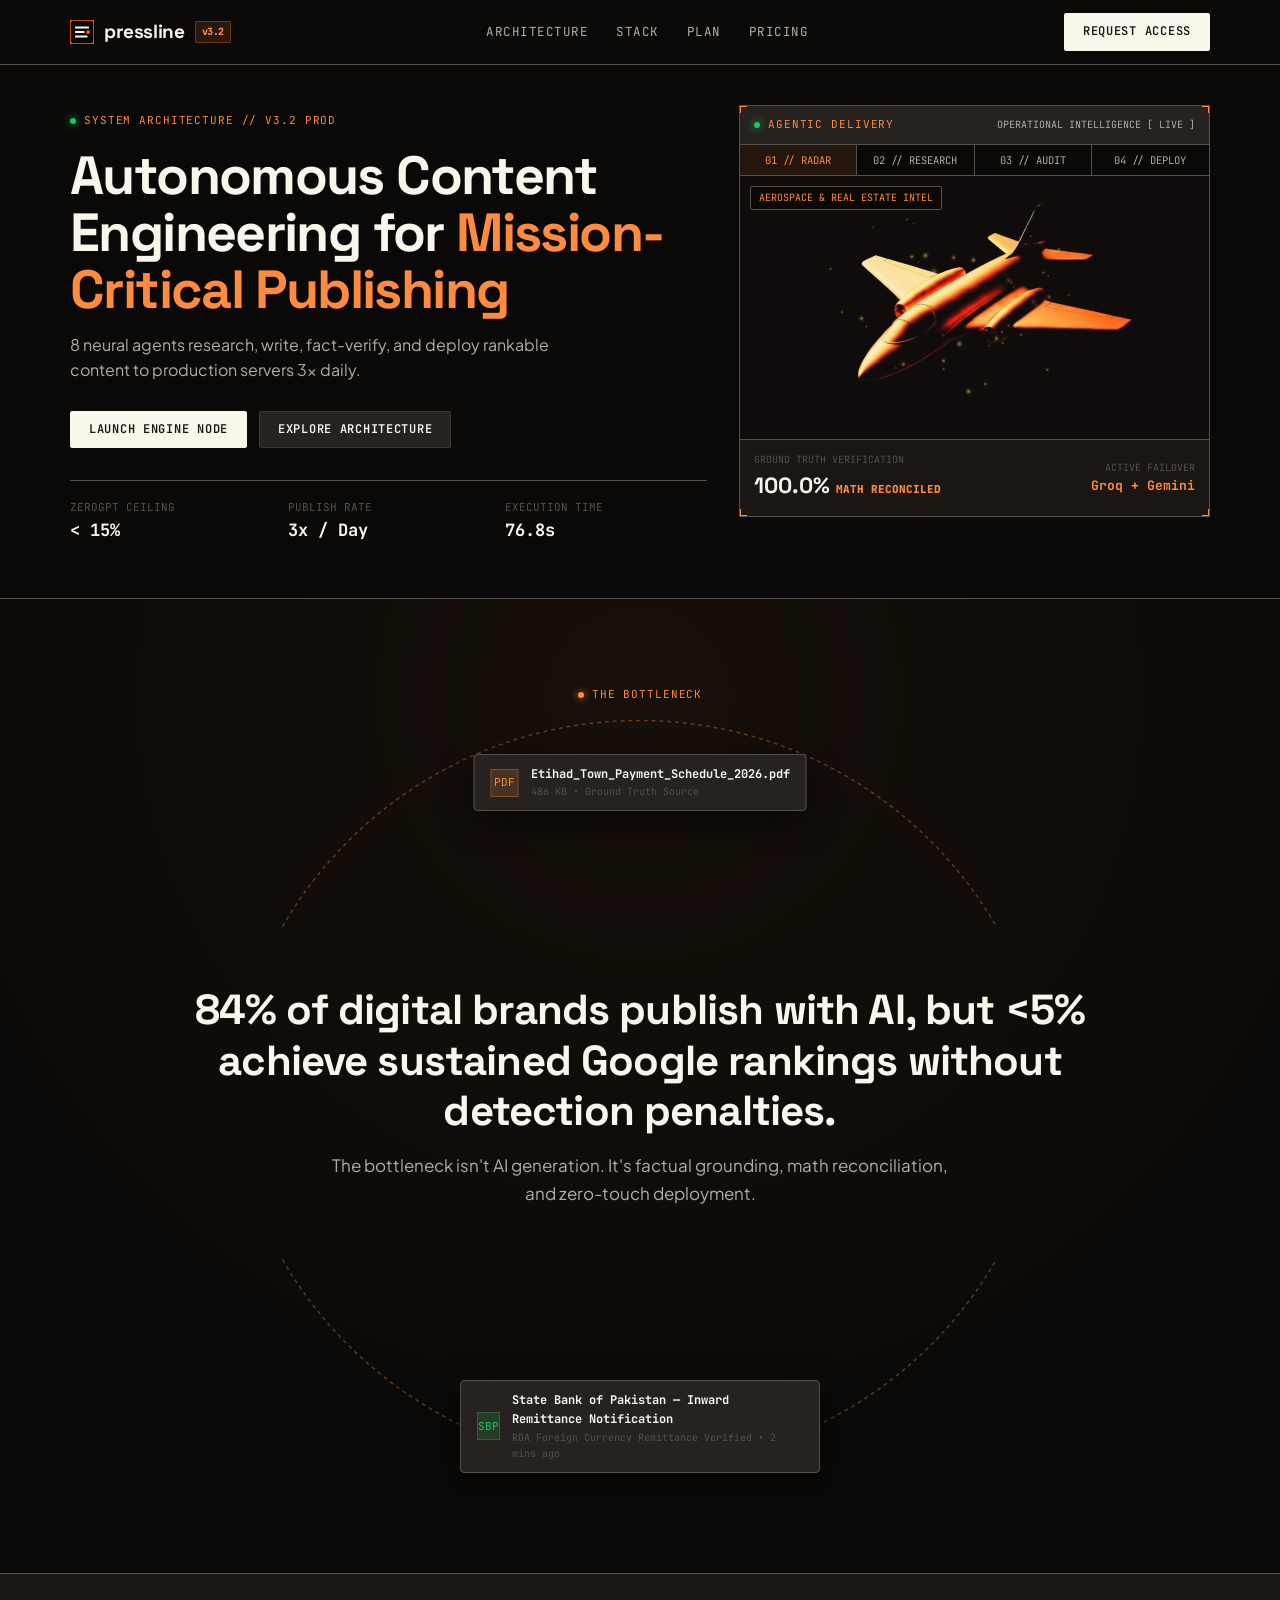
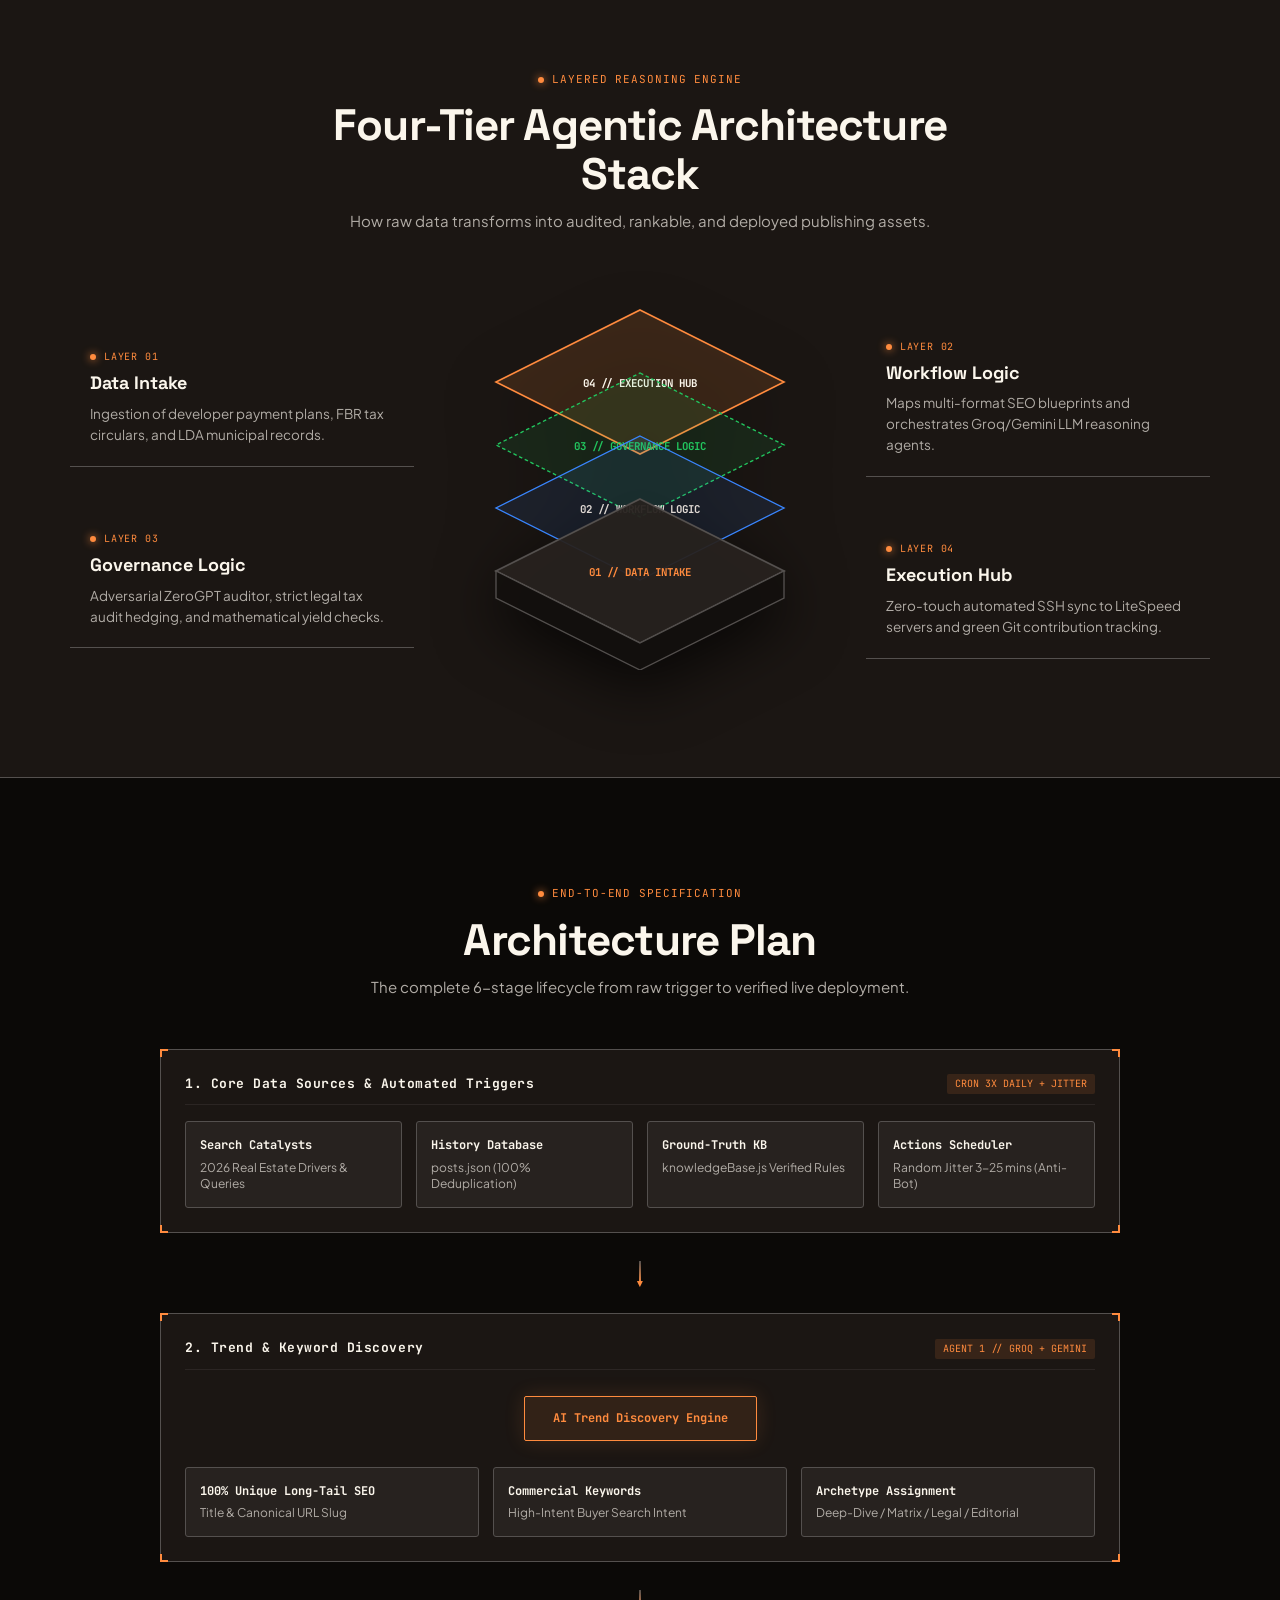
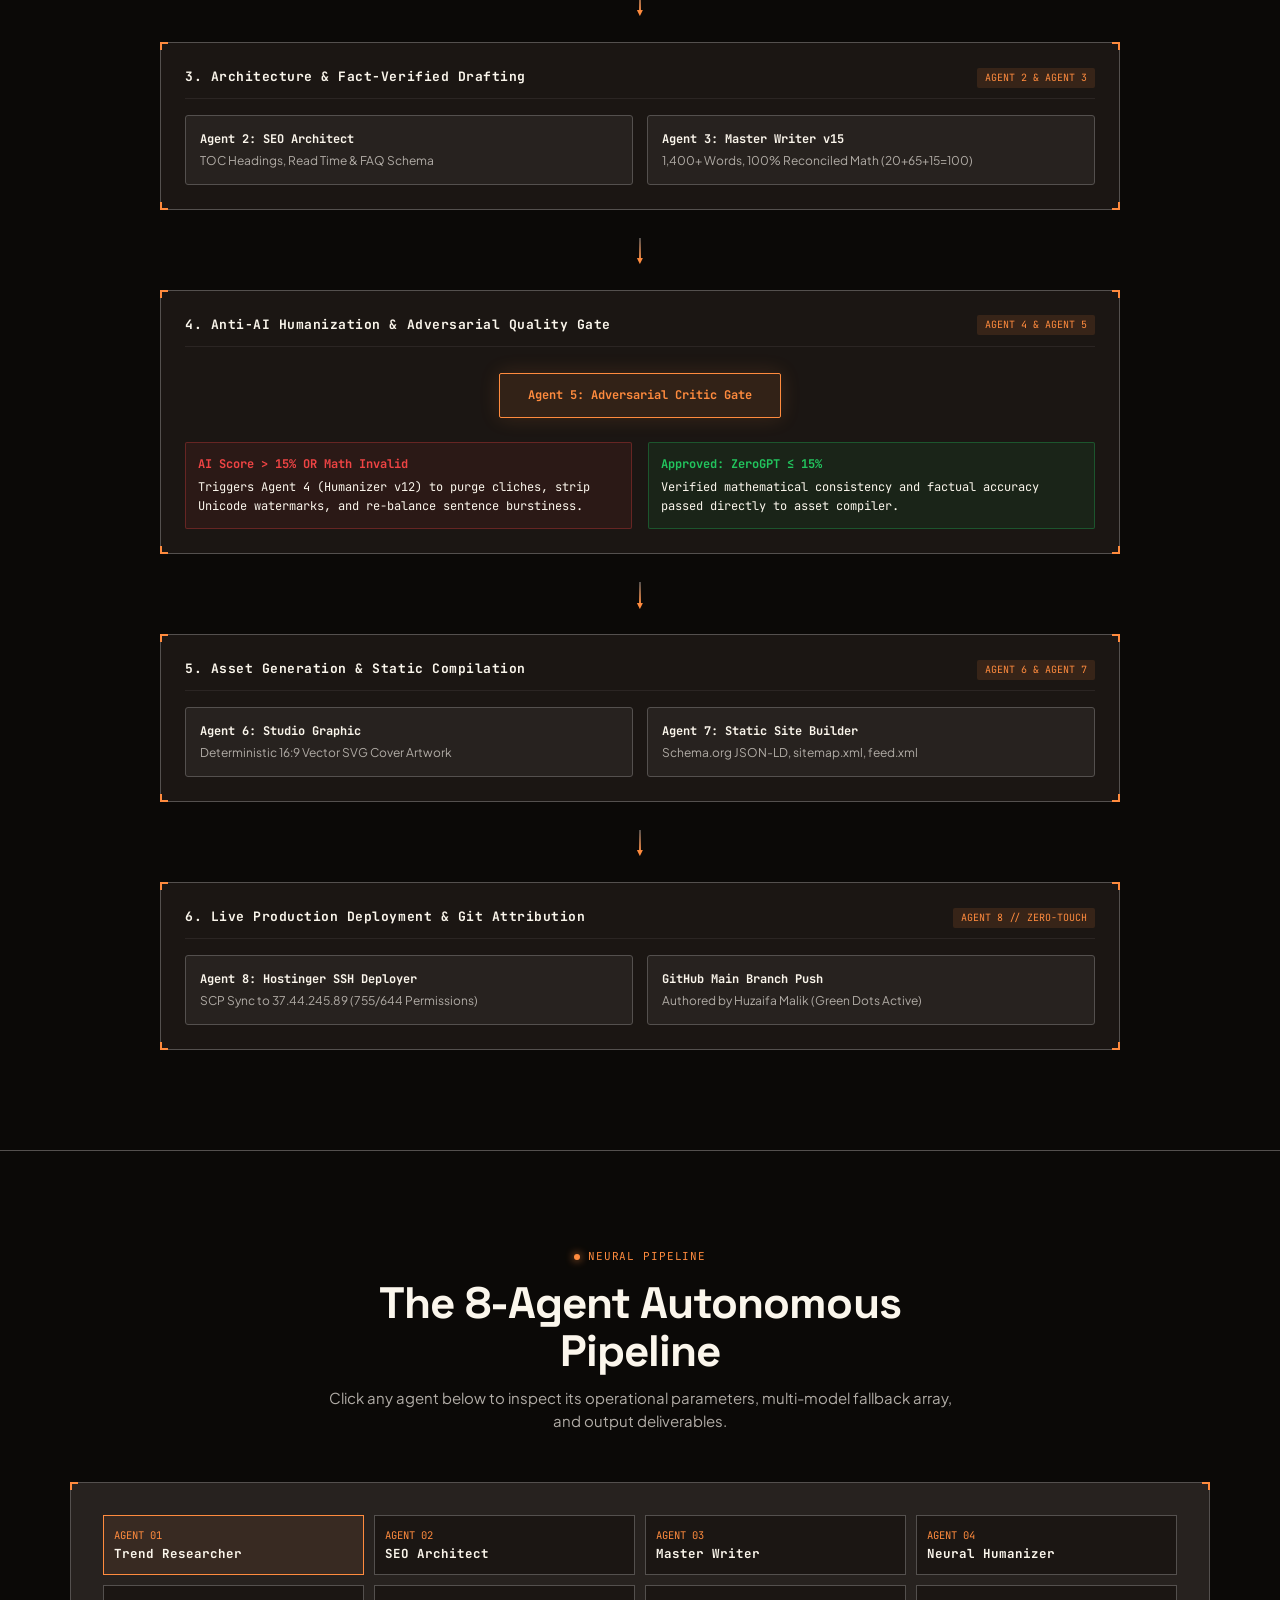
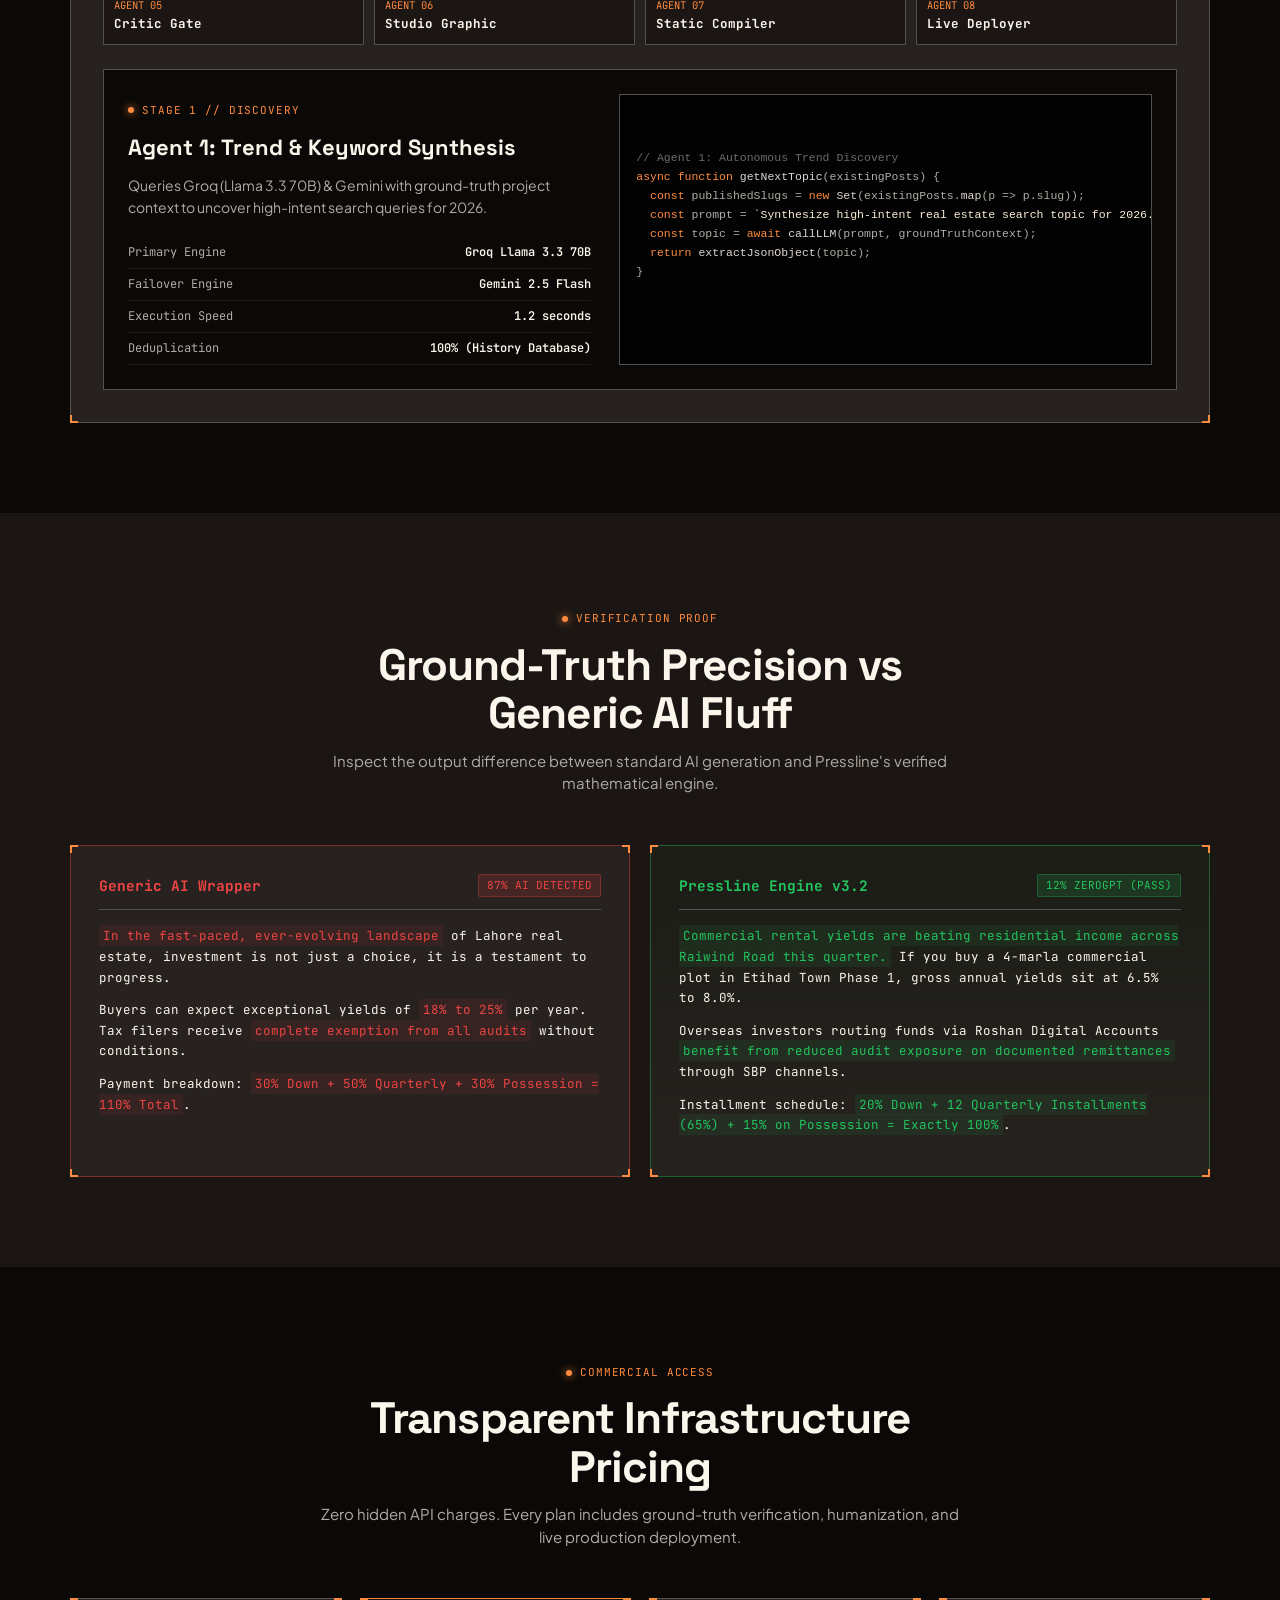
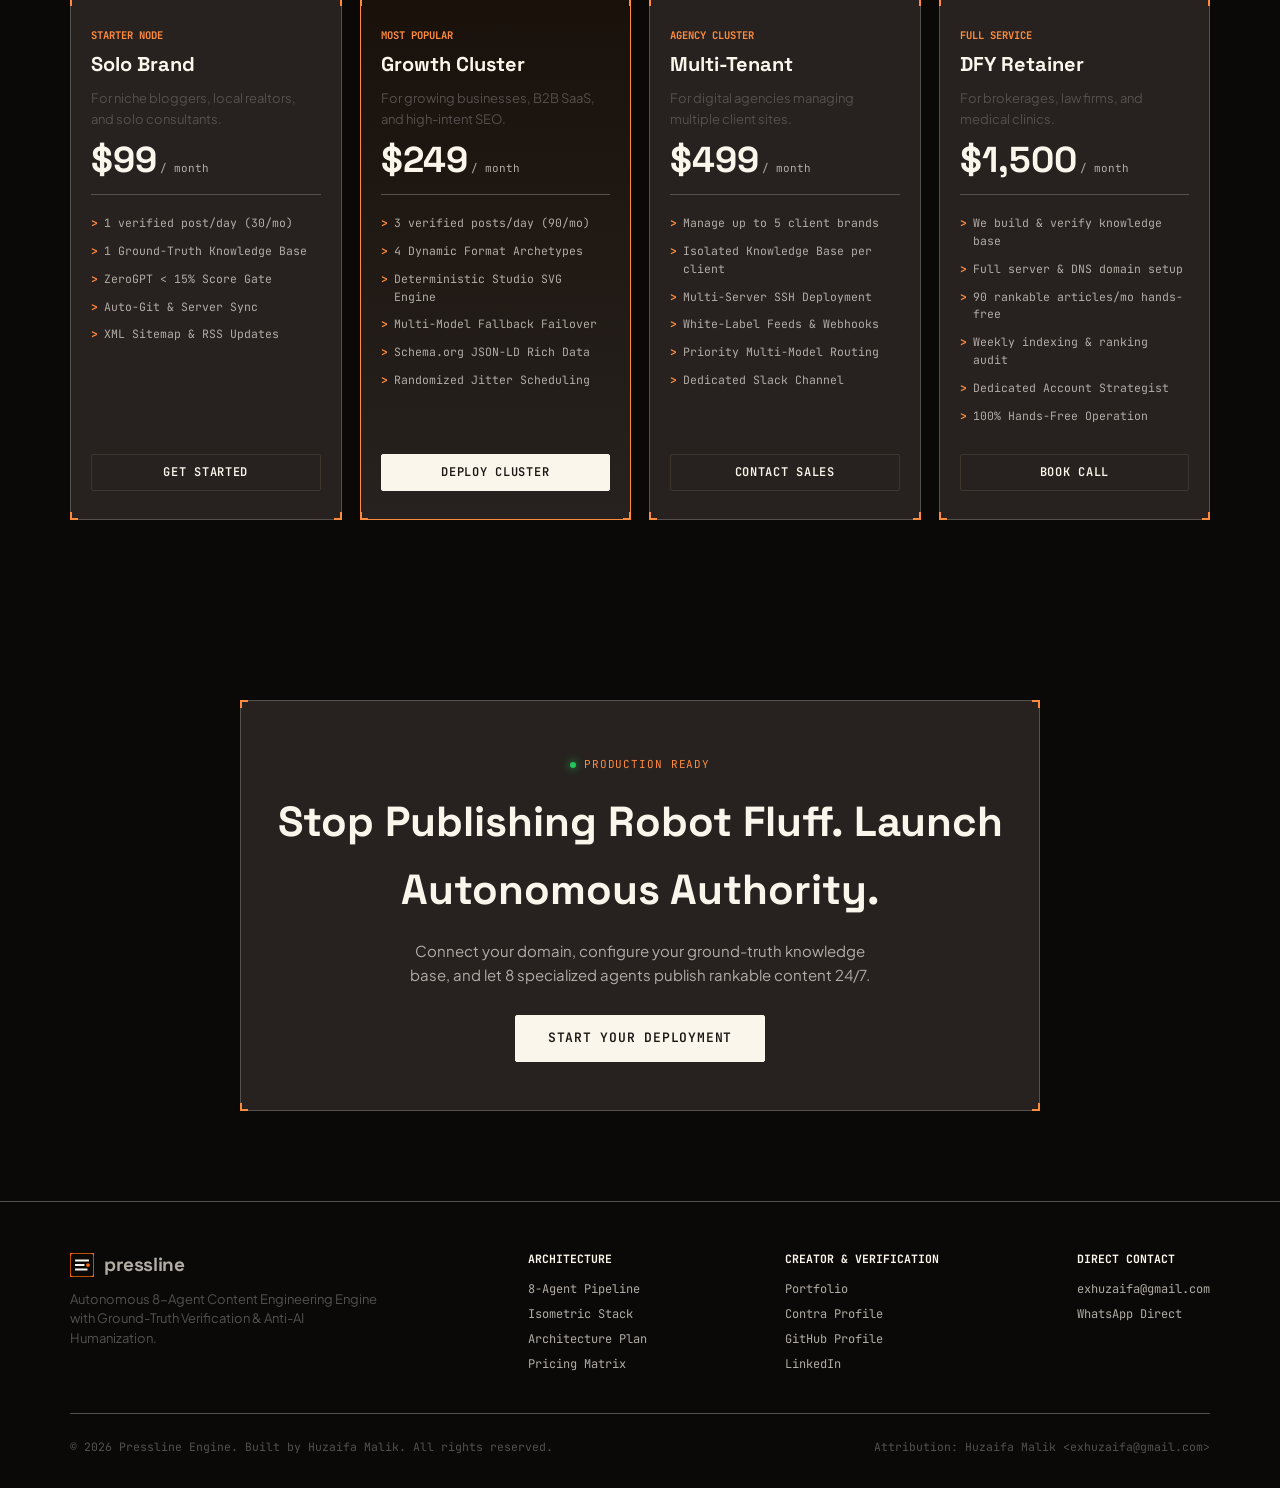
==== commit b6d15da3: "feat(ui): recode Architecture Plan in native interactive HTML/CSS flow, fix 3D isometric stack colla" ====
--- a/index.html
+++ b/index.html
@@ -93,10 +93,10 @@
   --font-heading: 'Space Grotesk', -apple-system, BlinkMacSystemFont, sans-serif;
 }
 
-/* Custom Sleek Dark Scrollbar (Zero White Bars) */
+/* Custom Sleek Dark Scrollbar */
 ::-webkit-scrollbar {
-  width: 5px;
-  height: 5px;
+  width: 4px;
+  height: 4px;
 }
 ::-webkit-scrollbar-track {
   background: var(--color-black);
@@ -189,7 +189,7 @@
 }
 
 /* ==========================================================================
-   NAVIGATION
+   NAVIGATION (GITHUB OPTION REMOVED)
    ========================================================================== */
 nav {
   position: sticky;
@@ -290,7 +290,7 @@
 }
 
 /* ==========================================================================
-   HERO SECTION (PUNCHY COPY & TIGHT HUD)
+   HERO SECTION
    ========================================================================== */
 .hero-wrapper {
   padding: 40px 0 54px;
@@ -303,11 +303,6 @@
   grid-template-columns: 1.15fr 0.85fr;
   gap: 32px;
   align-items: start;
-}
-
-.hero-left {
-  display: flex;
-  flex-direction: column;
 }
 
 .hero-left h1 {
@@ -464,7 +459,7 @@
 }
 
 /* ==========================================================================
-   ARRAKIS "THE PROBLEM" ORBIT SHOWCASE & ANIMATED FLOATING CARDS
+   ARRAKIS "THE PROBLEM" ORBIT SHOWCASE
    ========================================================================== */
 .problem-orbit-section {
   position: relative;
@@ -495,7 +490,6 @@
   opacity: 0.35;
 }
 
-/* Floating Card Stacks */
 .floating-doc-card {
   position: absolute;
   left: 50%;
@@ -587,7 +581,7 @@
 }
 
 /* ==========================================================================
-   3D ISOMETRIC ARCHITECTURE STACK SECTION (ANIMATED HOVER & ELEVATION)
+   3D ISOMETRIC ARCHITECTURE STACK SECTION (FIXED NO COLLAPSE)
    ========================================================================== */
 .isometric-stack-section {
   padding: 90px 0;
@@ -657,7 +651,6 @@
   line-height: 1.55;
 }
 
-/* Central Isometric Wireframe Canvas */
 .isometric-canvas-frame {
   text-align: center;
   position: relative;
@@ -672,59 +665,189 @@
   filter: drop-shadow(0 20px 30px rgba(0, 0, 0, 0.7));
 }
 
-.iso-plane {
-  transition: all 0.4s cubic-bezier(0.16, 1, 0.3, 1);
+/* Base transforms preserved via CSS variable translate to prevent collapse */
+.iso-plane-layer {
+  transition: transform 0.5s cubic-bezier(0.16, 1, 0.3, 1), opacity 0.5s ease;
   cursor: pointer;
 }
 
-.iso-plane:hover {
-  transform: translateY(-10px);
-}
-
-/* Floating animation on planes */
-@keyframes floatLayer04 { 0%, 100% { transform: translateY(0); } 50% { transform: translateY(-6px); } }
-@keyframes floatLayer03 { 0%, 100% { transform: translateY(0); } 50% { transform: translateY(-4px); } }
-@keyframes floatLayer02 { 0%, 100% { transform: translateY(0); } 50% { transform: translateY(-2px); } }
-
-.plane-04 { animation: floatLayer04 4s ease-in-out infinite; }
-.plane-03 { animation: floatLayer03 4s ease-in-out infinite 0.5s; }
-.plane-02 { animation: floatLayer02 4s ease-in-out infinite 1s; }
+.iso-plane-layer polygon {
+  transition: stroke 0.3s ease, fill 0.3s ease;
+}
+
+.iso-plane-layer.active polygon {
+  stroke: var(--color-sun);
+  fill: rgba(255, 139, 62, 0.25);
+}
 
 /* ==========================================================================
-   MASTER PIPELINE FLOWCHART ARCHITECTURE SECTION (USER IMAGE 5)
+   ARCHITECTURE PLAN SECTION (NATIVE HIGH-TECH FLOWCHART REDESIGN)
    ========================================================================== */
-.master-flowchart-section {
-  padding: 90px 0;
+.architecture-plan-section {
+  padding: 100px 0;
   position: relative;
   background: var(--color-black);
   border-bottom: 1px solid var(--color-stroke-3);
 }
 
-.flowchart-display-frame {
+.flowchart-container {
+  display: flex;
+  flex-direction: column;
+  gap: 28px;
+  max-width: 960px;
+  margin: 0 auto;
+  position: relative;
+}
+
+/* Flowchart Stage Block */
+.flow-stage {
+  position: relative;
+  background: var(--color-night);
+  border: 1px solid var(--color-stroke-3);
   padding: 24px;
+  transition: all 0.3s ease;
+}
+
+.flow-stage:hover {
+  border-color: var(--color-sun);
+  box-shadow: 0 0 25px rgba(255, 139, 62, 0.08);
+}
+
+.flow-stage-header {
+  display: flex;
+  align-items: center;
+  justify-content: space-between;
+  margin-bottom: 16px;
+  padding-bottom: 10px;
+  border-bottom: 1px solid rgba(223, 216, 211, 0.08);
+}
+
+.flow-stage-title {
+  font-family: var(--font-mono);
+  font-size: 13px;
+  font-weight: 700;
+  color: var(--color-dust);
+  letter-spacing: 0.04em;
+}
+
+.flow-stage-badge {
+  font-family: var(--font-mono);
+  font-size: 10px;
+  color: var(--color-sun);
+  background: rgba(255, 139, 62, 0.12);
+  padding: 2px 8px;
+  border-radius: 2px;
+}
+
+.flow-cards-grid {
+  display: grid;
+  grid-template-columns: repeat(auto-fit, minmax(200px, 1fr));
+  gap: 14px;
+}
+
+.flow-node-card {
+  background: var(--color-midnight);
+  border: 1px solid var(--color-stroke-3);
+  padding: 14px;
+  border-radius: 3px;
+  position: relative;
+  transition: all 0.2s ease;
+}
+
+.flow-node-card:hover {
+  border-color: var(--color-sun);
+  transform: translateY(-2px);
+}
+
+.flow-node-title {
+  font-family: var(--font-mono);
+  font-size: 12px;
+  font-weight: 700;
+  color: var(--color-dust);
+  margin-bottom: 4px;
+}
+
+.flow-node-desc {
+  font-size: 12px;
+  color: var(--color-stroke-2);
+  line-height: 1.4;
+}
+
+/* Flow Connector Arrow */
+.flow-arrow-down {
+  display: flex;
+  align-items: center;
+  justify-content: center;
+  height: 24px;
+  position: relative;
+}
+
+.flow-arrow-line {
+  width: 2px;
+  height: 100%;
+  background: linear-gradient(180deg, var(--color-stroke-3), var(--color-sun));
+  position: relative;
+}
+
+.flow-arrow-line::after {
+  content: '▼';
+  position: absolute;
+  bottom: -6px;
+  left: 50%;
+  transform: translateX(-50%);
+  font-size: 8px;
+  color: var(--color-sun);
+}
+
+/* Decision Node Diamond Box */
+.decision-node-wrap {
+  display: flex;
+  align-items: center;
+  justify-content: center;
+  padding: 10px 0;
+}
+
+.decision-diamond {
+  background: rgba(255, 139, 62, 0.1);
+  border: 1px solid var(--color-sun);
+  padding: 12px 28px;
   text-align: center;
-  background: #060504;
-  overflow: hidden;
-}
-
-.flowchart-img {
-  width: 100%;
-  max-width: 820px;
-  height: auto;
-  margin: 0 auto;
-  border-radius: 4px;
-  border: 1px solid var(--color-stroke-3);
-  display: block;
-  transition: transform 0.3s ease;
-}
-
-.flowchart-img:hover {
-  transform: scale(1.01);
+  font-family: var(--font-mono);
+  font-size: 12px;
+  font-weight: 700;
+  color: var(--color-sun);
+  border-radius: 2px;
+  box-shadow: 0 0 20px rgba(255, 139, 62, 0.15);
+}
+
+.decision-branch-row {
+  display: grid;
+  grid-template-columns: 1fr 1fr;
+  gap: 16px;
+  margin-top: 14px;
+}
+
+.branch-pass {
+  background: rgba(34, 197, 94, 0.08);
+  border: 1px solid rgba(34, 197, 94, 0.3);
+  padding: 12px;
+  border-radius: 2px;
+  font-family: var(--font-mono);
+  font-size: 12px;
+}
+
+.branch-retry {
+  background: rgba(239, 68, 68, 0.08);
+  border: 1px solid rgba(239, 68, 68, 0.3);
+  padding: 12px;
+  border-radius: 2px;
+  font-family: var(--font-mono);
+  font-size: 12px;
 }
 
 /* ==========================================================================
-   INTERACTIVE 8-AGENT NEURAL PIPELINE (FIXED NO HORIZONTAL OVERFLOW)
-   ========================================================================== */
+   INTERACTIVE 8-AGENT NEURAL PIPELINE
+   ========================================================================= */
 .section-wrapper {
   padding: 90px 0;
   position: relative;
@@ -813,7 +936,6 @@
   font-weight: 600;
 }
 
-/* Code box wrapping (zero ugly white scrollbar) */
 .agent-code-box {
   background: #020202;
   border: 1px solid var(--color-stroke-3);
@@ -833,7 +955,7 @@
 .ck-cm { color: #6b6b6b; }
 
 /* ==========================================================================
-   SIDE-BY-SIDE VERIFICATION PROOF (AUDIT)
+   SIDE-BY-SIDE VERIFICATION PROOF
    ========================================================================== */
 .audit-split-grid {
   display: grid;
@@ -1107,7 +1229,7 @@
 </head>
 <body>
 
-<!-- NAVIGATION -->
+<!-- NAVIGATION (GITHUB OPTION REMOVED) -->
 <nav>
   <div class="container nav-inner">
     <a href="/" class="nav-brand" aria-label="Pressline Home">
@@ -1123,9 +1245,8 @@
     <div class="nav-menu">
       <a href="#pipeline">ARCHITECTURE</a>
       <a href="#stack">STACK</a>
-      <a href="#flowchart">FLOWCHART</a>
+      <a href="#flowchart">PLAN</a>
       <a href="#pricing">PRICING</a>
-      <a href="https://github.com/Techsynx/pressline" target="_blank" rel="noopener">GITHUB</a>
     </div>
 
     <div>
@@ -1136,7 +1257,7 @@
   </div>
 </nav>
 
-<!-- HERO SECTION (FIXED TIGHT FIT - NO EMPTY SPACE ON MOBILE) -->
+<!-- HERO SECTION -->
 <header class="hero-wrapper">
   <div class="container">
     <div class="hero-layout">
@@ -1223,12 +1344,10 @@
       <div class="mono-label" style="margin-bottom: 16px;">THE BOTTLENECK</div>
 
       <div class="orbit-arc-wrap">
-        <!-- Top Arc SVG -->
         <svg class="orbit-arc-svg" viewBox="0 0 740 215" fill="none">
           <path d="M2.66 212.25C39.83 147.87 93.3 94.4 157.68 57.24C222.06 20.07 295.09 0.5 369.43 0.5C443.77 0.5 516.8 20.07 581.18 57.24C645.56 94.4 699.02 147.87 736.19 212.25" stroke="#ff8b3e" stroke-width="1.5" stroke-dasharray="4,4"/>
         </svg>
 
-        <!-- Floating PDF Card -->
         <div class="floating-doc-card card-top-stack">
           <div class="doc-icon">PDF</div>
           <div class="doc-meta">
@@ -1238,7 +1357,6 @@
         </div>
       </div>
 
-      <!-- Core Provocative Statement -->
       <div class="problem-big-statement scroll-reveal">
         <h2>84% of digital brands publish with AI, but &lt;5% achieve sustained Google rankings without detection penalties.</h2>
         <p class="sub-bottleneck">
@@ -1246,13 +1364,11 @@
         </p>
       </div>
 
-      <!-- Bottom Trajectory Arc & Floating Email Card -->
       <div class="orbit-arc-wrap">
         <svg class="orbit-arc-svg" viewBox="0 0 740 215" fill="none" style="transform: scaleY(-1);">
           <path d="M2.66 212.25C39.83 147.87 93.3 94.4 157.68 57.24C222.06 20.07 295.09 0.5 369.43 0.5C443.77 0.5 516.8 20.07 581.18 57.24C645.56 94.4 699.02 147.87 736.19 212.25" stroke="#ff8b3e" stroke-width="1.5" stroke-dasharray="4,4"/>
         </svg>
 
-        <!-- Floating SBP / Remittance Notification Card -->
         <div class="floating-doc-card card-bottom-stack">
           <div class="doc-icon" style="background: rgba(34, 197, 94, 0.15); color: var(--color-success); border-color: rgba(34, 197, 94, 0.3);">SBP</div>
           <div class="doc-meta">
@@ -1265,25 +1381,25 @@
   </div>
 </section>
 
-<!-- 3D ISOMETRIC ARCHITECTURE STACK SECTION (ANIMATED HOVER & ELEVATION) -->
+<!-- 3D ISOMETRIC ARCHITECTURE STACK SECTION (FIXED BASE TRANSFORMS) -->
 <section id="stack" class="isometric-stack-section">
   <div class="container">
     <div class="section-title-wrap scroll-reveal">
       <div class="mono-label">LAYERED REASONING ENGINE</div>
       <h2>Four-Tier Agentic Architecture Stack</h2>
-      <p>How raw real estate data transforms into audited, rankable, and deployed publishing assets.</p>
+      <p>How raw data transforms into audited, rankable, and deployed publishing assets.</p>
     </div>
 
     <div class="isometric-layout-grid">
       <!-- Left Features Column -->
       <div class="stack-card-col">
-        <div class="stack-feature-card scroll-reveal" id="card-layer1" onmouseenter="highlightLayer(1)" onmouseleave="resetLayers()">
+        <div class="stack-feature-card scroll-reveal" id="card-layer1" onmouseenter="highlightStackLayer(1)" onmouseleave="resetStackLayers()">
           <div class="mono-label" style="font-size: 10px; margin-bottom: 4px;">LAYER 01</div>
           <h3>Data Intake</h3>
-          <p>Continuous ingestion of developer payment plans, FBR tax circulars, and LDA municipal records.</p>
-        </div>
-
-        <div class="stack-feature-card scroll-reveal" id="card-layer3" onmouseenter="highlightLayer(3)" onmouseleave="resetLayers()">
+          <p>Ingestion of developer payment plans, FBR tax circulars, and LDA municipal records.</p>
+        </div>
+
+        <div class="stack-feature-card scroll-reveal" id="card-layer3" onmouseenter="highlightStackLayer(3)" onmouseleave="resetStackLayers()">
           <div class="mono-label" style="font-size: 10px; margin-bottom: 4px;">LAYER 03</div>
           <h3>Governance Logic</h3>
           <p>Adversarial ZeroGPT auditor, strict legal tax audit hedging, and mathematical yield checks.</p>
@@ -1294,25 +1410,25 @@
       <div class="isometric-canvas-frame scroll-reveal">
         <svg class="iso-layer-svg" viewBox="0 0 400 420" fill="none" xmlns="http://www.w3.org/2000/svg">
           <!-- Layer 4 (Top: Execution Hub) -->
-          <g id="iso-layer-4" class="iso-plane plane-04" transform="translate(20, 20)" onmouseenter="highlightLayer(4)" onmouseleave="resetLayers()">
+          <g id="iso-layer-4" class="iso-plane-layer" transform="translate(20, 20)" onmouseenter="highlightStackLayer(4)" onmouseleave="resetStackLayers()">
             <polygon points="180,0 340,80 180,160 20,80" fill="rgba(255, 139, 62, 0.14)" stroke="#ff8b3e" stroke-width="1.8"/>
             <text x="180" y="85" text-anchor="middle" font-family="'JetBrains Mono', monospace" font-size="12" font-weight="700" fill="#fbf6ec">04 // EXECUTION HUB</text>
           </g>
 
           <!-- Layer 3 (Governance Logic) -->
-          <g id="iso-layer-3" class="iso-plane plane-03" transform="translate(20, 90)" onmouseenter="highlightLayer(3)" onmouseleave="resetLayers()">
+          <g id="iso-layer-3" class="iso-plane-layer" transform="translate(20, 90)" onmouseenter="highlightStackLayer(3)" onmouseleave="resetStackLayers()">
             <polygon points="180,0 340,80 180,160 20,80" fill="rgba(34, 197, 94, 0.1)" stroke="#22c55e" stroke-width="1.5" stroke-dasharray="4,3"/>
             <text x="180" y="85" text-anchor="middle" font-family="'JetBrains Mono', monospace" font-size="12" font-weight="700" fill="#22c55e">03 // GOVERNANCE LOGIC</text>
           </g>
 
           <!-- Layer 2 (Workflow Logic) -->
-          <g id="iso-layer-2" class="iso-plane plane-02" transform="translate(20, 160)" onmouseenter="highlightLayer(2)" onmouseleave="resetLayers()">
+          <g id="iso-layer-2" class="iso-plane-layer" transform="translate(20, 160)" onmouseenter="highlightStackLayer(2)" onmouseleave="resetStackLayers()">
             <polygon points="180,0 340,80 180,160 20,80" fill="rgba(58, 134, 255, 0.1)" stroke="#3a86ff" stroke-width="1.5"/>
             <text x="180" y="85" text-anchor="middle" font-family="'JetBrains Mono', monospace" font-size="12" font-weight="700" fill="#dfd8d3">02 // WORKFLOW LOGIC</text>
           </g>
 
           <!-- Layer 1 (Bottom: Data Intake) -->
-          <g id="iso-layer-1" class="iso-plane" transform="translate(20, 230)" onmouseenter="highlightLayer(1)" onmouseleave="resetLayers()">
+          <g id="iso-layer-1" class="iso-plane-layer" transform="translate(20, 230)" onmouseenter="highlightStackLayer(1)" onmouseleave="resetStackLayers()">
             <polygon points="180,0 340,80 180,160 20,80" fill="rgba(39, 34, 31, 0.95)" stroke="#54504e" stroke-width="2"/>
             <polygon points="180,160 340,80 340,110 180,190 20,110 20,80" fill="rgba(20, 16, 14, 0.95)" stroke="#54504e" stroke-width="1.5"/>
             <text x="180" y="85" text-anchor="middle" font-family="'JetBrains Mono', monospace" font-size="12" font-weight="700" fill="#ff8b3e">01 // DATA INTAKE</text>
@@ -1322,13 +1438,13 @@
 
       <!-- Right Features Column -->
       <div class="stack-card-col">
-        <div class="stack-feature-card scroll-reveal" id="card-layer2" onmouseenter="highlightLayer(2)" onmouseleave="resetLayers()">
+        <div class="stack-feature-card scroll-reveal" id="card-layer2" onmouseenter="highlightStackLayer(2)" onmouseleave="resetStackLayers()">
           <div class="mono-label" style="font-size: 10px; margin-bottom: 4px;">LAYER 02</div>
           <h3>Workflow Logic</h3>
           <p>Maps multi-format SEO blueprints and orchestrates Groq/Gemini LLM reasoning agents.</p>
         </div>
 
-        <div class="stack-feature-card scroll-reveal" id="card-layer4" onmouseenter="highlightLayer(4)" onmouseleave="resetLayers()">
+        <div class="stack-feature-card scroll-reveal" id="card-layer4" onmouseenter="highlightStackLayer(4)" onmouseleave="resetStackLayers()">
           <div class="mono-label" style="font-size: 10px; margin-bottom: 4px;">LAYER 04</div>
           <h3>Execution Hub</h3>
           <p>Zero-touch automated SSH sync to LiteSpeed servers and green Git contribution tracking.</p>
@@ -1338,19 +1454,167 @@
   </div>
 </section>
 
-<!-- MASTER PIPELINE FLOWCHART ARCHITECTURE (USER DIAGRAM) -->
-<section id="flowchart" class="master-flowchart-section">
+<!-- ARCHITECTURE PLAN SECTION (RECODED NATIVE FLOWCHART WITH LIVE CONNECTORS) -->
+<section id="flowchart" class="architecture-plan-section">
   <div class="container">
     <div class="section-title-wrap scroll-reveal">
-      <div class="mono-label">END-TO-END FLOWCHART</div>
-      <h2>Production Pipeline Architecture</h2>
+      <div class="mono-label">END-TO-END SPECIFICATION</div>
+      <h2>Architecture Plan</h2>
       <p>The complete 6-stage lifecycle from raw trigger to verified live deployment.</p>
     </div>
 
-    <div class="flowchart-display-frame square-corner-frame scroll-reveal">
-      <div class="corner-tl"></div><div class="corner-tr"></div>
-      <div class="corner-bl"></div><div class="corner-br"></div>
-      <img src="assets/images/pipeline-architecture.png" alt="Pressline Master Architecture Flowchart" class="flowchart-img" loading="lazy">
+    <div class="flowchart-container scroll-reveal">
+      <!-- Stage 1: Core Data Sources -->
+      <div class="flow-stage square-corner-frame">
+        <div class="corner-tl"></div><div class="corner-tr"></div>
+        <div class="corner-bl"></div><div class="corner-br"></div>
+        <div class="flow-stage-header">
+          <div class="flow-stage-title">1. Core Data Sources &amp; Automated Triggers</div>
+          <div class="flow-stage-badge">CRON 3X DAILY + JITTER</div>
+        </div>
+        <div class="flow-cards-grid">
+          <div class="flow-node-card">
+            <div class="flow-node-title">Search Catalysts</div>
+            <div class="flow-node-desc">2026 Real Estate Drivers &amp; Queries</div>
+          </div>
+          <div class="flow-node-card">
+            <div class="flow-node-title">History Database</div>
+            <div class="flow-node-desc">posts.json (100% Deduplication)</div>
+          </div>
+          <div class="flow-node-card">
+            <div class="flow-node-title">Ground-Truth KB</div>
+            <div class="flow-node-desc">knowledgeBase.js Verified Rules</div>
+          </div>
+          <div class="flow-node-card">
+            <div class="flow-node-title">Actions Scheduler</div>
+            <div class="flow-node-desc">Random Jitter 3-25 mins (Anti-Bot)</div>
+          </div>
+        </div>
+      </div>
+
+      <div class="flow-arrow-down"><div class="flow-arrow-line"></div></div>
+
+      <!-- Stage 2: Trend & Keyword Discovery -->
+      <div class="flow-stage square-corner-frame">
+        <div class="corner-tl"></div><div class="corner-tr"></div>
+        <div class="corner-bl"></div><div class="corner-br"></div>
+        <div class="flow-stage-header">
+          <div class="flow-stage-title">2. Trend &amp; Keyword Discovery</div>
+          <div class="flow-stage-badge">AGENT 1 // GROQ + GEMINI</div>
+        </div>
+        
+        <div class="decision-node-wrap">
+          <div class="decision-diamond">AI Trend Discovery Engine</div>
+        </div>
+
+        <div class="flow-cards-grid" style="margin-top: 16px;">
+          <div class="flow-node-card">
+            <div class="flow-node-title">100% Unique Long-Tail SEO</div>
+            <div class="flow-node-desc">Title &amp; Canonical URL Slug</div>
+          </div>
+          <div class="flow-node-card">
+            <div class="flow-node-title">Commercial Keywords</div>
+            <div class="flow-node-desc">High-Intent Buyer Search Intent</div>
+          </div>
+          <div class="flow-node-card">
+            <div class="flow-node-title">Archetype Assignment</div>
+            <div class="flow-node-desc">Deep-Dive / Matrix / Legal / Editorial</div>
+          </div>
+        </div>
+      </div>
+
+      <div class="flow-arrow-down"><div class="flow-arrow-line"></div></div>
+
+      <!-- Stage 3: Architecture & Fact-Verified Drafting -->
+      <div class="flow-stage square-corner-frame">
+        <div class="corner-tl"></div><div class="corner-tr"></div>
+        <div class="corner-bl"></div><div class="corner-br"></div>
+        <div class="flow-stage-header">
+          <div class="flow-stage-title">3. Architecture &amp; Fact-Verified Drafting</div>
+          <div class="flow-stage-badge">AGENT 2 &amp; AGENT 3</div>
+        </div>
+        <div class="flow-cards-grid">
+          <div class="flow-node-card">
+            <div class="flow-node-title">Agent 2: SEO Architect</div>
+            <div class="flow-node-desc">TOC Headings, Read Time &amp; FAQ Schema</div>
+          </div>
+          <div class="flow-node-card">
+            <div class="flow-node-title">Agent 3: Master Writer v15</div>
+            <div class="flow-node-desc">1,400+ Words, 100% Reconciled Math (20+65+15=100)</div>
+          </div>
+        </div>
+      </div>
+
+      <div class="flow-arrow-down"><div class="flow-arrow-line"></div></div>
+
+      <!-- Stage 4: Anti-AI Humanization & Quality Gate -->
+      <div class="flow-stage square-corner-frame">
+        <div class="corner-tl"></div><div class="corner-tr"></div>
+        <div class="corner-bl"></div><div class="corner-br"></div>
+        <div class="flow-stage-header">
+          <div class="flow-stage-title">4. Anti-AI Humanization &amp; Adversarial Quality Gate</div>
+          <div class="flow-stage-badge">AGENT 4 &amp; AGENT 5</div>
+        </div>
+
+        <div class="decision-node-wrap">
+          <div class="decision-diamond">Agent 5: Adversarial Critic Gate</div>
+        </div>
+
+        <div class="decision-branch-row">
+          <div class="branch-retry">
+            <div style="font-weight: 700; color: var(--color-error); margin-bottom: 4px;">AI Score &gt; 15% OR Math Invalid</div>
+            <div>Triggers Agent 4 (Humanizer v12) to purge cliches, strip Unicode watermarks, and re-balance sentence burstiness.</div>
+          </div>
+          <div class="branch-pass">
+            <div style="font-weight: 700; color: var(--color-success); margin-bottom: 4px;">Approved: ZeroGPT &le; 15%</div>
+            <div>Verified mathematical consistency and factual accuracy passed directly to asset compiler.</div>
+          </div>
+        </div>
+      </div>
+
+      <div class="flow-arrow-down"><div class="flow-arrow-line"></div></div>
+
+      <!-- Stage 5: Asset Generation & Static Compilation -->
+      <div class="flow-stage square-corner-frame">
+        <div class="corner-tl"></div><div class="corner-tr"></div>
+        <div class="corner-bl"></div><div class="corner-br"></div>
+        <div class="flow-stage-header">
+          <div class="flow-stage-title">5. Asset Generation &amp; Static Compilation</div>
+          <div class="flow-stage-badge">AGENT 6 &amp; AGENT 7</div>
+        </div>
+        <div class="flow-cards-grid">
+          <div class="flow-node-card">
+            <div class="flow-node-title">Agent 6: Studio Graphic</div>
+            <div class="flow-node-desc">Deterministic 16:9 Vector SVG Cover Artwork</div>
+          </div>
+          <div class="flow-node-card">
+            <div class="flow-node-title">Agent 7: Static Site Builder</div>
+            <div class="flow-node-desc">Schema.org JSON-LD, sitemap.xml, feed.xml</div>
+          </div>
+        </div>
+      </div>
+
+      <div class="flow-arrow-down"><div class="flow-arrow-line"></div></div>
+
+      <!-- Stage 6: Live Production Deployment & Git Sync -->
+      <div class="flow-stage square-corner-frame">
+        <div class="corner-tl"></div><div class="corner-tr"></div>
+        <div class="corner-bl"></div><div class="corner-br"></div>
+        <div class="flow-stage-header">
+          <div class="flow-stage-title">6. Live Production Deployment &amp; Git Attribution</div>
+          <div class="flow-stage-badge">AGENT 8 // ZERO-TOUCH</div>
+        </div>
+        <div class="flow-cards-grid">
+          <div class="flow-node-card">
+            <div class="flow-node-title">Agent 8: Hostinger SSH Deployer</div>
+            <div class="flow-node-desc">SCP Sync to 37.44.245.89 (755/644 Permissions)</div>
+          </div>
+          <div class="flow-node-card">
+            <div class="flow-node-title">GitHub Main Branch Push</div>
+            <div class="flow-node-desc">Authored by Huzaifa Malik (Green Dots Active)</div>
+          </div>
+        </div>
+      </div>
     </div>
   </div>
 </section>
@@ -1646,7 +1910,7 @@
         <ul>
           <li><a href="#pipeline">8-Agent Pipeline</a></li>
           <li><a href="#stack">Isometric Stack</a></li>
-          <li><a href="#flowchart">Flowchart</a></li>
+          <li><a href="#flowchart">Architecture Plan</a></li>
           <li><a href="#pricing">Pricing Matrix</a></li>
         </ul>
       </div>
@@ -1666,13 +1930,12 @@
         <ul>
           <li><a href="mailto:exhuzaifa@gmail.com">exhuzaifa@gmail.com</a></li>
           <li><a href="https://wa.me/923268282409" target="_blank" rel="noopener">WhatsApp Direct</a></li>
-          <li><a href="https://github.com/Techsynx/pressline" target="_blank" rel="noopener">Repository</a></li>
         </ul>
       </div>
     </div>
 
     <div class="footer-credit-bar">
-      <div>&copy; 2026 Pressline Engine. Built by Huzaifa Malik (Techsynx). All rights reserved.</div>
+      <div>&copy; 2026 Pressline Engine. Built by Huzaifa Malik. All rights reserved.</div>
       <div>Attribution: Huzaifa Malik &lt;exhuzaifa@gmail.com&gt;</div>
     </div>
   </div>
@@ -1705,24 +1968,26 @@
   btns.forEach((b, i) => b.classList.toggle('active', i === idx));
 }
 
-// Isometric Stack Highlight Sync
-function highlightLayer(layerNum) {
-  for (let i = 1; i <= 4; i++) {
-    const plane = document.getElementById('iso-layer-' + i);
-    const card = document.getElementById('card-layer' + i);
-    if (plane) plane.style.opacity = (i === layerNum) ? '1' : '0.35';
-    if (plane && i === layerNum) plane.style.transform = 'translateY(-12px)';
-    if (card) card.classList.toggle('highlighted', i === layerNum);
-  }
-}
-
-function resetLayers() {
+// Isometric Stack Highlight Sync (Zero Collapse Bug)
+function highlightStackLayer(layerNum) {
   for (let i = 1; i <= 4; i++) {
     const plane = document.getElementById('iso-layer-' + i);
     const card = document.getElementById('card-layer' + i);
     if (plane) {
+      plane.classList.toggle('active', i === layerNum);
+      plane.style.opacity = (i === layerNum) ? '1' : '0.4';
+    }
+    if (card) card.classList.toggle('highlighted', i === layerNum);
+  }
+}
+
+function resetStackLayers() {
+  for (let i = 1; i <= 4; i++) {
+    const plane = document.getElementById('iso-layer-' + i);
+    const card = document.getElementById('card-layer' + i);
+    if (plane) {
+      plane.classList.remove('active');
       plane.style.opacity = '1';
-      plane.style.transform = 'none';
     }
     if (card) card.classList.remove('highlighted');
   }
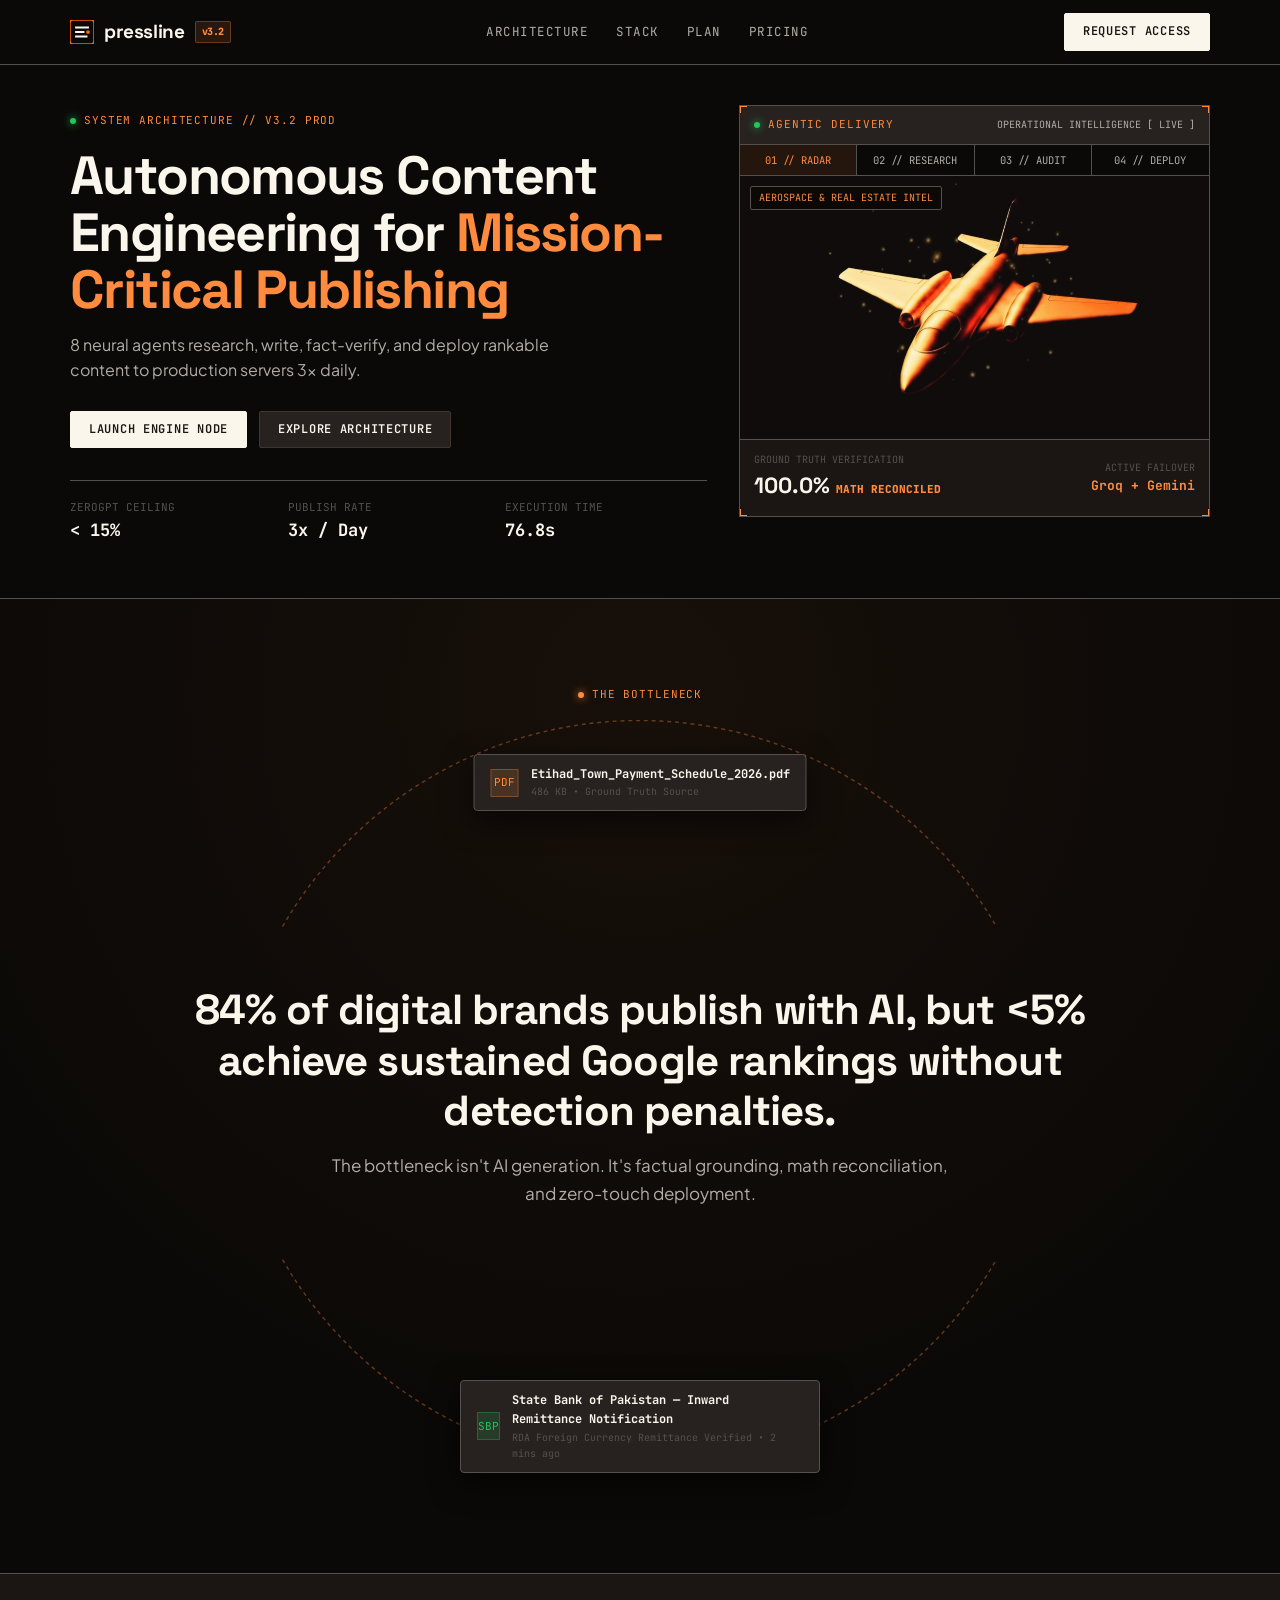
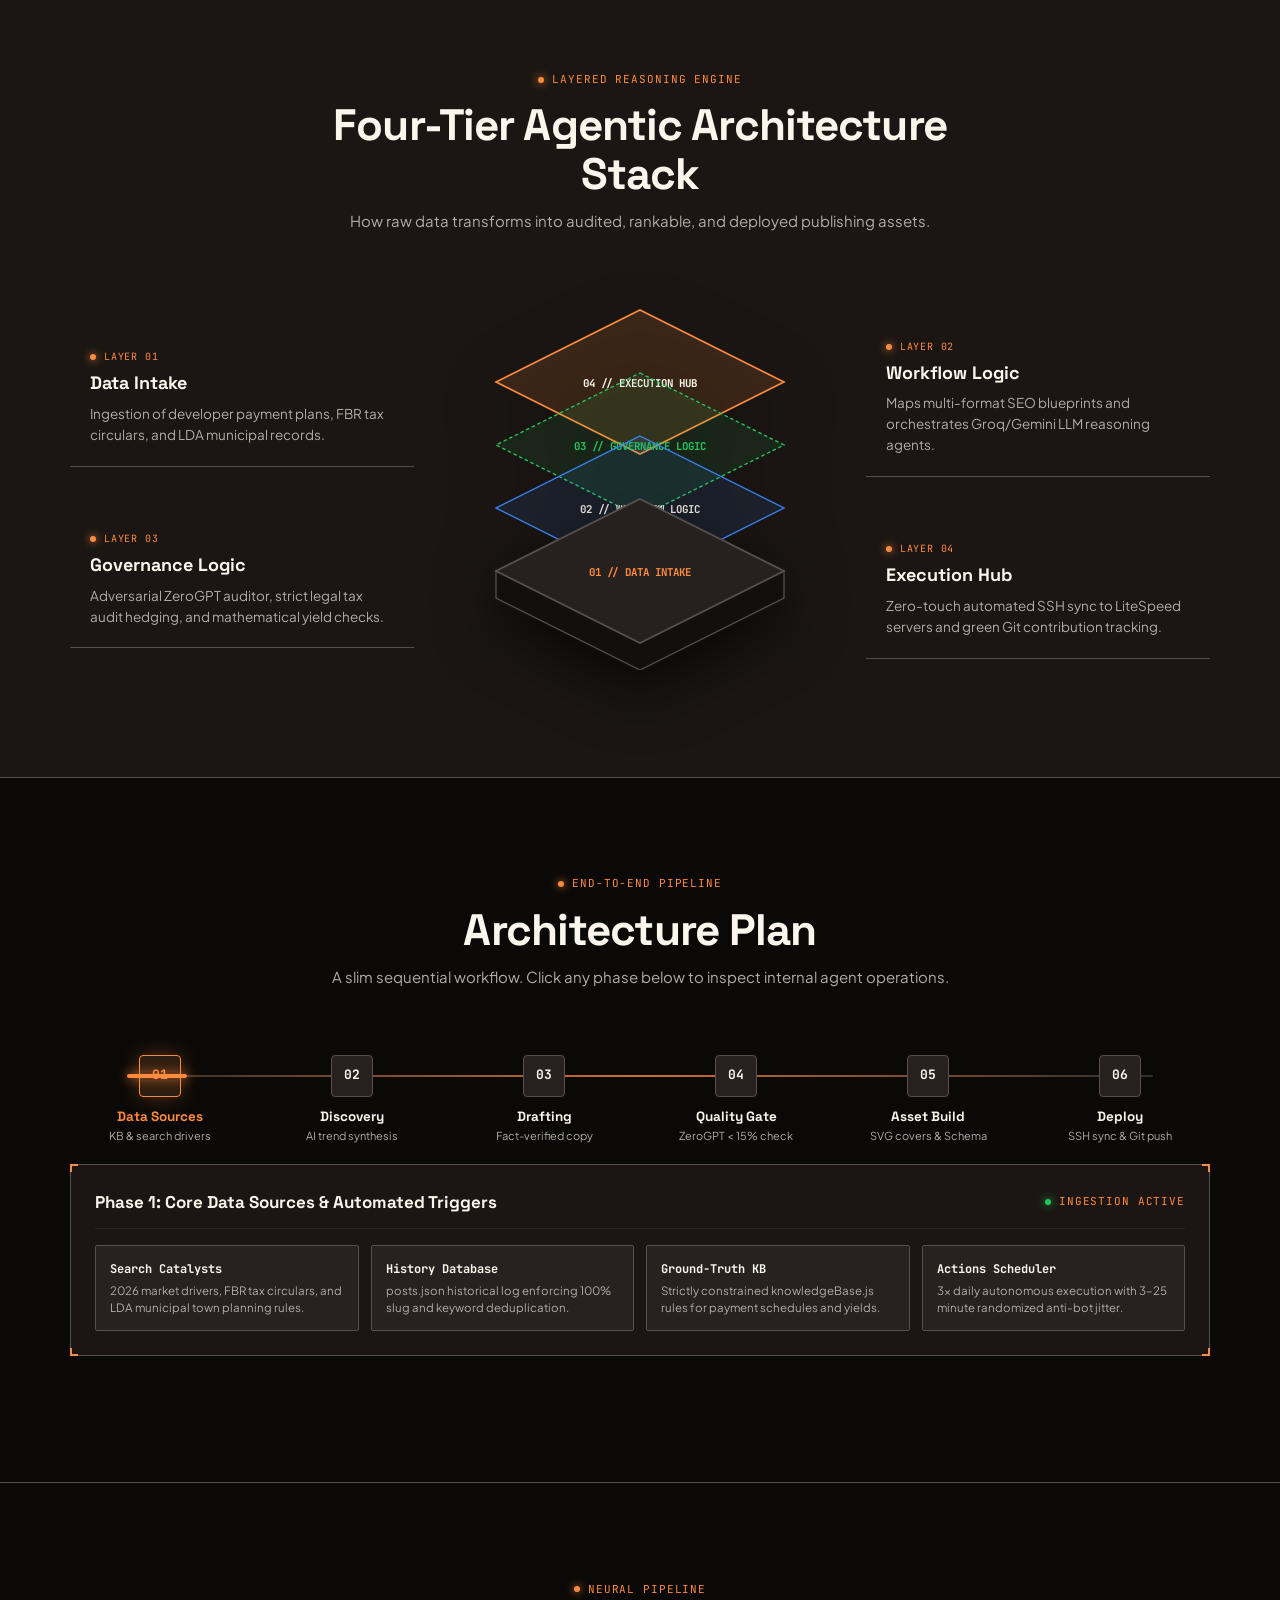
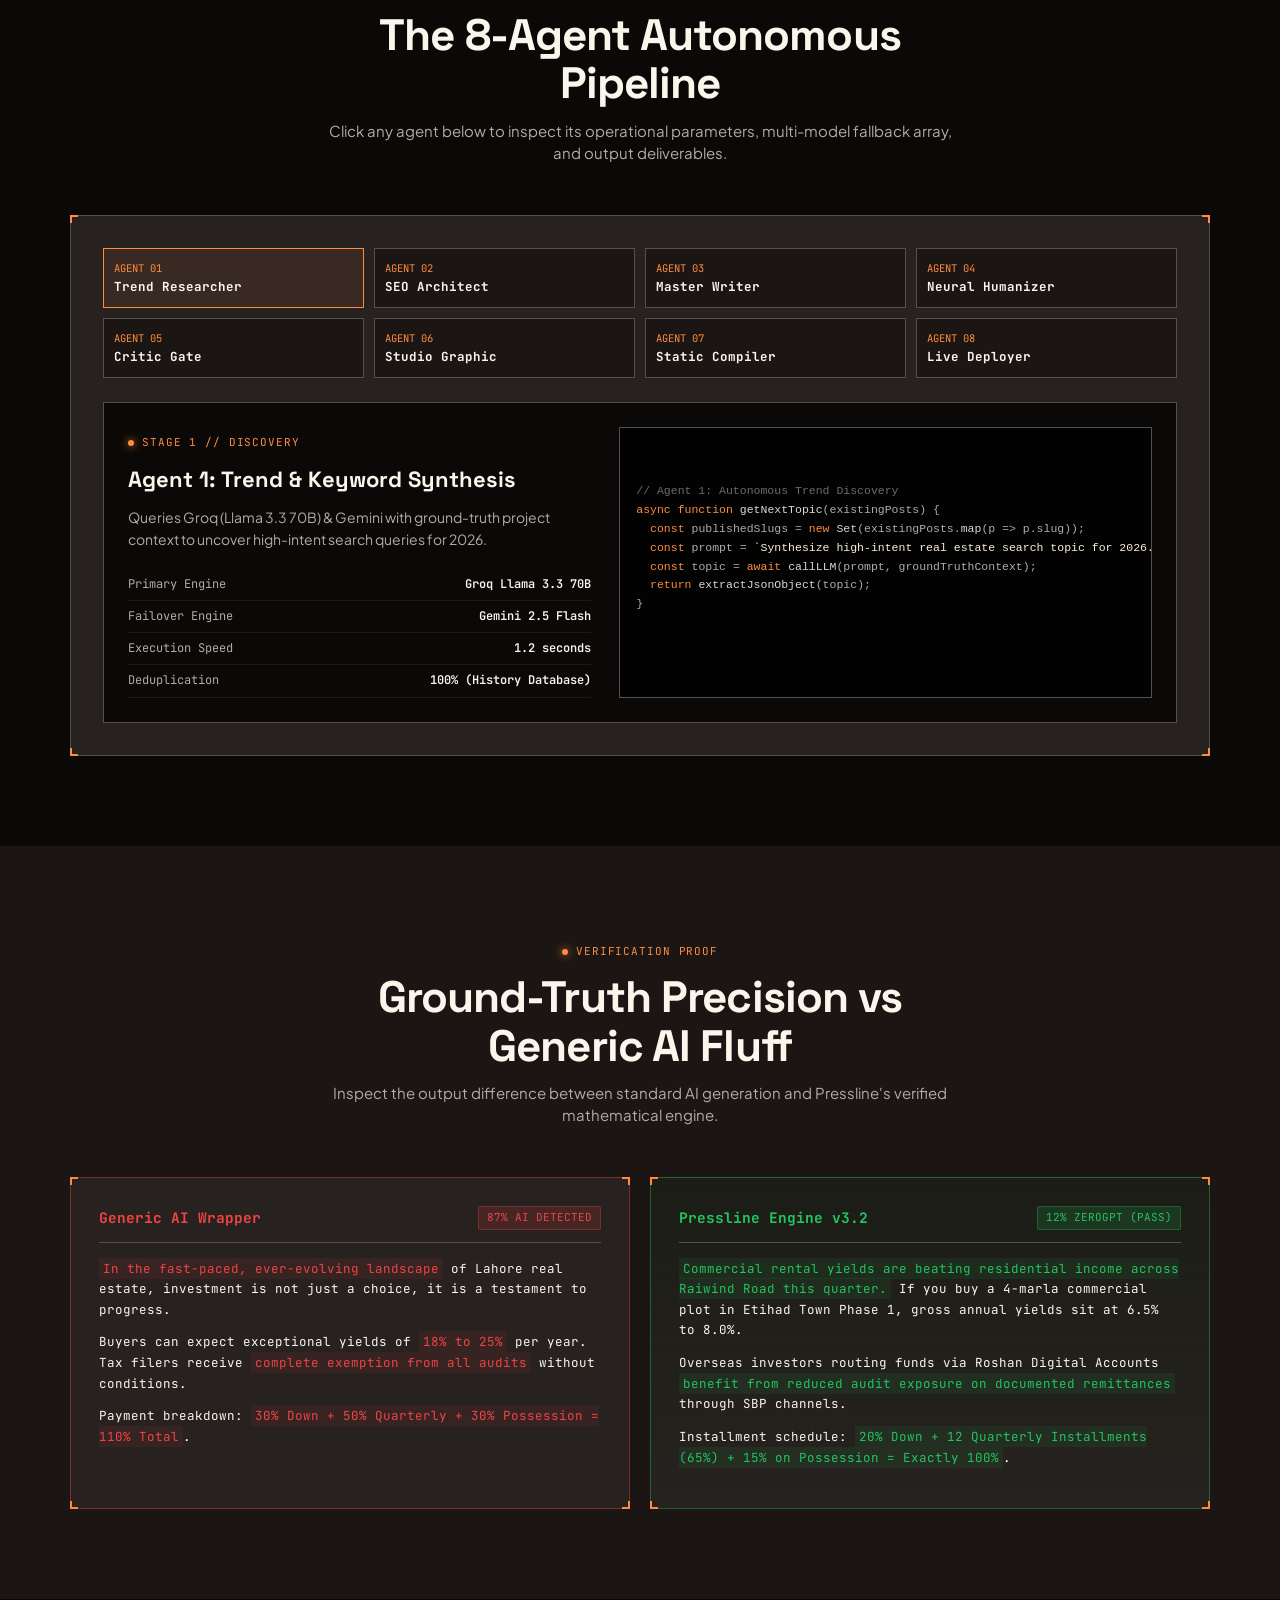
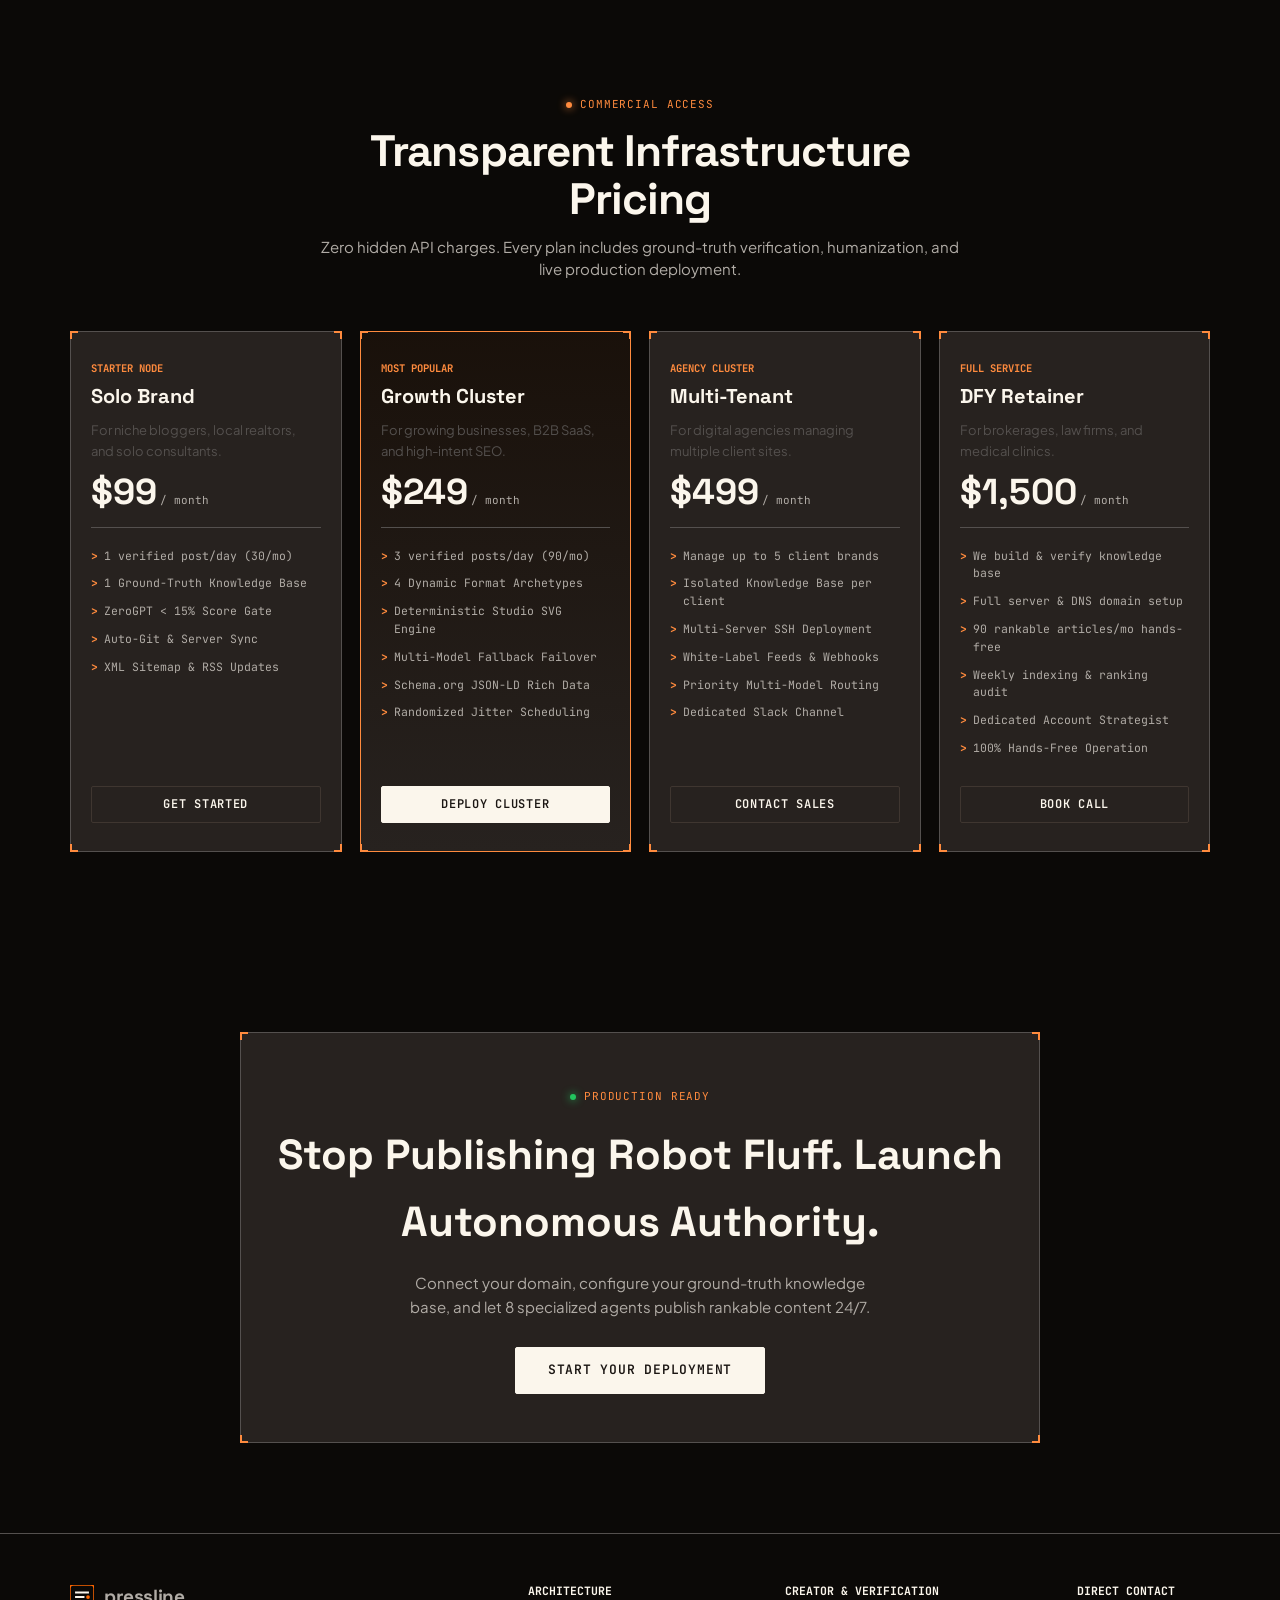
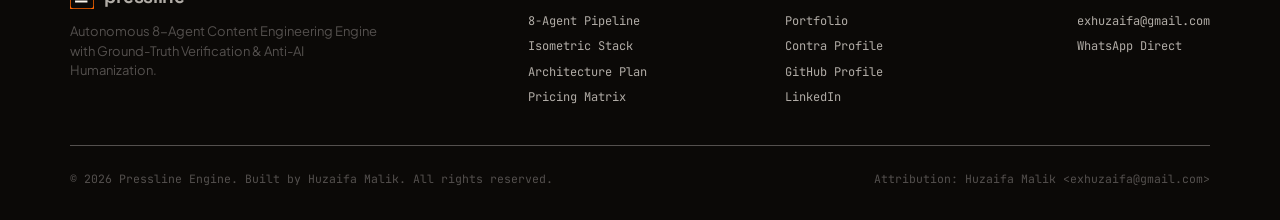
==== commit a639de31: "feat(ui): convert Architecture Plan to slim 6-node horizontal stepper with pulse line & interactive " ====
--- a/index.html
+++ b/index.html
@@ -189,7 +189,7 @@
 }
 
 /* ==========================================================================
-   NAVIGATION (GITHUB OPTION REMOVED)
+   NAVIGATION
    ========================================================================== */
 nav {
   position: sticky;
@@ -581,7 +581,7 @@
 }
 
 /* ==========================================================================
-   3D ISOMETRIC ARCHITECTURE STACK SECTION (FIXED NO COLLAPSE)
+   3D ISOMETRIC ARCHITECTURE STACK SECTION
    ========================================================================== */
 .isometric-stack-section {
   padding: 90px 0;
@@ -665,9 +665,8 @@
   filter: drop-shadow(0 20px 30px rgba(0, 0, 0, 0.7));
 }
 
-/* Base transforms preserved via CSS variable translate to prevent collapse */
 .iso-plane-layer {
-  transition: transform 0.5s cubic-bezier(0.16, 1, 0.3, 1), opacity 0.5s ease;
+  transition: opacity 0.4s ease;
   cursor: pointer;
 }
 
@@ -681,85 +680,179 @@
 }
 
 /* ==========================================================================
-   ARCHITECTURE PLAN SECTION (NATIVE HIGH-TECH FLOWCHART REDESIGN)
+   ARCHITECTURE PLAN — SLIM 6-NODE HORIZONTAL STEPPER & EXPANDABLE DRAWER
    ========================================================================== */
 .architecture-plan-section {
-  padding: 100px 0;
+  padding: 90px 0;
   position: relative;
   background: var(--color-black);
   border-bottom: 1px solid var(--color-stroke-3);
 }
 
-.flowchart-container {
+/* Horizontal Timeline Container */
+.stepper-timeline-outer {
+  position: relative;
+  width: 100%;
+  margin: 0 auto 36px;
+}
+
+.stepper-scroll-wrap {
+  position: relative;
+  display: flex;
+  align-items: flex-start;
+  justify-content: space-between;
+  width: 100%;
+  padding: 16px 0 10px;
+  overflow-x: auto;
+  scrollbar-width: none;
+  -webkit-overflow-scrolling: touch;
+}
+
+.stepper-scroll-wrap::-webkit-scrollbar {
+  display: none;
+}
+
+/* Continuous Pulse Connecting Line Behind Nodes */
+.stepper-connecting-line {
+  position: absolute;
+  top: 36px;
+  left: 5%;
+  right: 5%;
+  height: 2px;
+  background: linear-gradient(90deg, rgba(84, 80, 78, 0.5) 0%, rgba(255, 139, 62, 0.8) 50%, rgba(84, 80, 78, 0.5) 100%);
+  z-index: 1;
+  pointer-events: none;
+}
+
+.stepper-connecting-line::after {
+  content: '';
+  position: absolute;
+  top: -1px;
+  left: 0;
+  width: 60px;
+  height: 4px;
+  background: #ff8b3e;
+  border-radius: 2px;
+  box-shadow: 0 0 12px #ff8b3e;
+  animation: linePulse 4s cubic-bezier(0.4, 0, 0.2, 1) infinite;
+}
+
+@keyframes linePulse {
+  0% { left: 0%; opacity: 0; }
+  20% { opacity: 1; }
+  80% { opacity: 1; }
+  100% { left: 95%; opacity: 0; }
+}
+
+/* Individual Stepper Node */
+.stepper-node {
+  position: relative;
+  z-index: 2;
+  flex: 1;
+  min-width: 140px;
+  max-width: 180px;
   display: flex;
   flex-direction: column;
-  gap: 28px;
-  max-width: 960px;
-  margin: 0 auto;
-  position: relative;
-}
-
-/* Flowchart Stage Block */
-.flow-stage {
-  position: relative;
+  align-items: center;
+  text-align: center;
+  cursor: pointer;
+  padding: 0 8px;
+  transition: transform 0.2s ease;
+}
+
+.stepper-node:hover {
+  transform: translateY(-2px);
+}
+
+.stepper-node-bubble {
+  width: 42px;
+  height: 42px;
+  border-radius: 4px;
+  background: var(--color-midnight);
+  border: 1px solid var(--color-stroke-3);
+  display: flex;
+  align-items: center;
+  justify-content: center;
+  font-family: var(--font-mono);
+  font-size: 13px;
+  font-weight: 700;
+  color: var(--color-dust);
+  margin-bottom: 12px;
+  transition: all 0.3s cubic-bezier(0.16, 1, 0.3, 1);
+}
+
+.stepper-node.active .stepper-node-bubble {
+  background: rgba(255, 139, 62, 0.15);
+  border-color: var(--color-sun);
+  color: var(--color-sun);
+  box-shadow: 0 0 20px rgba(255, 139, 62, 0.3);
+}
+
+.stepper-node-title {
+  font-family: var(--font-heading);
+  font-size: 13.5px;
+  font-weight: 700;
+  color: var(--color-dust);
+  margin-bottom: 4px;
+  line-height: 1.2;
+}
+
+.stepper-node.active .stepper-node-title {
+  color: var(--color-sun);
+}
+
+.stepper-node-desc {
+  font-size: 11px;
+  color: var(--color-stroke-2);
+  line-height: 1.35;
+}
+
+/* Expandable Drawer Card */
+.stepper-drawer-pane {
   background: var(--color-night);
   border: 1px solid var(--color-stroke-3);
   padding: 24px;
-  transition: all 0.3s ease;
-}
-
-.flow-stage:hover {
-  border-color: var(--color-sun);
-  box-shadow: 0 0 25px rgba(255, 139, 62, 0.08);
-}
-
-.flow-stage-header {
+  margin-top: 10px;
+  border-radius: 4px;
+  position: relative;
+  transition: all 0.3s cubic-bezier(0.16, 1, 0.3, 1);
+}
+
+.drawer-header {
   display: flex;
   align-items: center;
   justify-content: space-between;
   margin-bottom: 16px;
-  padding-bottom: 10px;
+  padding-bottom: 12px;
   border-bottom: 1px solid rgba(223, 216, 211, 0.08);
 }
 
-.flow-stage-title {
-  font-family: var(--font-mono);
-  font-size: 13px;
+.drawer-header h3 {
+  font-family: var(--font-heading);
+  font-size: 17px;
   font-weight: 700;
   color: var(--color-dust);
-  letter-spacing: 0.04em;
-}
-
-.flow-stage-badge {
-  font-family: var(--font-mono);
-  font-size: 10px;
-  color: var(--color-sun);
-  background: rgba(255, 139, 62, 0.12);
-  padding: 2px 8px;
-  border-radius: 2px;
-}
-
-.flow-cards-grid {
+}
+
+.drawer-cards-grid {
   display: grid;
   grid-template-columns: repeat(auto-fit, minmax(200px, 1fr));
-  gap: 14px;
-}
-
-.flow-node-card {
+  gap: 12px;
+}
+
+.drawer-subcard {
   background: var(--color-midnight);
   border: 1px solid var(--color-stroke-3);
   padding: 14px;
-  border-radius: 3px;
-  position: relative;
-  transition: all 0.2s ease;
-}
-
-.flow-node-card:hover {
+  border-radius: 2px;
+  transition: border-color 0.2s ease;
+}
+
+.drawer-subcard:hover {
   border-color: var(--color-sun);
-  transform: translateY(-2px);
-}
-
-.flow-node-title {
+}
+
+.drawer-subcard-title {
   font-family: var(--font-mono);
   font-size: 12px;
   font-weight: 700;
@@ -767,87 +860,15 @@
   margin-bottom: 4px;
 }
 
-.flow-node-desc {
-  font-size: 12px;
+.drawer-subcard-desc {
+  font-size: 11.5px;
   color: var(--color-stroke-2);
-  line-height: 1.4;
-}
-
-/* Flow Connector Arrow */
-.flow-arrow-down {
-  display: flex;
-  align-items: center;
-  justify-content: center;
-  height: 24px;
-  position: relative;
-}
-
-.flow-arrow-line {
-  width: 2px;
-  height: 100%;
-  background: linear-gradient(180deg, var(--color-stroke-3), var(--color-sun));
-  position: relative;
-}
-
-.flow-arrow-line::after {
-  content: '▼';
-  position: absolute;
-  bottom: -6px;
-  left: 50%;
-  transform: translateX(-50%);
-  font-size: 8px;
-  color: var(--color-sun);
-}
-
-/* Decision Node Diamond Box */
-.decision-node-wrap {
-  display: flex;
-  align-items: center;
-  justify-content: center;
-  padding: 10px 0;
-}
-
-.decision-diamond {
-  background: rgba(255, 139, 62, 0.1);
-  border: 1px solid var(--color-sun);
-  padding: 12px 28px;
-  text-align: center;
-  font-family: var(--font-mono);
-  font-size: 12px;
-  font-weight: 700;
-  color: var(--color-sun);
-  border-radius: 2px;
-  box-shadow: 0 0 20px rgba(255, 139, 62, 0.15);
-}
-
-.decision-branch-row {
-  display: grid;
-  grid-template-columns: 1fr 1fr;
-  gap: 16px;
-  margin-top: 14px;
-}
-
-.branch-pass {
-  background: rgba(34, 197, 94, 0.08);
-  border: 1px solid rgba(34, 197, 94, 0.3);
-  padding: 12px;
-  border-radius: 2px;
-  font-family: var(--font-mono);
-  font-size: 12px;
-}
-
-.branch-retry {
-  background: rgba(239, 68, 68, 0.08);
-  border: 1px solid rgba(239, 68, 68, 0.3);
-  padding: 12px;
-  border-radius: 2px;
-  font-family: var(--font-mono);
-  font-size: 12px;
+  line-height: 1.45;
 }
 
 /* ==========================================================================
    INTERACTIVE 8-AGENT NEURAL PIPELINE
-   ========================================================================= */
+   ========================================================================== */
 .section-wrapper {
   padding: 90px 0;
   position: relative;
@@ -1224,12 +1245,13 @@
   .audit-split-grid { grid-template-columns: 1fr; }
   .pricing-matrix-arrakis { grid-template-columns: 1fr; }
   .cta-deploy-block { padding: 32px 16px; }
+  .stepper-scroll-wrap { justify-content: flex-start; gap: 12px; }
 }
 </style>
 </head>
 <body>
 
-<!-- NAVIGATION (GITHUB OPTION REMOVED) -->
+<!-- NAVIGATION -->
 <nav>
   <div class="container nav-inner">
     <a href="/" class="nav-brand" aria-label="Pressline Home">
@@ -1337,7 +1359,7 @@
   </div>
 </header>
 
-<!-- ARRAKIS "THE PROBLEM" ORBIT SHOWCASE & ANIMATED FLOATING CARDS -->
+<!-- ARRAKIS "THE PROBLEM" ORBIT SHOWCASE -->
 <section class="problem-orbit-section">
   <div class="container">
     <div class="problem-orbit-container">
@@ -1381,7 +1403,7 @@
   </div>
 </section>
 
-<!-- 3D ISOMETRIC ARCHITECTURE STACK SECTION (FIXED BASE TRANSFORMS) -->
+<!-- 3D ISOMETRIC ARCHITECTURE STACK SECTION -->
 <section id="stack" class="isometric-stack-section">
   <div class="container">
     <div class="section-title-wrap scroll-reveal">
@@ -1429,8 +1451,8 @@
 
           <!-- Layer 1 (Bottom: Data Intake) -->
           <g id="iso-layer-1" class="iso-plane-layer" transform="translate(20, 230)" onmouseenter="highlightStackLayer(1)" onmouseleave="resetStackLayers()">
+            <polygon points="180,0 340,80 340,110 180,190 20,110 20,80" fill="rgba(20, 16, 14, 0.95)" stroke="#54504e" stroke-width="1.5"/>
             <polygon points="180,0 340,80 180,160 20,80" fill="rgba(39, 34, 31, 0.95)" stroke="#54504e" stroke-width="2"/>
-            <polygon points="180,160 340,80 340,110 180,190 20,110 20,80" fill="rgba(20, 16, 14, 0.95)" stroke="#54504e" stroke-width="1.5"/>
             <text x="180" y="85" text-anchor="middle" font-family="'JetBrains Mono', monospace" font-size="12" font-weight="700" fill="#ff8b3e">01 // DATA INTAKE</text>
           </g>
         </svg>
@@ -1454,165 +1476,75 @@
   </div>
 </section>
 
-<!-- ARCHITECTURE PLAN SECTION (RECODED NATIVE FLOWCHART WITH LIVE CONNECTORS) -->
+<!-- ARCHITECTURE PLAN — SLIM 6-NODE HORIZONTAL STEPPER & EXPANDABLE DRAWER -->
 <section id="flowchart" class="architecture-plan-section">
   <div class="container">
     <div class="section-title-wrap scroll-reveal">
-      <div class="mono-label">END-TO-END SPECIFICATION</div>
+      <div class="mono-label">END-TO-END PIPELINE</div>
       <h2>Architecture Plan</h2>
-      <p>The complete 6-stage lifecycle from raw trigger to verified live deployment.</p>
+      <p>A slim sequential workflow. Click any phase below to inspect internal agent operations.</p>
     </div>
 
-    <div class="flowchart-container scroll-reveal">
-      <!-- Stage 1: Core Data Sources -->
-      <div class="flow-stage square-corner-frame">
+    <!-- Horizontal Stepper Row -->
+    <div class="stepper-timeline-outer scroll-reveal">
+      <div class="stepper-connecting-line"></div>
+      
+      <div class="stepper-scroll-wrap">
+        <!-- Node 1 -->
+        <div class="stepper-node active" onclick="selectStep(0)">
+          <div class="stepper-node-bubble">01</div>
+          <div class="stepper-node-title">Data Sources</div>
+          <div class="stepper-node-desc">KB &amp; search drivers</div>
+        </div>
+
+        <!-- Node 2 -->
+        <div class="stepper-node" onclick="selectStep(1)">
+          <div class="stepper-node-bubble">02</div>
+          <div class="stepper-node-title">Discovery</div>
+          <div class="stepper-node-desc">AI trend synthesis</div>
+        </div>
+
+        <!-- Node 3 -->
+        <div class="stepper-node" onclick="selectStep(2)">
+          <div class="stepper-node-bubble">03</div>
+          <div class="stepper-node-title">Drafting</div>
+          <div class="stepper-node-desc">Fact-verified copy</div>
+        </div>
+
+        <!-- Node 4 -->
+        <div class="stepper-node" onclick="selectStep(3)">
+          <div class="stepper-node-bubble">04</div>
+          <div class="stepper-node-title">Quality Gate</div>
+          <div class="stepper-node-desc">ZeroGPT &lt; 15% check</div>
+        </div>
+
+        <!-- Node 5 -->
+        <div class="stepper-node" onclick="selectStep(4)">
+          <div class="stepper-node-bubble">05</div>
+          <div class="stepper-node-title">Asset Build</div>
+          <div class="stepper-node-desc">SVG covers &amp; Schema</div>
+        </div>
+
+        <!-- Node 6 -->
+        <div class="stepper-node" onclick="selectStep(5)">
+          <div class="stepper-node-bubble">06</div>
+          <div class="stepper-node-title">Deploy</div>
+          <div class="stepper-node-desc">SSH sync &amp; Git push</div>
+        </div>
+      </div>
+
+      <!-- Expandable Detail Drawer Below Stepper -->
+      <div class="stepper-drawer-pane square-corner-frame" id="stepperDrawer">
         <div class="corner-tl"></div><div class="corner-tr"></div>
         <div class="corner-bl"></div><div class="corner-br"></div>
-        <div class="flow-stage-header">
-          <div class="flow-stage-title">1. Core Data Sources &amp; Automated Triggers</div>
-          <div class="flow-stage-badge">CRON 3X DAILY + JITTER</div>
-        </div>
-        <div class="flow-cards-grid">
-          <div class="flow-node-card">
-            <div class="flow-node-title">Search Catalysts</div>
-            <div class="flow-node-desc">2026 Real Estate Drivers &amp; Queries</div>
-          </div>
-          <div class="flow-node-card">
-            <div class="flow-node-title">History Database</div>
-            <div class="flow-node-desc">posts.json (100% Deduplication)</div>
-          </div>
-          <div class="flow-node-card">
-            <div class="flow-node-title">Ground-Truth KB</div>
-            <div class="flow-node-desc">knowledgeBase.js Verified Rules</div>
-          </div>
-          <div class="flow-node-card">
-            <div class="flow-node-title">Actions Scheduler</div>
-            <div class="flow-node-desc">Random Jitter 3-25 mins (Anti-Bot)</div>
-          </div>
-        </div>
-      </div>
-
-      <div class="flow-arrow-down"><div class="flow-arrow-line"></div></div>
-
-      <!-- Stage 2: Trend & Keyword Discovery -->
-      <div class="flow-stage square-corner-frame">
-        <div class="corner-tl"></div><div class="corner-tr"></div>
-        <div class="corner-bl"></div><div class="corner-br"></div>
-        <div class="flow-stage-header">
-          <div class="flow-stage-title">2. Trend &amp; Keyword Discovery</div>
-          <div class="flow-stage-badge">AGENT 1 // GROQ + GEMINI</div>
-        </div>
         
-        <div class="decision-node-wrap">
-          <div class="decision-diamond">AI Trend Discovery Engine</div>
-        </div>
-
-        <div class="flow-cards-grid" style="margin-top: 16px;">
-          <div class="flow-node-card">
-            <div class="flow-node-title">100% Unique Long-Tail SEO</div>
-            <div class="flow-node-desc">Title &amp; Canonical URL Slug</div>
-          </div>
-          <div class="flow-node-card">
-            <div class="flow-node-title">Commercial Keywords</div>
-            <div class="flow-node-desc">High-Intent Buyer Search Intent</div>
-          </div>
-          <div class="flow-node-card">
-            <div class="flow-node-title">Archetype Assignment</div>
-            <div class="flow-node-desc">Deep-Dive / Matrix / Legal / Editorial</div>
-          </div>
-        </div>
-      </div>
-
-      <div class="flow-arrow-down"><div class="flow-arrow-line"></div></div>
-
-      <!-- Stage 3: Architecture & Fact-Verified Drafting -->
-      <div class="flow-stage square-corner-frame">
-        <div class="corner-tl"></div><div class="corner-tr"></div>
-        <div class="corner-bl"></div><div class="corner-br"></div>
-        <div class="flow-stage-header">
-          <div class="flow-stage-title">3. Architecture &amp; Fact-Verified Drafting</div>
-          <div class="flow-stage-badge">AGENT 2 &amp; AGENT 3</div>
-        </div>
-        <div class="flow-cards-grid">
-          <div class="flow-node-card">
-            <div class="flow-node-title">Agent 2: SEO Architect</div>
-            <div class="flow-node-desc">TOC Headings, Read Time &amp; FAQ Schema</div>
-          </div>
-          <div class="flow-node-card">
-            <div class="flow-node-title">Agent 3: Master Writer v15</div>
-            <div class="flow-node-desc">1,400+ Words, 100% Reconciled Math (20+65+15=100)</div>
-          </div>
-        </div>
-      </div>
-
-      <div class="flow-arrow-down"><div class="flow-arrow-line"></div></div>
-
-      <!-- Stage 4: Anti-AI Humanization & Quality Gate -->
-      <div class="flow-stage square-corner-frame">
-        <div class="corner-tl"></div><div class="corner-tr"></div>
-        <div class="corner-bl"></div><div class="corner-br"></div>
-        <div class="flow-stage-header">
-          <div class="flow-stage-title">4. Anti-AI Humanization &amp; Adversarial Quality Gate</div>
-          <div class="flow-stage-badge">AGENT 4 &amp; AGENT 5</div>
-        </div>
-
-        <div class="decision-node-wrap">
-          <div class="decision-diamond">Agent 5: Adversarial Critic Gate</div>
-        </div>
-
-        <div class="decision-branch-row">
-          <div class="branch-retry">
-            <div style="font-weight: 700; color: var(--color-error); margin-bottom: 4px;">AI Score &gt; 15% OR Math Invalid</div>
-            <div>Triggers Agent 4 (Humanizer v12) to purge cliches, strip Unicode watermarks, and re-balance sentence burstiness.</div>
-          </div>
-          <div class="branch-pass">
-            <div style="font-weight: 700; color: var(--color-success); margin-bottom: 4px;">Approved: ZeroGPT &le; 15%</div>
-            <div>Verified mathematical consistency and factual accuracy passed directly to asset compiler.</div>
-          </div>
-        </div>
-      </div>
-
-      <div class="flow-arrow-down"><div class="flow-arrow-line"></div></div>
-
-      <!-- Stage 5: Asset Generation & Static Compilation -->
-      <div class="flow-stage square-corner-frame">
-        <div class="corner-tl"></div><div class="corner-tr"></div>
-        <div class="corner-bl"></div><div class="corner-br"></div>
-        <div class="flow-stage-header">
-          <div class="flow-stage-title">5. Asset Generation &amp; Static Compilation</div>
-          <div class="flow-stage-badge">AGENT 6 &amp; AGENT 7</div>
-        </div>
-        <div class="flow-cards-grid">
-          <div class="flow-node-card">
-            <div class="flow-node-title">Agent 6: Studio Graphic</div>
-            <div class="flow-node-desc">Deterministic 16:9 Vector SVG Cover Artwork</div>
-          </div>
-          <div class="flow-node-card">
-            <div class="flow-node-title">Agent 7: Static Site Builder</div>
-            <div class="flow-node-desc">Schema.org JSON-LD, sitemap.xml, feed.xml</div>
-          </div>
-        </div>
-      </div>
-
-      <div class="flow-arrow-down"><div class="flow-arrow-line"></div></div>
-
-      <!-- Stage 6: Live Production Deployment & Git Sync -->
-      <div class="flow-stage square-corner-frame">
-        <div class="corner-tl"></div><div class="corner-tr"></div>
-        <div class="corner-bl"></div><div class="corner-br"></div>
-        <div class="flow-stage-header">
-          <div class="flow-stage-title">6. Live Production Deployment &amp; Git Attribution</div>
-          <div class="flow-stage-badge">AGENT 8 // ZERO-TOUCH</div>
-        </div>
-        <div class="flow-cards-grid">
-          <div class="flow-node-card">
-            <div class="flow-node-title">Agent 8: Hostinger SSH Deployer</div>
-            <div class="flow-node-desc">SCP Sync to 37.44.245.89 (755/644 Permissions)</div>
-          </div>
-          <div class="flow-node-card">
-            <div class="flow-node-title">GitHub Main Branch Push</div>
-            <div class="flow-node-desc">Authored by Huzaifa Malik (Green Dots Active)</div>
-          </div>
+        <div class="drawer-header">
+          <h3 id="drawerPhaseTitle">Phase 1: Core Data Sources &amp; Triggers</h3>
+          <div class="mono-label pulse-green" id="drawerPhaseBadge">INGESTION ACTIVE</div>
+        </div>
+
+        <div class="drawer-cards-grid" id="drawerGrid">
+          <!-- Dynamic Content Injected via JS -->
         </div>
       </div>
     </div>
@@ -1968,7 +1900,7 @@
   btns.forEach((b, i) => b.classList.toggle('active', i === idx));
 }
 
-// Isometric Stack Highlight Sync (Zero Collapse Bug)
+// Isometric Stack Highlight Sync
 function highlightStackLayer(layerNum) {
   for (let i = 1; i <= 4; i++) {
     const plane = document.getElementById('iso-layer-' + i);
@@ -1992,6 +1924,86 @@
     if (card) card.classList.remove('highlighted');
   }
 }
+
+// 6-Node Horizontal Stepper Drawer Data
+const STEPPER_PHASES = [
+  {
+    title: "Phase 1: Core Data Sources & Automated Triggers",
+    badge: "INGESTION ACTIVE",
+    cards: [
+      { title: "Search Catalysts", desc: "2026 market drivers, FBR tax circulars, and LDA municipal town planning rules." },
+      { title: "History Database", desc: "posts.json historical log enforcing 100% slug and keyword deduplication." },
+      { title: "Ground-Truth KB", desc: "Strictly constrained knowledgeBase.js rules for payment schedules and yields." },
+      { title: "Actions Scheduler", desc: "3x daily autonomous execution with 3–25 minute randomized anti-bot jitter." }
+    ]
+  },
+  {
+    title: "Phase 2: Trend & Keyword Discovery",
+    badge: "AGENT 1 // DISCOVERY",
+    cards: [
+      { title: "Agent 1: Trend Researcher", desc: "Synthesizes high-intent search queries via Groq Llama 3.3 70B & Gemini 2.5." },
+      { title: "Unique Long-Tail SEO", desc: "Generates click-worthy, non-generic title and canonical URL slug." },
+      { title: "Commercial Keywords", desc: "Maps high-intent commercial terms with buyer investment intent." },
+      { title: "Archetype Assignment", desc: "Selects 1 of 4 formats (Deep-Dive, Comparison Matrix, Legal, Commentary)." }
+    ]
+  },
+  {
+    title: "Phase 3: Architecture & Fact-Verified Drafting",
+    badge: "AGENTS 2 & 3 // DRAFTING",
+    cards: [
+      { title: "Agent 2: SEO Architect", desc: "Constructs semantic H2/H3 outline, read-time estimator, and FAQ Schema." },
+      { title: "Agent 3: Master Writer v15", desc: "Writes 1,400+ words strictly anchored to Ground Truth KB (20%+65%+15%=100%)." },
+      { title: "Banned AI Formulations", desc: "Strict ban on cliché openings, hollow transition phrases, and fluff." }
+    ]
+  },
+  {
+    title: "Phase 4: Anti-AI Humanization & Quality Gate",
+    badge: "AGENTS 4 & 5 // AUDIT",
+    cards: [
+      { title: "Agent 5: Critic Quality Gate", desc: "Adversarial audit model. Passes only if predicted ZeroGPT score <= 15%." },
+      { title: "Agent 4: Neural Humanizer v12", desc: "Rewrites failures with bursty sentence rhythms and strips Unicode watermarks." },
+      { title: "Legal Audit Hedging", desc: "Enforces accurate legal tax hedging on RDA foreign currency remittances." }
+    ]
+  },
+  {
+    title: "Phase 5: Asset Generation & Static Compilation",
+    badge: "AGENTS 6 & 7 // COMPILER",
+    cards: [
+      { title: "Agent 6: Studio Graphic", desc: "Deterministic 16:9 responsive vector SVG cover artwork (< 6 KB payload)." },
+      { title: "Agent 7: Static Compiler", desc: "Assembles lightweight HTML5 (< 35 KB), Schema.org JSON-LD, sitemap, and RSS." },
+      { title: "Index & Hub Sync", desc: "Updates blog.html archive with author verification and category metadata." }
+    ]
+  },
+  {
+    title: "Phase 6: Live Production Deployment & Git Sync",
+    badge: "AGENT 8 // LIVE SYNC",
+    cards: [
+      { title: "Agent 8: SSH/SCP Deployer", desc: "Direct encrypted transfer to LiteSpeed server (port 65002) with 755/644 perms." },
+      { title: "GitHub Main Push", desc: "Authored by Huzaifa Malik <exhuzaifa@gmail.com> for live green activity squares." },
+      { title: "Cache Flush & Verification", desc: "Automated HTTP 200 validation and instant global CDN propagation." }
+    ]
+  }
+];
+
+function selectStep(idx) {
+  const phase = STEPPER_PHASES[idx];
+  const nodes = document.querySelectorAll('.stepper-node');
+  nodes.forEach((n, i) => n.classList.toggle('active', i === idx));
+
+  document.getElementById('drawerPhaseTitle').textContent = phase.title;
+  document.getElementById('drawerPhaseBadge').textContent = phase.badge;
+
+  const grid = document.getElementById('drawerGrid');
+  grid.innerHTML = phase.cards.map(c => `
+    <div class="drawer-subcard">
+      <div class="drawer-subcard-title">${c.title}</div>
+      <div class="drawer-subcard-desc">${c.desc}</div>
+    </div>
+  `).join('');
+}
+
+// Initialize Phase 1 Drawer on load
+selectStep(0);
 
 // 8-Agent Architecture Matrix
 const AGENTS = [
@@ -2009,6 +2021,7 @@
 <span class="ck-kw">async function</span> <span class="ck-fn">getNextTopic</span>(existingPosts) {
   <span class="ck-kw">const</span> publishedSlugs = <span class="ck-kw">new</span> <span class="ck-fn">Set</span>(existingPosts.<span class="ck-fn">map</span>(p =&gt; p.slug));
   <span class="ck-kw">const</span> prompt = <span class="ck-str">\`Synthesize high-intent real estate search topic for 2026...\`</span>;
+  
   <span class="ck-kw">const</span> topic = <span class="ck-kw">await</span> <span class="ck-fn">callLLM</span>(prompt, groundTruthContext);
   <span class="ck-kw">return</span> <span class="ck-fn">extractJsonObject</span>(topic);
 }`
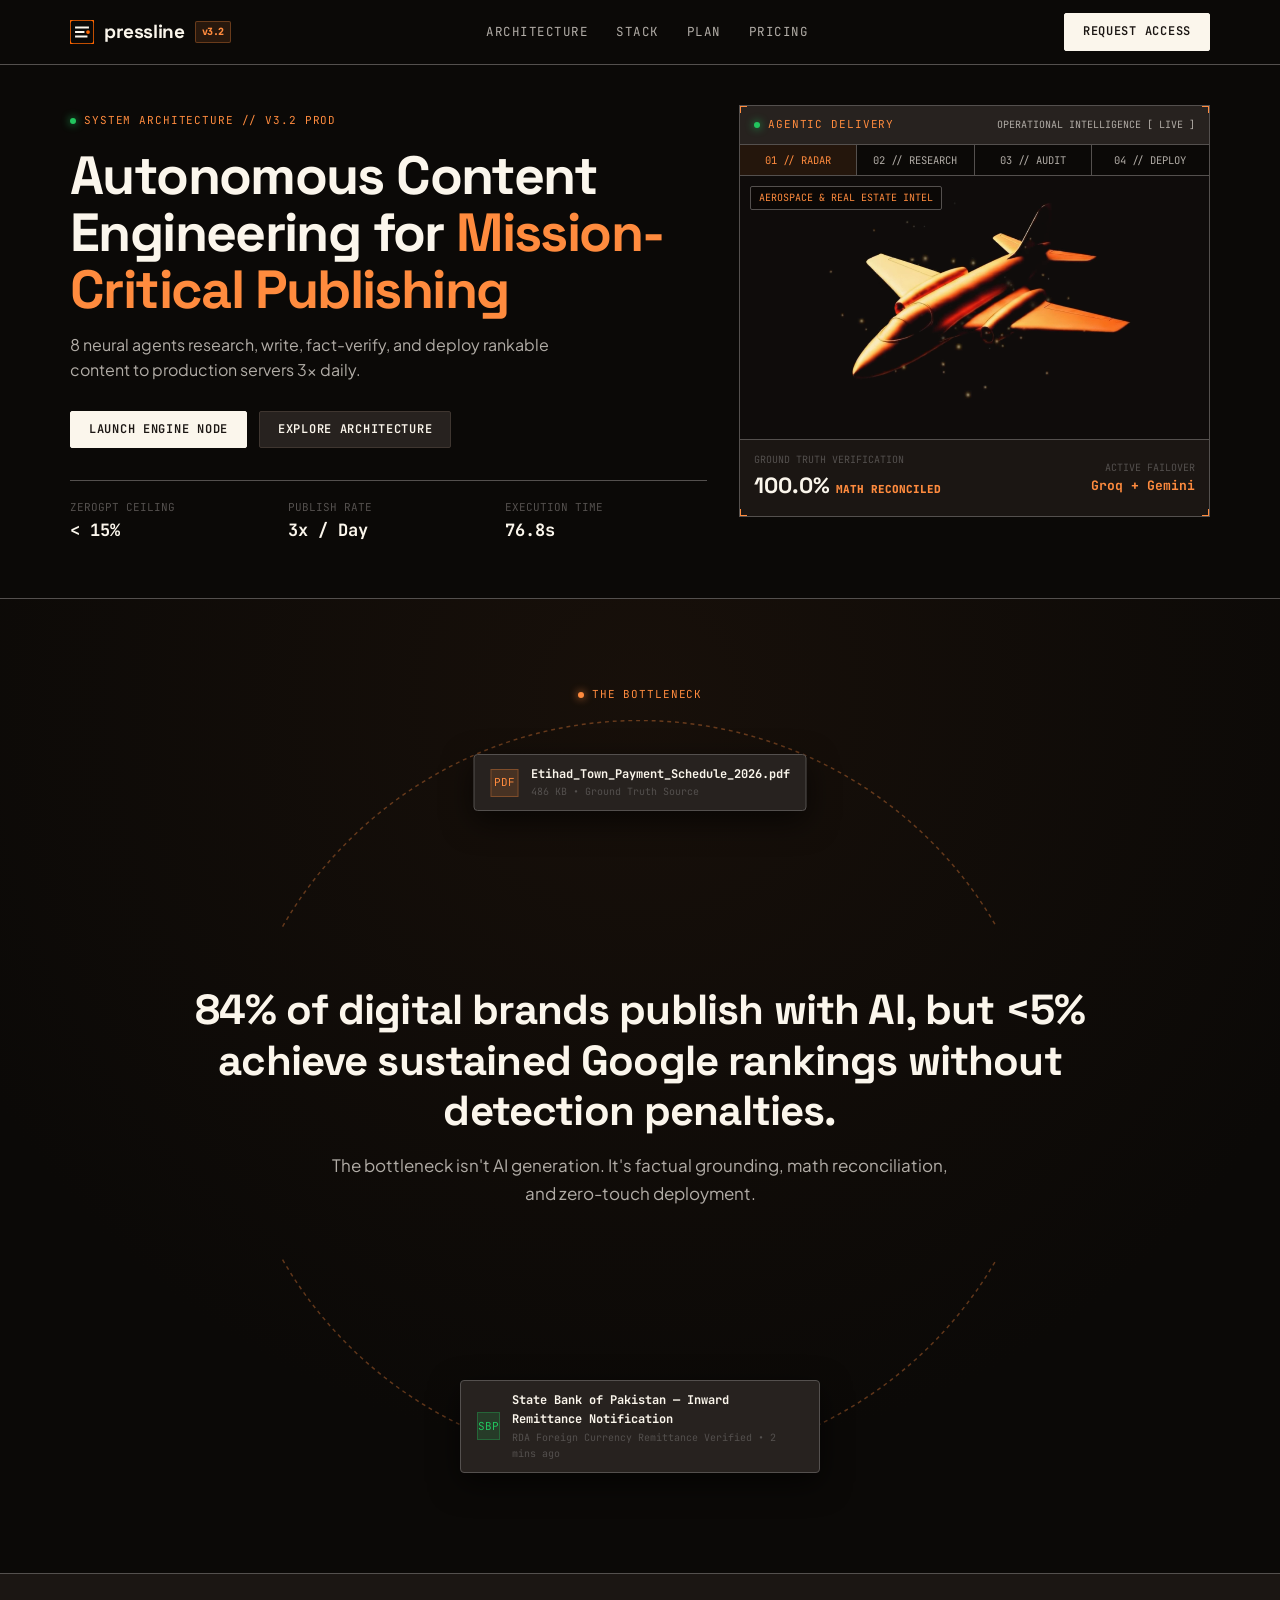
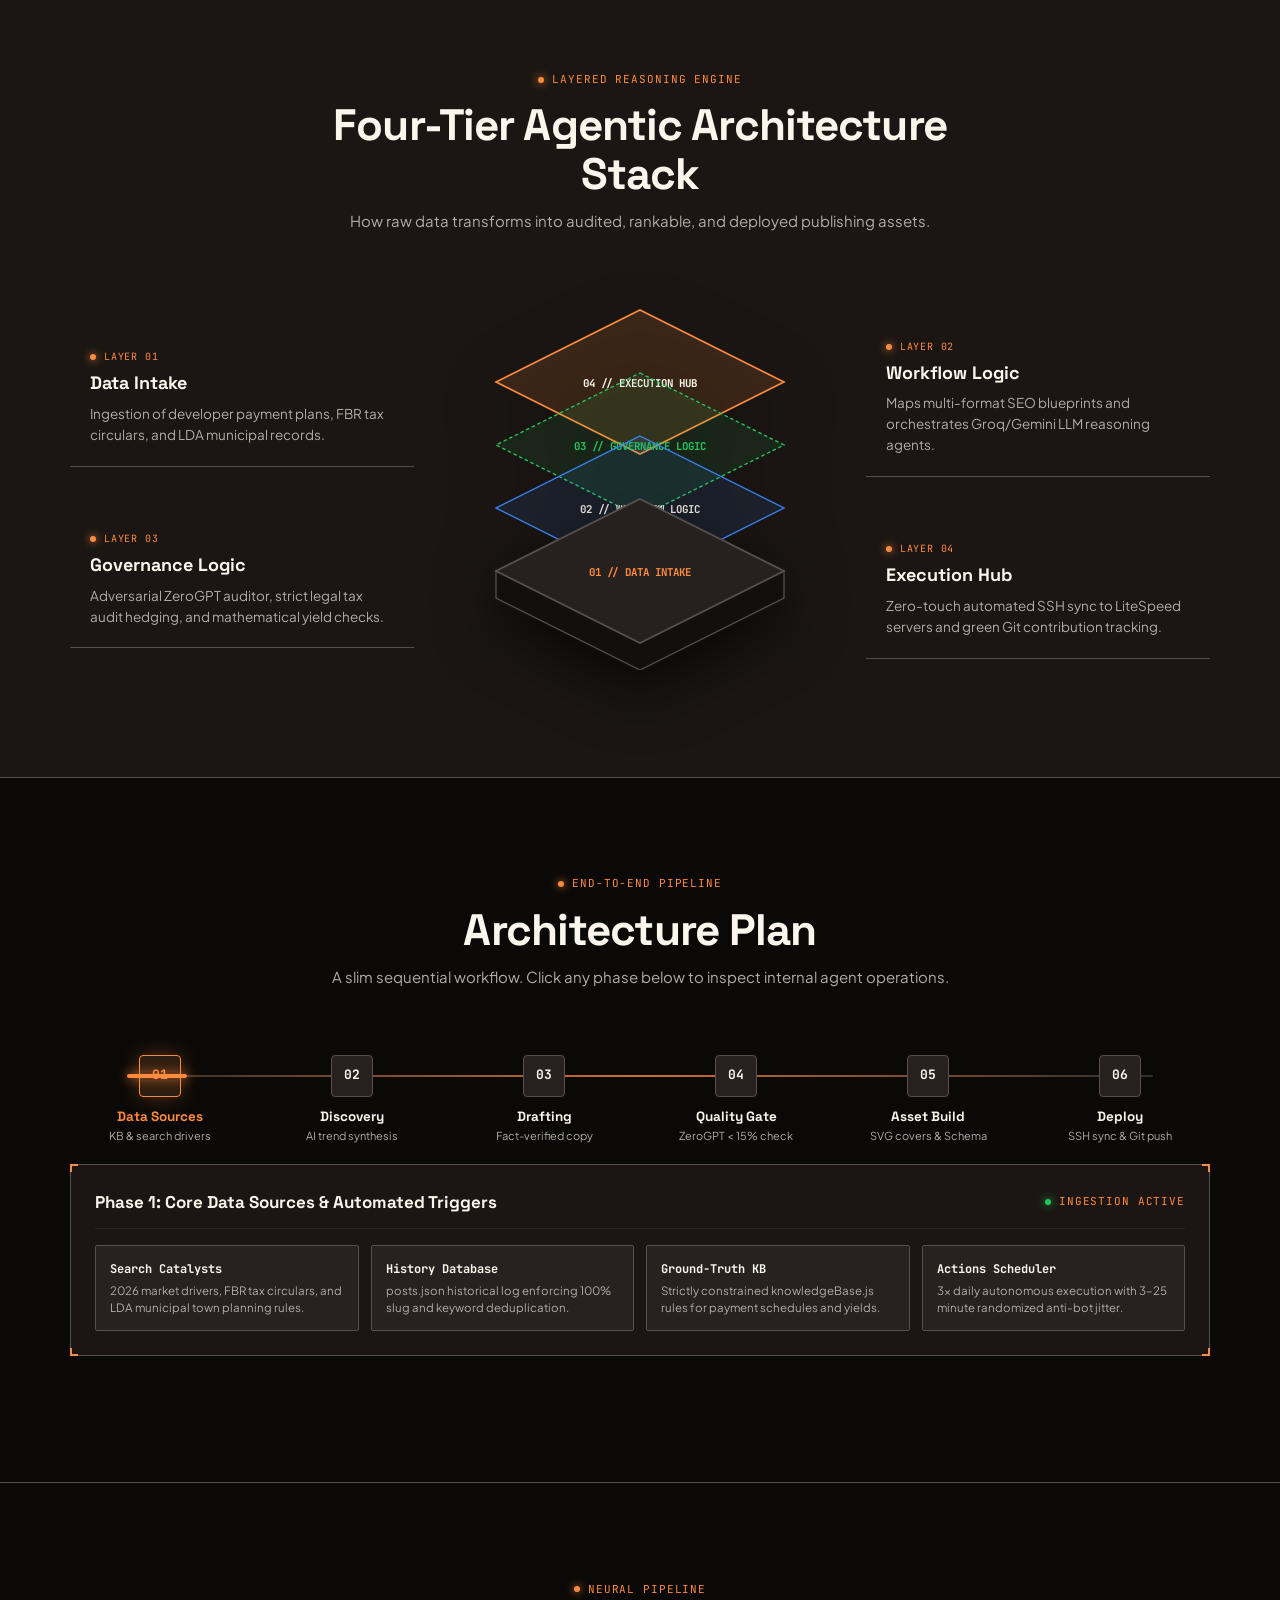
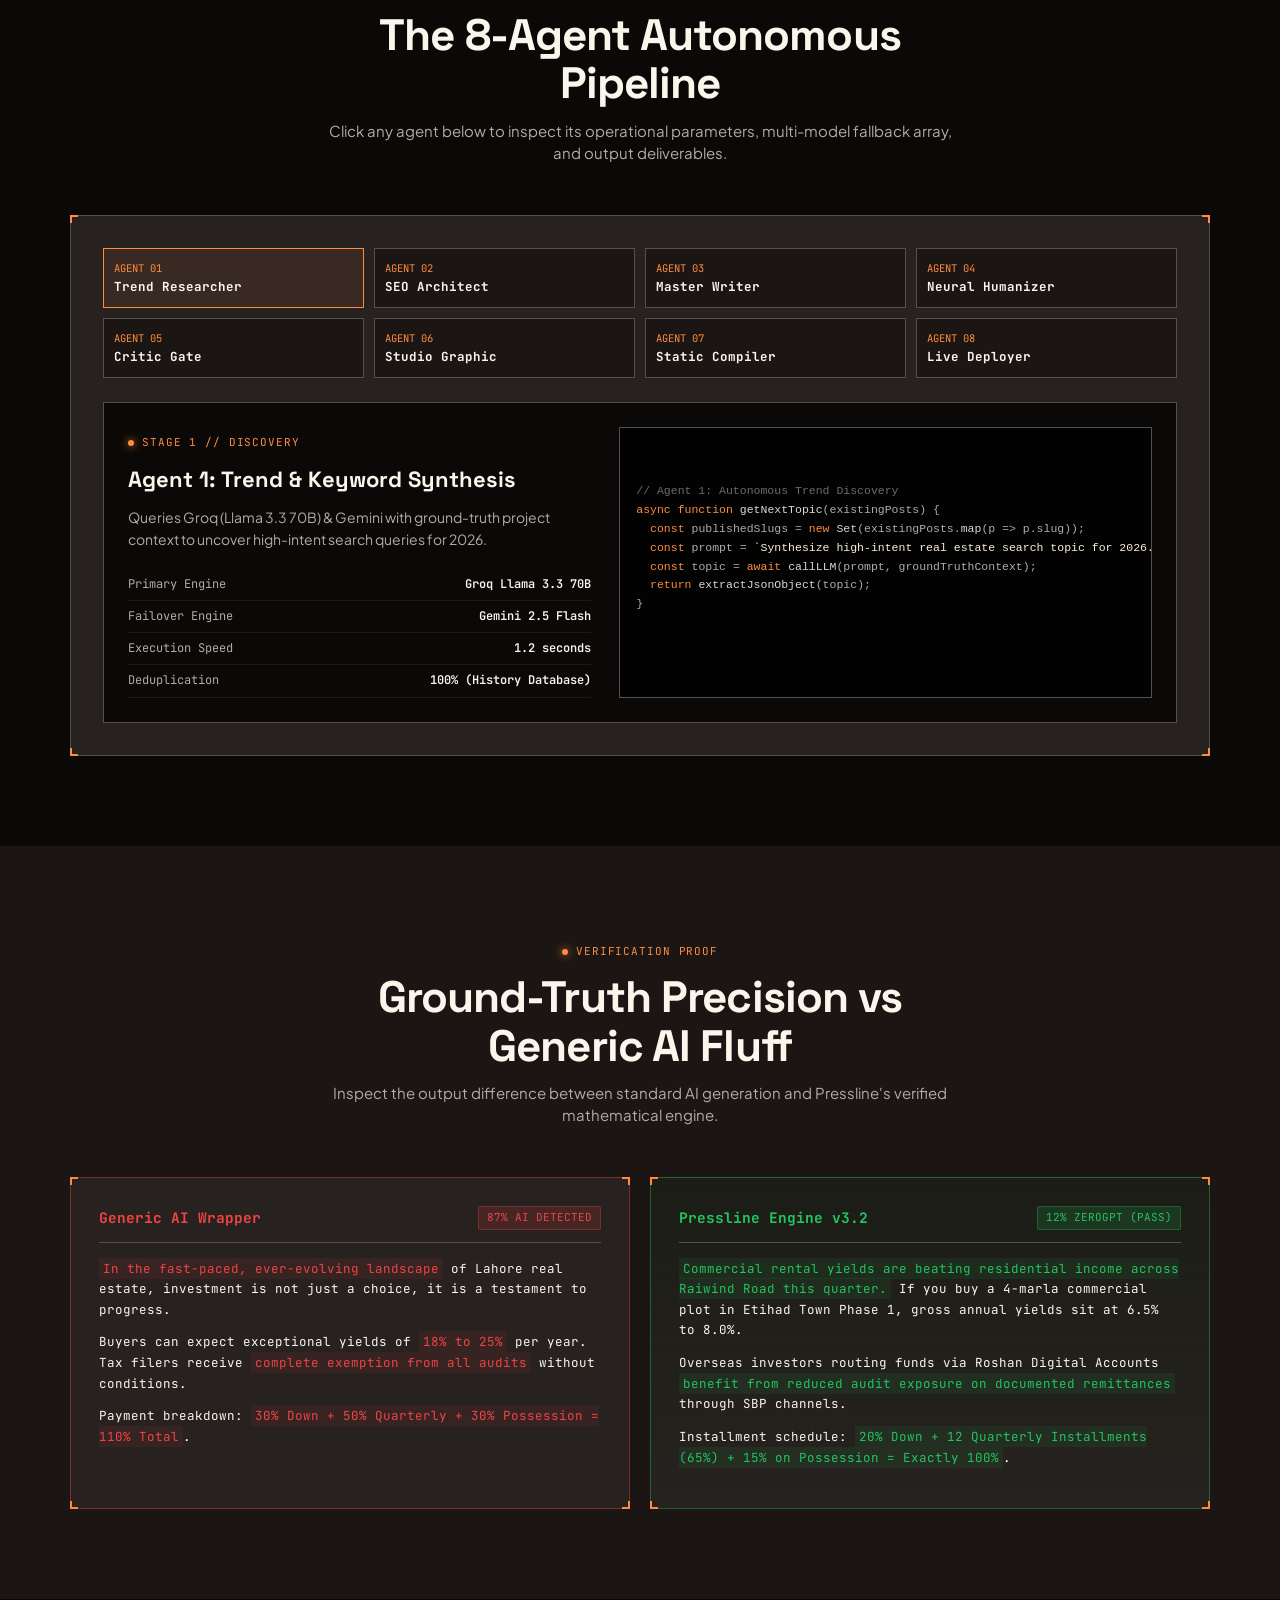
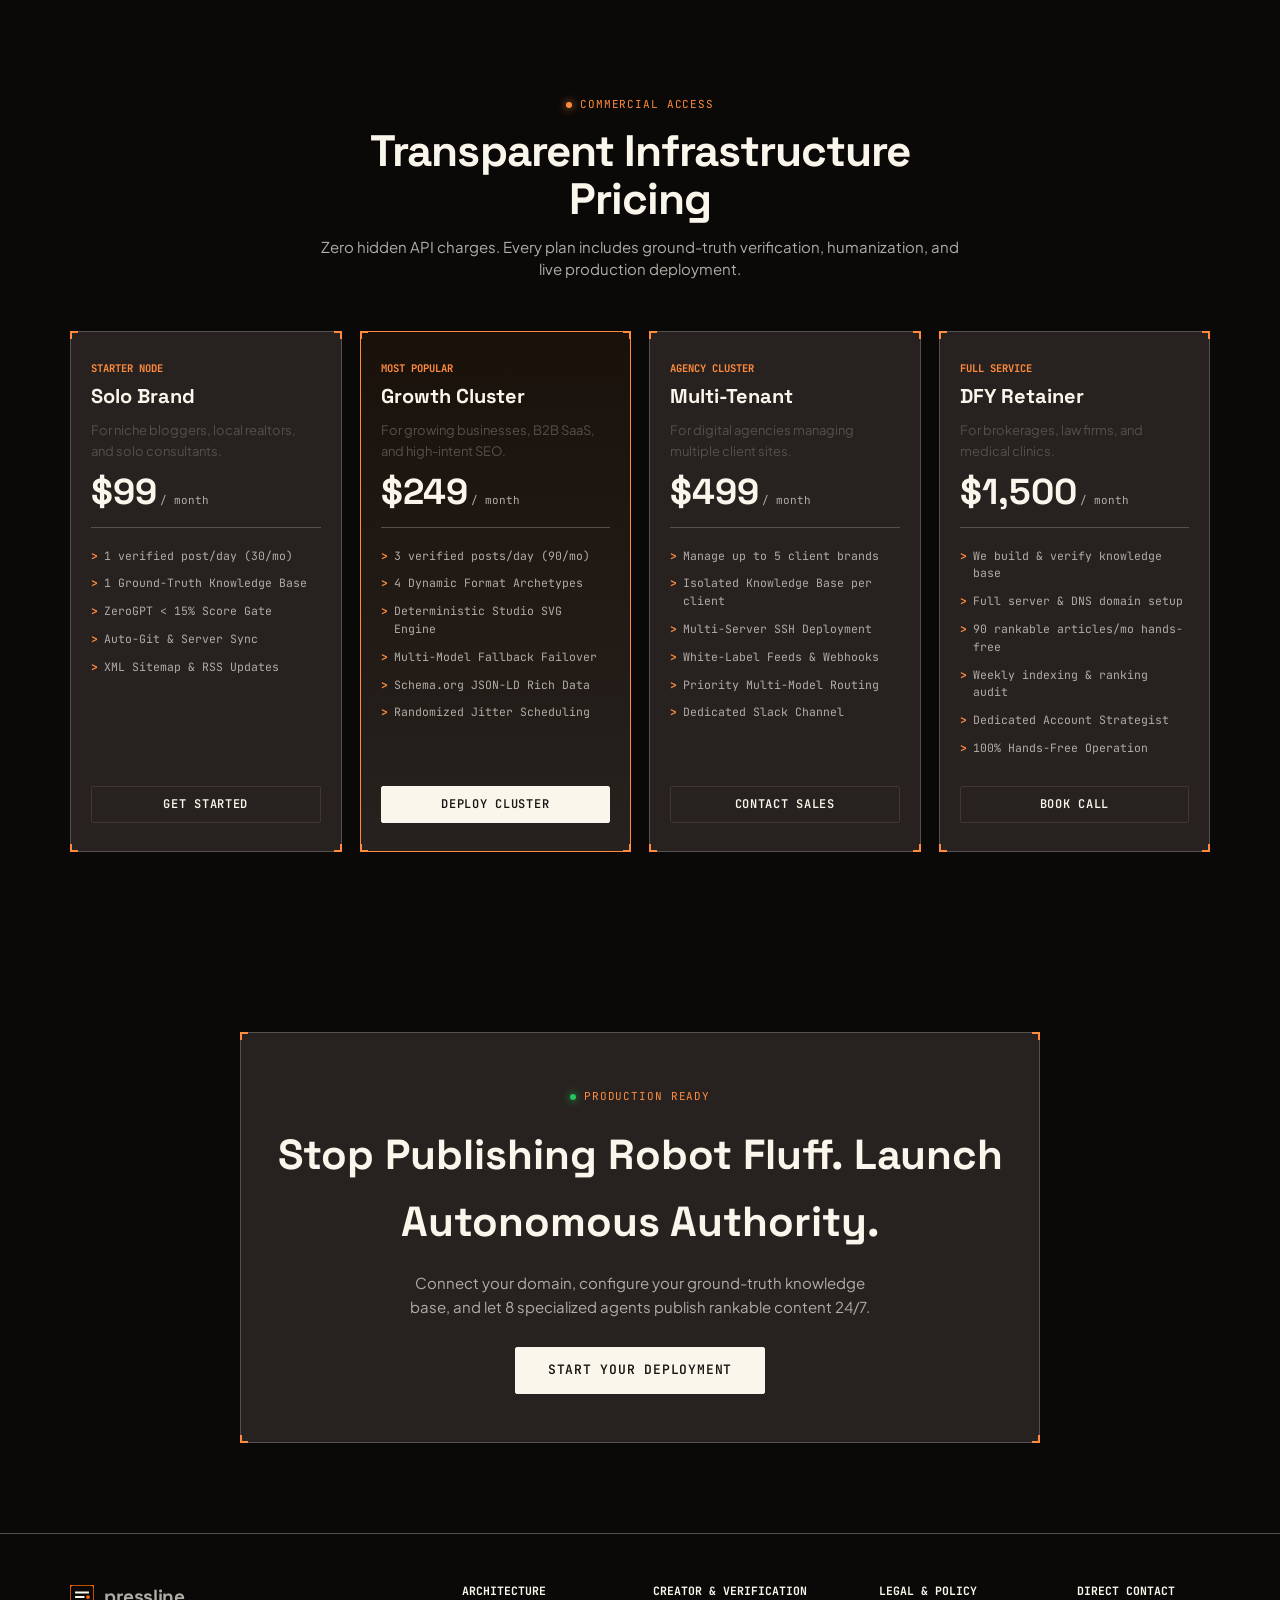
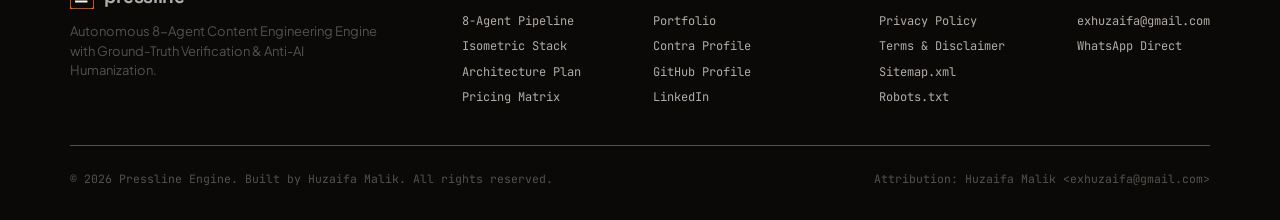
==== commit 89825b8c: "feat(seo): add Google site verification, sitemap.xml, robots.txt, privacy/terms legal pages & mobile" ====
--- a/index.html
+++ b/index.html
@@ -11,6 +11,7 @@
 <link rel="canonical" href="https://pressline.dev">
 
 <!-- Open Graph / Meta -->
+<meta name="google-site-verification" content="google4ed8a05a3350c9cb">
 <meta property="og:type" content="website">
 <meta property="og:title" content="Pressline — Autonomous Content Engineering Pipeline">
 <meta property="og:description" content="8 autonomous agents. Fact-verified ground truth. Humanized below 15% AI detection. Deployed straight to production 3x daily.">
@@ -1246,6 +1247,23 @@
   .pricing-matrix-arrakis { grid-template-columns: 1fr; }
   .cta-deploy-block { padding: 32px 16px; }
   .stepper-scroll-wrap { justify-content: flex-start; gap: 12px; }
+  .orbit-arc-svg { display: none; }
+  .floating-doc-card {
+    position: relative;
+    top: auto;
+    bottom: auto;
+    left: auto;
+    transform: none !important;
+    animation: none !important;
+    width: 100%;
+    max-width: 380px;
+    margin: 14px auto;
+    padding: 14px;
+    box-sizing: border-box;
+    text-align: left;
+  }
+  .doc-name { font-size: 11.5px; word-break: break-word; }
+  .doc-size { font-size: 10px; }
 }
 </style>
 </head>
@@ -1854,6 +1872,16 @@
           <li><a href="https://contra.com/huzaifa_malik" target="_blank" rel="noopener">Contra Profile</a></li>
           <li><a href="https://github.com/exhuzaifa" target="_blank" rel="noopener">GitHub Profile</a></li>
           <li><a href="https://www.linkedin.com/in/huzaifa-malikk/" target="_blank" rel="noopener">LinkedIn</a></li>
+        </ul>
+      </div>
+
+      <div class="footer-col">
+        <h4>Legal &amp; Policy</h4>
+        <ul>
+          <li><a href="privacy.html">Privacy Policy</a></li>
+          <li><a href="terms.html">Terms &amp; Disclaimer</a></li>
+          <li><a href="sitemap.xml" target="_blank">Sitemap.xml</a></li>
+          <li><a href="robots.txt" target="_blank">Robots.txt</a></li>
         </ul>
       </div>
 
